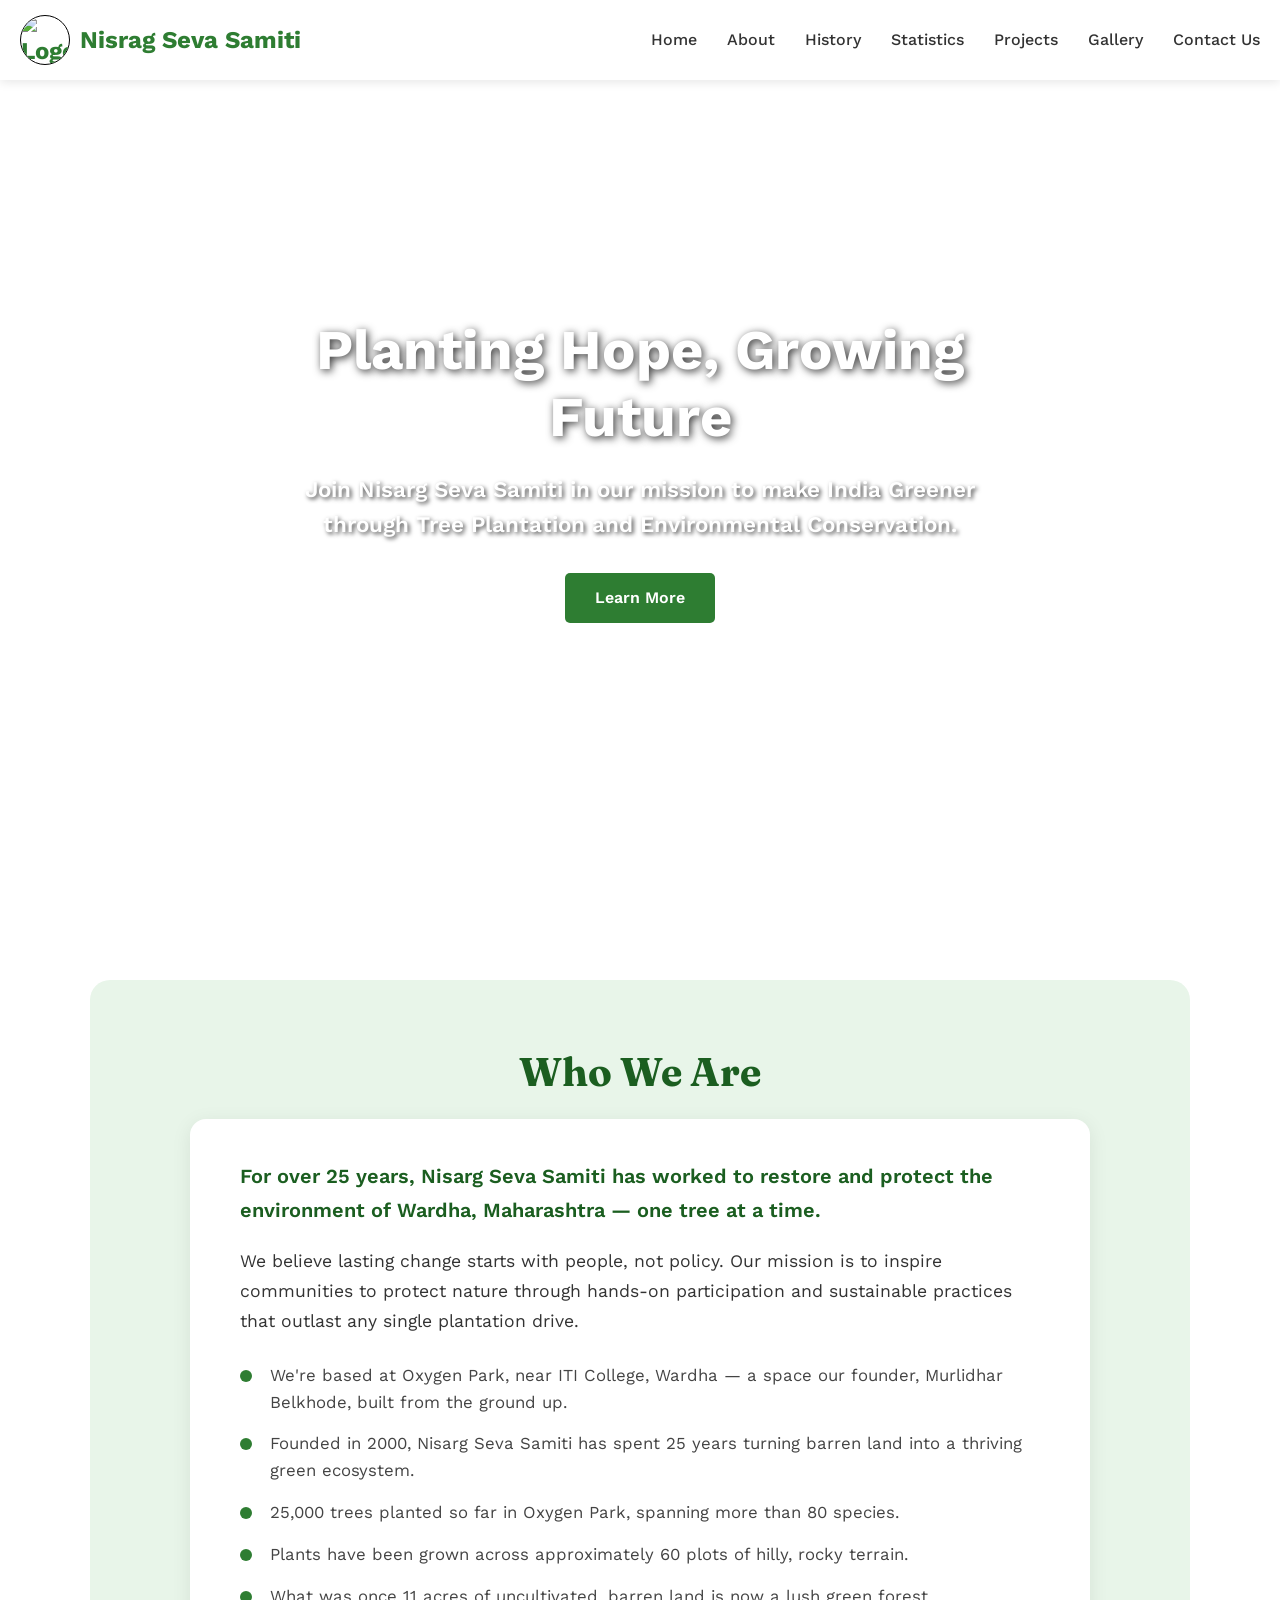
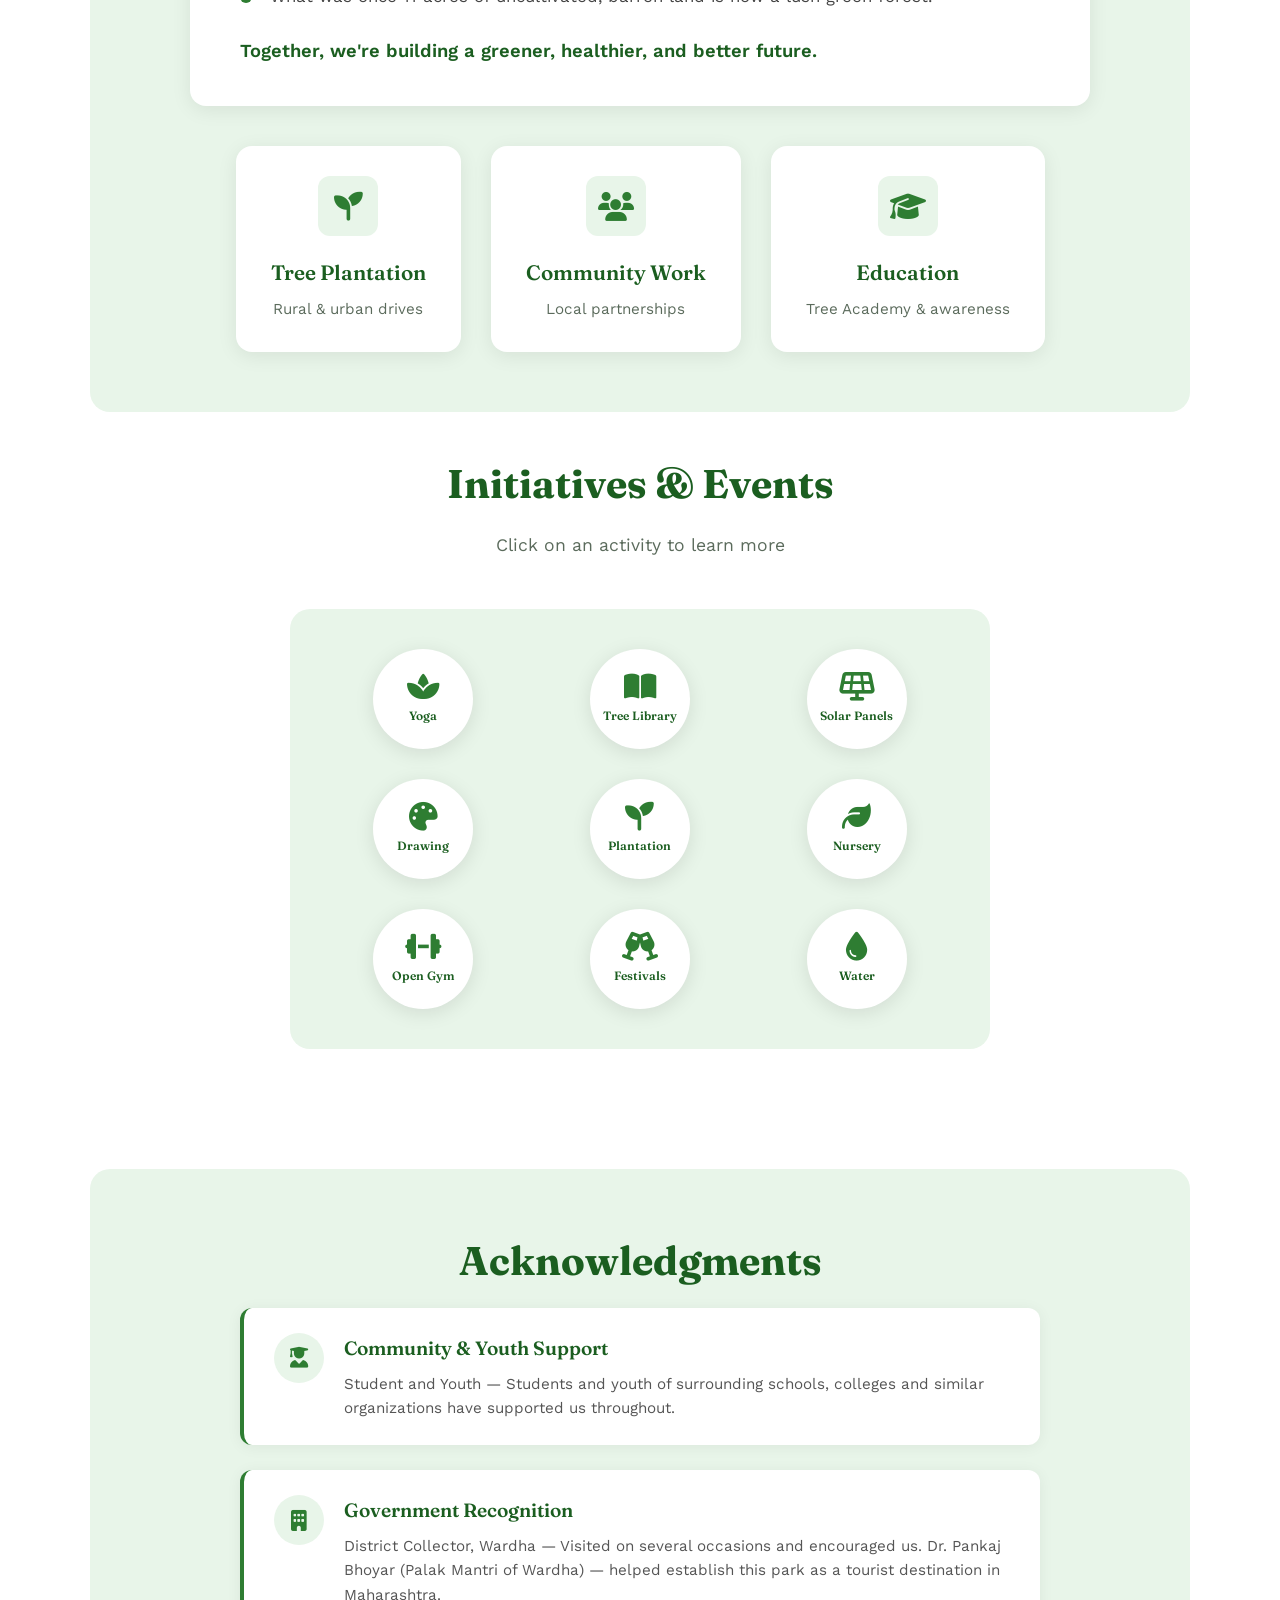
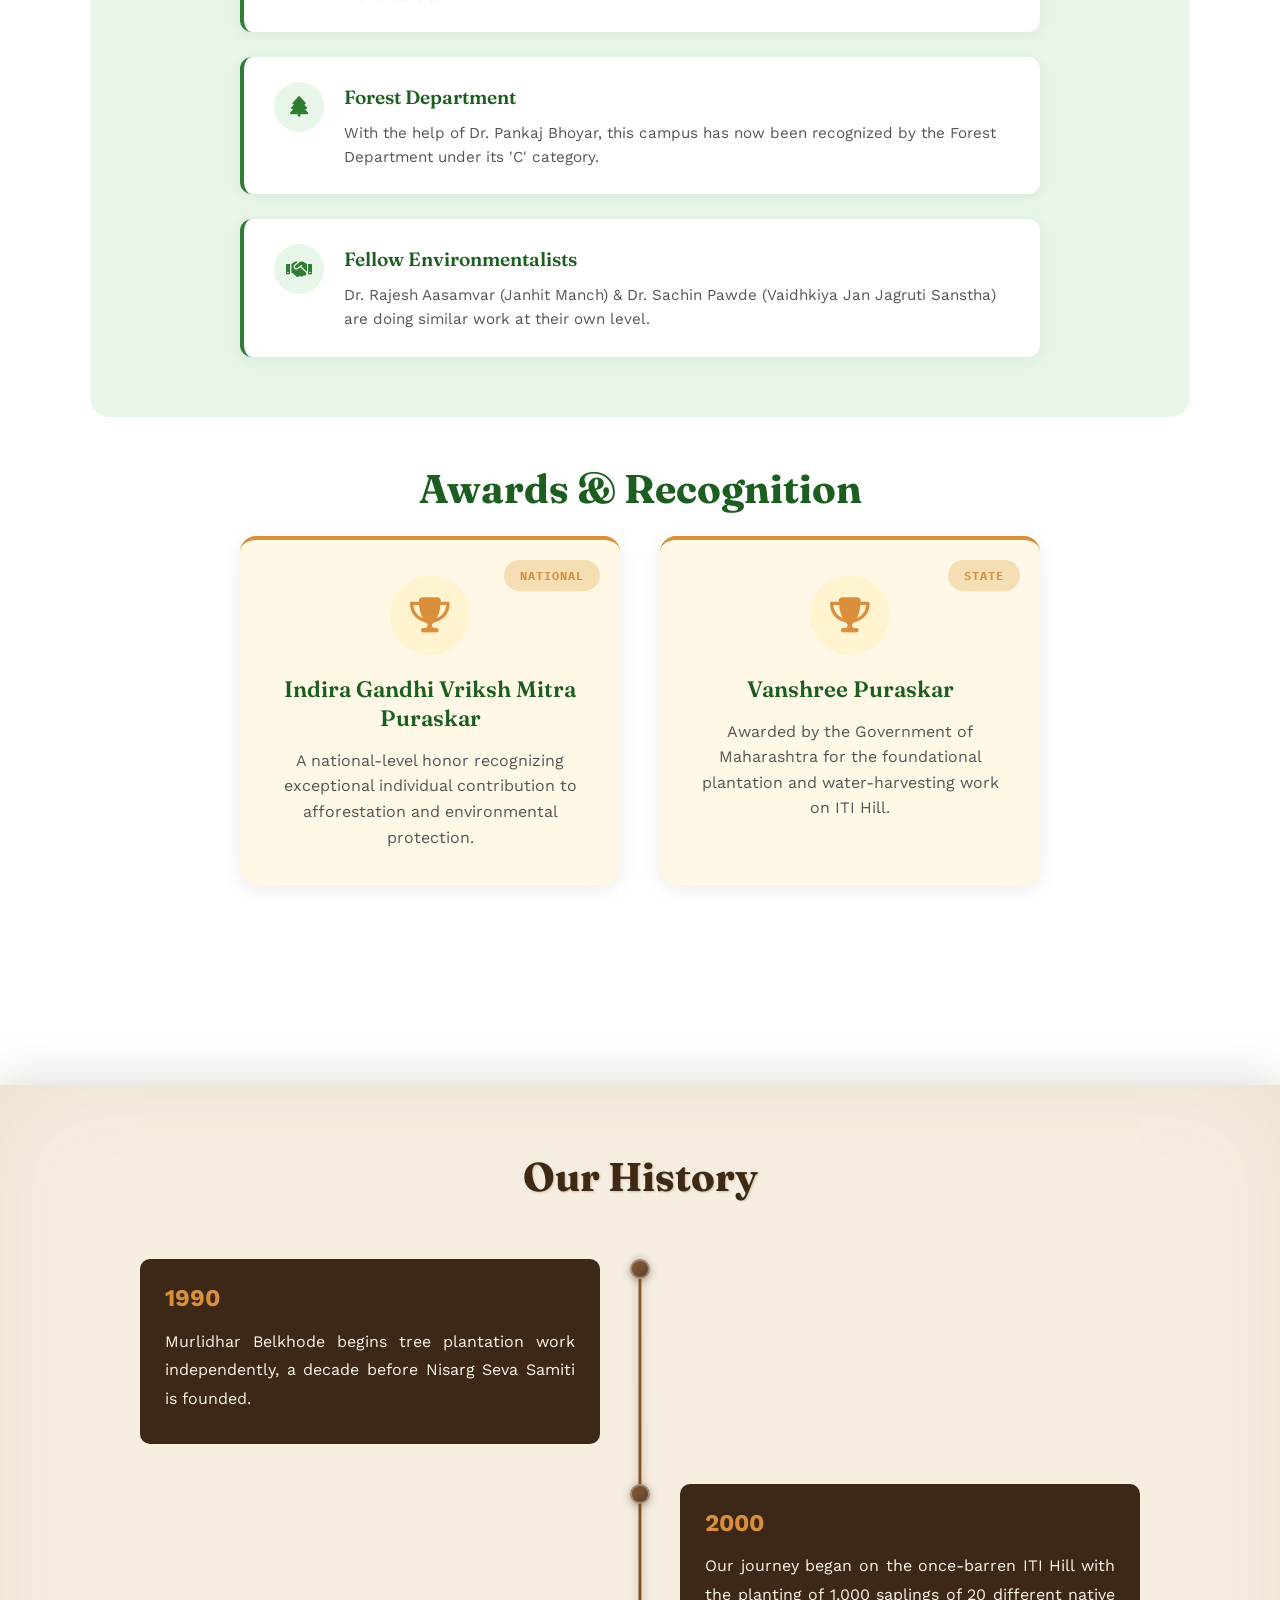
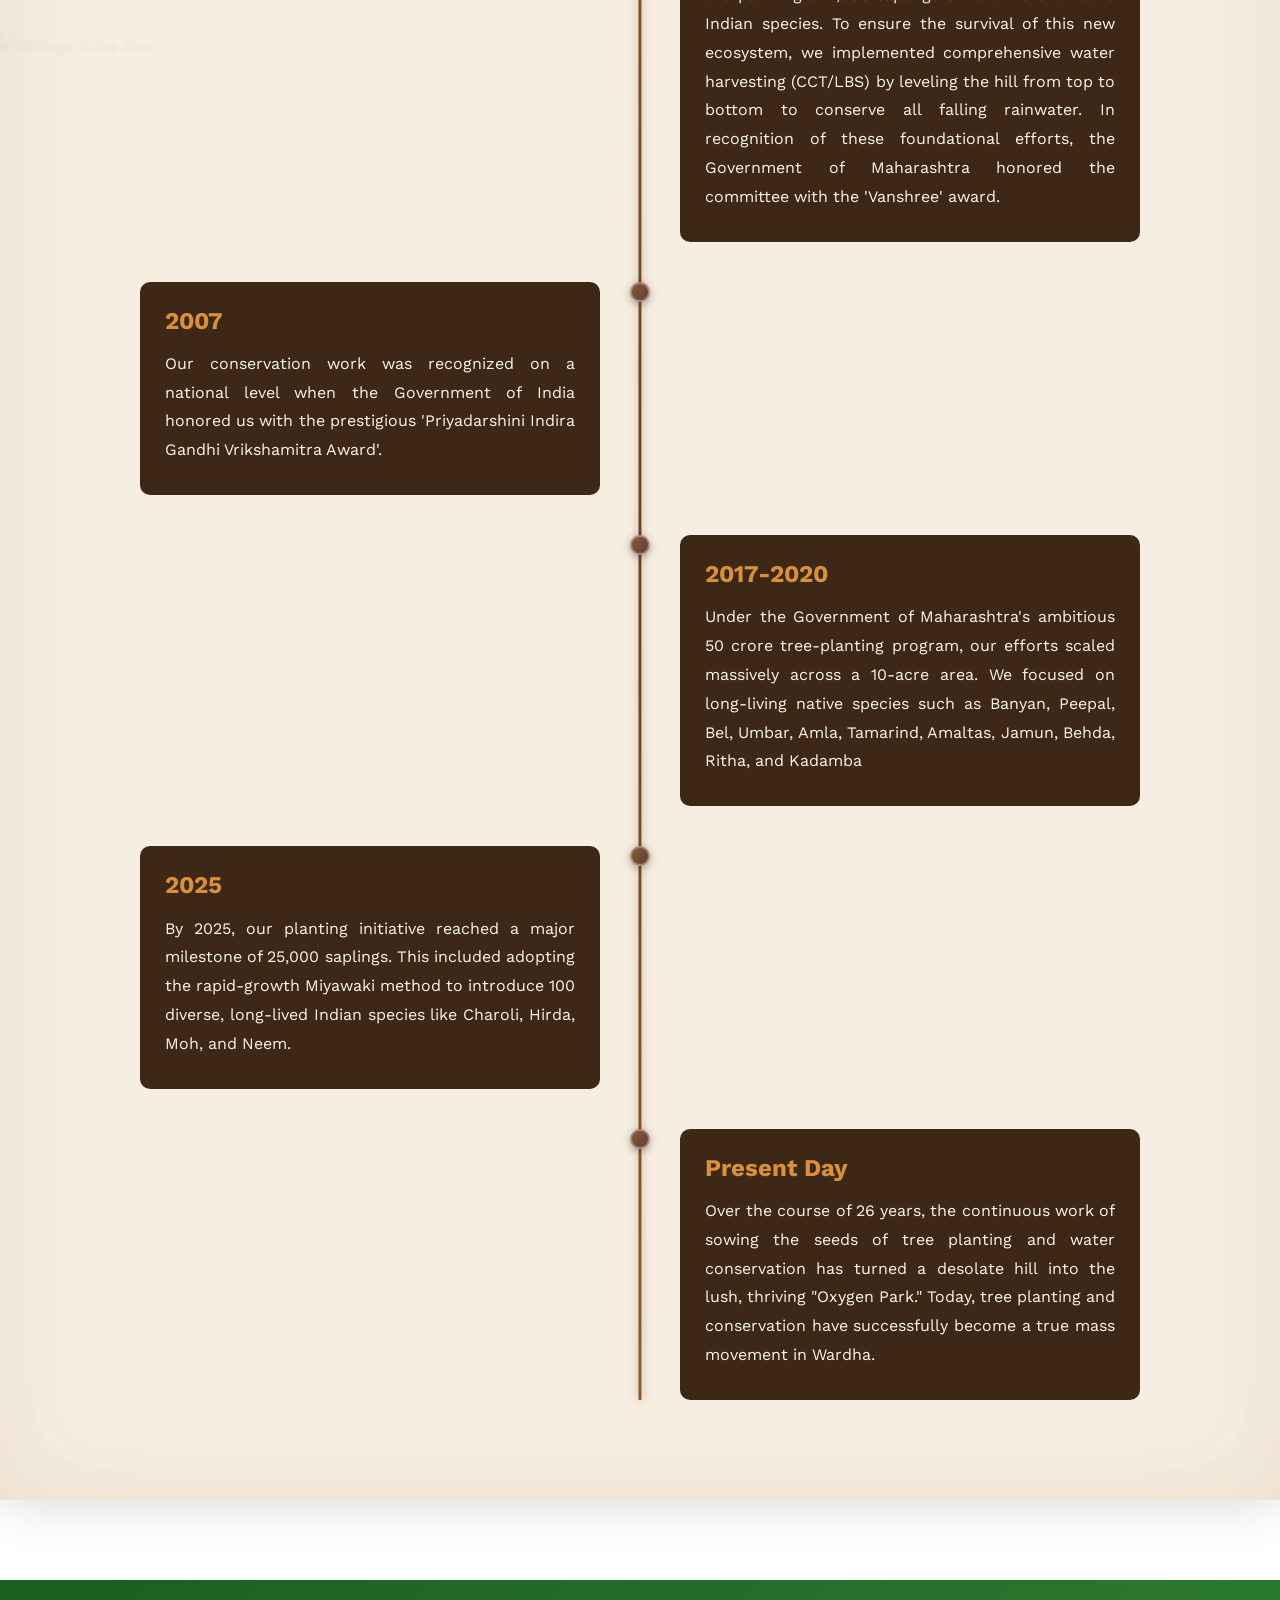
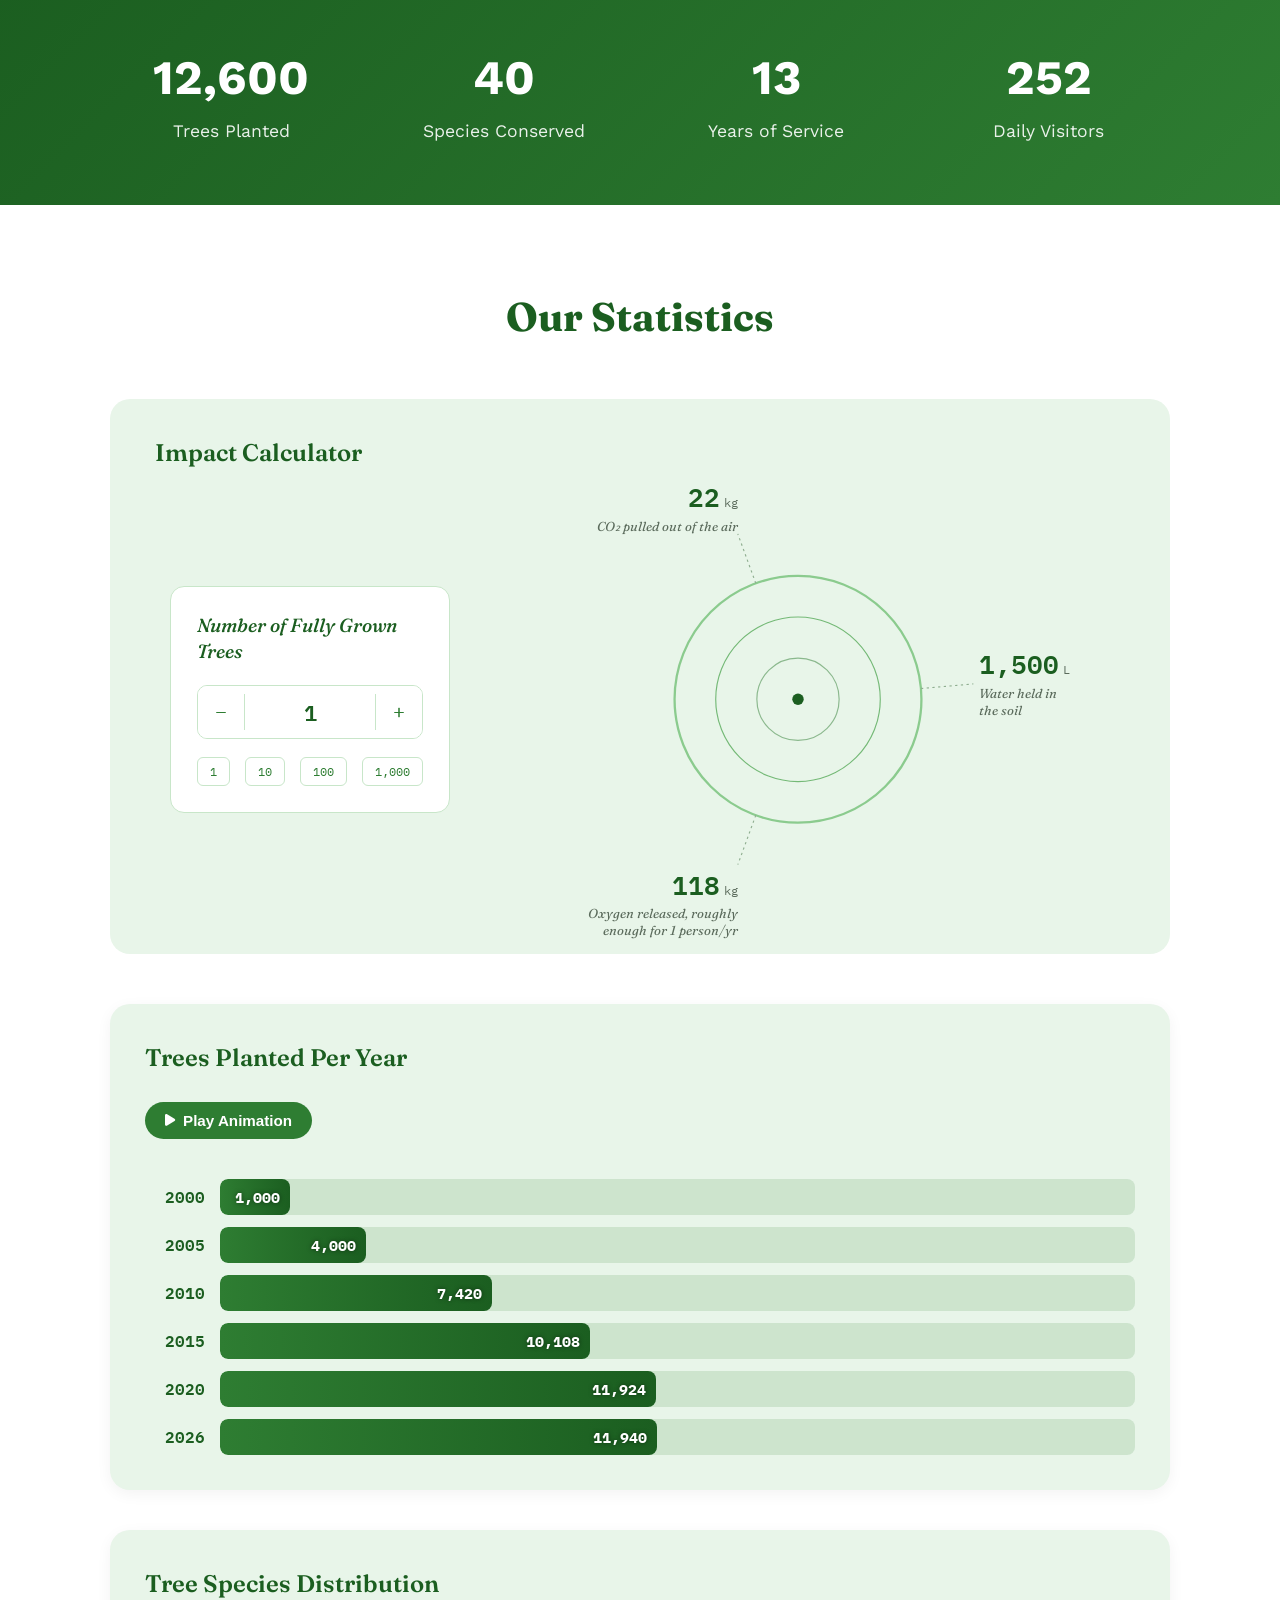
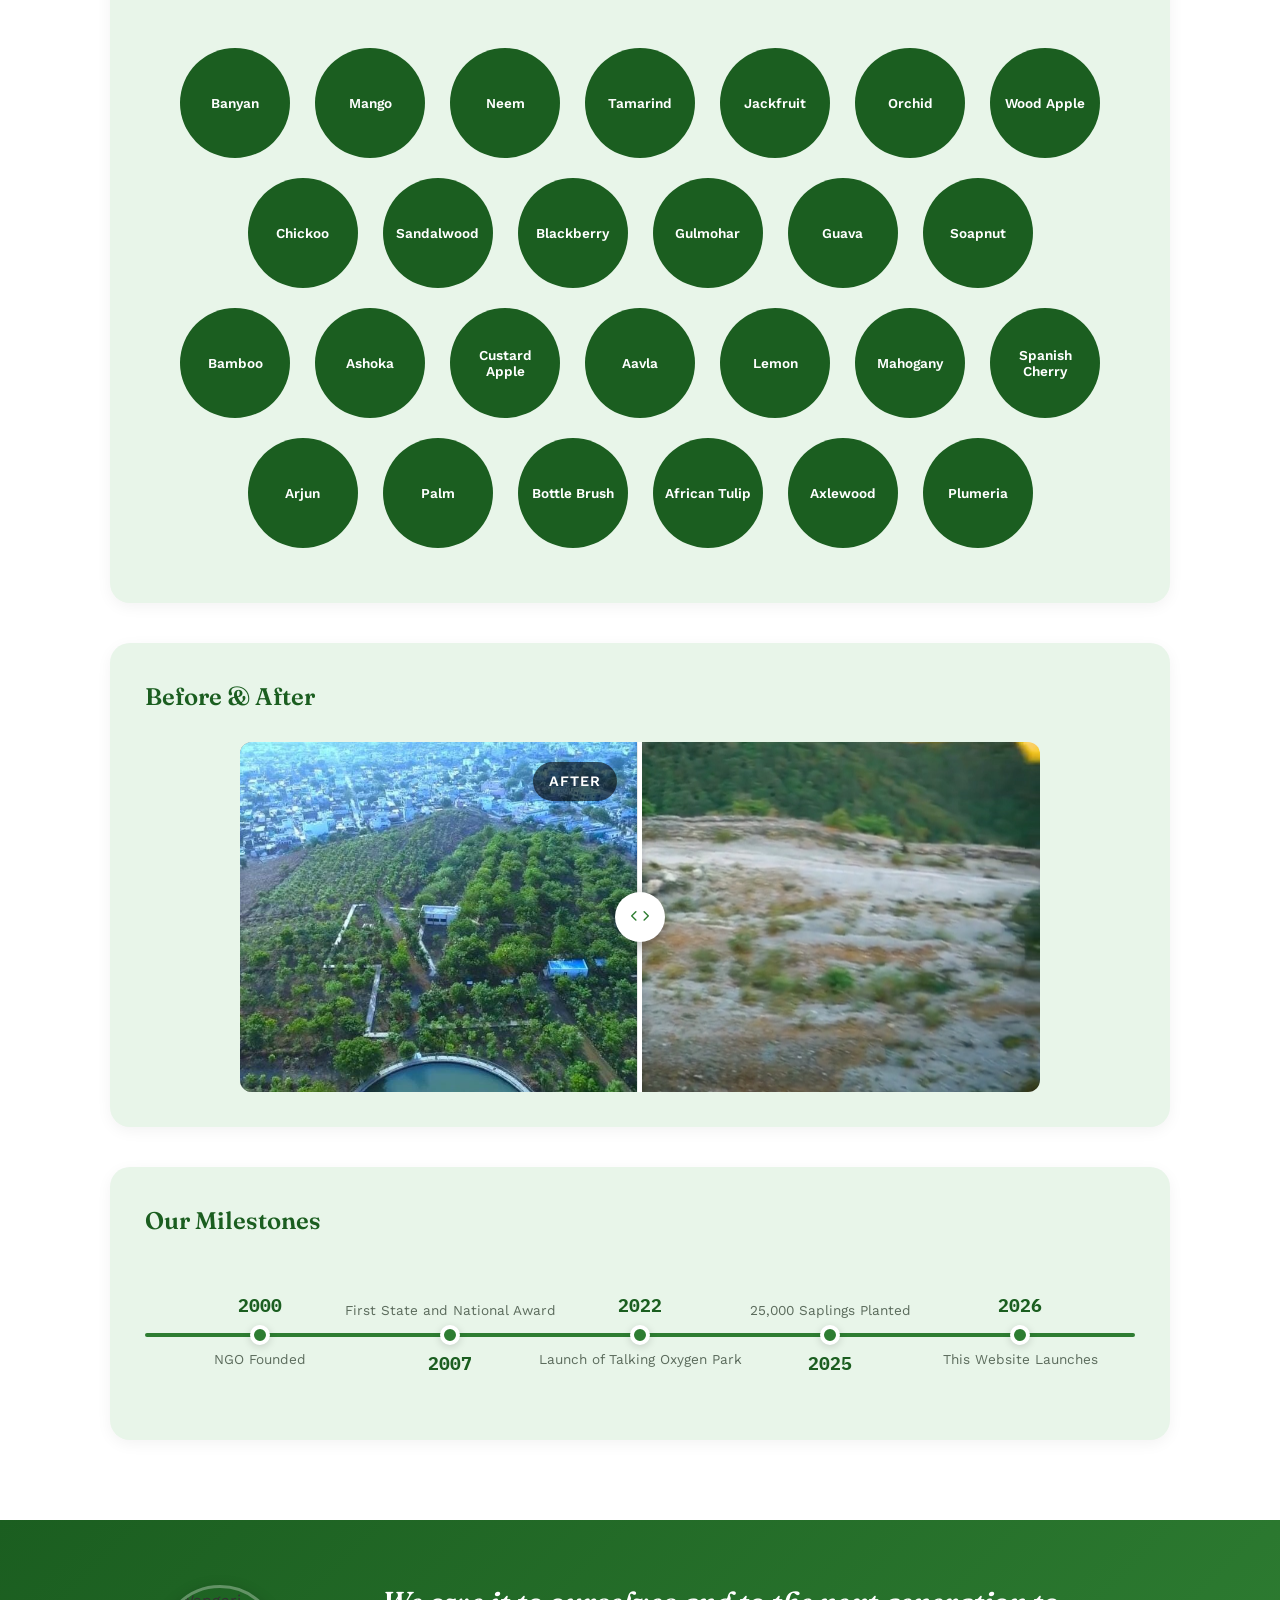
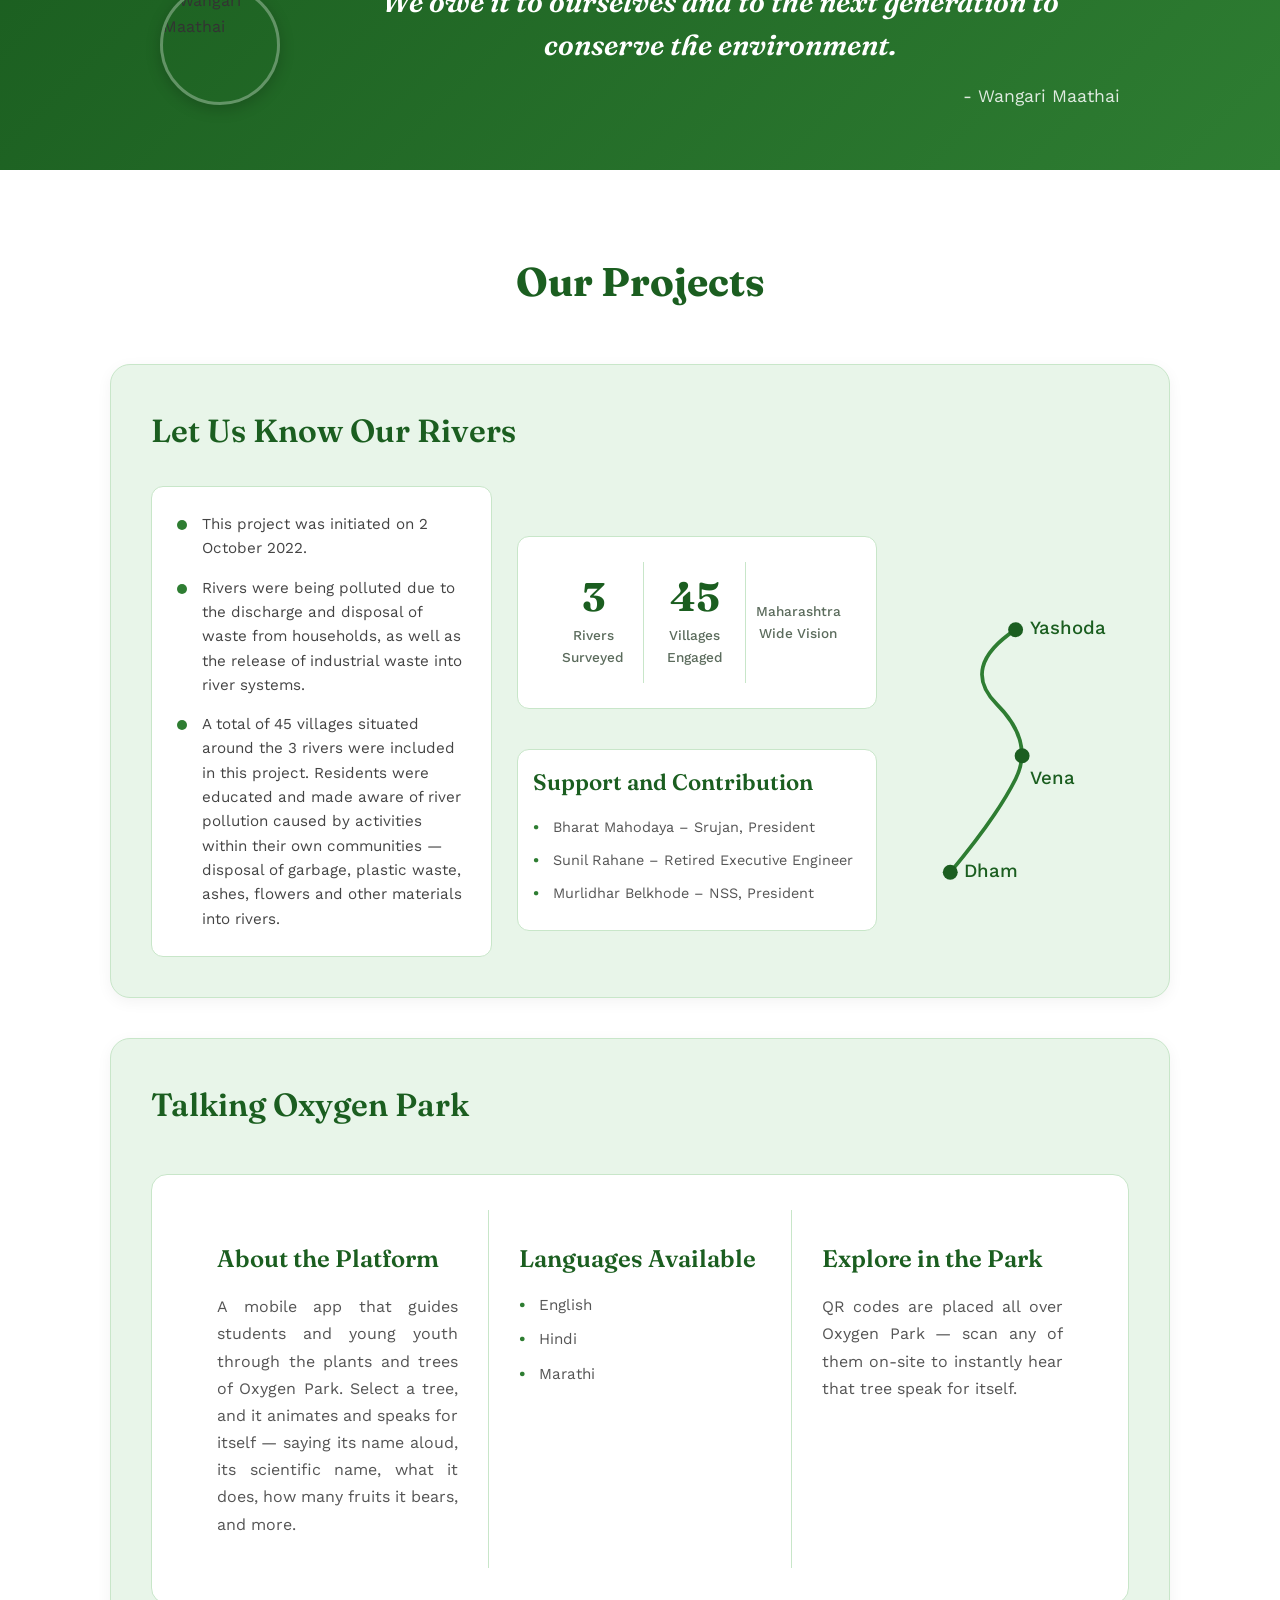
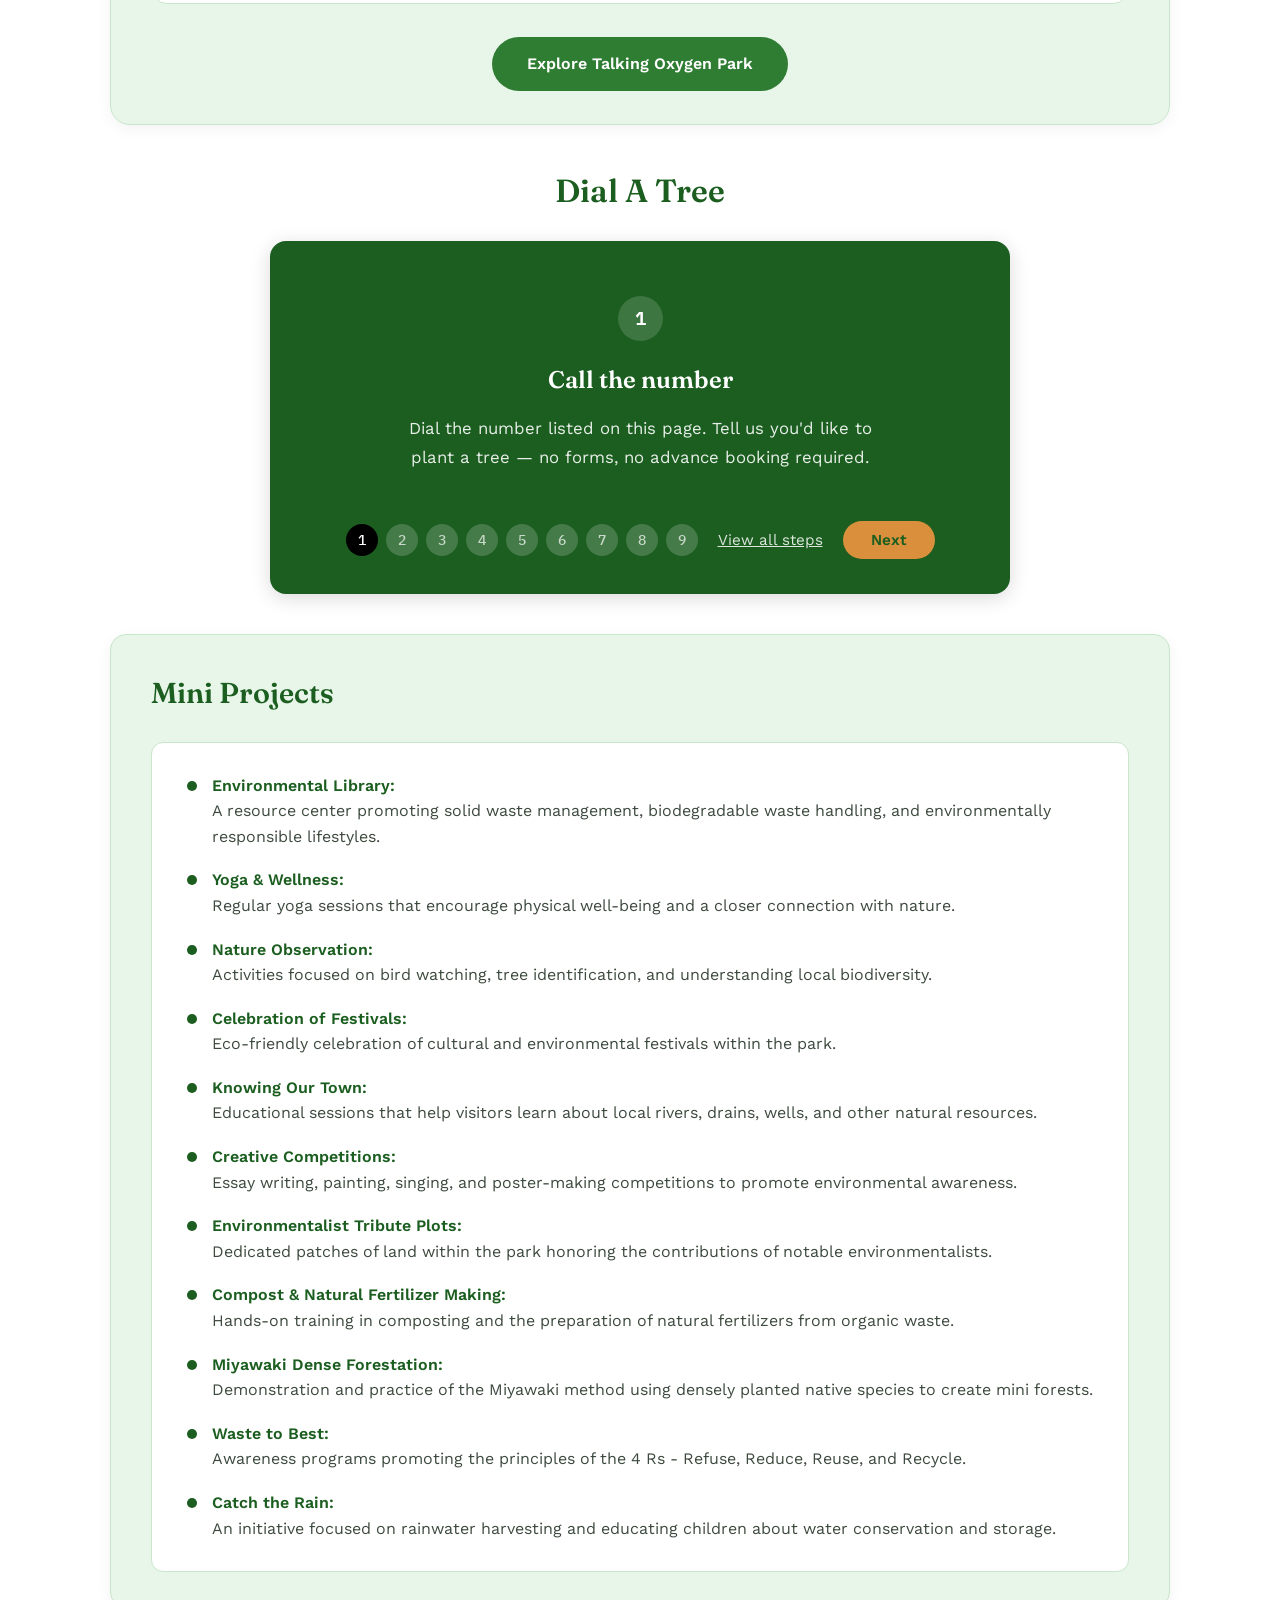
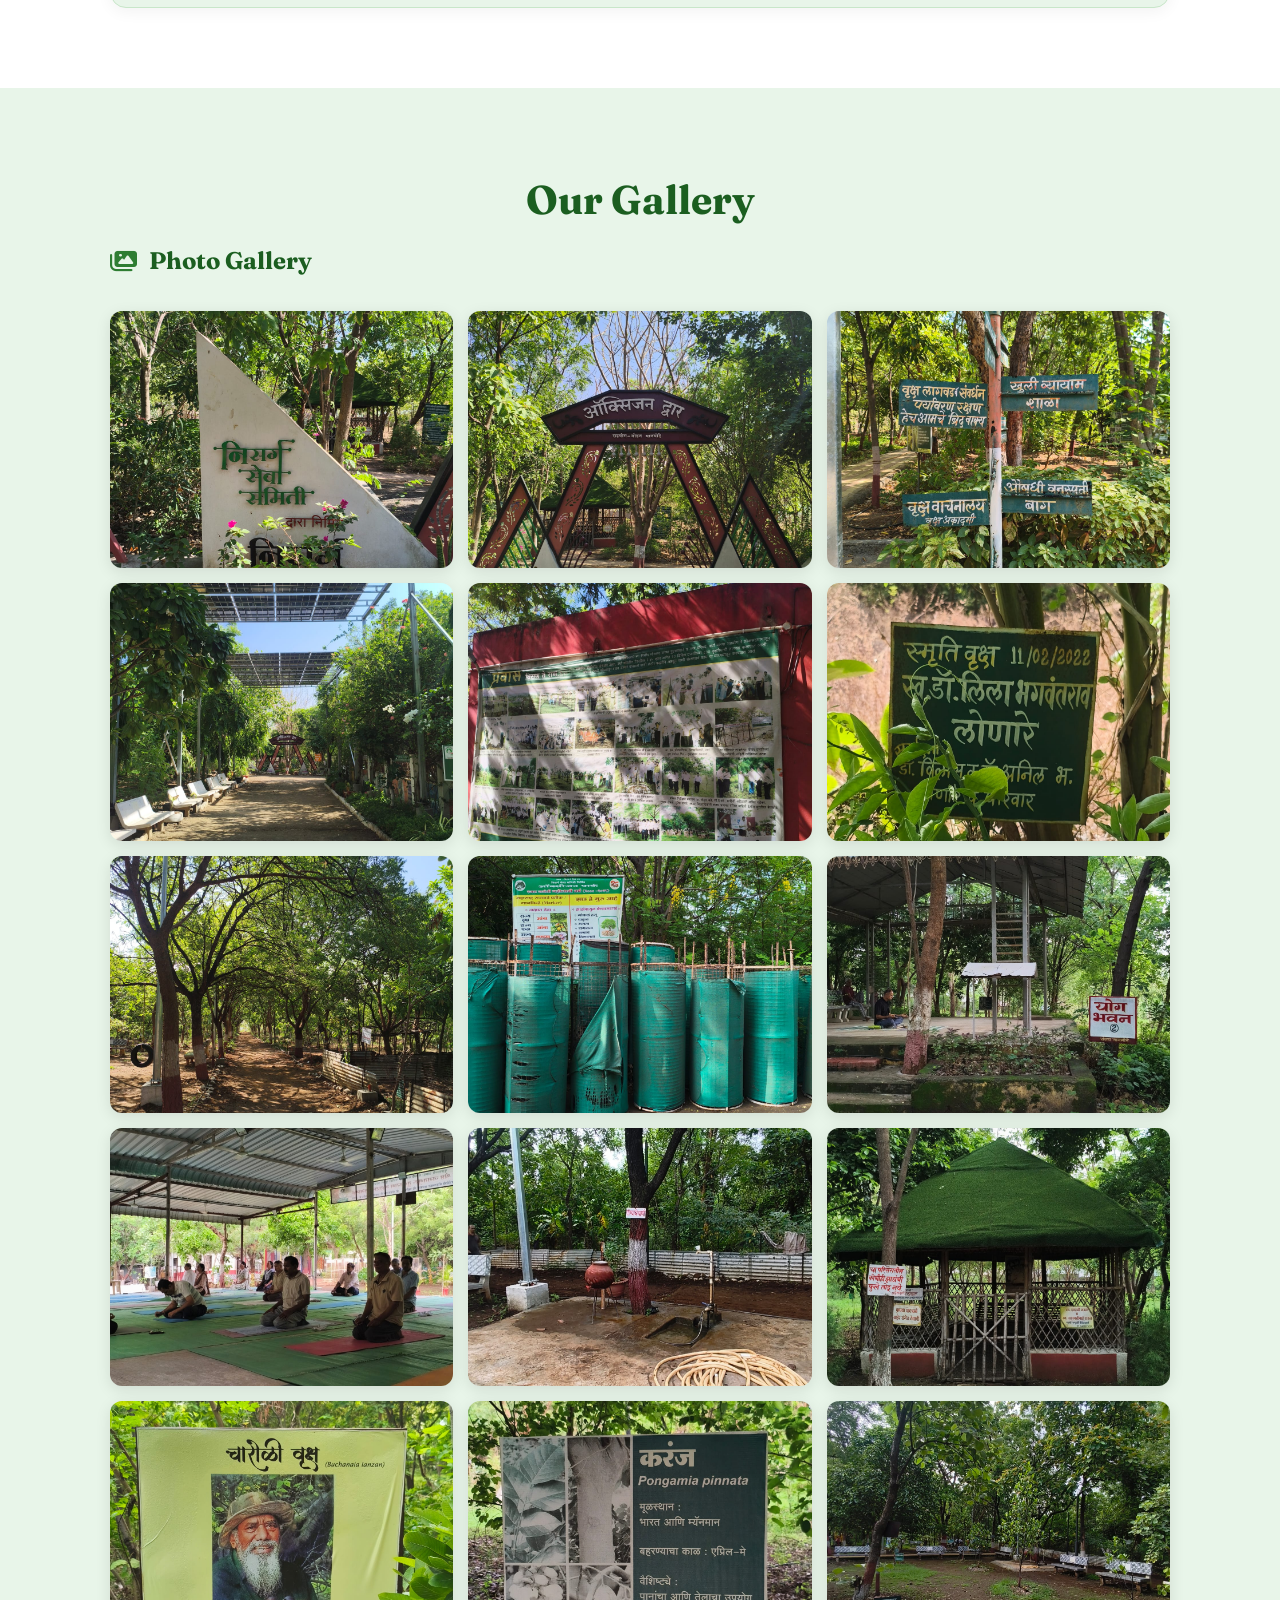
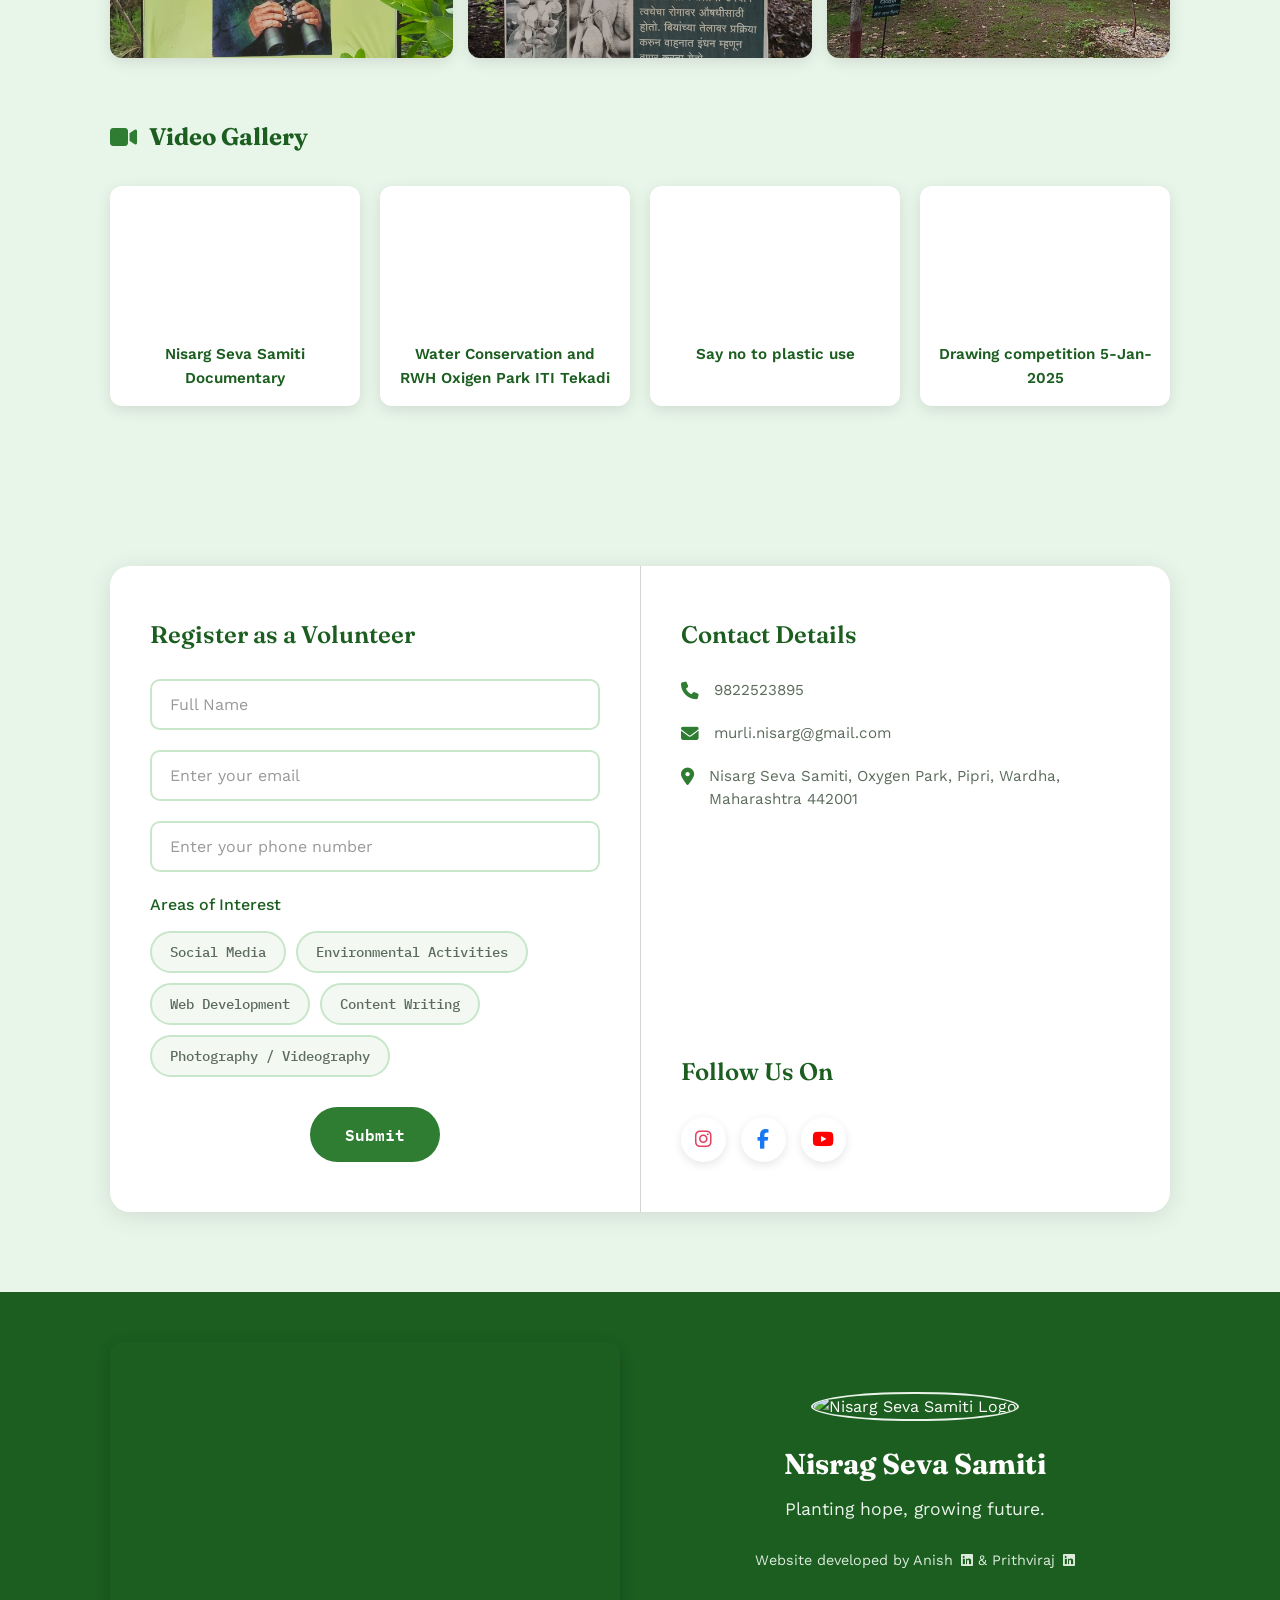
==== index.html @ ac68fc33 "wangari" ====
<!DOCTYPE html>
<html lang="en">
<head>
    <meta charset="UTF-8">
    <meta name="viewport" content="width=device-width, initial-scale=1.0">
    <title>Nisrag Seva Samiti | Tree Plantation NGO</title>
    <link rel="preconnect" href="https://fonts.googleapis.com">
    <link rel="preconnect" href="https://fonts.gstatic.com" crossorigin>
    <link href="https://fonts.googleapis.com/css2?family=Fraunces:opsz,wght@9..144,400;9..144,600;9..144,700&family=IBM+Plex+Mono:wght@400;500;600;700&family=Work+Sans:wght@400;500;600;700&display=swap" rel="stylesheet">
    <link rel="stylesheet" href="style.css">
    <link rel="stylesheet" href="https://cdnjs.cloudflare.com/ajax/libs/font-awesome/6.4.0/css/all.min.css">
    <script src="https://cdn.jsdelivr.net/npm/chart.js"></script>
</head>
<body>
    <!-- Navigation -->
    <nav class="navbar">
        <div class="container">
            <a href="#home" class="logo" onclick="scrollToHome(event)">
                <img src="https://play-lh.googleusercontent.com/dLgeHUwLumzNRw9s5qjZ059MM7NB1aIx_A8djWWKJ9QZTlTO9SCP5ZydxWMEaDB1Es0G-zukRnkypug-IYp-yw" alt="Logo" class="logo">
                <span>Nisrag Seva Samiti</span>
            </a>
            <ul class="nav-links">
                <li><a href="#home">Home</a></li>
                <li><a href="#about">About</a></li>
                <li><a href="#history">History</a></li>
                <li><a href="#statistics">Statistics</a></li>
                <li><a href="#projects">Projects</a></li>
                <li><a href="#gallery">Gallery</a></li>
                <li><a href="#contact">Contact Us</a></li>
            </ul>
            <div class="menu-toggle">
                <i class="fas fa-bars"></i>
            </div>
        </div>
    </nav>

    <!-- Hero Section -->
    <section id="home" class="hero">
        <div class="hero-content">
            <h1>Planting Hope, Growing Future</h1>
            <p>Join Nisarg Seva Samiti in our mission to make India Greener through Tree Plantation and Environmental Conservation.</p>
            <div class="hero-buttons">
                <a href="#about" class="btn btn-primary">Learn More</a>
            </div>
        </div>
    </section>

    <!-- ========================================
         ABOUT SECTION - SUBSECTIONS
         ======================================== -->
    <section id="about" class="about-page">
        <div class="container">

            <!-- SUBSECTION 1: WHO WE ARE -->
            <section class="about-subsection who-we-are">
                <h2 class="section-title">Who We Are</h2>

                <!-- Main Text Card -->
                <div class="who-we-are-card">
                    <p>For over 25 years, Nisarg Seva Samiti has worked to restore and protect the environment of Wardha, Maharashtra — one tree at a time.</p>
                    <p>We believe lasting change starts with people, not policy. Our mission is to inspire communities to protect nature through hands-on participation and sustainable practices that outlast any single plantation drive.</p>
                    <ul class="who-we-are-list">
                        <li>We're based at Oxygen Park, near ITI College, Wardha — a space our founder, Murlidhar Belkhode, built from the ground up.</li>
                        <li>Founded in 2000, Nisarg Seva Samiti has spent 25 years turning barren land into a thriving green ecosystem.</li>
                        <li>25,000 trees planted so far in Oxygen Park, spanning more than 80 species.</li>
                        <li>Plants have been grown across approximately 60 plots of hilly, rocky terrain.</li>
                        <li>What was once 11 acres of uncultivated, barren land is now a lush green forest.</li>
                    </ul>
                    <p class="who-we-are-closing">Together, we're building a greener, healthier, and better future.</p>
                </div>

                <!-- Three Icon Sub-Cards -->
                <div class="who-we-are-cards">
                    <div class="icon-card">
                        <div class="icon-badge">
                            <i class="fas fa-seedling"></i>
                        </div>
                        <h3 class="icon-card-title">Tree Plantation</h3>
                        <p class="icon-card-subtitle">Rural & urban drives</p>
                    </div>
                    <div class="icon-card">
                        <div class="icon-badge">
                            <i class="fas fa-users"></i>
                        </div>
                        <h3 class="icon-card-title">Community Work</h3>
                        <p class="icon-card-subtitle">Local partnerships</p>
                    </div>
                    <div class="icon-card">
                        <div class="icon-badge">
                            <i class="fas fa-graduation-cap"></i>
                        </div>
                        <h3 class="icon-card-title">Education</h3>
                        <p class="icon-card-subtitle">Tree Academy & awareness</p>
                    </div>
                </div>
            </section>

            <!-- SUBSECTION 2: INITIATIVES & EVENTS -->
            <section class="about-subsection initiatives-events">
                <h2 class="section-title">Initiatives & Events</h2>
                <p class="section-subtitle">Click on an activity to learn more</p>

                <!-- Scattered Circles Container -->
                <div class="initiatives-container">
                    <!-- 9 Activity Circles - scattered positions -->
                    <div class="activity-circle" data-activity="yoga">
                        <i class="fas fa-spa"></i>
                        <span class="activity-name">Yoga</span>
                    </div>
                    <div class="activity-circle" data-activity="tree-library">
                        <i class="fas fa-book-open"></i>
                        <span class="activity-name">Tree Library</span>
                    </div>
                    <div class="activity-circle" data-activity="solar">
                        <i class="fas fa-solar-panel"></i>
                        <span class="activity-name">Solar Panels</span>
                    </div>
                    <div class="activity-circle" data-activity="drawing">
                        <i class="fas fa-palette"></i>
                        <span class="activity-name">Drawing</span>
                    </div>
                    <div class="activity-circle" data-activity="plantation">
                        <i class="fas fa-seedling"></i>
                        <span class="activity-name">Plantation</span>
                    </div>
                    <div class="activity-circle" data-activity="nursery">
                        <i class="fas fa-leaf"></i>
                        <span class="activity-name">Nursery</span>
                    </div>
                    <div class="activity-circle" data-activity="gym">
                        <i class="fas fa-dumbbell"></i>
                        <span class="activity-name">Open Gym</span>
                    </div>
                    <div class="activity-circle" data-activity="festival">
                        <i class="fa-solid fa-champagne-glasses "></i>
                        <span class="activity-name">Festivals</span>
                    </div>
                    <div class="activity-circle" data-activity="water">
                        <i class="fas fa-droplet"></i>
                        <span class="activity-name">Water</span>
                    </div>
                </div>

                <!-- Modal for Activity Details -->
                <div class="activity-modal" id="activity-modal">
                    <div class="modal-overlay"></div>
                    <div class="modal-content">
                        <button class="modal-close">&times;</button>
                        <div class="modal-icon">
                            <i class="fas fa-star"></i>
                        </div>
                        <h3 class="modal-title">Activity Title</h3>
                        <p class="modal-description">Activity description goes here.</p>
                    </div>
                </div>
            </section>

            <!-- SUBSECTION 4: ACKNOWLEDGMENTS -->
            <section class="about-subsection acknowledgments">
                <h2 class="section-title">Acknowledgments</h2>

                <div class="acknowledgment-cards">
                    <!-- Card 1 -->
                    <div class="acknowledgment-card">
                        <div class="acknowledgment-icon">
                            <i class="fas fa-user-graduate"></i>
                        </div>
                        <div class="acknowledgment-content">
                            <h3 class="acknowledgment-title">Community & Youth Support</h3>
                            <p class="acknowledgment-text">Student and Youth — Students and youth of surrounding schools, colleges and similar organizations have supported us throughout.</p>
                        </div>
                    </div>

                    <!-- Card 2 -->
                    <div class="acknowledgment-card">
                        <div class="acknowledgment-icon">
                            <i class="fas fa-building"></i>
                        </div>
                        <div class="acknowledgment-content">
                            <h3 class="acknowledgment-title">Government Recognition</h3>
                            <p class="acknowledgment-text">District Collector, Wardha — Visited on several occasions and encouraged us. Dr. Pankaj Bhoyar (Palak Mantri of Wardha) — helped establish this park as a tourist destination in Maharashtra.</p>
                        </div>
                    </div>

                    <!-- Card 3 -->
                    <div class="acknowledgment-card">
                        <div class="acknowledgment-icon">
                            <i class="fas fa-tree"></i>
                        </div>
                        <div class="acknowledgment-content">
                            <h3 class="acknowledgment-title">Forest Department</h3>
                            <p class="acknowledgment-text">With the help of Dr. Pankaj Bhoyar, this campus has now been recognized by the Forest Department under its 'C' category.</p>
                        </div>
                    </div>

                    <!-- Card 4 -->
                    <div class="acknowledgment-card">
                        <div class="acknowledgment-icon">
                            <i class="fas fa-handshake"></i>
                        </div>
                        <div class="acknowledgment-content">
                            <h3 class="acknowledgment-title">Fellow Environmentalists</h3>
                            <p class="acknowledgment-text">Dr. Rajesh Aasamvar (Janhit Manch) & Dr. Sachin Pawde (Vaidhkiya Jan Jagruti Sanstha) are doing similar work at their own level.</p>
                        </div>
                    </div>
                </div>
            </section>

            <!-- SUBSECTION 5: AWARDS -->
            <section class="about-subsection awards">
                <h2 class="section-title">Awards & Recognition</h2>

                <div class="awards-cards">
                    <!-- Award Card 1 -->
                    <div class="award-card">
                        <div class="award-badge">National</div>
                        <div class="award-icon">
                            <i class="fas fa-trophy"></i>
                        </div>
                        <h3 class="award-title">Indira Gandhi Vriksh Mitra Puraskar</h3>
                        <p class="award-description">A national-level honor recognizing exceptional individual contribution to afforestation and environmental protection.</p>
                    </div>

                    <!-- Award Card 2 -->
                    <div class="award-card">
                        <div class="award-badge">State</div>
                        <div class="award-icon">
                            <i class="fas fa-trophy"></i>
                        </div>
                        <h3 class="award-title">Vanshree Puraskar</h3>
                        <p class="award-description">Awarded by the Government of Maharashtra for the foundational plantation and water-harvesting work on ITI Hill.</p>
                    </div>
                </div>
            </section>

        </div>
    </section>

     <!-- History Section  -->
    <section id="history" class="history">
        <!-- Vintage Map Background with Parallax -->
        <div class="history-map-bg">
            <img src="YOUR\_VINTAGE\_MAP\_IMAGE\_URL\_HERE" alt="Vintage India Map" class="parallax-map">
        </div>
    

        <!-- Vintage Paper Texture Overlay  -->
        <!-- <div class="history-paper-overlay"></div> -->

         <!-- Vignette Effect Overlay  -->
        <!-- <div class="history-vignette-overlay"></div> -->

         <!-- Content Container with readable background -->
        <div class="history-content-wrapper">
            <div class="container">
                <h2>Our History</h2>
                <div class="timeline">
                    <div class="timeline-item">
                        <div class="timeline-dot"></div>
                        <div class="timeline-content">
                            <h3>1990</h3>
                            <p>Murlidhar Belkhode begins tree plantation work independently, a decade before Nisarg Seva Samiti is founded.</p>
                        </div>
                    </div>
                    <div class="timeline-item">
                        <div class="timeline-dot"></div>
                        <div class="timeline-content">
                            <h3>2000</h3>
                        <p>Our journey began on the once-barren ITI Hill with the planting of 1,000 saplings of 20 different native Indian species. To ensure the survival of this new ecosystem, we implemented comprehensive water harvesting (CCT/LBS) by leveling the hill from top to bottom to conserve all falling rainwater. In recognition of these foundational efforts, the Government of Maharashtra honored the committee with the 'Vanshree' award.</p>
                        </div>
                    </div>
                    <div class="timeline-item">
                        <div class="timeline-dot"></div>
                        <div class="timeline-content">
                            <h3>2007</h3>
                            <p>Our conservation work was recognized on a national level when the Government of India honored us with the prestigious 'Priyadarshini Indira Gandhi Vrikshamitra Award'.</p>
                        </div>
                    </div>
                    <div class="timeline-item">
                        <div class="timeline-dot"></div>
                        <div class="timeline-content">
                            <h3>2017-2020</h3>
                            <p>Under the Government of Maharashtra's ambitious 50 crore tree-planting program, our efforts scaled massively across a 10-acre area. We focused on long-living native species such as Banyan, Peepal, Bel, Umbar, Amla, Tamarind, Amaltas, Jamun, Behda, Ritha, and Kadamba</p>

                        </div>
                    </div>
                    <div class="timeline-item">
                        <div class="timeline-dot"></div>
                        <div class="timeline-content">
                            <h3>2025</h3>
                            <p>By 2025, our planting initiative reached a major milestone of 25,000 saplings. This included adopting the rapid-growth Miyawaki method to introduce 100 diverse, long-lived Indian species like Charoli, Hirda, Moh, and Neem.</p>
                        </div>
                    </div>
                    <div class="timeline-item">
                        <div class="timeline-dot"></div>
                        <div class="timeline-content">
                            <h3>Present Day</h3>
                            <p>Over the course of 26 years, the continuous work of sowing the seeds of tree planting and water conservation has turned a desolate hill into the lush, thriving "Oxygen Park." Today, tree planting and conservation have successfully become a true mass movement in Wardha.</p>
                        </div>
                    </div>
                    <!-- <div class="timeline-item">
                        <div class="timeline-dot"></div>
                        <div class="timeline-content">
                            <h3>2025</h3>
                            <p>Launched youth internship program. Now with 500+ active volunteers.</p>
                        </div>
                    </div> -->
                </div>
            </div>
        </div>
    </section>

    <!-- Stats Section -->
    <section class="stats">
        <div class="container">
            <div class="stats-grid">
                <div class="stat-item">
                    <span class="stat-number" data-count="25000">0</span>
                    <span class="stat-label">Trees Planted</span>
                </div>
                <div class="stat-item">
                    <span class="stat-number" data-count="80">0</span>
                    <span class="stat-label">Species Conserved</span>
                </div>
                <div class="stat-item">
                    <span class="stat-number" data-count="26">0</span>
                    <span class="stat-label">Years of Service</span>
                </div>
                <div class="stat-item">
                    <span class="stat-number" data-count="500">0</span>
                    <span class="stat-label">Daily Visitors</span>
                </div>
            </div>
        </div>
    </section>

       <!-- Statistics Section -->
    <section id="statistics" class="statistics">
        <div class="container">
            <h2 class="section-title">Our Statistics</h2>
            <p class="section-subtitle"></p>

            <!-- impact calculator -->
                <div class="panel">
                <h3 class="card-header">Impact Calculator</h3>
             <div class="calc">
               

              <div class="input-card">
               <p class="q">Number of Fully Grown Trees</p>
              <div class="stepper">
              <button id="dec" aria-label="Decrease">&minus;</button>
                <input id="treeInput" type="number" min="1" value="1" inputmode="numeric">
                <button id="inc" aria-label="Increase">&plus;</button>
              </div>
            <div class="stepper-caption"></div>
              <div class="presets">
             <button data-val="1">1</button>
             <button data-val="10">10</button>
            <button data-val="100">100</button>
           <button data-val="1000">1,000</button>
      </div>
    </div>

                <div class="diagram">
                <svg viewBox="0 0 420 340" aria-hidden="true">
                 <g id="rings" transform="translate(210,170)"></g>
                 <!-- leader lines: computed once, anchored exactly on the fixed outer ring radius -->
                 <line class="leader-line" id="line-co2"   stroke="#8FAE90" stroke-width="1" stroke-dasharray="2 3"/>
                 <line class="leader-line" id="line-water" stroke="#8FAE90" stroke-width="1" stroke-dasharray="2 3"/>
             <line class="leader-line" id="line-oxy"   stroke="#8FAE90" stroke-width="1" stroke-dasharray="2 3"/>
               </svg>

                 <div class="readout r-co2" id="lbl-co2">
                  <div><span class="num" id="outCo2">22</span><span class="unit">kg</span></div>
                <div class="cap">CO&#8322; pulled out of the air</div>
                  </div>

                 <div class="readout r-water" id="lbl-water">
                <div><span class="num" id="outWater">1,500</span><span class="unit">L</span></div>
              <div class="cap">Water held in the soil</div>
             </div>

                 <div class="readout r-oxy" id="lbl-oxy">
                  <div><span class="num" id="outOxy">118</span><span class="unit">kg</span></div>
                   <div class="cap">Oxygen released, roughly enough for <span id="outPeople">1</span> <span id="outPersonWord">person</span>/yr</div>
                  </div>
                     </div>

                   </div>
                </div>

            <!-- Section 3: Bar Race Chart -->
            <div class="stats-card" id="bar-race-section">
                <h3 class="card-title">Trees Planted Per Year</h3>
                <p class="card-description"></p>
                <button class="play-btn" id="bar-race-play">
                    <i class="fas fa-play"></i> Play Animation
                </button>
                <div class="bar-race-container" id="bar-race-container">
                    <!-- Bar race bars will be generated by JavaScript -->
                </div>
            </div>
            

            <!-- Section 4: Tree Species Grid -->
            <div class="stats-card" id="species-grid-section">
                <h3 class="card-title">Tree Species Distribution</h3>
                <p class="card-description"></p>
                <div class="species-grid-container">
                    <!-- Row 1: 5 circles -->
                    <div class="species-row">
                        <div class="species-circle" data-species="banyan">Banyan</div>
                        <div class="species-circle" data-species="mango">Mango</div>
                        <div class="species-circle" data-species="neem">Neem</div>
                        <div class="species-circle" data-species="tamarind">Tamarind</div>
                        <div class="species-circle" data-species="jackfruit">Jackfruit</div>
                        <div class="species-circle" data-species="orchid">Orchid</div>
                        <div class="species-circle" data-species="wood-apple">Wood Apple</div>
                    </div>
                    <!-- Row 2: 4 circles (offset) -->
                    <div class="species-row offset-row">
                        <div class="species-circle" data-species="chickoo">Chickoo</div>
                        <div class="species-circle" data-species="sandalwood">Sandalwood</div>
                        <div class="species-circle" data-species="blackberry">Blackberry</div>
                        <div class="species-circle" data-species="gulmohar">Gulmohar</div>
                        <div class="species-circle" data-species="guava">Guava</div>
                        <div class="species-circle" data-species="soapnut">Soapnut</div>
                    </div>
                    <!-- Row 3: 5 circles -->
                    <div class="species-row">
                        <div class="species-circle" data-species="bamboo">Bamboo</div>
                        <div class="species-circle" data-species="ashoka">Ashoka</div>
                        <div class="species-circle" data-species="custard-apple">Custard Apple</div>
                        <div class="species-circle" data-species="aavla">Aavla</div>
                        <div class="species-circle" data-species="lemon">Lemon</div>
                        <div class="species-circle" data-species="mahogany">Mahogany</div>
                        <div class="species-circle" data-species="spanish-cherry">Spanish Cherry</div>
                    </div>
                    <!-- Row 4: 4 circles (offset) -->
                    <div class="species-row offset-row">
                        <div class="species-circle" data-species="arjun">Arjun</div>
                        <div class="species-circle" data-species="palm">Palm</div>
                        <div class="species-circle" data-species="bottle-brush">Bottle Brush</div>
                        <div class="species-circle" data-species="african-tulip">African Tulip</div>
                        <div class="species-circle" data-species="axlewood">Axlewood</div>
                        <div class="species-circle" data-species="plumeria">Plumeria</div>
                    </div>
                </div>
            </div>

            <!-- Section 4: Before/After Slider -->
            <div class="stats-card" id="comparison-section">
                <h3 class="card-title">Before & After</h3>
                <p class="card-description"></p>
                <div class="comparison-container" id="comparison-slider">
                    <div class="comparison-before" id="comparison-before">
                        <span class="comparison-label">Before</span>
                    </div>
                    <div class="comparison-after" id="comparison-after">
                        <span class="comparison-label">After</span>
                    </div>
                    <div class="comparison-divider" id="comparison-divider">
                        <div class="comparison-handle">
                            <i class="fas fa-chevron-left"></i>
                            <i class="fas fa-chevron-right"></i>
                        </div>
                    </div>
                </div>
            </div>

            <!-- Section 5: Milestone Timeline -->
            <div class="stats-card" id="timeline-section">
                <h3 class="card-title">Our Milestones</h3>
                <p class="card-description"></p>
                <div class="milestone-timeline" id="milestone-timeline">
                    <!-- Timeline generated by JavaScript -->
                </div>
            </div>
        </div>
    </section>

    <!-- Quote Strip -->
    <section class="quote-strip">
        <div class="container">
            <div class="quote-content">
                <div class="quote-portrait">
                    <img src="Tree Photos\Wangari Pic.png" alt="Wangari Maathai" class="portrait-image">
                </div>
                <div class="quote-text-container">
                    <blockquote class="quote-text">
                        We owe it to ourselves and to the next generation to conserve the environment.
                    </blockquote>
                    <cite class="quote-attribution">- Wangari Maathai</cite>
                </div>
            </div>
        </div>
    </section>

    <!-- Projects Section -->
    <section id="projects" class="projects-page">
        <div class="container">
            <h2 class="section-title">Our Projects</h2>
            <p class="section-subtitle"></p>

            <!-- Project No. 1: Let Us Know Our Rivers -->
            <div class="project-card">
                <h4 class="project-title">Let Us Know Our Rivers</h4>

                <div class="project-columns">
                    <!-- Column 1: Project Info -->
                    <div class="project-column">
                        <div class="project-info-card">
                            <ul class="project-bullets">
                                <li>This project was initiated on 2 October 2022.</li>
                                <li>Rivers were being polluted due to the discharge and disposal of waste from households, as well as the release of industrial waste into river systems.</li>
                                <li>A total of 45 villages situated around the 3 rivers were included in this project. Residents were educated and made aware of river pollution caused by activities within their own communities — disposal of garbage, plastic waste, ashes, flowers and other materials into rivers.</li>
                            </ul>
                        </div>
                    </div>

                    <!-- Column 2: Stats and Support -->
                    <div class="project-column">
                        <div class="project-stats-card">
                            <div class="stats-partitions">
                                <div class="stats-partition">
                                    <span class="stats-number">3</span>
                                    <span class="stats-label">Rivers Surveyed</span>
                                </div>
                                <div class="stats-partition">
                                    <span class="stats-number">45</span>
                                    <span class="stats-label">Villages Engaged</span>
                                </div>
                                <div class="stats-partition">
                                    <span class="stats-label-center">Maharashtra Wide Vision</span>
                                </div>
                            </div>
                        </div>
                        <div class="project-support-card">
                            <h5 class="support-title">Support and Contribution</h5>
                            <ul class="support-list">
                                <li>Bharat Mahodaya – Srujan, President</li>
                                <li>Sunil Rahane – Retired Executive Engineer</li>
                                <li>Murlidhar Belkhode – NSS, President</li>
                            </ul>
                        </div>
                    </div>

                    <!-- Column 3: River Map -->
                    <div class="project-column">
                        <div class="river-map-card">
                            <svg class="river-curve" viewBox="0 0 200 300" preserveAspectRatio="xMidYMid meet">
                                <!-- Winding river curve -->
                                <path d="M 30 280 Q 80 220, 100 180 Q 120 140, 80 100 Q 40 60, 100 20"
                                      stroke="#2E7D32"
                                      stroke-width="4"
                                      fill="none"
                                      stroke-linecap="round"/>
                                <!-- Point 1: Dham -->
                                <circle cx="30" cy="280" r="8" fill="#1B5E20"/>
                                <text x="45" y="285" class="river-label">Dham</text>
                                <!-- Point 2: Vena -->
                                <circle cx="107" cy="155" r="8" fill="#1B5E20"/>
                                <text x="115" y="185" class="river-label">Vena</text>
                                <!-- Point 3: Yashoda -->
                                <circle cx="100" cy="20" r="8" fill="#1B5E20"/>
                                <text x="115" y="25" class="river-label">Yashoda</text>
                            </svg>
                        </div>
                    </div>
                </div>
            </div>

            <!-- Project No. 2: Talking Oxygen Park -->
            <div class="project-card talking-oxygen-park">
                <h4 class="project-title">Talking Oxygen Park</h4>
                 <div class="oxygen-button-container">
                        <a href="https://sites.google.com/view/nssmain/flora-of-oxygen-park?authuser=0&fbclid=IwAR3WYe3rghBGh18NX9lLubIS_ZCw28j6J6IoINELjSdS8roEBNDNLFqAAWk"
                           target="_blank"
                           rel="noopener noreferrer"
                           class="oxygen-explore-btn">
                            Explore Talking Oxygen Park
                        </a>
                    </div>

                <div class="project-content-panel">
                    <div class="oxygen-partitions">
                        <div class="oxygen-partition">
                            <h5 class="partition-title">About the Platform</h5>
                            <p class="partition-text">A mobile app that guides students and young youth through the plants and trees of Oxygen Park. Select a tree, and it animates and speaks for itself — saying its name aloud, its scientific name, what it does, how many fruits it bears, and more.</p>
                        </div>
                        <div class="oxygen-partition">
                            <h5 class="partition-title">Languages Available</h5>
                            <ul class="language-list">
                                <li>English</li>
                                <li>Hindi</li>
                                <li>Marathi</li>
                            </ul>
                        </div>
                        <div class="oxygen-partition">
                            <h5 class="partition-title">Explore in the Park</h5>
                            <p class="partition-text">QR codes are placed all over Oxygen Park — scan any of them on-site to instantly hear that tree speak for itself.</p>
                        </div>
                    </div>
                </div>
            </div>

            <!-- Project No. 3: Dial A Tree -->
            <h3 class="dial-tree-heading">Dial A Tree</h3>
            <div class="dial-tree-card">
                <div class="dial-tree-content" id="dial-tree-content">
                    <!-- Single step view -->
                    <div class="dial-tree-step" id="dial-tree-single">
                        <div class="step-display">
                            <span class="step-number" id="step-number">1</span>
                            <h4 class="step-title" id="step-title">Call the number</h4>
                            <p class="step-body" id="step-body">Dial the number listed on this page. Tell us you'd like to plant a tree — no forms, no advance booking required.</p>
                        </div>
                    </div>
                    <!-- All steps view (hidden by default) -->
                    <div class="dial-tree-all-steps" id="dial-tree-all" style="display: none;">
                        <!-- Steps will be rendered by JS -->
                    </div>
                </div>
                <div class="dial-tree-controls" id="dial-tree-controls">
                    <div class="step-pills" id="step-pills">
                        <button class="step-pill active" data-step="1">1</button>
                        <button class="step-pill" data-step="2">2</button>
                        <button class="step-pill" data-step="3">3</button>
                        <button class="step-pill" data-step="4">4</button>
                        <button class="step-pill" data-step="5">5</button>
                        <button class="step-pill" data-step="6">6</button>
                        <button class="step-pill" data-step="7">7</button>
                        <button class="step-pill" data-step="8">8</button>
                        <button class="step-pill" data-step="9">9</button>
                    </div>
                    <button class="view-all-btn" id="view-all-btn">View all steps</button>
                    <div class="nav-buttons">
                        <button class="back-btn" id="back-btn" style="display: none;">Back</button>
                        <button class="next-btn" id="next-btn">Next</button>
                    </div>
                </div>
            </div>

            <!-- Mini Projects -->
            <div class="project-card mini-projects-card">
                
                <h4 class="project-title">Mini Projects</h4>
                <div class="mini-projects-content">
                    <ul class="mini-projects-list">
                        <li><strong>Environmental Library:</strong><br>A resource center promoting solid waste management, biodegradable waste handling, and environmentally responsible lifestyles.</li>
                        <li><strong>Yoga & Wellness:</strong><br> Regular yoga sessions that encourage physical well-being and a closer connection with nature.</li>
                        <li><strong>Nature Observation:</strong><br> Activities focused on bird watching, tree identification, and understanding local biodiversity.</li>
                        <li><strong>Celebration of Festivals:</strong><br> Eco-friendly celebration of cultural and environmental festivals within the park.</li>
                        <li><strong>Knowing Our Town:</strong><br> Educational sessions that help visitors learn about local rivers, drains, wells, and other natural resources.</li>
                        <li><strong>Creative Competitions:</strong><br> Essay writing, painting, singing, and poster-making competitions to promote environmental awareness.</li>
                        <li><strong>Environmentalist Tribute Plots:</strong><br> Dedicated patches of land within the park honoring the contributions of notable environmentalists.</li>
                        <li><strong>Compost & Natural Fertilizer Making:</strong><br> Hands-on training in composting and the preparation of natural fertilizers from organic waste.</li>
                        <li><strong>Miyawaki Dense Forestation:</strong><br> Demonstration and practice of the Miyawaki method using densely planted native species to create mini forests.</li>
                        <li><strong>Waste to Best:</strong><br> Awareness programs promoting the principles of the 4 Rs - Refuse, Reduce, Reuse, and Recycle.</li>
                        <li><strong>Catch the Rain:</strong><br> An initiative focused on rainwater harvesting and educating children about water conservation and storage.</li>
                    </ul>
                </div>
            </div>

        </div>
    </section>

    <!-- Gallery Section -->
    <section id="gallery" class="gallery">
        <div class="container">
            <h2 class="section-title">Our Gallery</h2>
            

            <!-- Photo Gallery -->
            <div class="gallery-section">
                <h3 class="gallery-heading"><i class="fas fa-images"></i> Photo Gallery</h3>
                <div class="photo-grid">
                    <div class="photo-item">
                        <img src="Gallery/image1.jpeg" alt="Tree Plantation Activity">
                    </div>
                    <div class="photo-item">
                        <img src="Gallery/image2.jpeg" alt="Tree Plantation Activity">
                    </div>
                    <div class="photo-item">
                        <img src="Gallery/image3.jpeg" alt="Tree Plantation Activity">
                    </div>
                    <div class="photo-item">
                        <img src="Gallery/image4.jpeg" alt="Tree Plantation Activity">
                    </div>
                    <div class="photo-item">
                        <img src="Gallery/image5.jpeg" alt="Tree Plantation Activity">
                    </div>
                    <div class="photo-item">
                        <img src="Gallery/image6.jpeg" alt="Tree Plantation Activity">
                    </div>
                    <div class="photo-item">
                        <img src="Gallery/image7.jpeg" alt="Tree Plantation Activity">
                    </div>
                    <div class="photo-item">
                        <img src="Gallery/image8 (2).jpeg" alt="Tree Plantation Activity">
                    </div>
                    <div class="photo-item">
                        <img src="Gallery/image9 (2).jpeg" alt="Tree Plantation Activity">
                    </div>
                    <div class="photo-item">
                        <img src="Gallery/image10 (2).jpeg" alt="Tree Plantation Activity">
                    </div>
                    <div class="photo-item">
                        <img src="Gallery/image11 (2).jpeg" alt="Tree Plantation Activity">
                    </div>
                    <div class="photo-item">
                        <img src="Gallery/image12 (2).jpeg" alt="Tree Plantation Activity">
                    </div>
                    <div class="photo-item">
                        <img src="Gallery/image13 (2).jpeg" alt="Tree Plantation Activity">
                    </div>
                    <div class="photo-item">
                        <img src="Gallery/image14 (2).jpeg" alt="Tree Plantation Activity">
                    </div>
                    <div class="photo-item">
                        <img src="Gallery/image15.jpeg" alt="Tree Plantation Activity">
                    </div>
                    
                </div>
            </div>

            <!-- Video Gallery -->
            <div class="gallery-section">
                <h3 class="gallery-heading"><i class="fas fa-video"></i> Video Gallery</h3>
                <div class="video-grid">
                    
                    <div class="video-item">
                        <iframe src="https://www.youtube.com/embed/URUVF4UmLdE" frameborder="0" allow="accelerometer; autoplay; clipboard-write; encrypted-media; gyroscope; picture-in-picture" allowfullscreen></iframe>
                        <p class="video-title">Nisarg Seva Samiti Documentary</p>
                    </div>

                    <div class="video-item">
                        <iframe src="https://www.youtube.com/embed/z6fsfDBWBAc" frameborder="0" allow="accelerometer; autoplay; clipboard-write; encrypted-media; gyroscope; picture-in-picture" allowfullscreen></iframe>
                        <p class="video-title">Water Conservation and RWH Oxigen Park ITI Tekadi</p>
                    </div>
                  
                    <div class="video-item">
                        <iframe src="https://www.youtube.com/embed/Hr4PAKZtSTo" frameborder="0" allow="accelerometer; autoplay; clipboard-write; encrypted-media; gyroscope; picture-in-picture" allowfullscreen></iframe>
                        <p class="video-title">Say no to plastic use</p>
                    </div>

                    <div class="video-item">
                        <iframe src="https://www.youtube.com/embed/ISwRAF1YMF8" frameborder="0" allow="accelerometer; autoplay; clipboard-write; encrypted-media; gyroscope; picture-in-picture" allowfullscreen></iframe>
                        <p class="video-title">Drawing competition 5-Jan-2025</p>
                    </div>
                </div>
            </div>
        </div>
    </section>

    <!-- ========================================
         CONTACT PAGE SECTION
         ======================================== -->
    <section id="contact" class="contact-page">
        <div class="container">
            <!-- Main Card Container -->
            <div class="contact-card">
                <!-- Left Column: Volunteer Registration Form -->
                <div class="contact-form-column">
                    <h2 class="contact-heading">Register as a Volunteer</h2>
                    <form class="volunteer-form" id="volunteer-form">
                        <!-- Name Field -->
                        <div class="form-group">
                            <input type="text" class="form-input" placeholder="Full Name" required>
                        </div>
                        <!-- Email Field -->
                        <div class="form-group">
                            <input type="email" class="form-input" placeholder="Enter your email" required>
                        </div>
                        <!-- Phone Field -->
                        <div class="form-group">
                            <input type="tel" class="form-input" placeholder="Enter your phone number" required>
                        </div>
                        <!-- Areas of Interest -->
                        <div class="form-group">
                            <label class="chip-label">Areas of Interest</label>
                            <div class="chips-container">
                                <!-- Chips ordered by character count (shortest first) -->
                                <button type="button" class="chip" data-selected="false">Social Media</button>
                                <button type="button" class="chip" data-selected="false">Environmental Activities</button>
                                <button type="button" class="chip" data-selected="false">Web Development</button>
                                <button type="button" class="chip" data-selected="false">Content Writing</button>
                                <button type="button" class="chip" data-selected="false">Photography / Videography</button>
                            </div>
                        </div>
                        <!-- Submit Button -->
                        <button type="submit" class="submit-btn">Submit</button>
                    </form>
                </div>

                <!-- Right Column: Contact Info -->
                <div class="contact-info-column">
                    <div class="contact-info-inner">
                        <!-- Upper Section: Contact Details -->
                        <div class="contact-details">
                            <h2 class="contact-heading">Contact Details</h2>
                            <ul class="contact-list">
                                <li class="contact-item">
                                    <i class="fas fa-phone"></i>
                                    <a href="tel:9822523895">9822523895</a>
                                </li>
                                <li class="contact-item">
                                    <i class="fas fa-envelope"></i>
                                    <a href="mailto:murli.nisarg@gmail.com">murli.nisarg@gmail.com</a>
                                </li>
                                <li class="contact-item">
                                    <i class="fas fa-map-marker-alt"></i>
                                    <span>Nisarg Seva Samiti, Oxygen Park, Pipri, Wardha, Maharashtra 442001</span>
                                </li>
                            </ul>
                        </div>

                        <!-- Lower Section: Follow Us -->
                        <div class="follow-us">
                            <h2 class="contact-heading">Follow Us On</h2>
                            <div class="social-icons">
                                <a href="https://www.instagram.com/nisargsevasamiti?igsh=MTlhbXBpdTZoZnQyZA==" target="_blank" rel="noopener noreferrer" class="social-icon" aria-label="Instagram">
                                    <i class="fab fa-instagram"></i>
                                </a>
                                <a href="https://www.facebook.com/share/1DFe6uwDVM/" target="_blank" rel="noopener noreferrer" class="social-icon" aria-label="Facebook">
                                    <i class="fab fa-facebook-f"></i>
                                </a>
                                <a href="http://www.youtube.com/@murlidharbelkhode9123" target="_blank" rel="noopener noreferrer" class="social-icon" aria-label="YouTube">
                                    <i class="fab fa-youtube"></i>
                                </a>
                            </div>
                        </div>
                    </div>
                </div>
            </div>
        </div>
    </section>

    <!-- Lightbox for Photo Gallery -->
    <div class="lightbox" id="lightbox">
        <span class="close-btn" id="lightbox-close">&times;</span>
        <span class="nav-btn prev-btn" id="lightbox-prev">&#10094;</span>
        <img src="" alt="Full Screen Photo" id="lightbox-img">
        <span class="nav-btn next-btn" id="lightbox-next">&#10095;</span>
    </div>

    <!-- ========================================
         SITE-WIDE FOOTER
         ======================================== -->
    <footer class="site-footer">
        <div class="container">
            <!-- Top Row: Map + Organization Info -->
            <div class="footer-top">
                <!-- Left: Google Map -->
                <div class="footer-map">
                    <iframe
                        src="https://www.google.com/maps/embed?pb=!1m18!1m12!1m3!1d3720.4898232564877!2d78.6227!3d20.7453!2m3!1f0!2f0!3f0!3m2!1i1024!2i768!4f13.1!3m3!1m2!1s0x3bd4a8a0c1c1c1c1%3A0x0!2sNisarg%20Seva%20Samiti%2C%20Oxygen%20park%2C%20Pipri%2C%20Wardha%2C%20Maharashtra%20442001!5e0!3m2!1sen!2sin!4v1600000000000!5m2!1sen!2sin"
                        width="100%"
                        height="100%"
                        style="border:0;"
                        allowfullscreen=""
                        loading="lazy"
                        referrerpolicy="no-referrer-when-downgrade">
                    </iframe>
                </div>
                <!-- Right: Organization Info -->
                <div class="footer-info">
                    <div class="footer-logo">
                        <img src="https://play-lh.googleusercontent.com/dLgeHUwLumzNRw9s5qjZ059MM7NB1aIx_A8djWWKJ9QZTlTO9SCP5ZydxWMEaDB1Es0G-zukRnkypug-IYp-yw" alt="Nisarg Seva Samiti Logo">
                    </div>
                    <h3 class="footer-org-name">Nisrag Seva Samiti</h3>
                    <p class="footer-tagline">Planting hope, growing future.</p>
                    <p class="footer-credits">
                        Website developed by
                        <a href="https://www.linkedin.com/in/anish-mahodaya-71b56838a" target="_blank" rel="noopener noreferrer">Anish <i class="fab fa-linkedin"></i></a> &
                        <a href="https://www.linkedin.com/in/prithviraj-jadhav-b11116377/" target="_blank" rel="noopener noreferrer">Prithviraj <i class="fab fa-linkedin"></i></a>
                    </p>
                </div>
            </div>
            <!-- Divider -->
            <div class="footer-divider"></div>
            <!-- Bottom: Copyright -->
            <div class="footer-bottom">
                <p>&copy; 2026 Nisrag Seva Samiti. All rights reserved.</p>
            </div>
        </div>
    </footer>

    <script src="app.js"></script>
</body>
</html>
---- style.css ----
/* General Styles */
* {
  
    margin: 0;
    padding: 0;
    box-sizing: border-box;
}

:root {
    --primary-color: #2E7D32;
    --secondary-color: #4CAF50;
    --accent-color: #8BC34A;
    --dark-color: #1B5E20;
    --light-color: #E8F5E9;
    --text-color: #333;
    --white: #fff;
    --gold: #D98F3B;
    /* Font variables */
    --font-heading: 'Fraunces', serif;
    --font-body: 'Work Sans', 'Segoe UI', Tahoma, Geneva, Verdana, sans-serif;
    --font-mono: 'IBM Plex Mono', monospace;
    --gray-caption: #5B6B5C;
    --border-color: #C8E6C9;
}

body {
    font-family: var(--font-body);
    line-height: 1.6;
    color: var(--text-color);
}

.container {
    max-width: 1100px;
    margin: 0 auto;
    padding: 0 20px;
}

a {
    text-decoration: none;
}

/* Buttons */
.btn {
    display: inline-block;
    padding: 12px 30px;
    border-radius: 5px;
    font-weight: 600;
    cursor: pointer;
    transition: all 0.3s ease;
    border: none;
}

.btn-primary {
    background: var(--primary-color);
    color: var(--white);
}

.btn-primary:hover {
    background: var(--dark-color);
    transform: translateY(-2px);
}

.btn-secondary {
    background: transparent;
    color: var(--white);
    border: 2px solid var(--white);
}

.btn-secondary:hover {
    background: var(--white);
    color: var(--primary-color);
}

/* Navigation */
.navbar {
    background: var(--white);
    box-shadow: 0 2px 10px rgba(0,0,0,0.1);
    position: fixed;
    width: 100%;
    top: 0px;
    z-index: 1000;

    
}

.navbar .container {
    display: flex;
    justify-content: space-between;
    align-items: center;
    padding: 15px 20px;
    max-width: 100%;
    margin: 0px;
}

.logo {
    display: flex;
    align-items: center;
    gap: 10px;
    font-size: 1.5rem;
    font-weight: 700;
    color: var(--primary-color);
}

.nav-links {
    display: flex;
    list-style: none;
    gap: 30px;
    margin-left: auto;
}

/* .logo i {
    font-size: 1.8rem;
} */

.logo img {
    width: 50px;
    height: 50px;
    object-fit: contain;
    border-radius: 50%;
    border: 1px solid black;
}

.nav-links a {
    color: var(--text-color);
    font-weight: 500;
    transition: color 0.3s ease;
}

.nav-links a:hover {
    color: var(--primary-color);
}

.menu-toggle {
    display: none;
    font-size: 1.5rem;
    cursor: pointer;
}

/* Hero Section */
.hero {
    min-height: 100vh;
    background: url('https://images.unsplash.com/photo-1542601906990-b4d3fb778b09?q=80&w=1613&auto=format&fit=crop&ixlib=rb-4.1.0&ixid=M3wxMjA3fDB8MHxwaG90by1wYWdlfHx8fGVufDB8fHx8fA%3D%3D');
    background-size: cover;
    background-position: center;
    background-attachment: fixed;
    display: flex;
    align-items: center;
    justify-content: center;
    text-align: center;
    padding: 100px 20px 60px;
    position: relative;

}

/* Hero Content */
.hero-content {
    max-width: 700px;
    z-index: 10;
    position: relative;
}

.hero h1 {
    font-size: 3.5rem;
    color: var(--white);
    margin-bottom: 20px;
    line-height: 1.2;
    text-shadow: 2px 2px 8px rgba(0,0,0,0.8);
}

.hero p {
    font-size: 1.4rem;
    color: #fff;
    font-weight: 600;
    margin-bottom: 30px;
    text-shadow: 2px 2px 4px rgba(0,0,0,0.7);
}

.hero-buttons {
    display: flex;
    gap: 15px;
    justify-content: center;
}

/* History Section */
.history {
    padding: 80px 0;
    background: var(--white);
}

.history h2 {
    text-align: center;
    font-size: 2.5rem;
    color: var(--dark-color);
    margin-bottom: 50px;
}

.timeline {
    position: relative;
    max-width: 1000px;
    margin: 0 auto;
}

.timeline::before {
    content: '';
    position: absolute;
    left: 50%;
    transform: translateX(-50%);
    width: 3px;
    height: 100%;
    background: var(--primary-color);
}

.timeline-item {
    position: relative;
    margin-bottom: 40px;
    width: 50%;
}

.timeline-item:nth-child(odd) {
    left: 0;
    text-align: left;
    padding-right: 40px;
}

.timeline-item:nth-child(even) {
    left: 50%;
    text-align: left;
    padding-left: 40px;
}

.timeline-dot {
    position: absolute;
    width: 20px;
    height: 20px;
    background: var(--primary-color);
    border-radius: 50%;
    top: 0;
}

.timeline-item:nth-child(odd) .timeline-dot {
    right: -10px;
}

.timeline-item:nth-child(even) .timeline-dot {
    left: -10px;
}

.timeline-content {
    background: #3D2817;
    padding: 20px 25px;
    border-radius: 10px;
    /* Fix text alignment - equal lines */
    text-align: justify;
    text-justify: inter-word;
    hyphens: auto;
    word-wrap: break-word;
}

.timeline-content h3 {
    color: #D98F3B;
    font-size: 1.5rem;
    margin-bottom: 10px;
    text-align: left; /* Keep heading left-aligned */
}

.timeline-content p {
    color: #FBF6EC;
    text-align: justify;
    line-height: 1.8;
    margin-bottom: 10px;
}

/* Fix the 2017-2019 bullet points */
.timeline-content ul {
    list-style: none;
    padding-left: 0;
    margin: 10px 0 0 0;
}

.timeline-content ul li {
    padding: 5px 0;
    padding-left: 20px;
    position: relative;
    text-align: left;
}

.timeline-content ul li::before {
    content: "🌱";
    position: absolute;
    left: 0;
}

/* ============================================
   History Section - Vintage Map Background
   ============================================ */

/* Main History Section Container */
.history {
    position: relative;
    padding: 80px 0;
    overflow: hidden;
}

/* Vintage Map Background Layer */
.history-map-bg {
    position: absolute;
    top: 0;
    left: 0;
    width: 100%;
    height: 120%;
    z-index: 0;
    overflow: hidden;
}

  /* Parallax Map Image  */
 .parallax-map {
    position: absolute;
    top: 0;
    left: 0;
    width: 100%;
    height: 100%;
    object-fit: cover;
    object-position: center;
    opacity: 0.4;
    transform: translateY(0);
    will-change: transform;
    transition: transform 0.1s ease-out;
} 

/* Paper Texture Overlay */
.history-paper-overlay {
    position: absolute;
    top: 0;
    left: 0;
    /* width: 100%;
    height: 100%; */
    z-index: 0;
    pointer-events: none;
    /* Vintage paper texture effect using CSS */
    background:
        /* Subtle paper grain texture */
        url("data:image/svg+xml,%3Csvg viewBox='0 0 200 200' xmlns='http://www.w3.org/2000/svg'%3E%3Cfilter id='noiseFilter'%3E%3CfeTurbulence type='fractalNoise' baseFrequency='0.9' numOctaves='4' stitchTiles='stitch'/%3E%3C/filter%3E%3Crect width='100%25' height='100%25' filter='url(%23noiseFilter)'/%3E%3C/svg%3E"),
        /* Sepia/warm overlay */
        linear-gradient(
            to bottom,
            rgba(139, 90, 43, 0.08) 0%,
            rgba(139, 90, 43, 0.05) 50%,
            rgba(101, 67, 33, 0.1) 100%
        );
    background-blend-mode: overlay, normal;
    opacity: 0.6;
}

/* Vignette Effect Overlay */
.history-vignette-overlay {
    position: absolute;
    top: 0;
    left: 0;
    width: 100%;
    height: 100%;
    z-index: 2;
    pointer-events: none;
    /* Soft vignette effect - darker at edges */
    background: radial-gradient(
        ellipse at center,
        rgba(60, 40, 20, 0) 0%,
        rgba(60, 40, 20, 0.1) 40%,
        rgba(60, 40, 20, 0.25) 70%,
        rgba(60, 40, 20, 0.4) 100%
    );
}

/* Content Wrapper with Readable Background */
.history-content-wrapper {
    position: relative;
    z-index: 3;
    background: rgba(245, 235, 220, 0.85);
    padding: 60px 0;
    margin: 0;
    box-shadow:
        inset 0 0 100px rgba(139, 90, 43, 0.1),
        0 0 50px rgba(60, 40, 20, 0.2);
    backdrop-filter: blur(2px);
    -webkit-backdrop-filter: blur(2px);
}

/* Vintage styling for the heading */
.history h2 {
    text-align: center;
    font-size: 2.5rem;
    color: #3d2914;
    margin-bottom: 50px;
    text-shadow: 1px 1px 2px rgba(139, 90, 43, 0.3);
    font-family: var(--font-heading);
}

/* Timeline styling for vintage look */
.timeline::before {
    background: linear-gradient(
        to bottom,
        #8B5A2B 0%,
        #6B4423 50%,
        #8B5A2B 100%
    );
    box-shadow: 0 0 8px rgba(139, 90, 43, 0.5);
}

.timeline-dot {
    background: linear-gradient(135deg, #8B5A2B 0%, #5D4037 100%);
    border: 2px solid #A1887F;
    box-shadow: 0 2px 8px rgba(60, 40, 20, 0.4);
}

/* Responsive Design for History Section */
@media (max-width: 768px) {
    .history-map-bg {
        height: 150%;
    }

    .parallax-map {
        opacity: 0.25;
    }

    .history-paper-overlay {
        opacity: 0.4;
    }

    .history-vignette-overlay {
        background: radial-gradient(
            ellipse at center,
            rgba(60, 40, 20, 0) 0%,
            rgba(60, 40, 20, 0.15) 40%,
            rgba(60, 40, 20, 0.3) 70%,
            rgba(60, 40, 20, 0.45) 100%
        );
    }

    .history-content-wrapper {
        padding: 40px 0;
    }

    .history h2 {
        font-size: 2rem;
    }

    .timeline::before {
        left: 20px;
    }

    .timeline-item {
        width: 100%;
        padding-left: 50px !important;
        padding-right: 0 !important;
        text-align: left !important;
    }

    .timeline-item:nth-child(odd) .timeline-dot,
    .timeline-item:nth-child(even) .timeline-dot {
        left: 10px;
        right: auto;
    }
}

@media (max-width: 480px) {
    .history {
        padding: 60px 0;
    }

    .history h2 {
        font-size: 1.75rem;
    }

    .parallax-map {
        opacity: 0.2;
    }

    .history-content-wrapper {
        padding: 30px 0;
    }

    .timeline-content {
        padding: 15px 18px;
    }

    .timeline-content h3 {
        font-size: 1.3rem;
    }
}

/* Stats Section */
.stats {
    padding: 60px 0;
    background: linear-gradient(135deg, var(--dark-color) 0%, var(--primary-color) 100%);
}

.stats-grid {
    display: grid;
    grid-template-columns: repeat(4, 1fr);
    gap: 30px;
    text-align: center;
}

.stat-item {
    color: var(--white);
}

.stat-number {
    display: block;
    font-size: 3rem;
    font-weight: 700;
}

.stat-label {
    font-size: 1.1rem;
    opacity: 0.9;
}

/* ========================================
   QUOTE STRIP SECTION
   (Reuses .stats class styling)
   ======================================== */
.quote-strip {
    padding: 60px 0;
    background: linear-gradient(135deg, var(--dark-color) 0%, var(--primary-color) 100%);
}

.quote-content {
    display: flex;
    align-items: center;
    justify-content: center;
    gap: 40px;
}

.quote-portrait {
    flex-shrink: 0;
    width: 120px;
    height: 120px;
    border-radius: 50%;
    overflow: hidden;
    border: 3px solid rgba(255, 255, 255, 0.3);
    box-shadow: 0 4px 15px rgba(0, 0, 0, 0.2);
}

.portrait-image {
    width: 100%;
    height: 100%;
    object-fit: cover;
}

.quote-text-container {
    flex: 1;
    max-width: 800px;
    text-align: center;
}

.quote-text {
    font-family: var(--font-heading);
    font-size: 1.8rem;
    font-style: italic;
    color: var(--white);
    line-height: 1.5;
    margin: 0 0 15px 0;
    font-weight: 600;
}

.quote-attribution {
    font-family: var(--font-body);
    font-size: 1.1rem;
    color: rgba(255, 255, 255, 0.85);
    display: block;
    text-align: right;
    font-style: normal;
}

/* Responsive: stack on smaller screens */
@media (max-width: 768px) {
    .quote-content {
        flex-direction: column;
        gap: 25px;
    }

    .quote-portrait {
        width: 100px;
        height: 100px;
    }

    .quote-text {
        font-size: 1.4rem;
    }

    .quote-attribution {
        text-align: center;
    }
}

@media (max-width: 480px) {
    .quote-strip {
        padding: 40px 0;
    }

    .quote-portrait {
        width: 80px;
        height: 80px;
    }

    .quote-text {
        font-size: 1.2rem;
    }

    .quote-attribution {
        font-size: 1rem;
    }
}

/* Contact Section */
.contact {
    padding: 80px 0;
    background: var(--light-color);
}

.contact h2 {
    text-align: center;
    font-size: 2.5rem;
    color: var(--dark-color);
    margin-bottom: 15px;
}

.section-subtitle {
    text-align: center;
    color: #666;
    margin-bottom: 40px;
}

.contact-form {
    max-width: 600px;
    margin: 0 auto;
    display: flex;
    flex-direction: column;
    gap: 20px;
}

.contact-form input,
.contact-form textarea {
    padding: 15px 20px;
    border: 2px solid #ddd;
    border-radius: 5px;
    font-size: 1rem;
    font-family: inherit;
}

.contact-form input:focus,
.contact-form textarea:focus {
    outline: none;
    border-color: var(--primary-color);
}

/* ========================================
   GALLERY SECTION
   ======================================== */
.gallery {
    padding: 80px 0;
    background: var(--light-color);
}

.gallery .section-title {
    text-align: center;
    font-size: 2.5rem;
    color: var(--dark-color);
    margin-bottom: 10px;
    font-family: 'Fraunces', serif;
}

.gallery .section-subtitle {
    text-align: center;
    color: #5B6B5C;
    margin-bottom: 50px;
    font-size: 1.1rem;
}

.gallery-section {
    margin-bottom: 60px;
}

.gallery-section:last-child {
    margin-bottom: 0;
}

.gallery-heading {
    font-size: 1.5rem;
    color: var(--dark-color);
    margin-bottom: 30px;
    display: flex;
    align-items: center;
    gap: 12px;
    font-family: 'Fraunces', serif;
}

.gallery-heading i {
    color: var(--primary-color);
}

/* Photo Grid - 3 photos per row, full width */
.photo-grid {
    display: grid;
    grid-template-columns: repeat(3, 1fr);
    gap: 15px;
    padding: 0;
    margin: 0;
    width: 100%;
}

.photo-item {
    position: relative;
    overflow: hidden;
    border-radius: 12px;
    aspect-ratio: 4/3;
    box-shadow: 0 4px 15px rgba(0,0,0,0.1);
    cursor: pointer;
    transition: transform 0.3s ease, box-shadow 0.3s ease;
}

.photo-item:hover {
    transform: translateY(-5px);
    box-shadow: 0 8px 25px rgba(0,0,0,0.15);
}

.photo-item img {
    width: 100%;
    height: 100%;
    object-fit: cover;
    transition: transform 0.3s ease;
}

.photo-item:hover img {
    transform: scale(1.1);
}

/* Video Grid - 4 videos per row */
.video-grid {
    display: grid;
    grid-template-columns: repeat(4, 1fr);
    gap: 20px;
}

.video-item {
    background: var(--white);
    border-radius: 12px;
    overflow: hidden;
    box-shadow: 0 4px 15px rgba(0,0,0,0.1);
    transition: transform 0.3s ease, box-shadow 0.3s ease;
}

.video-item:hover {
    transform: translateY(-5px);
    box-shadow: 0 8px 25px rgba(0,0,0,0.15);
}

.video-item iframe {
    width: 100%;
    aspect-ratio: 16/9;
    display: block;
}

.video-title {
    padding: 15px;
    text-align: center;
    color: var(--dark-color);
    font-weight: 600;
    font-size: 0.95rem;
}

/* Responsive Gallery */
@media (max-width: 1024px) {
    .photo-grid,
    .video-grid {
        grid-template-columns: repeat(3, 1fr);
    }
}

@media (max-width: 768px) {
    .photo-grid {
        grid-template-columns: repeat(2, 1fr);
    }
}

@media (max-width: 768px) {
    .photo-grid,
    .video-grid {
        grid-template-columns: repeat(2, 1fr);
    }

    .gallery {
        padding: 60px 0;
    }

    .gallery .section-title {
        font-size: 2rem;
    }

    .gallery-heading {
        font-size: 1.3rem;
    }

    .video-placeholder i {
        font-size: 2.5rem;
    }
}

@media (max-width: 480px) {
    .photo-grid,
    .video-grid {
        grid-template-columns: 1fr;
    }
}

/* ========================================
   LIGHTBOX - Full Screen Photo View
   ======================================== */
.lightbox {
    display: none;
    position: fixed;
    top: 0;
    left: 0;
    width: 100%;
    height: 100%;
    background: rgba(0, 0, 0, 0.95);
    z-index: 9999;
    justify-content: center;
    align-items: center;
    cursor: pointer;
}

.lightbox.active {
    display: flex;
}

.lightbox img {
    max-width: 90%;
    max-height: 90%;
    border-radius: 8px;
    box-shadow: 0 0 30px rgba(0,0,0,0.5);
}

.lightbox .close-btn {
    position: absolute;
    top: 20px;
    right: 30px;
    font-size: 40px;
    color: white;
    cursor: pointer;
    transition: color 0.3s ease;
}

.lightbox .close-btn:hover {
    color: var(--primary-color);
}

.lightbox .nav-btn {
    position: absolute;
    top: 50%;
    transform: translateY(-50%);
    font-size: 40px;
    color: white;
    cursor: pointer;
    padding: 20px;
    transition: color 0.3s ease;
}

.lightbox .nav-btn:hover {
    color: var(--primary-color);
}

.lightbox .prev-btn {
    left: 20px;
}

.lightbox .next-btn {
    right: 20px;
}

/* Species Lightbox Content */
.species-lightbox-content {
    display: none;
    flex-direction: column;
    align-items: center;
    justify-content: center;
    max-width: 80%;
    max-height: 80%;
    text-align: center;
}

.species-lightbox-image-container {
    width: 100%;
    max-width: 500px;
    aspect-ratio: 4/3;
    display: flex;
    align-items: center;
    justify-content: center;
    background: #f5f5f5;
    border-radius: 8px;
    overflow: hidden;
    margin-bottom: 20px;
}

.species-placeholder {
    display: flex;
    flex-direction: column;
    align-items: center;
    justify-content: center;
    color: #1B5E20;
    gap: 15px;
    padding: 20px;
}

.species-placeholder i {
    font-size: 80px;
    opacity: 0.5;
}

.species-placeholder span {
    font-family: var(--font-heading);
    font-size: 1.5rem;
    font-weight: 600;
}

.species-lightbox-info {
    color: white;
    text-align: center;
}

.species-lightbox-info h3 {
    font-family: var(--font-heading);
    font-size: 2rem;
    margin-bottom: 10px;
    color: white;
}

.species-lightbox-info .scientific-name {
    font-family: var(--font-body);
    font-style: italic;
    font-size: 1rem;
    opacity: 0.8;
}

/* Species Modal */
.species-modal {
    display: none;
    position: fixed;
    top: 0;
    left: 0;
    width: 100%;
    height: 100%;
    z-index: 10000;
    justify-content: center;
    align-items: center;
}

.species-modal.active {
    display: flex;
}

.species-modal-overlay {
    position: absolute;
    top: 0;
    left: 0;
    width: 100%;
    height: 100%;
    background: rgba(0, 0, 0, 0.9);
    cursor: pointer;
}

.species-modal-content {
    position: relative;
    background: white;
    border-radius: 15px;
    padding: 20px;
    max-width: 500px;
    width: 90%;
    text-align: center;
    z-index: 1;
}

.species-modal-close {
    position: absolute;
    top: 10px;
    right: 15px;
    font-size: 30px;
    color: #333;
    cursor: pointer;
    background: none;
    border: none;
    line-height: 1;
}

.species-modal-close:hover {
    color: var(--primary-color);
}

.species-modal-image {
    width: 100%;
    aspect-ratio: 4/3;
    border-radius: 10px;
    overflow: hidden;
    margin-bottom: 15px;
    background: #f5f5f5;
}

.species-modal-image img {
    width: 100%;
    height: 100%;
    object-fit: cover;
}

.species-modal-info h3 {
    font-family: var(--font-heading);
    font-size: 1.8rem;
    color: var(--dark-color);
    margin-bottom: 5px;
}

.species-modal-info p {
    font-family: var(--font-body);
    font-style: italic;
    color: #666;
    font-size: 1rem;
}

/* Species Photo */
.species-photo {
    width: 100%;
    height: 100%;
    object-fit: cover;
}

/* Responsive */
@media (max-width: 768px) {
    .nav-links {
        display: none;
    }

    .menu-toggle {
        display: block;
    }

    .hero h1 {
        font-size: 2.2rem;
    }

    .hero p {
        font-size: 1rem;
    }

    .timeline::before {
        left: 20px;
    }

    .timeline-item {
        width: 100%;
        left: 0 !important;
        padding-left: 50px !important;
        text-align: left !important;
    }

    .timeline-dot {
        left: 10px !important;
        right: auto !important;
    }

    .stats-grid {
        grid-template-columns: repeat(2, 1fr);
    }

    .stat-number {
        font-size: 2.5rem;
    }
}

/* ========================================
   ABOUT PAGE - MAIN SECTION
   ======================================== */
.about-page {
    padding: 80px 0;
    background: var(--white);
}

.about-page .section-title {
    text-align: center;
    font-size: 2.5rem;
    color: var(--dark-color);
    margin-bottom: 15px;
    font-family: var(--font-heading);
}

.about-page .section-subtitle {
    text-align: center;
    color: var(--gray-caption);
    margin-bottom: 50px;
    font-size: 1.1rem;
}

.about-subsection {
    margin-bottom: 80px;
}

.about-subsection:last-child {
    margin-bottom: 0;
}

/* ========================================
   SUBSECTION 1: WHO WE ARE
   ======================================== */
.who-we-are {
    background: var(--light-color);
    padding: 60px 40px;
    border-radius: 20px;
    margin: 0 -20px;
}

/* Main Text Card */
.who-we-are-card {
    background: var(--white);
    border-radius: 16px;
    padding: 40px 50px;
    box-shadow: 0 4px 20px rgba(0, 0, 0, 0.08);
    margin-bottom: 40px;
    max-width: 900px;
    margin-left: auto;
    margin-right: auto;
}

.who-we-are-card p {
    font-size: 1.1rem;
    color: #333;
    line-height: 1.7;
    margin-bottom: 20px;
}

.who-we-are-card p:first-of-type {
    font-size: 1.25rem;
    color: var(--dark-color);
    font-weight: 600;
}

.who-we-are-list {
    list-style: none;
    padding: 0;
    margin: 25px 0;
}

.who-we-are-list li {
    position: relative;
    padding-left: 30px;
    margin-bottom: 15px;
    font-size: 1.05rem;
    color: #444;
    line-height: 1.6;
}

.who-we-are-list li::before {
    content: '';
    position: absolute;
    left: 0;
    top: 8px;
    width: 12px;
    height: 12px;
    background: var(--primary-color);
    border-radius: 50%;
}

.who-we-are-closing {
    font-size: 1.15rem !important;
    color: var(--dark-color) !important;
    font-weight: 600 !important;
    margin-top: 25px !important;
    margin-bottom: 0 !important;
}

/* Three Icon Sub-Cards */
.who-we-are-cards {
    display: flex;
    justify-content: center;
    gap: 30px;
    flex-wrap: wrap;
}

.icon-card {
    background: var(--white);
    border-radius: 16px;
    padding: 30px 35px;
    box-shadow: 0 4px 20px rgba(0, 0, 0, 0.08);
    text-align: center;
    min-width: 220px;
    transition: transform 0.3s ease, box-shadow 0.3s ease;
}

.icon-card:hover {
    transform: translateY(-5px);
    box-shadow: 0 8px 30px rgba(0, 0, 0, 0.12);
}

.icon-badge {
    width: 60px;
    height: 60px;
    background: var(--light-color);
    border-radius: 12px;
    display: flex;
    align-items: center;
    justify-content: center;
    margin: 0 auto 20px;
}

.icon-badge i {
    font-size: 1.8rem;
    color: var(--primary-color);
}

.icon-card-title {
    font-family: var(--font-heading);
    font-size: 1.3rem;
    color: var(--dark-color);
    margin-bottom: 8px;
    font-weight: 600;
}

.icon-card-subtitle {
    font-size: 0.95rem;
    color: var(--gray-caption);
    margin: 0;
}

/* ========================================
   SUBSECTION 2: INITIATIVES & EVENTS
   ======================================== */
.initiatives-events {
    padding: 40px 0;
}

.initiatives-container {
    display: grid;
    grid-template-columns: repeat(3, 1fr);
    gap: 30px;
    max-width: 700px;
    margin: 0 auto;
    background: var(--light-color);
    border-radius: 20px;
    padding: 40px;
}

/* Grid Activity Circles */
.activity-circle {
    width: 100px;
    height: 100px;
    background: var(--white);
    border-radius: 50%;
    display: flex;
    flex-direction: column;
    align-items: center;
    justify-content: center;
    box-shadow: 0 4px 20px rgba(0, 0, 0, 0.1);
    cursor: pointer;
    transition: transform 0.3s ease, box-shadow 0.3s ease;
    margin: 0 auto;
}

.activity-circle:hover {
    transform: scale(1.1);
    box-shadow: 0 8px 30px rgba(0, 0, 0, 0.15);
}

.activity-circle i {
    font-size: 1.8rem;
    color: var(--primary-color);
    margin-bottom: 5px;
}

.activity-name {
    font-family: var(--font-heading);
    font-size: 0.75rem;
    color: var(--dark-color);
    font-weight: 600;
    text-align: center;
}

/* Activity Modal */
.activity-modal {
    display: none;
    position: fixed;
    top: 0;
    left: 0;
    width: 100%;
    height: 100%;
    z-index: 9999;
}

.activity-modal.active {
    display: block;
}

.modal-overlay {
    position: absolute;
    top: 0;
    left: 0;
    width: 100%;
    height: 100%;
    background: rgba(0, 0, 0, 0.6);
    backdrop-filter: blur(4px);
}

.modal-content {
    position: absolute;
    top: 50%;
    left: 50%;
    transform: translate(-50%, -50%);
    background: var(--white);
    border-radius: 20px;
    padding: 40px 50px;
    max-width: 450px;
    width: 90%;
    text-align: center;
    box-shadow: 0 20px 60px rgba(0, 0, 0, 0.3);
    position: relative;
}

.modal-close {
    position: absolute;
    top: 15px;
    right: 20px;
    background: none;
    border: none;
    font-size: 2rem;
    color: var(--gray-caption);
    cursor: pointer;
    transition: color 0.3s ease;
    line-height: 1;
}

.modal-close:hover {
    color: var(--dark-color);
}

.modal-icon {
    width: 70px;
    height: 70px;
    background: var(--light-color);
    border-radius: 50%;
    display: flex;
    align-items: center;
    justify-content: center;
    margin: 0 auto 20px;
}

.modal-icon i {
    font-size: 2rem;
    color: var(--primary-color);
}

.modal-title {
    font-family: var(--font-heading);
    font-size: 1.5rem;
    color: var(--dark-color);
    margin-bottom: 15px;
}

.modal-description {
    font-size: 1rem;
    color: #555;
    line-height: 1.6;
}

/* ========================================
   SUBSECTION 4: ACKNOWLEDGMENTS
   ======================================== */
.acknowledgments {
    background: var(--light-color);
    padding: 60px 40px;
    border-radius: 20px;
    margin: 0 -20px;
}

.acknowledgment-cards {
    display: flex;
    flex-direction: column;
    gap: 25px;
    max-width: 800px;
    margin: 0 auto;
}

.acknowledgment-card {
    background: var(--white);
    border-radius: 12px;
    padding: 25px 30px;
    display: flex;
    align-items: flex-start;
    gap: 20px;
    box-shadow: 0 2px 15px rgba(0, 0, 0, 0.06);
    border-left: 4px solid var(--primary-color);
}

.acknowledgment-icon {
    width: 50px;
    height: 50px;
    background: var(--light-color);
    border-radius: 50%;
    display: flex;
    align-items: center;
    justify-content: center;
    flex-shrink: 0;
}

.acknowledgment-icon i {
    font-size: 1.3rem;
    color: var(--primary-color);
}

.acknowledgment-content {
    flex: 1;
}

.acknowledgment-title {
    font-family: var(--font-heading);
    font-size: 1.2rem;
    color: var(--dark-color);
    margin-bottom: 8px;
    font-weight: 600;
}

.acknowledgment-text {
    font-size: 0.95rem;
    color: #555;
    line-height: 1.6;
    margin: 0;
}

/* ========================================
   SUBSECTION 5: AWARDS
   ======================================== */
.awards {
    padding: 40px 0;
}

.awards-cards {
    display: flex;
    justify-content: center;
    gap: 40px;
    flex-wrap: wrap;
}

.award-card {
    background: #FFF8E7;
    border-radius: 16px;
    padding: 35px 40px;
    text-align: center;
    max-width: 380px;
    box-shadow: 0 4px 20px rgba(0, 0, 0, 0.08);
    border-top: 4px solid var(--gold);
    position: relative;
    flex: 1;
    min-width: 300px;
}

.award-badge {
    position: absolute;
    top: 20px;
    right: 20px;
    background: #F5DEB3;
    color: var(--gold);
    padding: 6px 16px;
    border-radius: 20px;
    font-size: 0.75rem;
    font-weight: 700;
    text-transform: uppercase;
    letter-spacing: 1px;
    font-family: var(--font-mono);
}

.award-icon {
    width: 80px;
    height: 80px;
    background: #FFF3D0;
    border-radius: 50%;
    display: flex;
    align-items: center;
    justify-content: center;
    margin: 0 auto 20px;
}

.award-icon i {
    font-size: 2.2rem;
    color: var(--gold);
}

.award-title {
    font-family: var(--font-heading);
    font-size: 1.4rem;
    color: var(--dark-color);
    margin-bottom: 15px;
    font-weight: 600;
    line-height: 1.3;
}

.award-description {
    font-size: 1rem;
    color: #555;
    line-height: 1.6;
    margin: 0;
}

/* ========================================
   STATISTICS SECTION
   ======================================== */
.statistics {
    padding: 80px 0;
    background: var(--white);
}

.statistics .section-title {
    text-align: center;
    font-size: 2.5rem;
    color: var(--dark-color);
    margin-bottom: 10px;
    font-family: 'Fraunces', serif;
}

.statistics .section-subtitle {
    text-align: center;
    color: #5B6B5C;
    margin-bottom: 50px;
    font-size: 1.1rem;
}

/* Statistics Card - Common Styles */
.stats-card {
    background: var(--light-color);
    border-radius: 20px;
    padding: 35px;
    margin-bottom: 40px;
    box-shadow: 0 4px 15px rgba(0,0,0,0.05);
}

.stats-card:last-child {
    margin-bottom: 0;
}

.card-title {
    font-size: 1.5rem;
    color: var(--dark-color);
    margin-bottom: 8px;
    font-family: 'Fraunces', serif;
    font-weight: 600;
}

.card-header{
    position: relative;
    top: -25px;
    left:-15px;
    font-size: 1.5rem;
    color: var(--dark-color);
    margin-bottom: 8px;
    font-family: 'Fraunces', serif;
    font-weight: 600;
}


.card-description {
    color: #5B6B5C;
    margin-bottom: 25px;
    font-size: 0.95rem;
}

/* ========================================
   SECTION 3: BAR RACE CHART
   ======================================== */
.bar-race-container {
    display: flex;
    flex-direction: column;
    gap: 12px;
    margin-top: 20px;
}

.bar-race-row {
    display: flex;
    align-items: center;
    gap: 15px;
}

.bar-year {
    width: 60px;
    font-family: 'IBM Plex Mono', monospace;
    font-weight: 600;
    font-size: 1rem;
    color: var(--dark-color);
    text-align: right;
}

.bar-track {
    flex: 1;
    height: 36px;
    background: rgba(46, 125, 50, 0.15);
    border-radius: 8px;
    overflow: hidden;
    position: relative;
}

.bar-fill {
    height: 100%;
    background: linear-gradient(90deg, var(--primary-color) 0%, var(--dark-color) 100%);
    border-radius: 8px;
    width: 0;
    transition: width 0.1s ease-out;
    position: relative;
    display: flex;
    align-items: center;
    justify-content: flex-end;
    padding-right: 10px;
}

/* First bar (smallest value) - ensure minimum width for label */
.bar-fill[data-index="0"] {
    min-width: 70px;
}

.bar-value {
    font-family: 'IBM Plex Mono', monospace;
    font-weight: 700;
    font-size: 0.95rem;
    color: #FFFFFF;
    white-space: nowrap;
    text-shadow: 0 0 4px rgba(0, 0, 0, 0.5);
}

.play-btn {
    display: inline-flex;
    align-items: center;
    gap: 8px;
    padding: 10px 20px;
    background: var(--primary-color);
    color: var(--white);
    border: none;
    border-radius: 25px;
    font-size: 0.95rem;
    font-weight: 600;
    cursor: pointer;
    transition: all 0.3s ease;
    margin-bottom: 20px;
}

.play-btn:hover {
    background: var(--dark-color);
    transform: translateY(-2px);
}

.play-btn i {
    font-size: 0.85rem;
}

/* impact-calculator */
 @import url('https://fonts.googleapis.com/css2?family=Fraunces:ital,opsz,wght@0,9..144,500;0,9..144,600;1,9..144,500&family=Work+Sans:wght@400;500;600&family=IBM+Plex+Mono:wght@500;600&display=swap');

  :root{
    --bg-panel:#E8F5E9;     /* light mint outer panel, from your site */
    --white:#FFFFFF;
    --green-dark:#1B5E20;   /* headline / big numbers */
    --green-mid:#2E7D32;    /* buttons, mid rings */
    --green-soft:#66BB6A;   /* lighter ring tone */
    --green-pale:#A5D6A7;   /* outer ring / borders */
    --text-gray:#5B6B5C;    /* captions */
    --border:#C8E6C9;
  }

  *{box-sizing:border-box;}
  

  .panel{
    max-width:100%;
    margin:50px auto;
    background:var(--bg-panel);
    border-radius:20px;
    padding:60px;
  }




  .calc{
    display:grid;
    grid-template-columns:280px 1fr;
    gap:36px;
    align-items:center;
  }
  @media (max-width:700px){
    .calc{grid-template-columns:1fr;}
  }

  /* ---- input card ---- */
  .input-card{
    background:var(--white);
    border:1px solid var(--border);
    border-radius:14px;
    padding:26px;
  }
  .input-card .q{
    font-family:'Fraunces', serif;
    font-style:italic;
    font-weight:500;
    font-size:19px;
    color:var(--green-dark);
    margin:0 0 20px;
    line-height:1.35;
  }

  .stepper{
    display:flex;
    align-items:center;
    border:1px solid var(--border);
    border-radius:10px;
    overflow:hidden;
    background:var(--white);
  }
  .stepper button{
    width:46px;height:52px;
    background:var(--white);
    border:none;
    font-family:'IBM Plex Mono', monospace;
    font-size:20px;
    color:var(--green-mid);
    cursor:pointer;
    transition:background 0.15s ease, color 0.15s ease;
  }
  .stepper button:hover{background:var(--green-mid); color:#fff;}
  .stepper button:focus-visible{outline:2px solid var(--green-dark); outline-offset:-2px;}
  .stepper input{
    flex:1;
    text-align:center;
    border:none;
    background:transparent;
    font-family:'IBM Plex Mono', monospace;
    font-size:22px;
    font-weight:600;
    color:var(--green-dark);
    width:100%;
    padding:0;
    border-left:1px solid var(--border);
    border-right:1px solid var(--border);
  }
  .stepper input:focus-visible{outline:2px solid var(--green-dark); outline-offset:-2px;}
  .stepper input::-webkit-outer-spin-button,
  .stepper input::-webkit-inner-spin-button{-webkit-appearance:none; margin:0;}

  .stepper-caption{
    font-family:'IBM Plex Mono', monospace;
    font-size:11px;
    color:var(--text-gray);
    margin-top:10px;
    text-transform:uppercase;
    letter-spacing:0.06em;
  }

  .presets{
    display:flex;
    gap:15px;
    margin-top:18px;
    flex-wrap:wrap;
  }
  .presets button{
    font-family:'IBM Plex Mono', monospace;
    font-size:12px;
    background:var(--white);
    border:1px solid var(--border);
    border-radius:6px;
    color:var(--green-mid);
    padding:6px 12px;
    cursor:pointer;
    transition:all 0.15s ease;
  }
  .presets button:hover{background:var(--green-mid); color:#fff; border-color:var(--green-mid);}

  /* ---- diagram ---- */
  .diagram{
    position:relative;
    width:100%;
    max-width:480px;
    aspect-ratio:420/340;
    margin:0 auto;
  }
  .diagram svg{
    position:absolute;
    inset:0;
    width:100%;
    height:100%;
  }

  .readout{
    position:absolute;
    max-width:180px;
  }
  .readout .num{
    font-family:'IBM Plex Mono', monospace;
    font-weight:600;
    font-size:26px;
    color:var(--green-dark);
    line-height:1;
  }
  .readout .unit{
    font-family:'IBM Plex Mono', monospace;
    font-size:12px;
    color:var(--text-gray);
    margin-left:4px;
  }
  .readout .cap{
    font-family:'Fraunces', serif;
    font-style:italic;
    font-size:13px;
    color:var(--text-gray);
    margin-top:3px;
    line-height:1.3;
  }

  /* anchor each label to the exact point its leader line ends at (set via JS as % left/top),
     then push the text block away from the circle using transform */
  .r-co2   { transform: translate(-100%, -100%); text-align:right; }
  .r-water { transform: translate(6px, -50%); text-align:left; }
  .r-oxy   { transform: translate(-100%, 6px); text-align:right; }

  @media (max-width:700px){
    .diagram{max-width:320px;}
    .readout{ transform:none !important; position:static; text-align:left !important; margin-bottom:18px; }
    .diagram svg .leader-line{ display:none; }
  }

  @media (prefers-reduced-motion: reduce){
    * { transition: none !important; }
  }

/* ========================================
   SECTION 2: TREE SPECIES GRID
   ======================================== */
.species-grid-container {
    display: flex;
    flex-direction: column;
    gap: 20px;
    padding: 20px;
    max-width: 100%;
}

.species-row {
    display: flex;
    justify-content: center;
    gap: 25px;
}

/* Offset rows (4-circle rows) for brick-style layout */
.species-row.offset-row {
    margin-left: 62 px;
    transform: none;

}

.species-circle {
    width: 110px;
    height: 110px;
    background-color: #1B5E20;
    border-radius: 50%;
    display: flex;
    align-items: center;
    justify-content: center;
    text-align: center;
    color: white;
    font-family: var(--font-body);
    font-size: 0.85rem;
    font-weight: 600;
    cursor: pointer;
    transition: transform 0.3s ease, box-shadow 0.3s ease;
    padding: 8px;
    line-height: 1.2;
    word-wrap: break-word;
}

.species-circle-inner{
    width: 90px;
    height: 90px;
    background-color: #1B5E20;
    border-radius: 50%;
    display: flex;
    align-items: center;
    justify-content: center;
    text-align: center;
    color: white;
    font-family: var(--font-body);
    font-size: 0.85rem;
    font-weight: 600;
    cursor: pointer;
    transition: transform 0.3s ease, box-shadow 0.3s ease;
    padding: 8px;
    line-height: 1.2;
    word-wrap: break-word;
}

.species-circle:hover {
    transform: scale(1.1);
    box-shadow: 0 4px 15px rgba(27, 94, 32, 0.4);
}

/* Responsive adjustments */
@media (max-width: 600px) {
    .species-grid-container {
        padding: 15px 10px;
        gap: 15px;
    }

    .species-row {
        gap: 12px;
    }

    .species-row.offset-row {
        margin-left: calc(50% + 6px);
    }

    .species-circle,
    .species-circle-inner {
        width: 85px;
        height: 85px;
        font-size: 0.65rem;
    }
}

@media (max-width: 400px) {
    .species-circle,
    .species-circle-inner {
        width: 70px;
        height: 70px;
        font-size: 0.6rem;
    }

    .species-row {
        gap: 10px;
    }

    .species-row.offset-row {
        margin-left: calc(50% + 5px);
    }
}

/* ========================================
   SECTION 3: BEFORE/AFTER SLIDER
   ======================================== */
.comparison-container {
    position: relative;
    width: 100%;
    max-width: 800px;
    height: 350px;
    margin: 0 auto;
    border-radius: 12px;
    overflow: hidden;
    cursor: ew-resize;
}

.comparison-before,
.comparison-after {
    position: absolute;
    top: 0;
    left: 0;
    width: 100%;
    height: 100%;
    background-color: #f0f0f0;
    background-repeat: no-repeat;
}

.comparison-before {
    background-image: url('Gallery/beforeimage.jpeg');
    background-size: cover;
    background-position: center;
}

.comparison-after {
    background-image: url('Gallery/afterimage.jpeg');
    background-size: cover;
    background-position: center;
    width: 50%;
    border-right: 3px solid var(--white);
}

.comparison-label {
    position: absolute;
    top: 20px;
    padding: 8px 16px;
    background: rgba(0,0,0,0.6);
    color: var(--white);
    font-size: 0.9rem;
    font-weight: 600;
    border-radius: 20px;
    text-transform: uppercase;
    letter-spacing: 1px;
}

.comparison-before .comparison-label {
    left: 20px;
}

.comparison-after .comparison-label {
    right: 20px;
}

.comparison-divider {
    position: absolute;
    top: 0;
    left: 50%;
    width: 4px;
    height: 100%;
    background: var(--white);
    transform: translateX(-50%);
    z-index: 10;
    box-shadow: 0 0 10px rgba(0,0,0,0.3);
}

.comparison-handle {
    position: absolute;
    top: 50%;
    left: 50%;
    transform: translate(-50%, -50%);
    width: 50px;
    height: 50px;
    background: var(--white);
    border-radius: 50%;
    display: flex;
    align-items: center;
    justify-content: center;
    gap: 4px;
    box-shadow: 0 4px 15px rgba(0,0,0,0.3);
    color: var(--primary-color);
    font-size: 0.8rem;
}

.comparison-handle i {
    font-size: 0.7rem;
}

/* ========================================
   SECTION 4: MILESTONE TIMELINE
   ======================================== */
.milestone-timeline {
    position: relative;
    padding: 30px 20px;
    overflow-x: auto;
}

.milestone-timeline::before {
    content: '';
    position: absolute;
    top: 50%;
    left: 0;
    right: 0;
    height: 4px;
    background: var(--primary-color);
    transform: translateY(-50%);
    border-radius: 2px;
}

.milestone-items {
    display: flex;
    justify-content: space-between;
    min-width: 600px;
    position: relative;
}

.milestone-item {
    display: flex;
    flex-direction: column;
    align-items: center;
    position: relative;
    flex: 1;
    padding: 40px 0;
}

/* BUG 1 FIX: Dots must sit centered on the horizontal line */
.milestone-dot {
    width: 20px;
    height: 20px;
    background: var(--primary-color);
    border: 4px solid var(--white);
    border-radius: 50%;
    position: absolute;
    top: 50%;
    left: 50%;
    transform: translate(-50%, -50%);
    z-index: 2;
    box-shadow: 0 2px 8px rgba(0,0,0,0.15);
}

/* BUG 2 FIX: Alternating year/description positioning */
/* Odd milestones (1,3,5): year above, description below */
.milestone-item.milestone-odd .milestone-content {
    position: absolute;
    top: 50%;
    left: 50%;
    transform: translate(-50%, -50%);
    width: 140px;
}

.milestone-item.milestone-odd .milestone-year {
    position: absolute;
    bottom: calc(50% + 15px);
    left: 50%;
    transform: translateX(-50%);
    margin-bottom: 0;
}

.milestone-item.milestone-odd .milestone-description {
    position: absolute;
    top: calc(50% + 15px);
    left: 50%;
    transform: translateX(-50%);
    margin-top: 0;
}

/* Even milestones (2,4): description above, year below */
.milestone-item.milestone-even .milestone-content {
    position: absolute;
    top: 50%;
    left: 50%;
    transform: translate(-50%, -50%);
    width: 140px;
}

.milestone-item.milestone-even .milestone-year {
    position: absolute;
    top: calc(50% + 15px);
    left: 50%;
    transform: translateX(-50%);
    margin-bottom: 0;
}

.milestone-item.milestone-even .milestone-description {
    position: absolute;
    bottom: calc(50% + 15px);
    left: 50%;
    transform: translateX(-50%);
    margin-top: 0;
}

.milestone-content {
    display: flex;
    flex-direction: column;
    align-items: center;
    text-align: center;
}

.milestone-year {
    font-family: 'IBM Plex Mono', monospace;
    font-weight: 700;
    font-size: 1.1rem;
    color: var(--dark-color);
    white-space: nowrap;
}

.milestone-description {
    font-size: 0.85rem;
    color: #5B6B5C;
    line-height: 1.4;
    white-space: nowrap;
}

/* Mobile Timeline */
@media (max-width: 768px) {
    .statistics {
        padding: 60px 0;
    }

    .statistics .section-title {
        font-size: 2rem;
    }

    .stats-card {
        padding: 25px 20px;
        margin-bottom: 30px;
    }

    .card-title {
        font-size: 1.3rem;
    }

    .bar-race-row {
        gap: 10px;
    }

    .bar-year {
        width: 50px;
        font-size: 0.9rem;
    }

    .bar-track {
        height: 30px;
    }

    .bar-value {
        font-size: 0.85rem;
        padding-right: 8px;
    }

    .donut-container {
        max-width: 250px;
    }

    .comparison-container {
        height: 280px;
    }

    .comparison-handle {
        width: 40px;
        height: 40px;
    }

    .milestone-timeline {
        padding: 20px 10px;
    }

    .milestone-items {
        min-width: 500px;
    }

    .milestone-content {
        width: 110px;
    }

    .milestone-year {
        font-size: 1rem;
    }

    .milestone-description {
        font-size: 0.8rem;
    }
}

/* ========================================
   RESPONSIVE STYLES - ABOUT PAGE
   ======================================== */
@media (max-width: 768px) {
    /* About Page General */
    .about-page {
        padding: 60px 0;
    }

    .about-page .section-title {
        font-size: 2rem;
    }

    .about-subsection {
        margin-bottom: 60px;
    }

    /* WHO WE ARE - Responsive */
    .who-we-are {
        padding: 40px 20px;
    }

    .who-we-are-card {
        padding: 25px 20px;
    }

    .who-we-are-card p {
        font-size: 1rem;
    }

    .who-we-are-card p:first-of-type {
        font-size: 1.1rem;
    }

    .who-we-are-list li {
        font-size: 0.95rem;
        padding-left: 25px;
    }

    .who-we-are-cards {
        flex-direction: column;
        align-items: center;
    }

    .icon-card {
        width: 100%;
        max-width: 300px;
    }

    /* INITIATIVES - Responsive (grid fallback) */
    .initiatives-container {
        padding: 30px 20px;
        gap: 20px;
    }

    .activity-circle {
        width: 80px !important;
        height: 80px !important;
    }

    .activity-circle i {
        font-size: 1.4rem;
    }

    .activity-name {
        font-size: 0.65rem;
    }

    .modal-content {
        padding: 30px 25px;
    }

    .modal-title {
        font-size: 1.3rem;
    }

    .modal-description {
        font-size: 0.95rem;
    }

    /* ACKNOWLEDGMENTS - Responsive */
    .acknowledgments {
        padding: 40px 20px;
    }

    .acknowledgment-card {
        flex-direction: column;
        text-align: center;
        padding: 20px;
    }

    .acknowledgment-icon {
        margin: 0 auto;
    }

    .acknowledgment-title {
        font-size: 1.1rem;
    }

    .acknowledgment-text {
        font-size: 0.9rem;
    }

    /* AWARDS - Responsive */
    .awards-cards {
        flex-direction: column;
        align-items: center;
    }

    .award-card {
        width: 100%;
        max-width: 350px;
        padding: 30px 25px;
    }

    .award-title {
        font-size: 1.25rem;
    }
}

@media (max-width: 480px) {
    .about-page .section-title {
        font-size: 1.75rem;
    }

    .about-page .section-subtitle {
        font-size: 1rem;
        margin-bottom: 30px;
    }

    /* Initiatives - even smaller grid */
    .initiatives-container {
        grid-template-columns: repeat(2, 1fr);
        gap: 15px;
        padding: 20px 15px;
    }

    .activity-circle {
        width: 70px !important;
        height: 70px !important;
    }

    .activity-circle i {
        font-size: 1.2rem;
    }

    .who-we-are {
        padding: 30px 15px;
        margin: 0 -10px;
        border-radius: 15px;
    }

    .acknowledgments {
        padding: 30px 15px;
        margin: 0 -10px;
        border-radius: 15px;
    }
}

/* ========================================
   CONTACT PAGE SECTION
   ======================================== */
.contact-page {
    padding: 80px 0;
    /* background: var(--white); */
     background: var(--light-color);
}

.contact-page .container {
    max-width: 1100px;
}

/* Main Card Container */
.contact-card {
    display: flex;
    background: var(--white);
    border-radius: 20px;
    box-shadow: 0 4px 25px rgba(0, 0, 0, 0.1);
    overflow: hidden;
}

/* Left Column - Form */
.contact-form-column {
    flex: 1;
    padding: 50px 40px;
    border-right: 1.5px solid  lightgrey;
}

/* Right Column - Contact Info */
.contact-info-column {
    flex: 1;
    /* background: var(--light-color); */
    padding: 50px 40px;
    display: flex;
    flex-direction: column;
}

/* Contact Heading */
.contact-heading {
    font-family: var(--font-heading);
    font-size: 1.5rem;
    color: var(--dark-color);
    margin-bottom: 25px;
    font-weight: 600;
}

/* Volunteer Form Styles */
.volunteer-form {
    display: flex;
    flex-direction: column;
    gap: 20px;
}

.form-group {
    display: flex;
    flex-direction: column;
    gap: 8px;
}

.form-input {
    padding: 14px 18px;
    border: 2px solid var(--border-color, #C8E6C9);
    border-radius: 10px;
    font-size: 1rem;
    font-family: var(--font-body);
    transition: border-color 0.3s ease;
    background: var(--white);
}

.form-input:focus {
    outline: none;
    border-color: var(--primary-color);
}

.form-input::placeholder {
    color: #999;
}

/* Chip Styles */
.chip-label {
    font-family: var(--font-body);
    font-size: 1rem;
    color: var(--dark-color);
    font-weight: 500;
}

.chips-container {
    display: flex;
    flex-wrap: wrap;
    gap: 10px;
    margin-top: 5px;
}

.chip {
    padding: 10px 18px;
    border-radius: 25px;
    border: 2px solid var(--border-color, #C8E6C9);
    background: #F3F8F3;
    color: var(--gray-caption);
    font-family: var(--font-mono);
    font-size: 0.85rem;
    font-weight: 500;
    cursor: pointer;
    transition: all 0.3s ease;
}

.chip:hover {
    border-color: var(--primary-color);
}

.chip.selected {
    background: var(--primary-color);
    border-color: var(--primary-color);
    color: var(--white);
}

/* Submit Button */
.submit-btn {
    padding: 14px 35px;
    background: var(--primary-color);
    color: var(--white);
    border: none;
    border-radius: 30px;
    font-family: var(--font-mono);
    font-size: 1rem;
    font-weight: 600;
    cursor: pointer;
    transition: all 0.3s ease;
    align-self: center;
    margin-top: 10px;
}

.submit-btn:hover {
    background: var(--dark-color);
    transform: translateY(-2px);
}

/* Contact Info Inner - for flex layout */
.contact-info-inner {
    display: flex;
    flex-direction: column;
    height: 100%;
}

/* Contact Details */
.contact-details {
    flex: 1;
}

.contact-list {
    list-style: none;
    padding: 0;
    margin: 0;
}

.contact-item {
    display: flex;
    align-items: flex-start;
    gap: 15px;
    margin-bottom: 20px;
    color: var(--gray-caption);
    font-size: 0.95rem;
    line-height: 1.5;
}

.contact-item i {
    color: var(--primary-color);
    font-size: 1.1rem;
    flex-shrink: 0;
    margin-top: 3px;
}

.contact-item a {
    color: var(--gray-caption);
    text-decoration: none;
    transition: color 0.3s ease;
}

.contact-item a:hover {
    color: var(--primary-color);
}

/* Follow Us Section */
.follow-us {
    margin-top: auto;
    padding-top: 30px;
}

.social-icons {
    display: flex;
    gap: 15px;
}

.social-icon {
    width: 45px;
    height: 45px;
    background: var(--white);
    border-radius: 50%;
    display: flex;
    align-items: center;
    justify-content: center;
    box-shadow: 0 3px 10px rgba(0, 0, 0, 0.1);
    transition: all 0.3s ease;
}

.social-icon i {
    font-size: 1.2rem;
}

.social-icon[aria-label="Instagram"] i {
    color: #E4405F;
}

.social-icon[aria-label="Facebook"] i {
    color: #1877F2;
}

.social-icon[aria-label="YouTube"] i {
    color: #FF0000;
}

.social-icon:hover {
    transform: translateY(-3px);
    box-shadow: 0 5px 15px rgba(0, 0, 0, 0.15);
}

/* ========================================
   SITE-WIDE FOOTER
   ======================================== */
.site-footer {
    background: var(--dark-color);
    padding: 50px 0 30px;
    color: #FDFDFB;
}

.site-footer .container {
    max-width: 1100px;
}

/* Top Row */
.footer-top {
    display: flex;
    gap: 40px;
    align-items: stretch;
}

/* Map Section */
.footer-map {
    flex: 1;
    min-height: 280px;
    border-radius: 12px;
    overflow: hidden;
    box-shadow: 0 4px 15px rgba(0, 0, 0, 0.2);
}

.footer-map iframe {
    display: block;
}

/* Info Section */
.footer-info {
    flex: 1;
    display: flex;
    flex-direction: column;
    justify-content: center;
    align-items: center;
    text-align: center;
    padding: 20px 0;
}

.footer-logo img {
    width: 80px;
    height: 80px;
    border-radius: 50%;
    border: 2px solid #EAF3EA;
    margin-bottom: 20px;
}

.footer-org-name {
    font-family: var(--font-heading);
    font-size: 1.8rem;
    font-weight: 700;
    color: #FDFDFB;
    margin-bottom: 8px;
}

.footer-tagline {
    font-size: 1.1rem;
    color: #EAF3EA;
    margin-bottom: 25px;
}

.footer-credits {
    font-size: 0.9rem;
    color: #DCEBDC;
}

.footer-credits a {
    color: #DCEBDC;
    text-decoration: none;
    transition: color 0.3s ease;
}

.footer-credits a:hover {
    color: var(--white);
}

.footer-credits i {
    margin-left: 3px;
    font-size: 0.85rem;
}

/* Divider */
.footer-divider {
    height: 1px;
    background: rgba(234, 243, 234, 0.3);
    margin: 35px 0 25px;
}

/* Bottom - Copyright */
.footer-bottom {
    text-align: center;
}

.footer-bottom p {
    font-size: 0.9rem;
    color: #DCEBDC;
}

/* ========================================
   RESPONSIVE: CONTACT PAGE & FOOTER
   ======================================== */
@media (max-width: 900px) {
    .contact-card {
        flex-direction: column;
    }

    .contact-form-column,
    .contact-info-column {
        padding: 40px 30px;
    }

    .footer-top {
        flex-direction: column;
    }

    .footer-map {
        min-height: 250px;
    }
}

@media (max-width: 768px) {
    .contact-page {
        padding: 60px 0;
    }

    .contact-heading {
        font-size: 1.3rem;
    }

    .form-input {
        padding: 12px 15px;
    }

    .chip {
        padding: 8px 14px;
        font-size: 0.8rem;
    }

    .submit-btn {
        padding: 12px 28px;
    }

    .contact-item {
        font-size: 0.9rem;
    }

    .social-icon {
        width: 40px;
        height: 40px;
    }

    .social-icon i {
        font-size: 1rem;
    }

    .site-footer {
        padding: 40px 0 25px;
    }

    .footer-org-name {
        font-size: 1.5rem;
    }

    .footer-tagline {
        font-size: 1rem;
    }

    .footer-credits {
        font-size: 0.85rem;
    }
}

@media (max-width: 480px) {
    .contact-form-column,
    .contact-info-column {
        padding: 30px 20px;
    }
}

/* ========================================
   PROJECTS PAGE SECTION
   ======================================== */
.projects-page {
    padding: 80px 0;
    background: var(--white);
}

.projects-page .section-title {
    text-align: center;
    font-size: 2.5rem;
    color: var(--dark-color);
    margin-bottom: 15px;
    font-family: var(--font-heading);
}

.projects-page .section-subtitle {
    text-align: center;
    color: var(--gray-caption);
    margin-bottom: 50px;
    font-size: 1.1rem;
}

/* Project Card Container */
.project-card {
    background: var(--light-color);
    border-radius: 20px;
    padding: 40px;
    margin-bottom: 40px;
    border: 1px solid var(--border-color);
    box-shadow: 0 4px 15px rgba(0, 0, 0, 0.05);
}

.project-card:last-child {
    margin-bottom: 0;
}

.project-number {
    font-family: var(--font-mono);
    font-size: 0.9rem;
    color: var(--primary-color);
    font-weight: 600;
    margin-bottom: 8px;
    text-transform: uppercase;
    letter-spacing: 1px;
}

.project-title {
    font-family: var(--font-heading);
    font-size: 2rem;
    color: var(--dark-color);
    margin-bottom: 30px;
    font-weight: 600;
}

/* Project Columns Layout */
.project-columns {
    display: grid;
    grid-template-columns: 1.5fr 1fr 1fr;
    gap: 25px;
}

.project-column {
    display: flex;
    flex-direction: column;
    gap: 70px;
  
}

/* Project Info Card */
.project-info-card {
    background: var(--white);
    border-radius: 12px;
    padding: 25px;
    border: 1px solid var(--border-color);
    height: 100%;
    
}

.project-bullets {
    list-style: none;
    padding: 0;
    margin: 0;
}

.project-bullets li {
    position: relative;
    padding-left: 25px;
    margin-bottom: 15px;
    font-size: 0.95rem;
    color: #444;
    line-height: 1.6;
}

.project-bullets li:last-child {
    margin-bottom: 0;
}

.project-bullets li::before {
    content: '';
    position: absolute;
    left: 0;
    top: 8px;
    width: 10px;
    height: 10px;
    background: var(--primary-color);
    border-radius: 50%;
}

/* Stats Card */
.project-stats-card {
    background: var(--white);
    border-radius: 12px;
    padding: 25px;
    border: 1px solid var(--border-color);
    position: relative;
    top: 50px;
    
}

.stats-partitions {
    display: flex;
    height: 100%;
}

.stats-partition {
    flex: 1;
    display: flex;
    flex-direction: column;
    align-items: center;
    justify-content: center;
    text-align: center;
    padding: 15px 10px;
    border-right: 1px solid var(--border-color);
}

.stats-partition:last-child {
    border-right: none;
}

.stats-number {
    font-family: var(--font-heading);
    font-size: 2.5rem;
    font-weight: 700;
    color: var(--dark-color);
    line-height: 1;
    margin-bottom: 8px;
}

.stats-label {
    font-size: 0.85rem;
    color: var(--gray-caption);
    font-weight: 500;
}

.stats-label-center {
    font-size: 0.85rem;
    color: var(--gray-caption);
    font-weight: 500;
}

/* Support Card */
.project-support-card {
    background: var(--white);
    border-radius: 12px;
    padding: 15px;
    border: 1px solid var(--border-color);
    width: 360px;
    position: relative;
    top: 20px;
}

.support-title {
    font-family: var(--font-heading);
    font-size: 1.4rem;
    color: var(--dark-color);
    margin-bottom: 15px;
    font-weight: 600;
}

.support-list {
    list-style: none;
    padding: 0;
    margin: 0;
}

.support-list li {
    font-size: 0.9rem;
    color: #555;
    margin-bottom: 10px;
    padding-left: 20px;
    position: relative;
}

.support-list li::before {
    content: '•';
    position: absolute;
    left: 0;
    color: var(--primary-color);
    font-weight: bold;
}

/* River Map Card */
.river-map-card {
    position: relative;
    top: 125px;
}

.river-curve {
    width: 100%;
    height: auto;
    max-height: 280px;
}

.river-label {
    font-family: var(--font-body);
    font-size: 20px;
    fill: var(--dark-color);
    font-weight: 500;
}

/* ========================================
   PROJECT 2: TALKING OXYGEN PARK
   ======================================== */
.talking-oxygen-park {
    background: var(--light-color);
}

.talking-oxygen-park .project-title {
    text-align: left;
    margin-bottom: 0;
}

.project-content-panel {
    background: var(--white);
    border-radius: 16px;
    padding: 35px;
    margin-top: 30px;
    border: 1px solid var(--border-color);
    position: relative;
    top: -80px;
}

.oxygen-partitions {
    display: flex;
    /* border-bottom: 1px solid var(--border-color); */
}

.oxygen-partition {
    flex: 1;
    padding: 30px 30px;
    border-right: 1px solid var(--border-color);
}

.oxygen-partition:last-child {
    border-right: none;
}

.partition-title {
    font-family: var(--font-heading);
    font-size: 1.5rem;
    color: var(--dark-color);
    margin-bottom: 15px;
    font-weight: 600;
}

.partition-text {
    font-size: 0.2rem;
    color: #555;
    line-height: 1.6;
    margin: 0;
    font-size: 16px;
    line-height: 1.7;
    text-align: justify;
    hyphens: auto;
     
}


.language-list {
    list-style: none;
    padding: 0;
    margin: 0;
}

.language-list li {
    font-size: 0.95rem;
    color: #555;
    margin-bottom: 10px;
    padding-left: 20px;
    position: relative;
}

.language-list li::before {
    content: '•';
    position: absolute;
    left: 0;
    color: var(--primary-color);
    font-weight: bold;
}

.oxygen-button-container {
    text-align: center;
    padding: 30px 0 10px;
    position: relative;
    top: 477px;
}

.oxygen-explore-btn {
    display: inline-block;
    padding: 14px 35px;
    background: var(--primary-color);
    color: var(--white);
    border-radius: 30px;
    font-weight: 600;
    font-size: 1rem;
    text-decoration: none;
    transition: all 0.3s ease;
}

.oxygen-explore-btn:hover {
    background: var(--dark-color);
    transform: translateY(-2px);
}

/* ========================================
   PROJECT 3: DIAL A TREE
   ======================================== */
.dial-tree-heading {
    text-align: center;
    font-family: var(--font-heading);
    font-size: 2rem;
    color: var(--dark-color);
    margin-bottom: 25px;
    font-weight: 600;
}

.dial-tree-card {
    background: var(--dark-color);
    border-radius: 16px;
    padding: 35px 40px;
    max-width: 740px;
    margin: 0 auto 40px;
    color: var(--white);
    box-shadow: 0 4px 20px rgba(0, 0, 0, 0.15);
}

.dial-tree-content {
    min-height: 200px;
    display: flex;
    flex-direction: column;
    justify-content: center;
}

.dial-tree-step {
    text-align: center;
    padding: 20px 0;
}

.step-display {
    max-width: 500px;
    margin: 0 auto;
}

.step-number {
    display: inline-block;
    width: 45px;
    height: 45px;
    background: rgba(255, 255, 255, 0.15);
    border-radius: 50%;
    font-family: var(--font-mono);
    font-size: 1.2rem;
    font-weight: 600;
    line-height: 45px;
    margin-bottom: 20px;
}

.step-title {
    font-family: var(--font-heading);
    font-size: 1.5rem;
    color: var(--white);
    margin-bottom: 15px;
    font-weight: 600;
}

.step-body {
    font-size: 1.05rem;
    line-height: 1.7;
    color: rgba(255, 255, 255, 0.9);
    margin: 0;
}

/* All steps view */
.dial-tree-all-steps {
    display: flex;
    flex-direction: column;
    gap: 0;
}

.all-step-item {
    padding: 20px 0;
    border-bottom: 1px solid rgba(255, 255, 255, 0.15);
}

.all-step-item:last-child {
    border-bottom: none;
}

.all-step-item .step-number {
    width: 32px;
    height: 32px;
    font-size: 0.9rem;
    line-height: 32px;
    margin-bottom: 10px;
}

.all-step-item .step-title {
    font-size: 1.1rem;
    margin-bottom: 8px;
}

.all-step-item .step-body {
    font-size: 0.95rem;
}

/* Controls */
.dial-tree-controls {
    display: flex;
    align-items: center;
    justify-content: center;
    gap: 20px;
    margin-top: 30px;
    flex-wrap: wrap;
}

.step-pills {
    display: flex;
    gap: 8px;
}

.step-pill {
    width: 32px;
    height: 32px;
    border-radius: 50%;
    border: none;
    background: rgba(255, 255, 255, 0.18);
    color: rgba(255, 255, 255, 0.7);
    font-family: var(--font-mono);
    font-size: 0.85rem;
    font-weight: 500;
    cursor: pointer;
    transition: all 0.2s ease;
}

.step-pill:hover {
    background: rgba(255, 255, 255, 0.3);
    color: var(--white);
}

.step-pill.active {
    background: #000000;
    color: var(--white);
}

.view-all-btn {
    background: none;
    border: none;
    color: var(--white);
    font-family: var(--font-body);
    font-size: 0.95rem;
    cursor: pointer;
    text-decoration: underline;
    opacity: 0.85;
    transition: opacity 0.2s ease;
}

.view-all-btn:hover {
    opacity: 1;
}

.nav-buttons {
    display: flex;
    gap: 12px;
}

.back-btn,
.next-btn {
    padding: 10px 28px;
    border-radius: 25px;
    font-family: var(--font-body);
    font-size: 0.95rem;
    font-weight: 600;
    cursor: pointer;
    transition: all 0.2s ease;
}

.back-btn {
    background: transparent;
    border: 2px solid var(--white);
    color: var(--white);
}

.back-btn:hover {
    background: rgba(255, 255, 255, 0.1);
}

.next-btn,
.start-over-btn {
    background: var(--gold);
    border: none;
    color: var(--dark-color);
}

.next-btn:hover,
.start-over-btn:hover {
    background: #c47f35;
    transform: translateY(-1px);
}

.phone-link {
    color: var(--white);
    font-family: var(--font-mono);
    font-weight: 700;
    text-decoration: none;
}

.phone-link:hover {
    text-decoration: underline;
}

/* ========================================
   MINI PROJECTS
   ======================================== */
.mini-projects-card {
    background: var(--light-color);
    border: 1px solid var(--border-color);
    border-radius: 16px;
    padding: 35px 40px;
    max-width: 1080px;
    margin: 0 auto 40px;
}

.mini-projects-card .project-number {
    font-family: var(--font-mono);
    font-size: 0.85rem;
    color: var(--primary-color);
    font-weight: 600;
    text-transform: uppercase;
    letter-spacing: 1px;
    margin-bottom: 8px;
}

.mini-projects-card .project-title {
    font-family: var(--font-heading);
    font-size: 1.8rem;
    color: var(--dark-color);
    margin-bottom: 25px;
    font-weight: 600;
}

.mini-projects-content {
    background: var(--white);
    border-radius: 12px;
    padding: 30px 35px;
    border: 1px solid var(--border-color);
}

.mini-projects-list {
    list-style: none;
    padding: 0;
    margin: 0;
}

.mini-projects-list li {
    position: relative;
    padding-left: 25px;
    margin-bottom: 18px;
    font-size: 1rem;
    color: #3d4a3e;
    line-height: 1.6;
}

.mini-projects-list li:last-child {
    margin-bottom: 0;
}

.mini-projects-list li::before {
    content: '';
    position: absolute;
    left: 0;
    top: 8px;
    width: 10px;
    height: 10px;
    background: var(--dark-color);
    border-radius: 50%;
}

.mini-projects-list li strong {
    color: var(--dark-color);
    font-weight: 600;
}

/* ========================================
   RESPONSIVE: PROJECTS PAGE
   ======================================== */
@media (max-width: 900px) {
    .project-columns {
        grid-template-columns: 1fr;
    }

    .oxygen-partitions {
        flex-direction: column;
    }

    .oxygen-partition {
        border-right: none;
        border-bottom: 1px solid var(--border-color);
    }

    .oxygen-partition:last-child {
        border-bottom: none;
    }

    .stats-partitions {
        flex-direction: column;
    }

    .stats-partition {
        border-right: none;
        border-bottom: 1px solid var(--border-color);
        padding: 20px;
    }

    .stats-partition:last-child {
        border-bottom: none;
    }
}

@media (max-width: 768px) {
    .projects-page {
        padding: 60px 0;
    }

    .projects-page .section-title {
        font-size: 2rem;
    }

    .project-card {
        padding: 25px 20px;
    }

    .project-title {
        font-size: 1.5rem;
        margin-bottom: 25px;
    }

    .project-info-card,
    .project-stats-card,
    .project-support-card,
    .river-map-card {
        padding: 20px;
    }

    .stats-number {
        font-size: 2rem;
    }

    .oxygen-button-container {
        padding: 20px 0 5px;
    }

    .oxygen-explore-btn {
        padding: 12px 28px;
        font-size: 0.95rem;
    }

    .project-content-panel {
        padding: 25px 20px;
    }

    /* Dial A Tree */
    .dial-tree-heading {
        font-size: 1.6rem;
    }

    .dial-tree-card {
        padding: 25px 20px;
    }

    .dial-tree-controls {
        gap: 15px;
    }

    .step-pills {
        gap: 6px;
    }

    .step-pill {
        width: 28px;
        height: 28px;
        font-size: 0.75rem;
    }

    .view-all-btn {
        font-size: 0.9rem;
    }

    .back-btn,
    .next-btn {
        padding: 8px 20px;
        font-size: 0.9rem;
    }

    /* Mini Projects */
    .mini-projects-card {
        padding: 25px 20px;
    }

    .mini-projects-card .project-title {
        font-size: 1.5rem;
    }

    .mini-projects-content {
        padding: 20px;
    }
}

@media (max-width: 480px) {
    .projects-page .section-title {
        font-size: 1.75rem;
    }

    .projects-page .section-subtitle {
        font-size: 1rem;
        margin-bottom: 35px;
    }

    .project-number {
        font-size: 0.8rem;
    }

    .project-title {
        font-size: 1.3rem;
    }

    /* Dial A Tree */
    .dial-tree-heading {
        font-size: 1.4rem;
    }

    .dial-tree-card {
        padding: 20px 15px;
        border-radius: 12px;
    }

    .step-title {
        font-size: 1.3rem;
    }

    .step-body {
        font-size: 0.95rem;
    }

    .dial-tree-controls {
        flex-wrap: wrap;
        justify-content: center;
    }

    .step-pills {
        order: 1;
        width: 100%;
        justify-content: center;
    }

    .view-all-btn {
        order: 2;
        width: 100%;
        text-align: center;
    }

    .nav-buttons {
        order: 3;
        width: 100%;
        justify-content: center;
    }

    .back-btn,
    .next-btn {
        padding: 8px 24px;
        font-size: 0.85rem;
    }

    /* Mini Projects */
    .mini-projects-card {
        padding: 20px 15px;
    }

    .mini-projects-card .project-title {
        font-size: 1.3rem;
    }

    .mini-projects-content {
        padding: 15px;
    }

    .mini-projects-list li {
        font-size: 0.9rem;
        padding-left: 20px;
    }
}
@media (max-width: 480px){
    .contact-heading {
        font-size: 1.2rem;
        margin-bottom: 20px;
    }

    .chips-container {
        gap: 8px;
    }

    .chip {
        padding: 7px 12px;
        font-size: 0.75rem;
    }

    .submit-btn {
        width: 100%;
        padding: 14px;
    }

    .footer-map {
        min-height: 200px;
    }

    .footer-logo img {
        width: 65px;
        height: 65px;
    }

    .footer-org-name {
        font-size: 1.3rem;
    }

    .footer-bottom p {
        font-size: 0.8rem;
    }
}
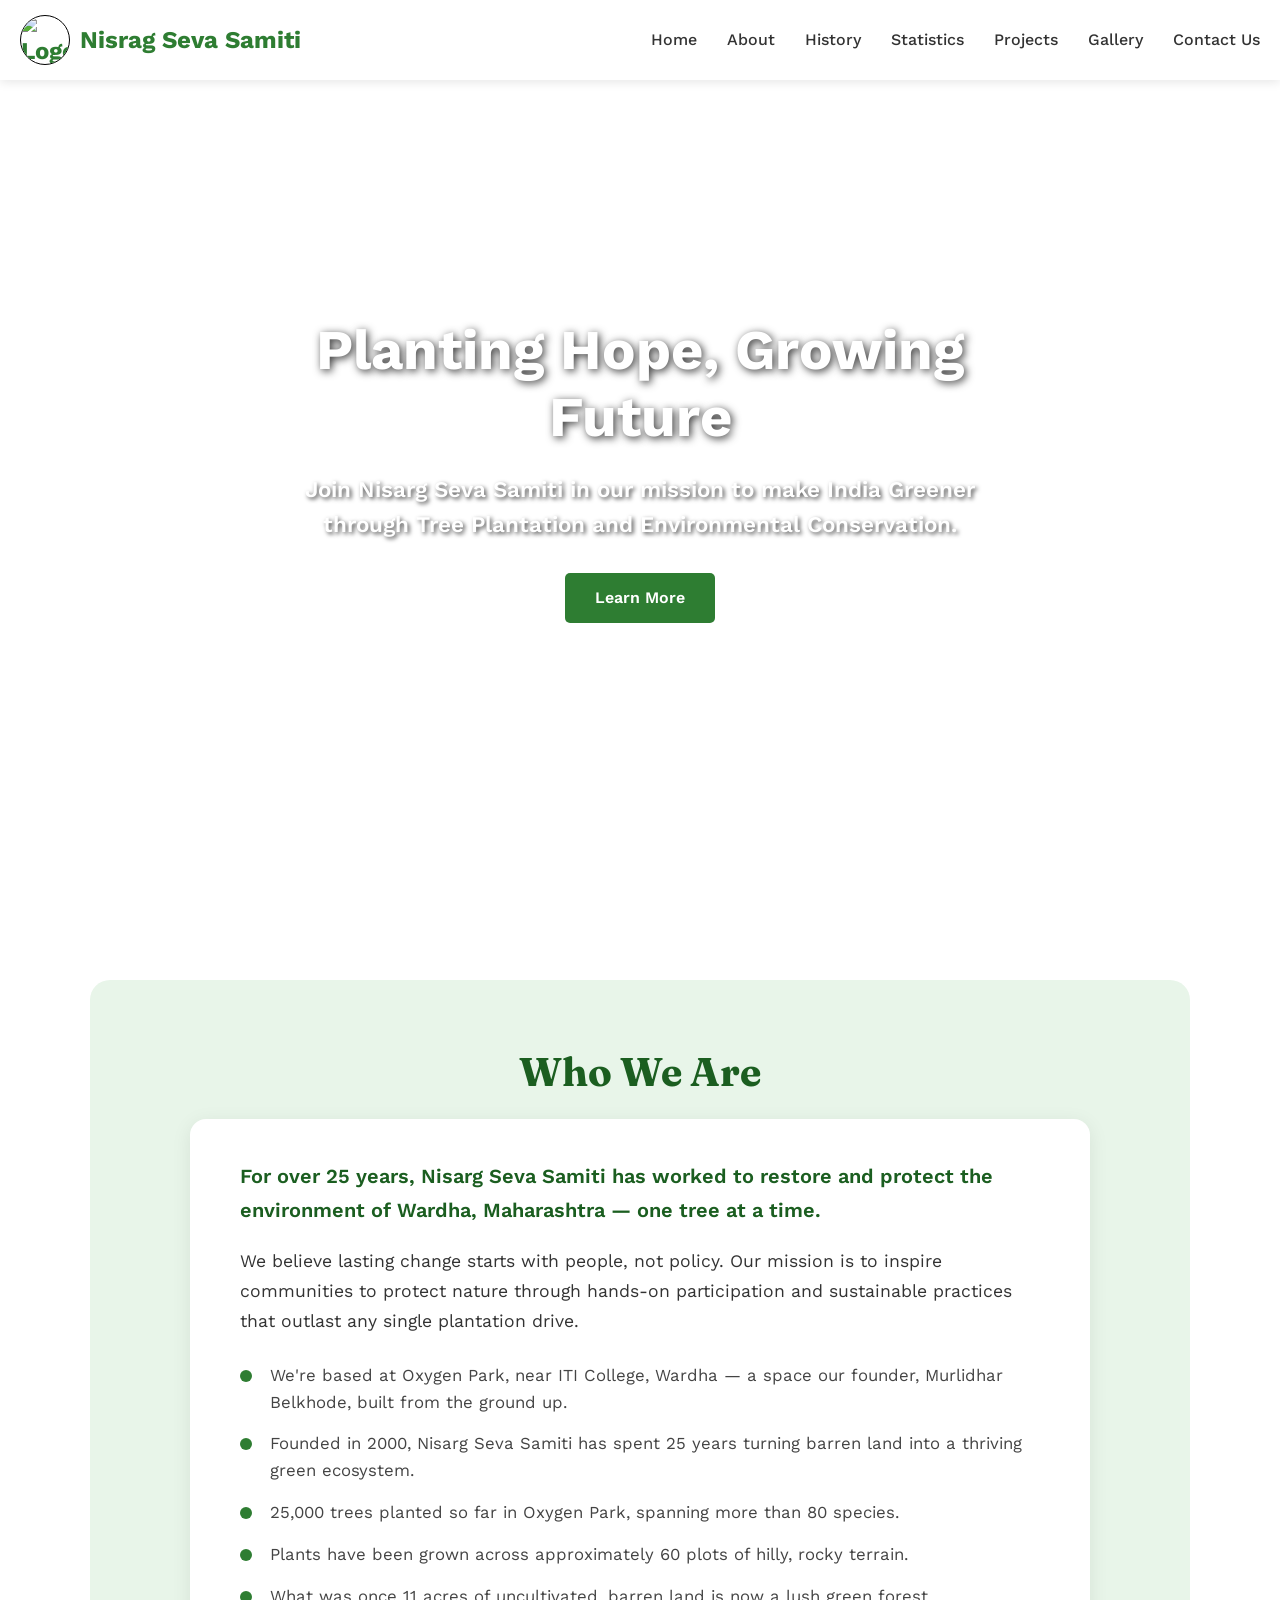
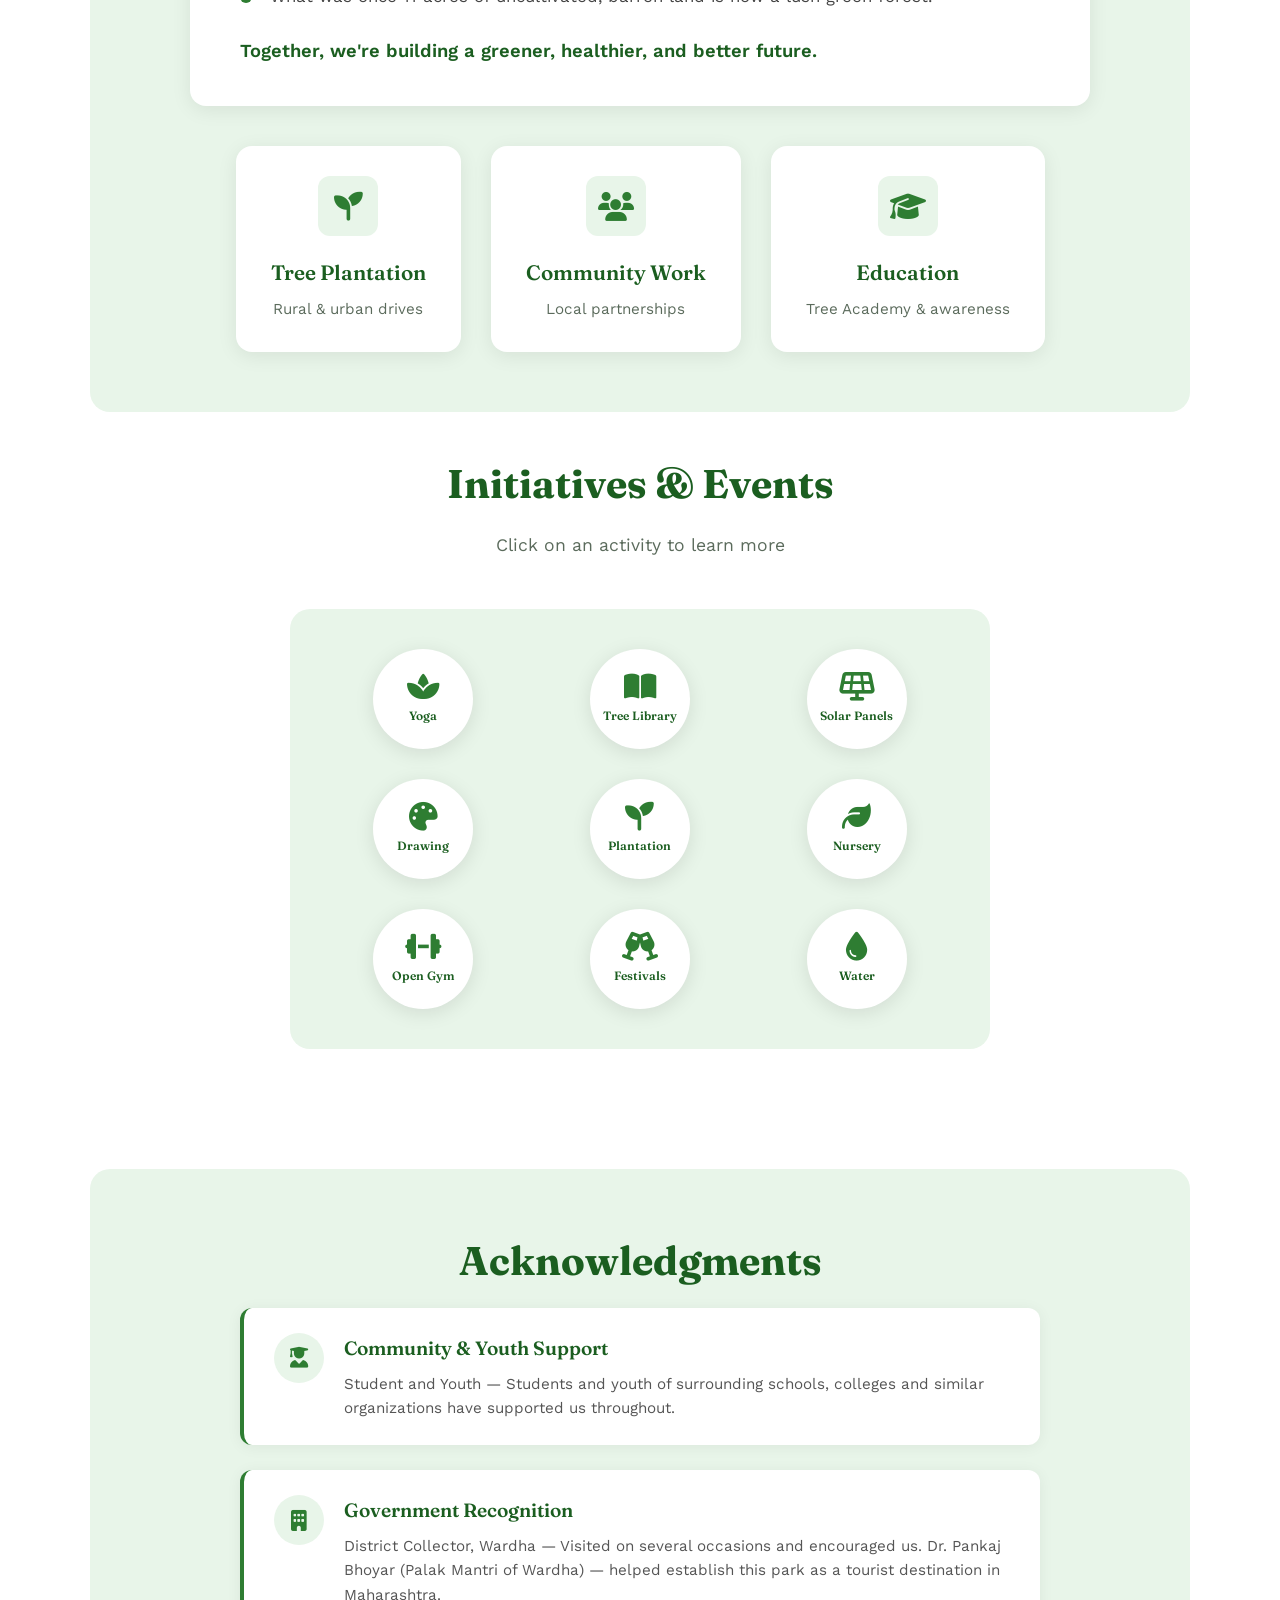
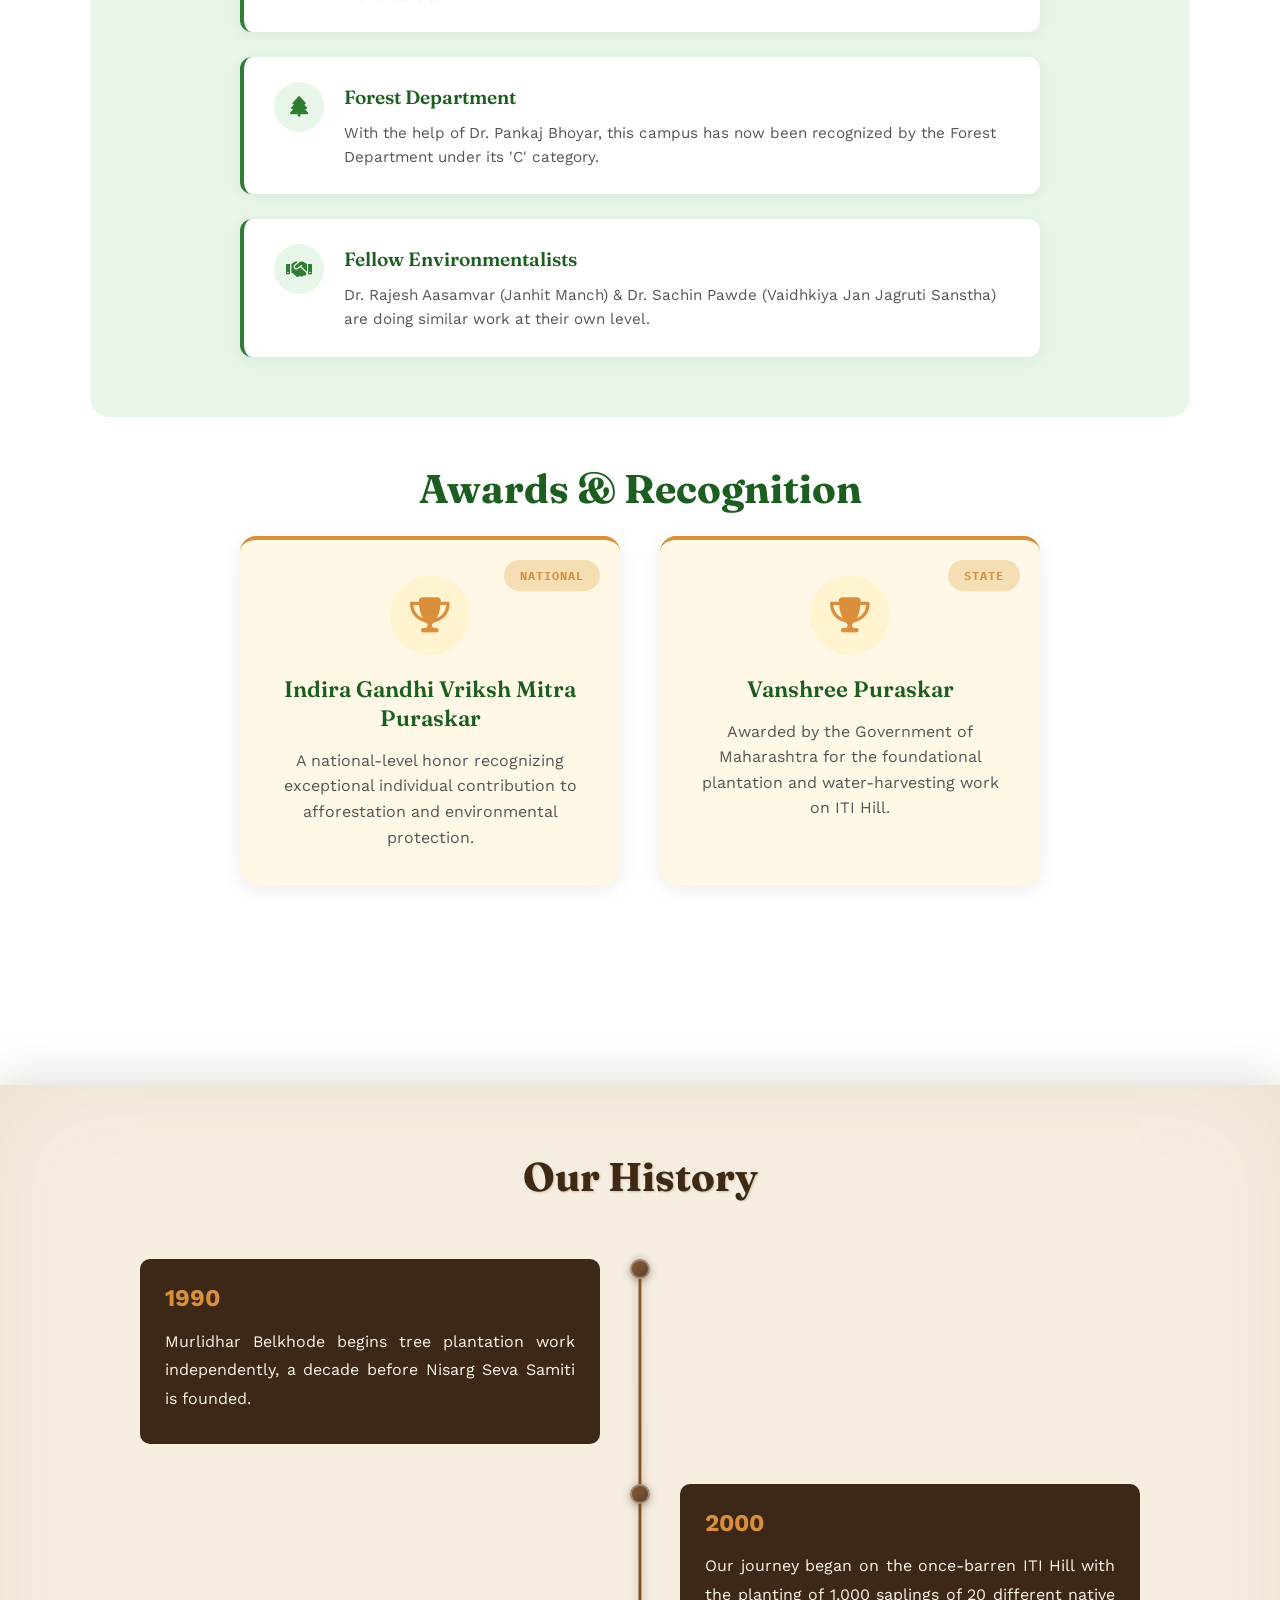
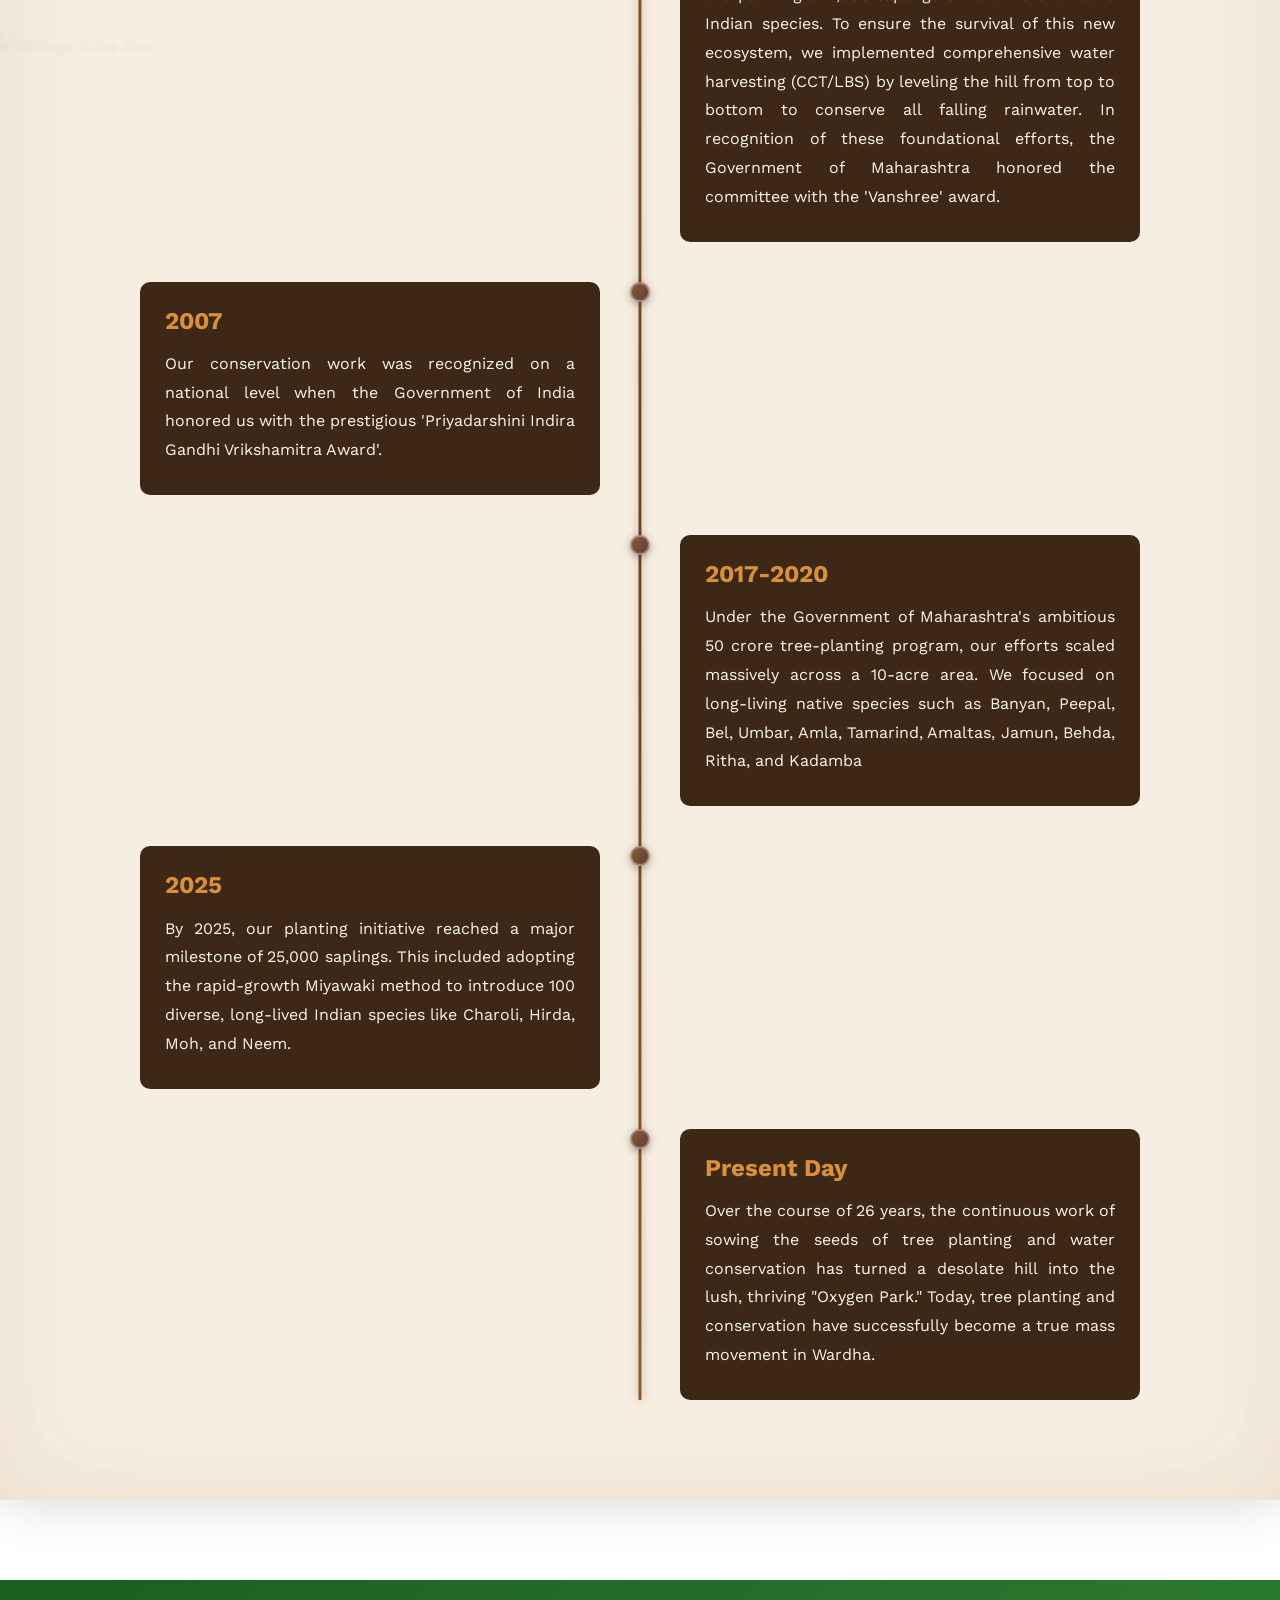
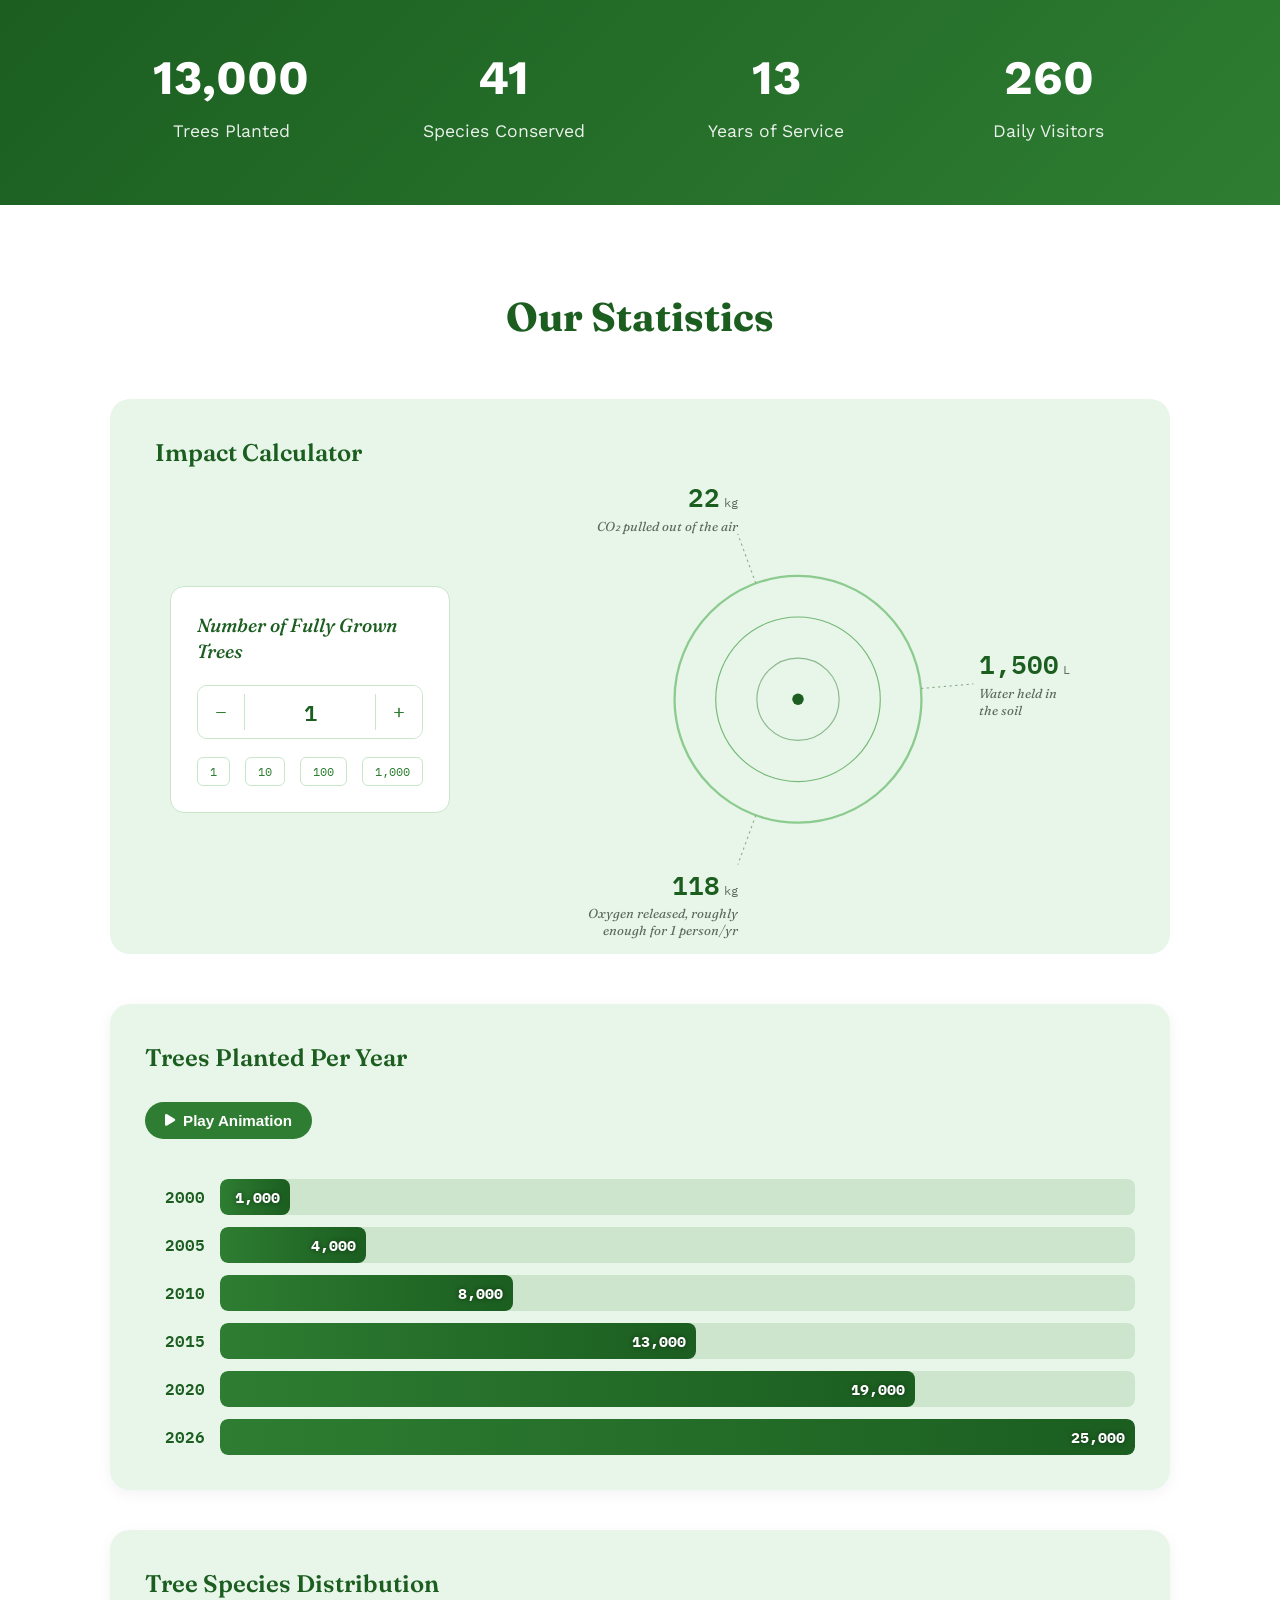
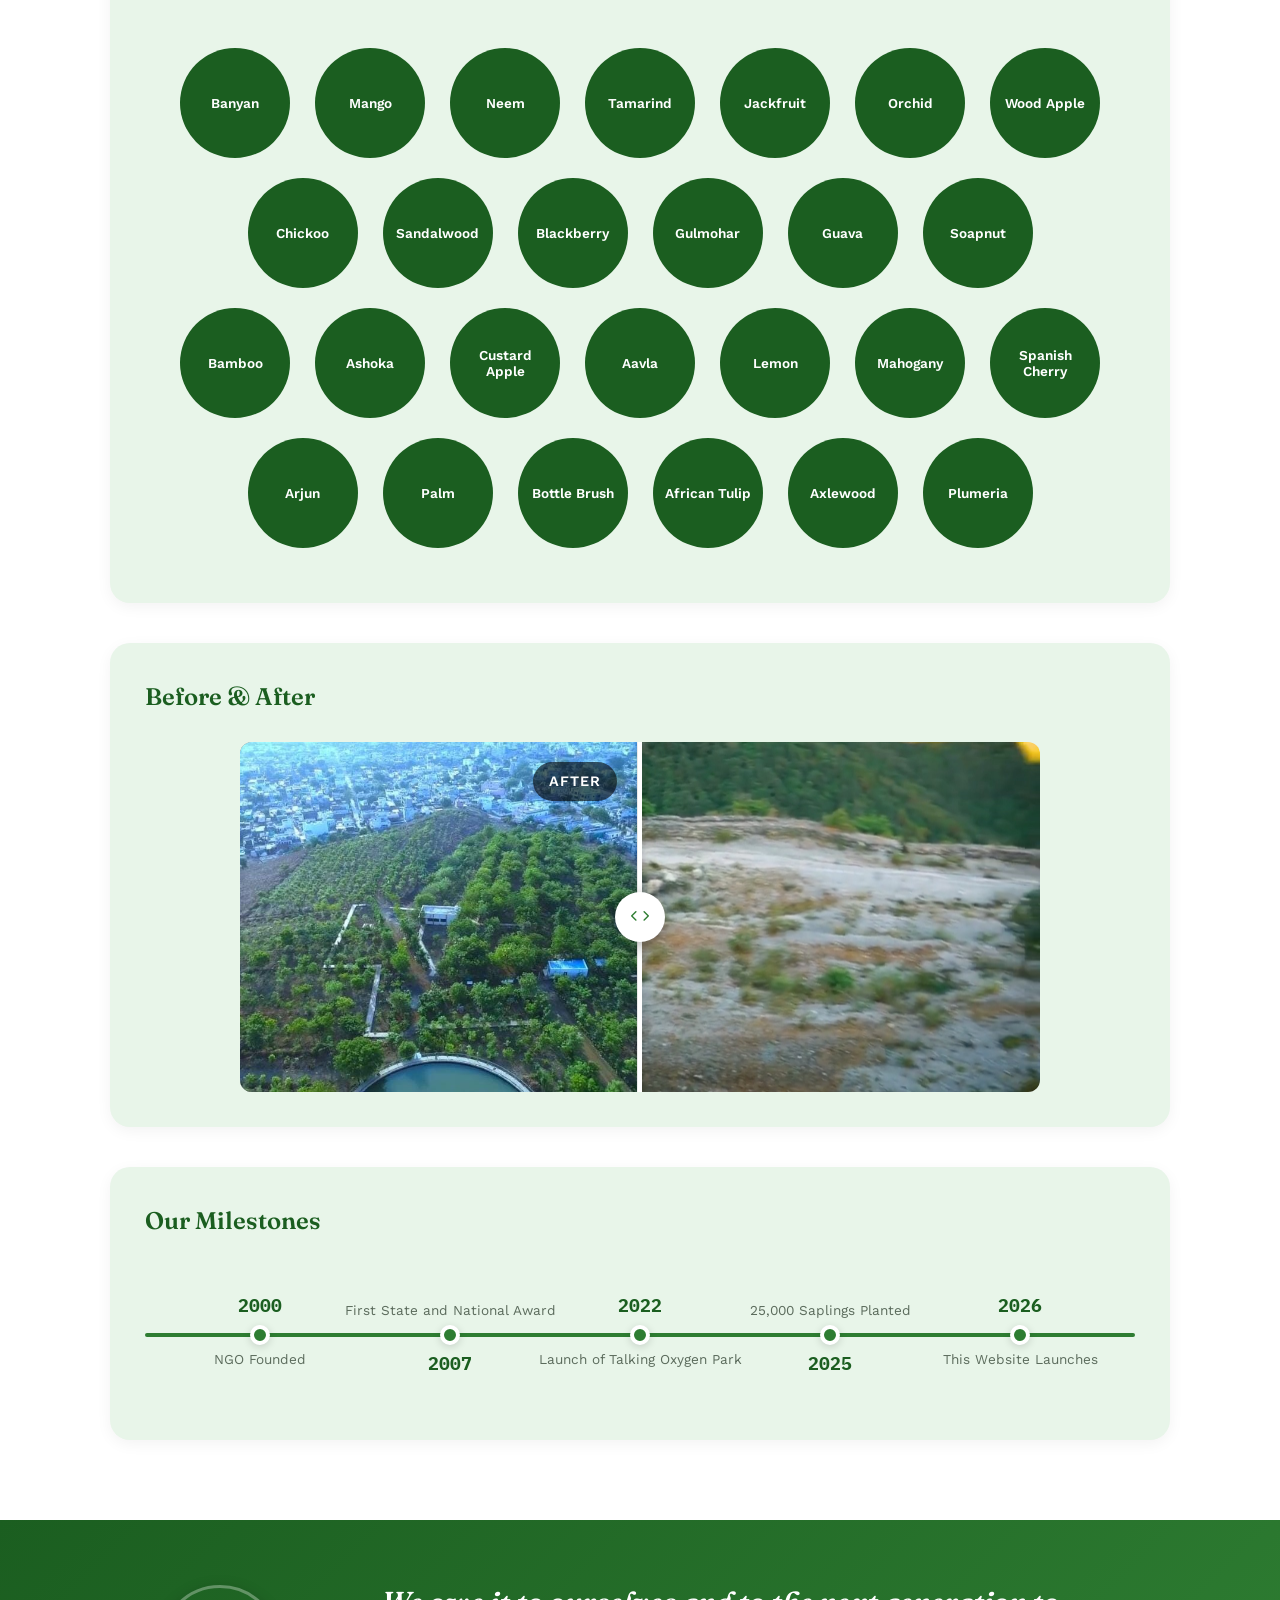
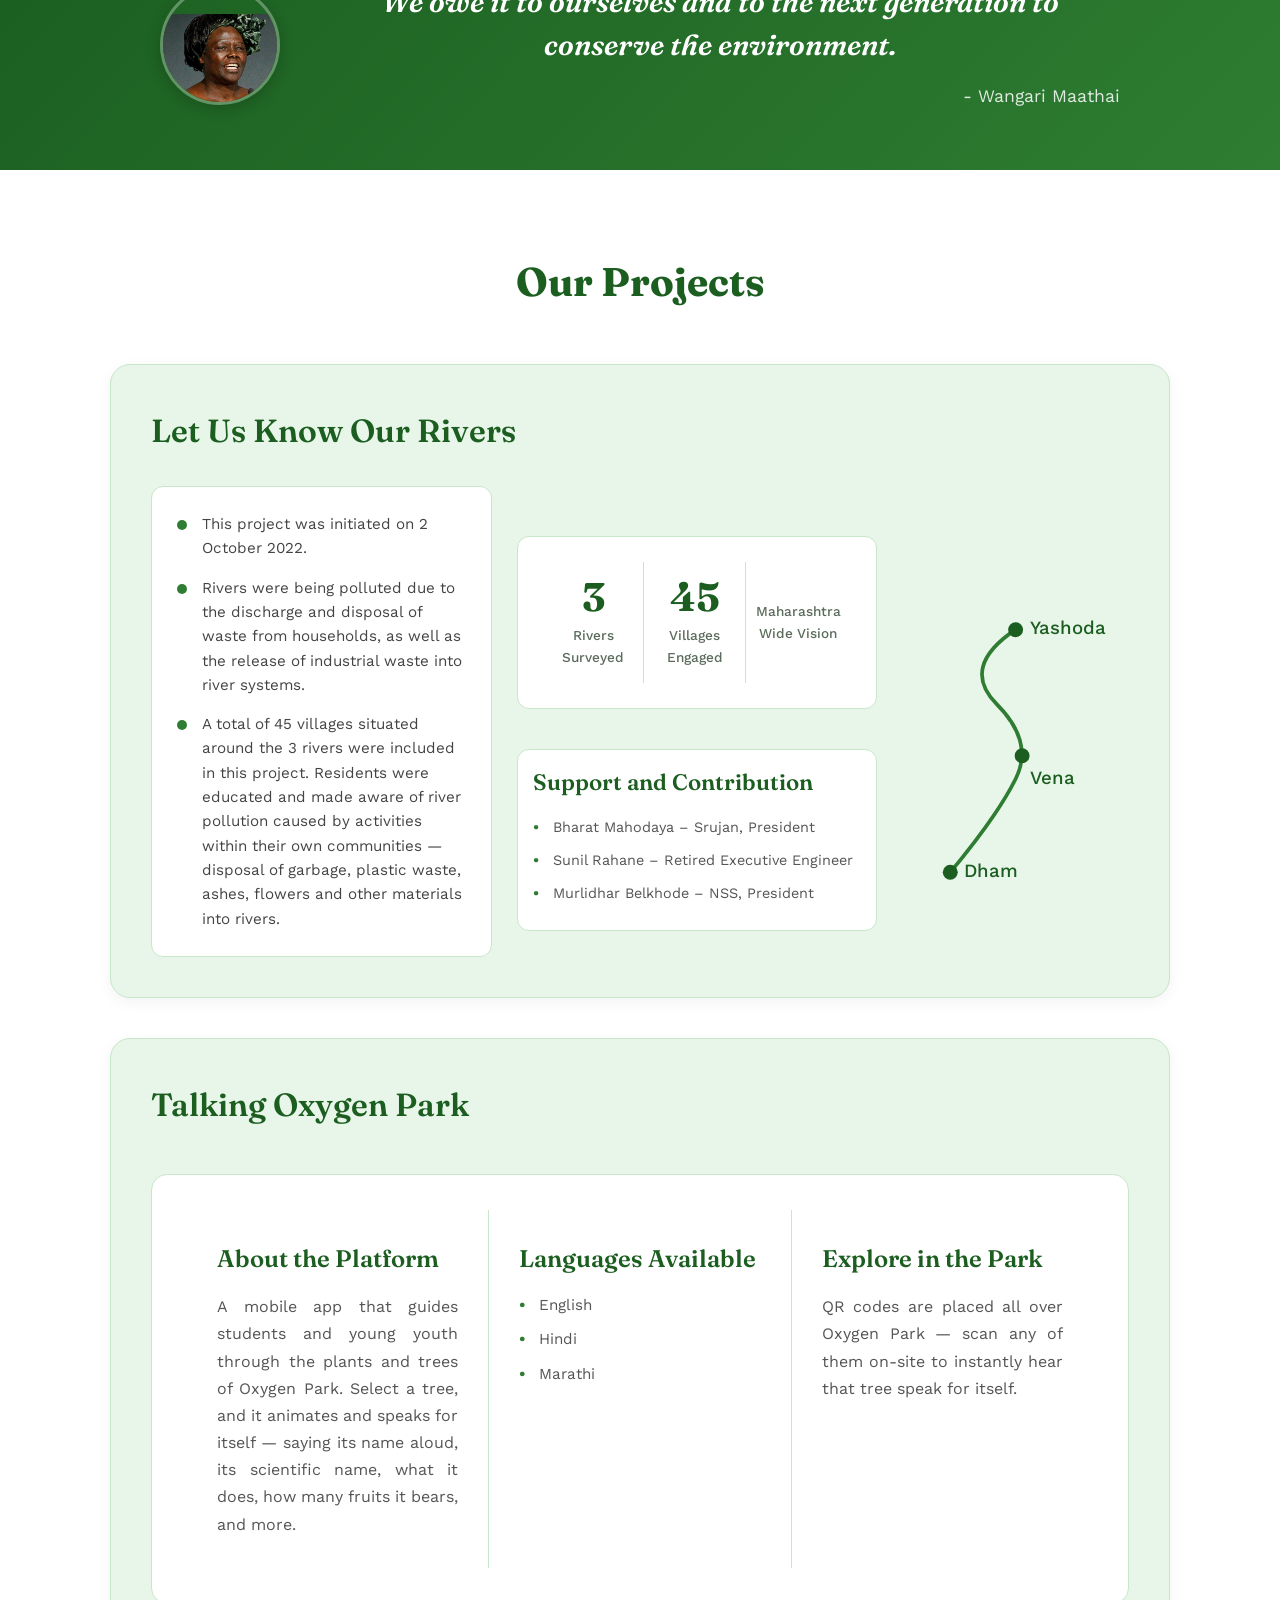
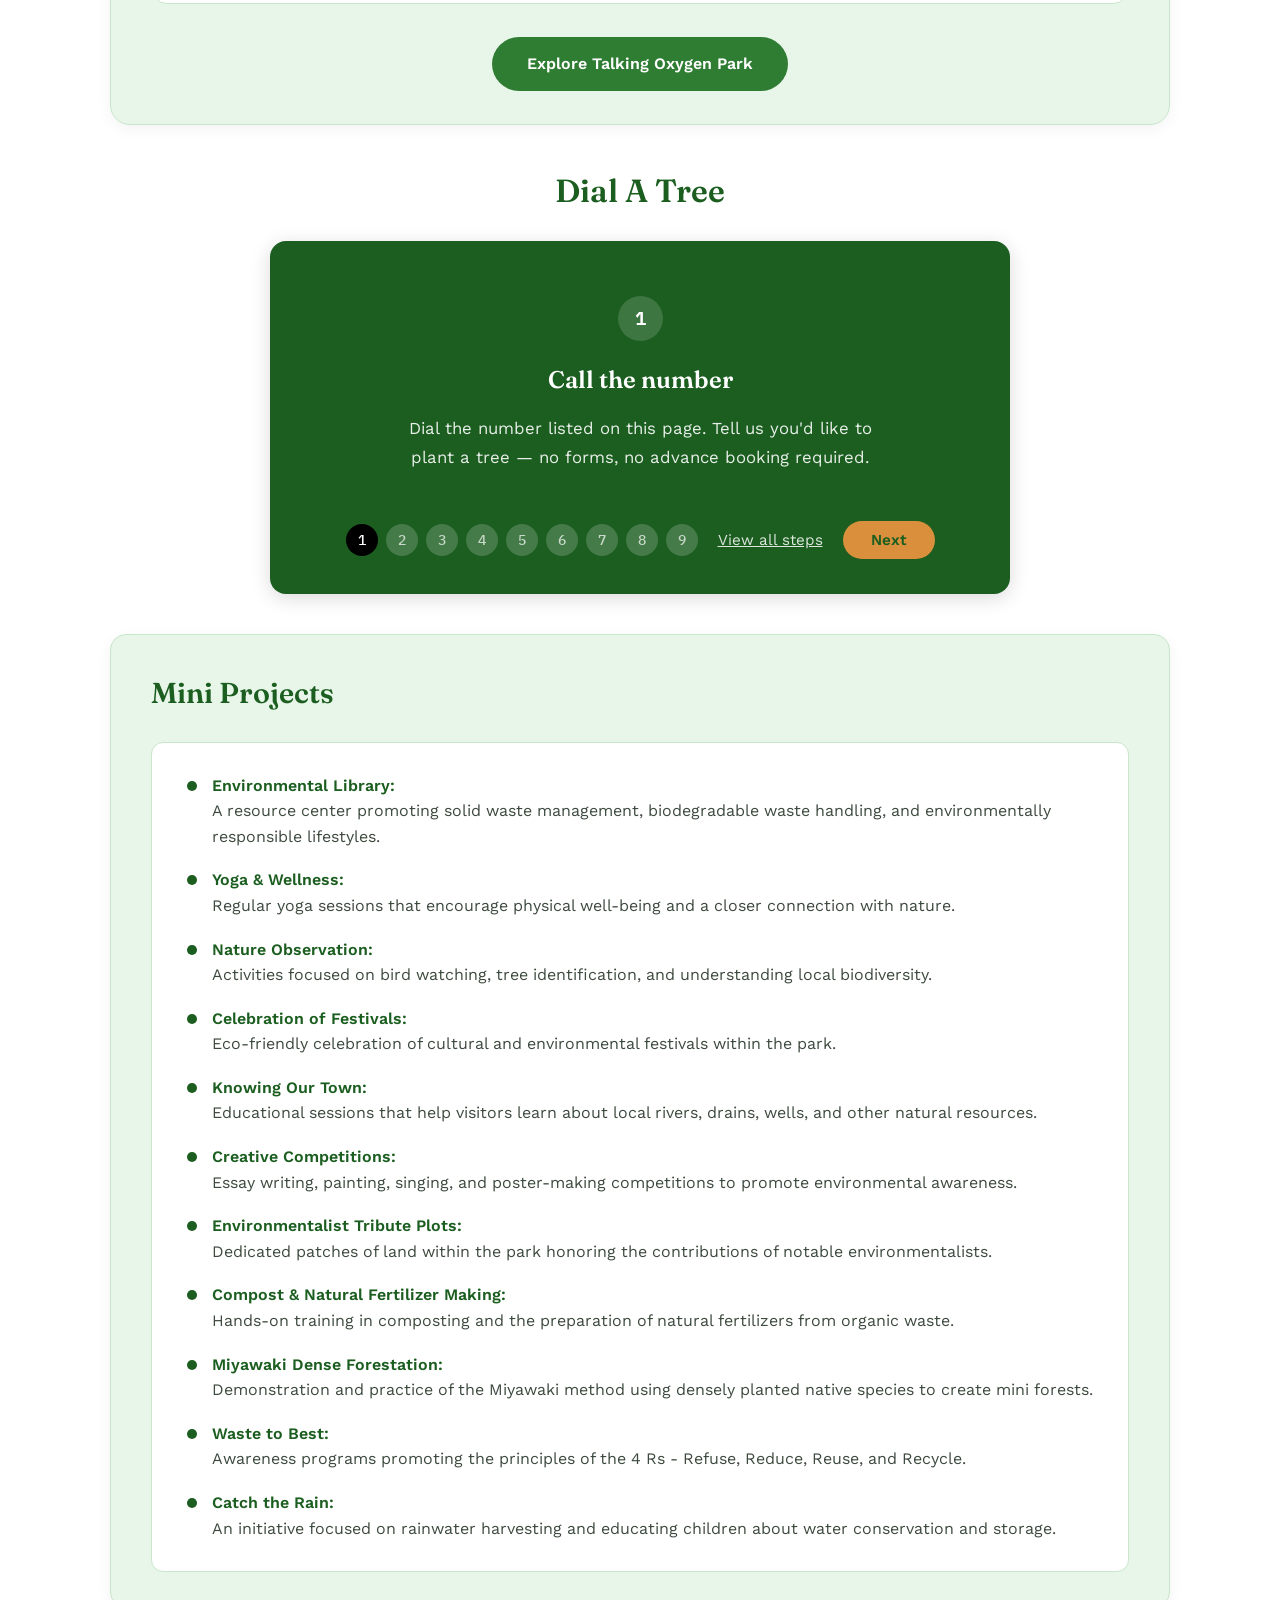
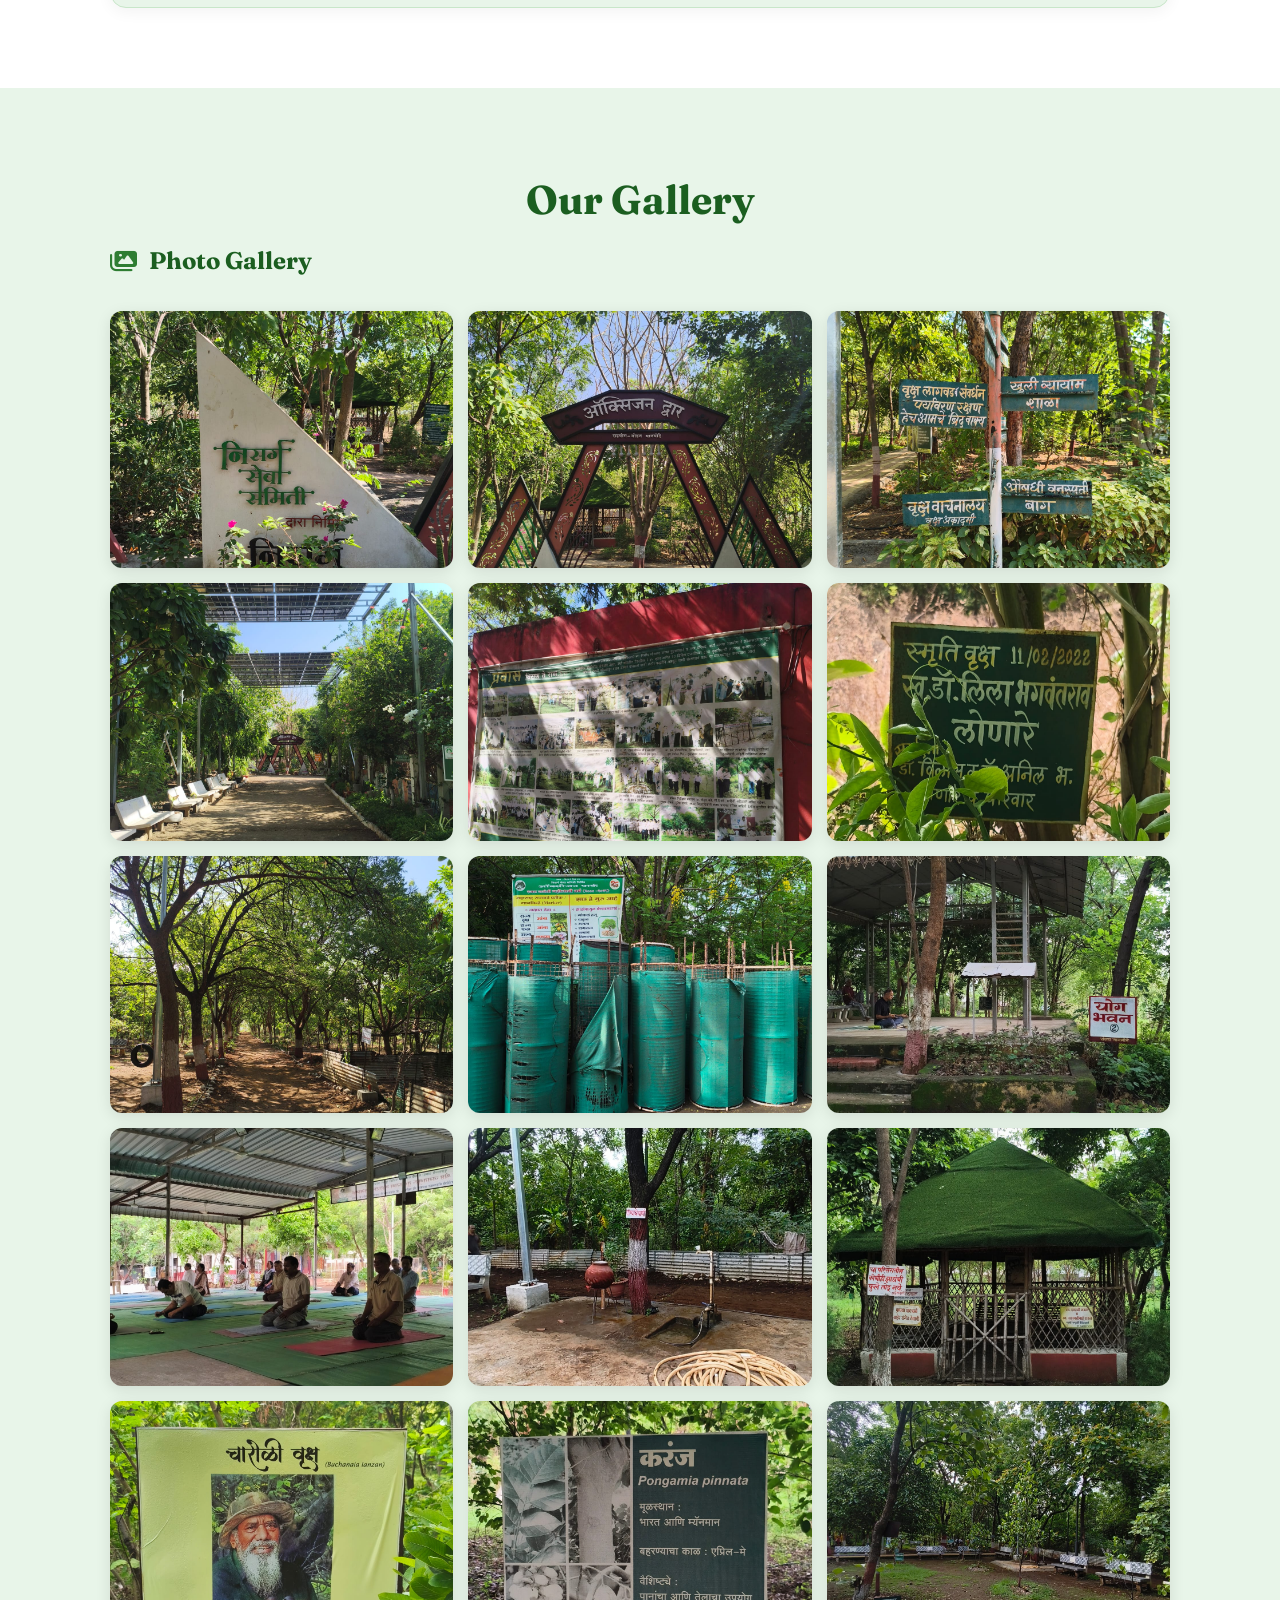
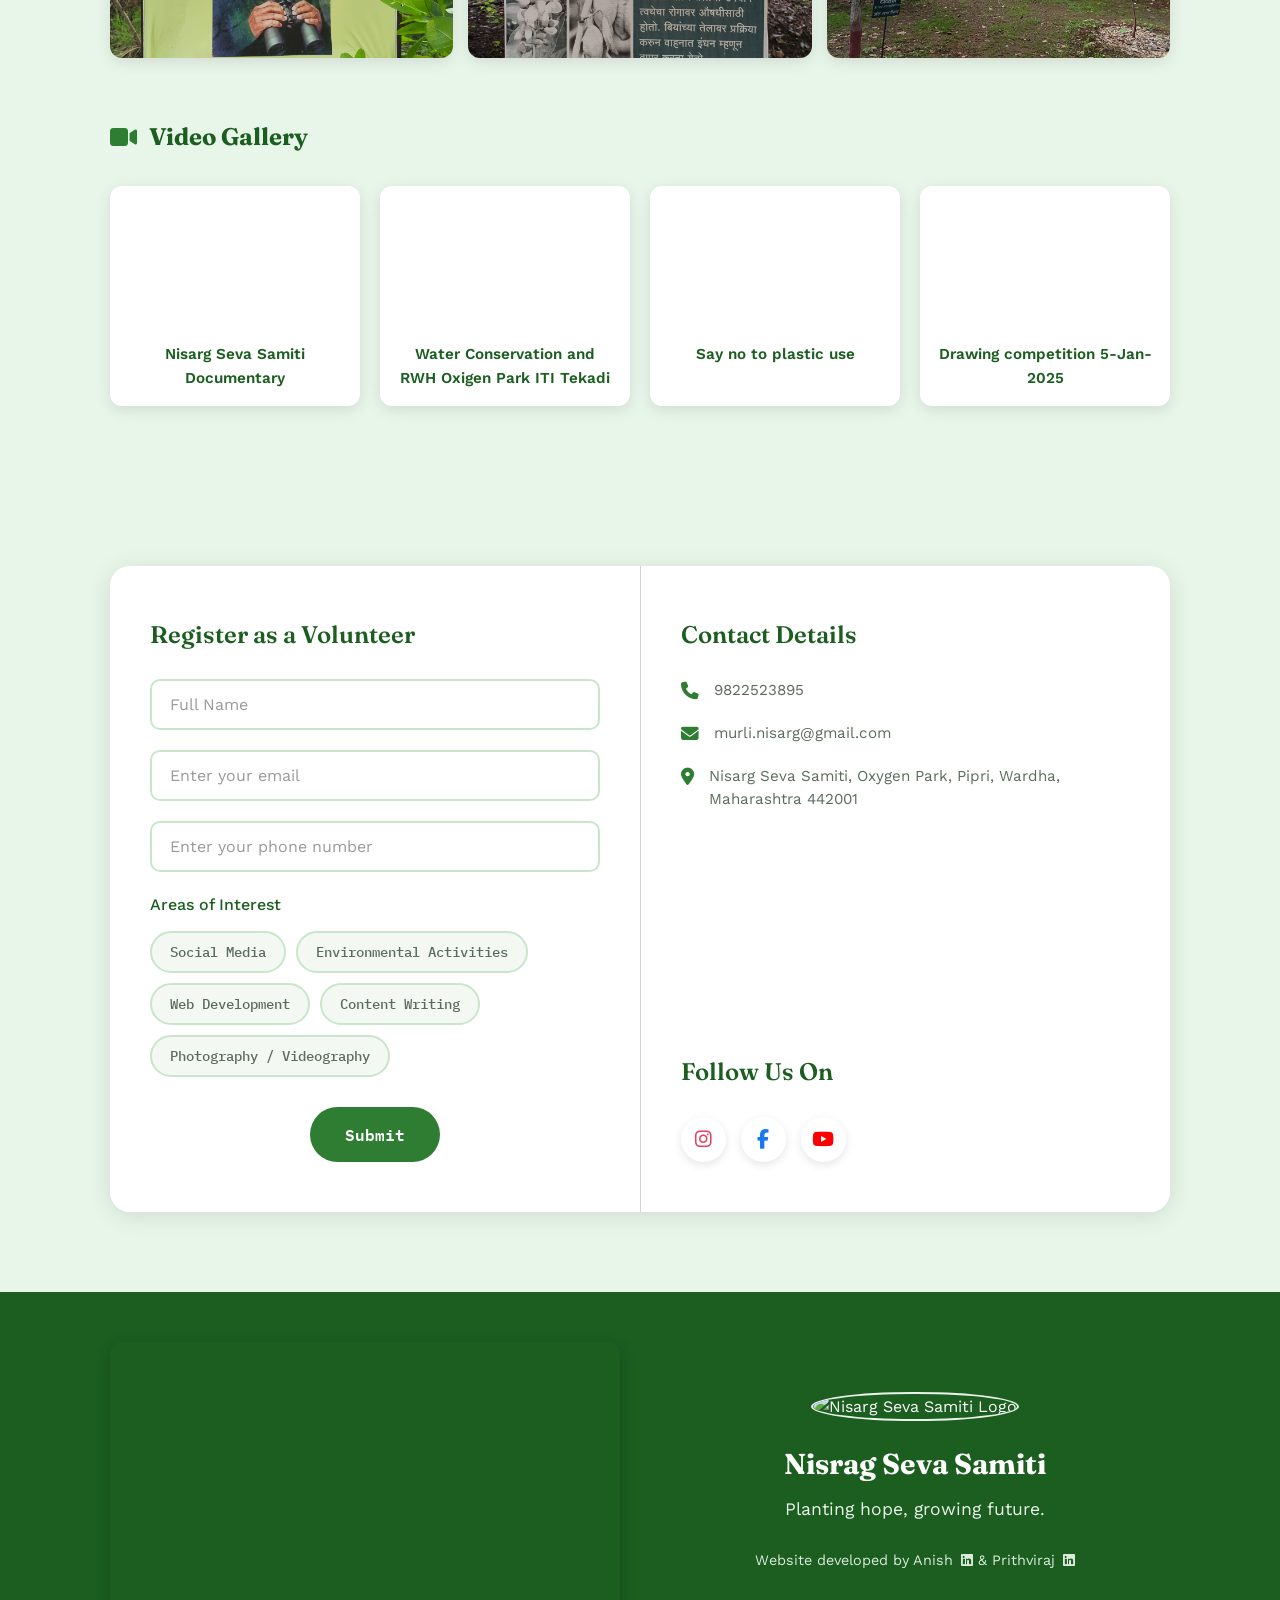
==== commit 2861c22e: "Asli wangari" ====
--- a/index.html
+++ b/index.html
@@ -484,8 +484,8 @@
     <section class="quote-strip">
         <div class="container">
             <div class="quote-content">
-                <div class="quote-portrait">
-                    <img src="Tree Photos\Wangari Pic.png" alt="Wangari Maathai" class="portrait-image">
+                <div class="quote-portrait">x
+                    <img src="Tree Photos\Asli Wangari.png" alt="Wangari Maathai" class="portrait-image">
                 </div>
                 <div class="quote-text-container">
                     <blockquote class="quote-text">
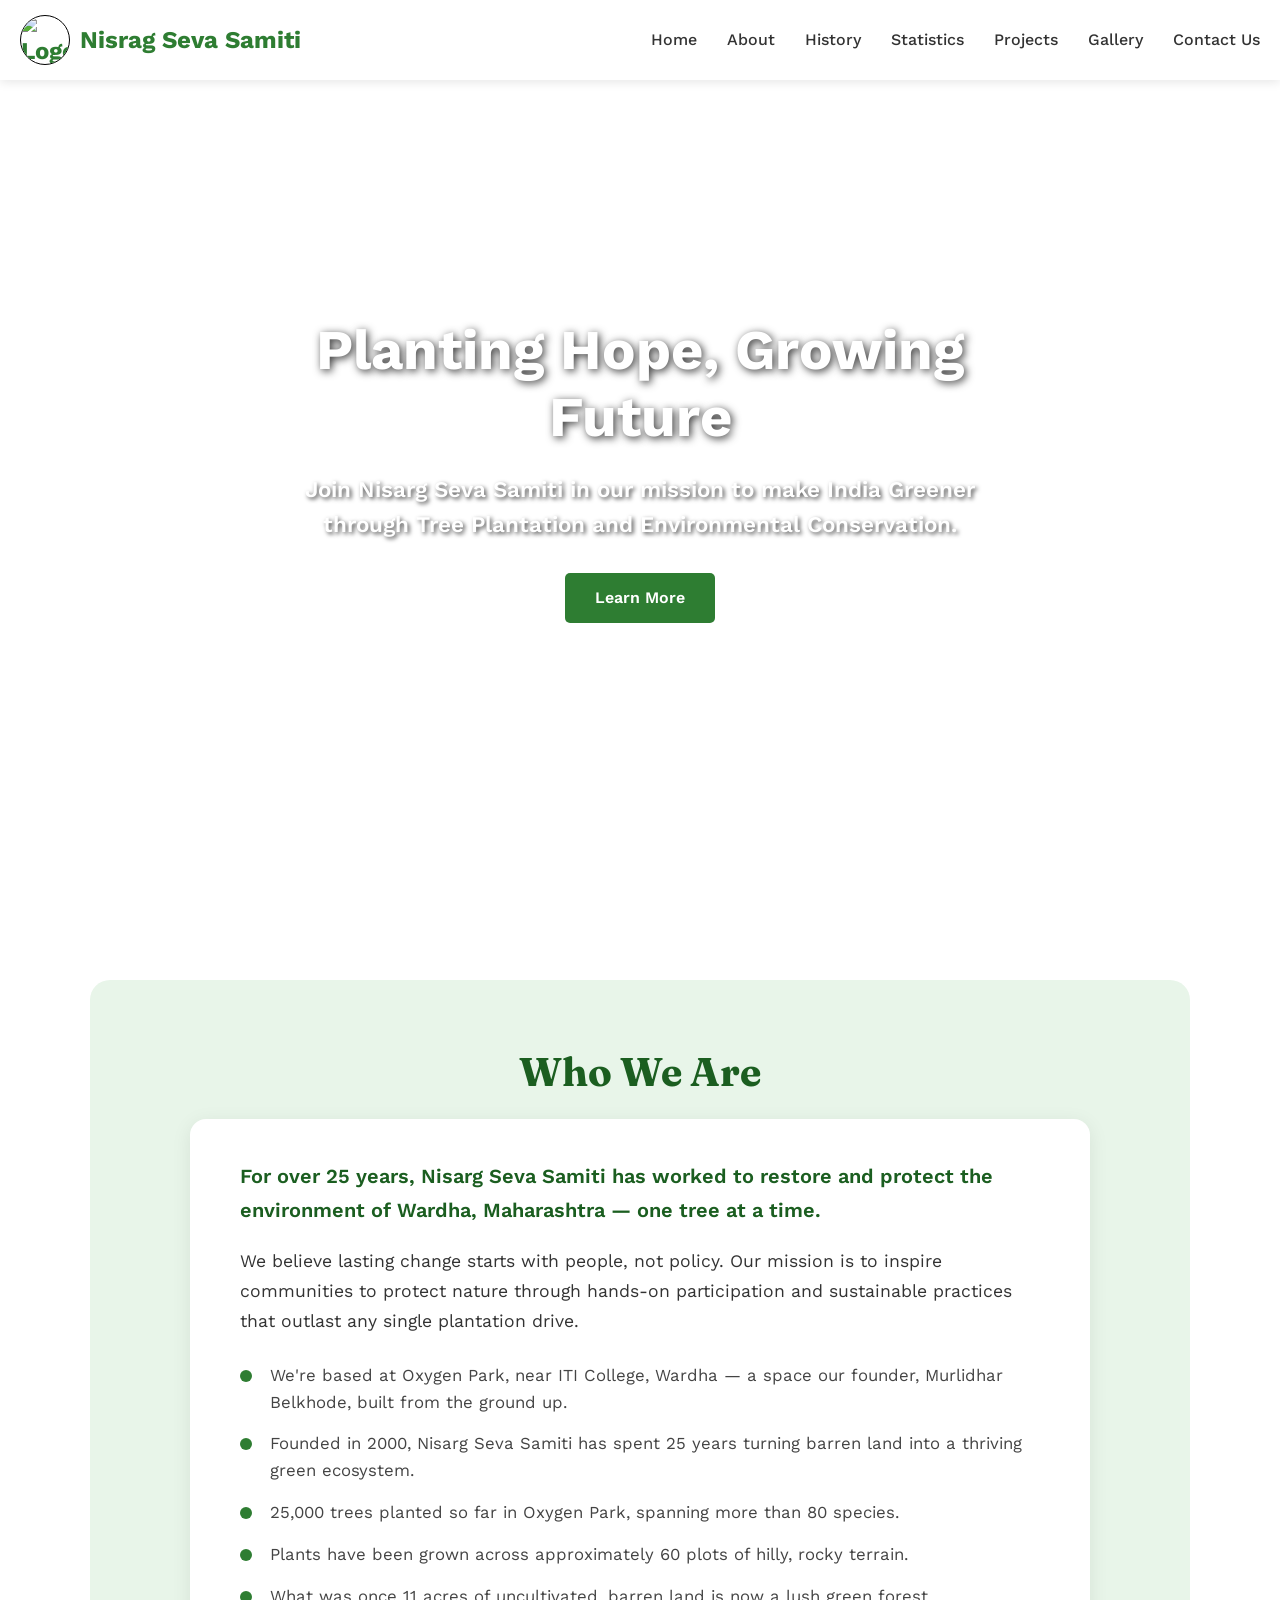
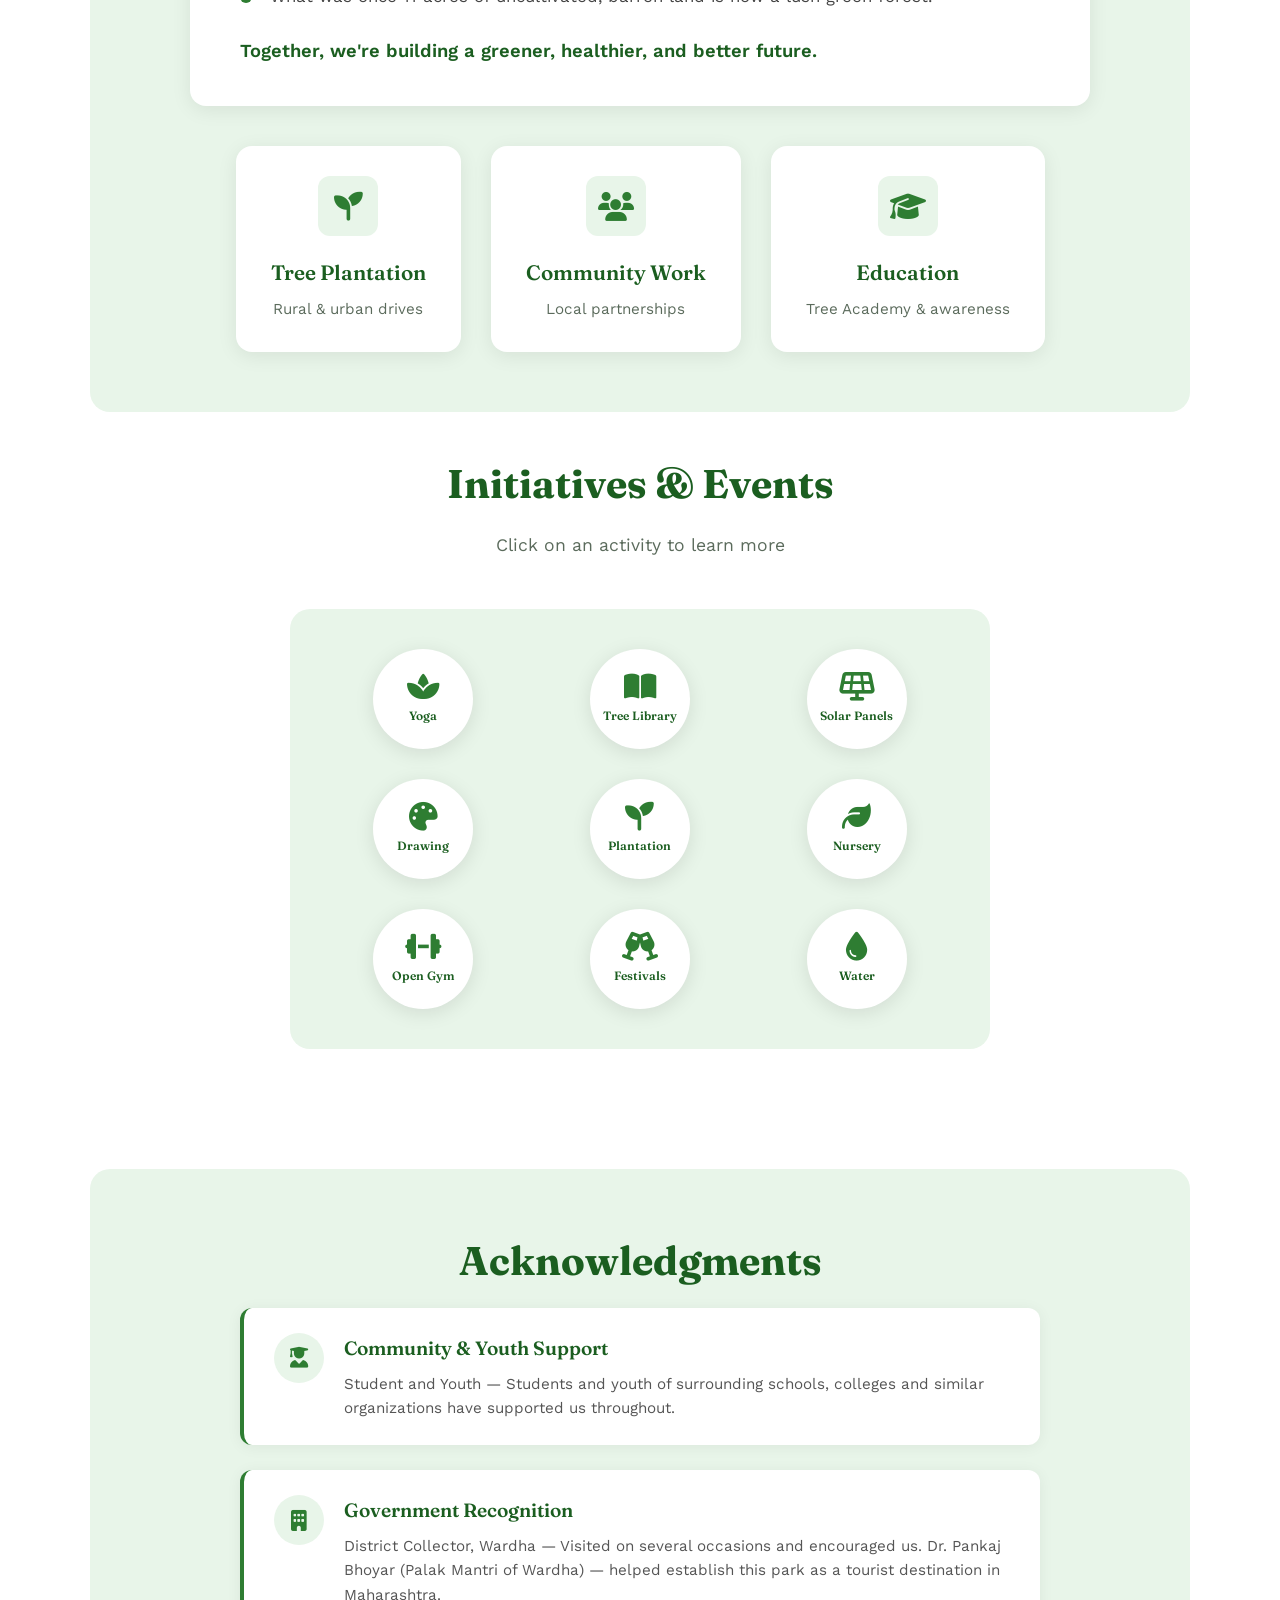
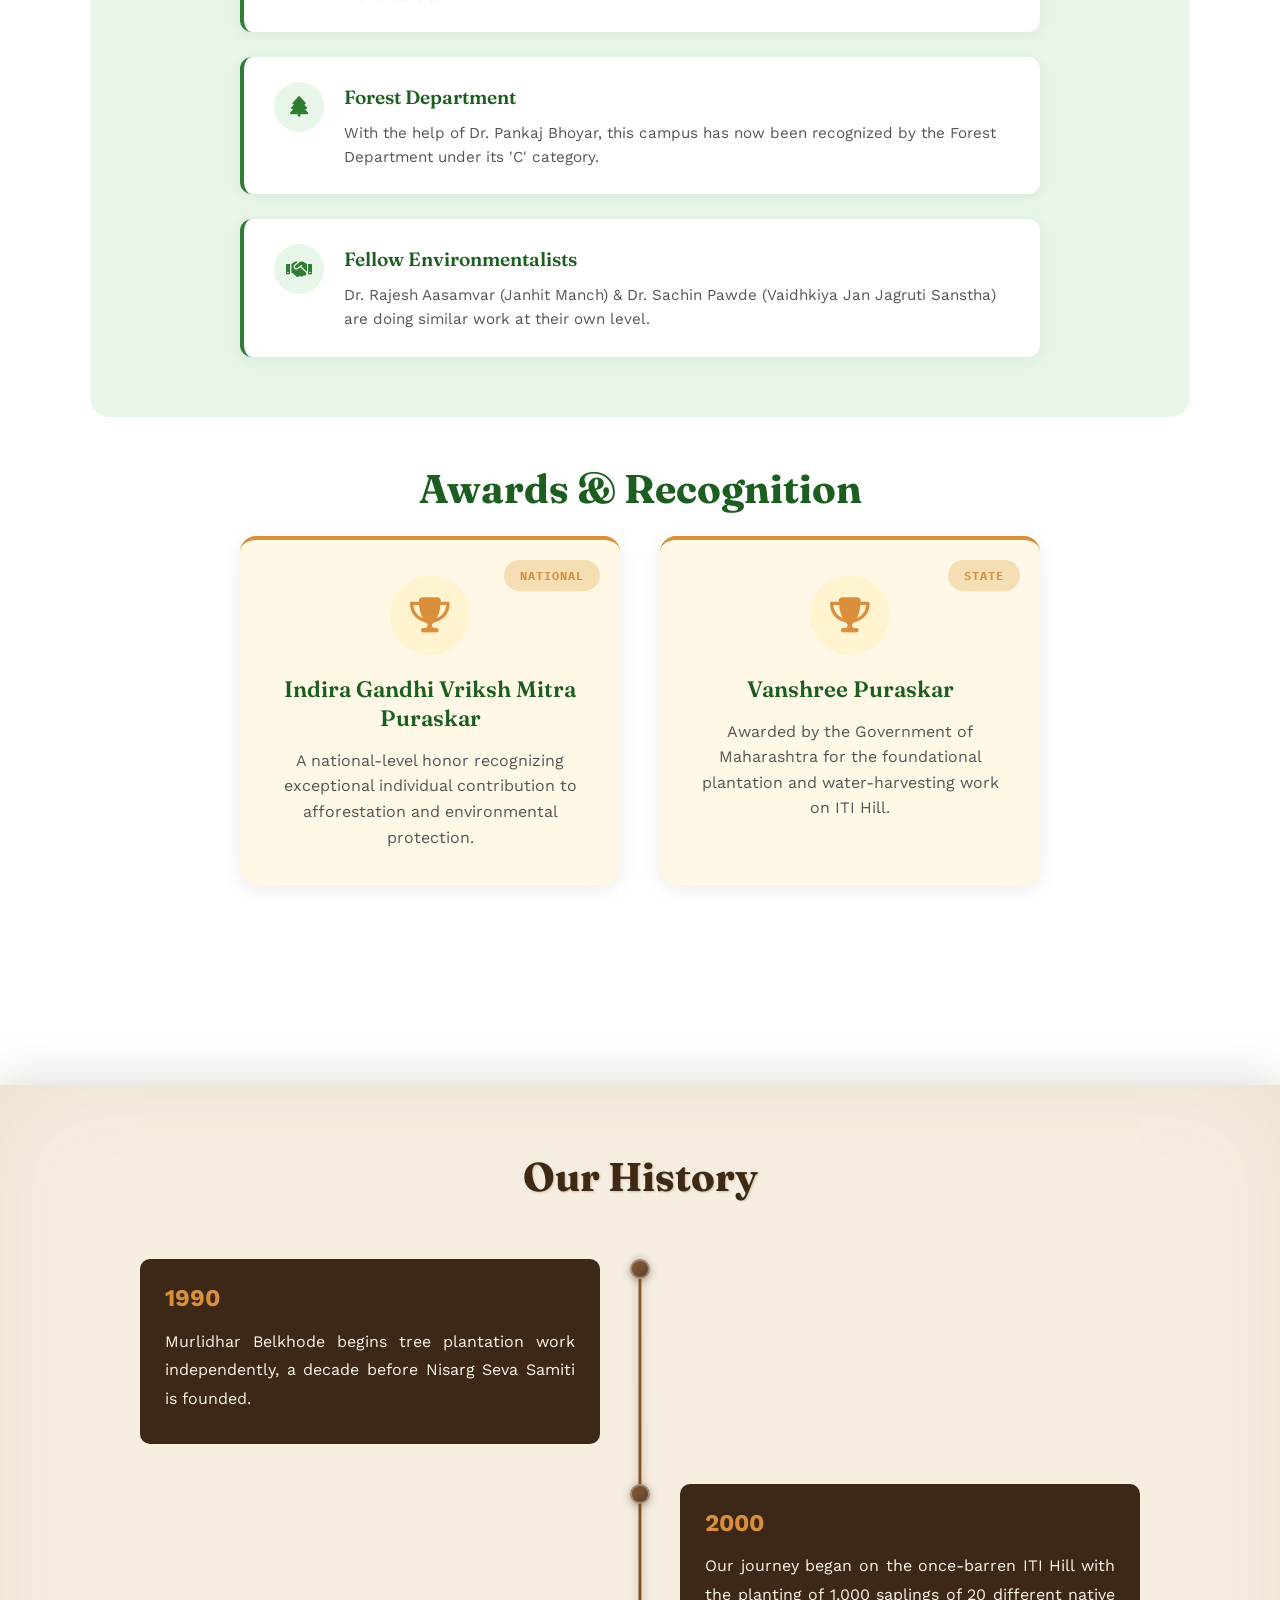
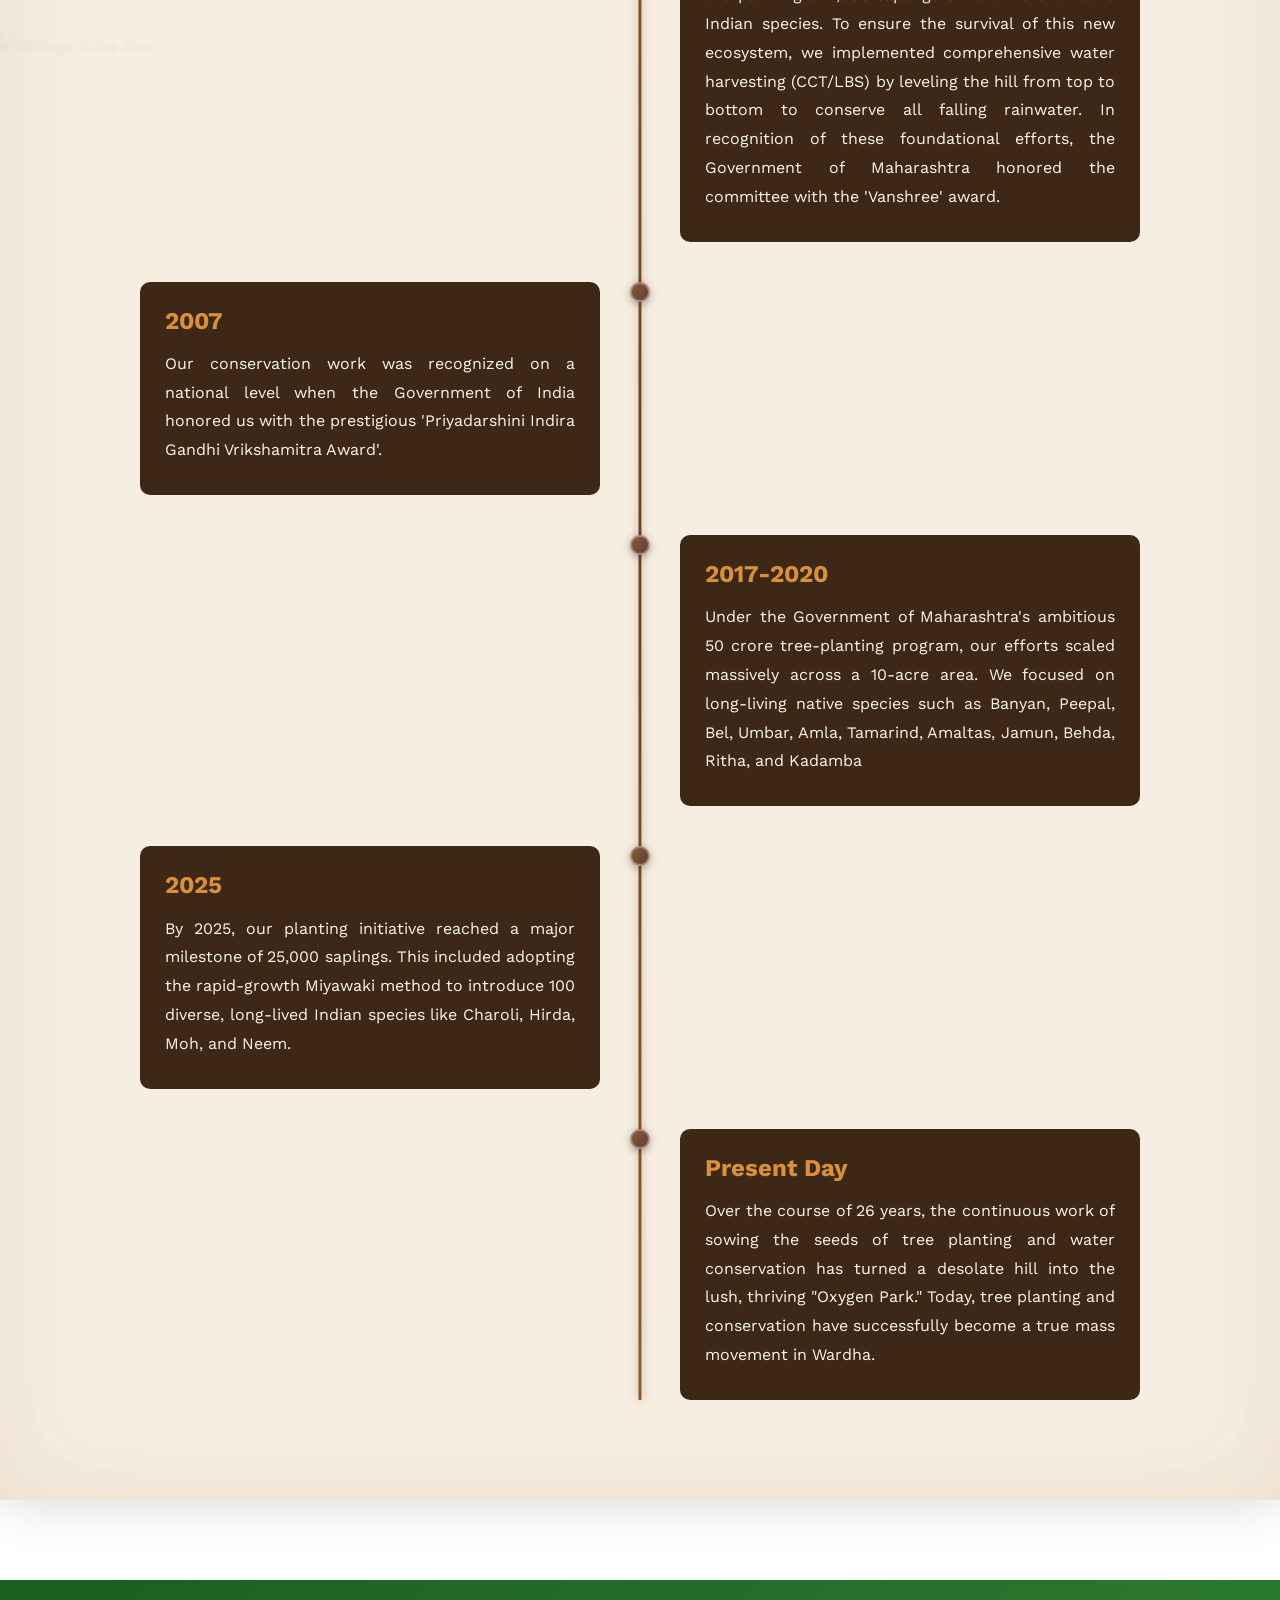
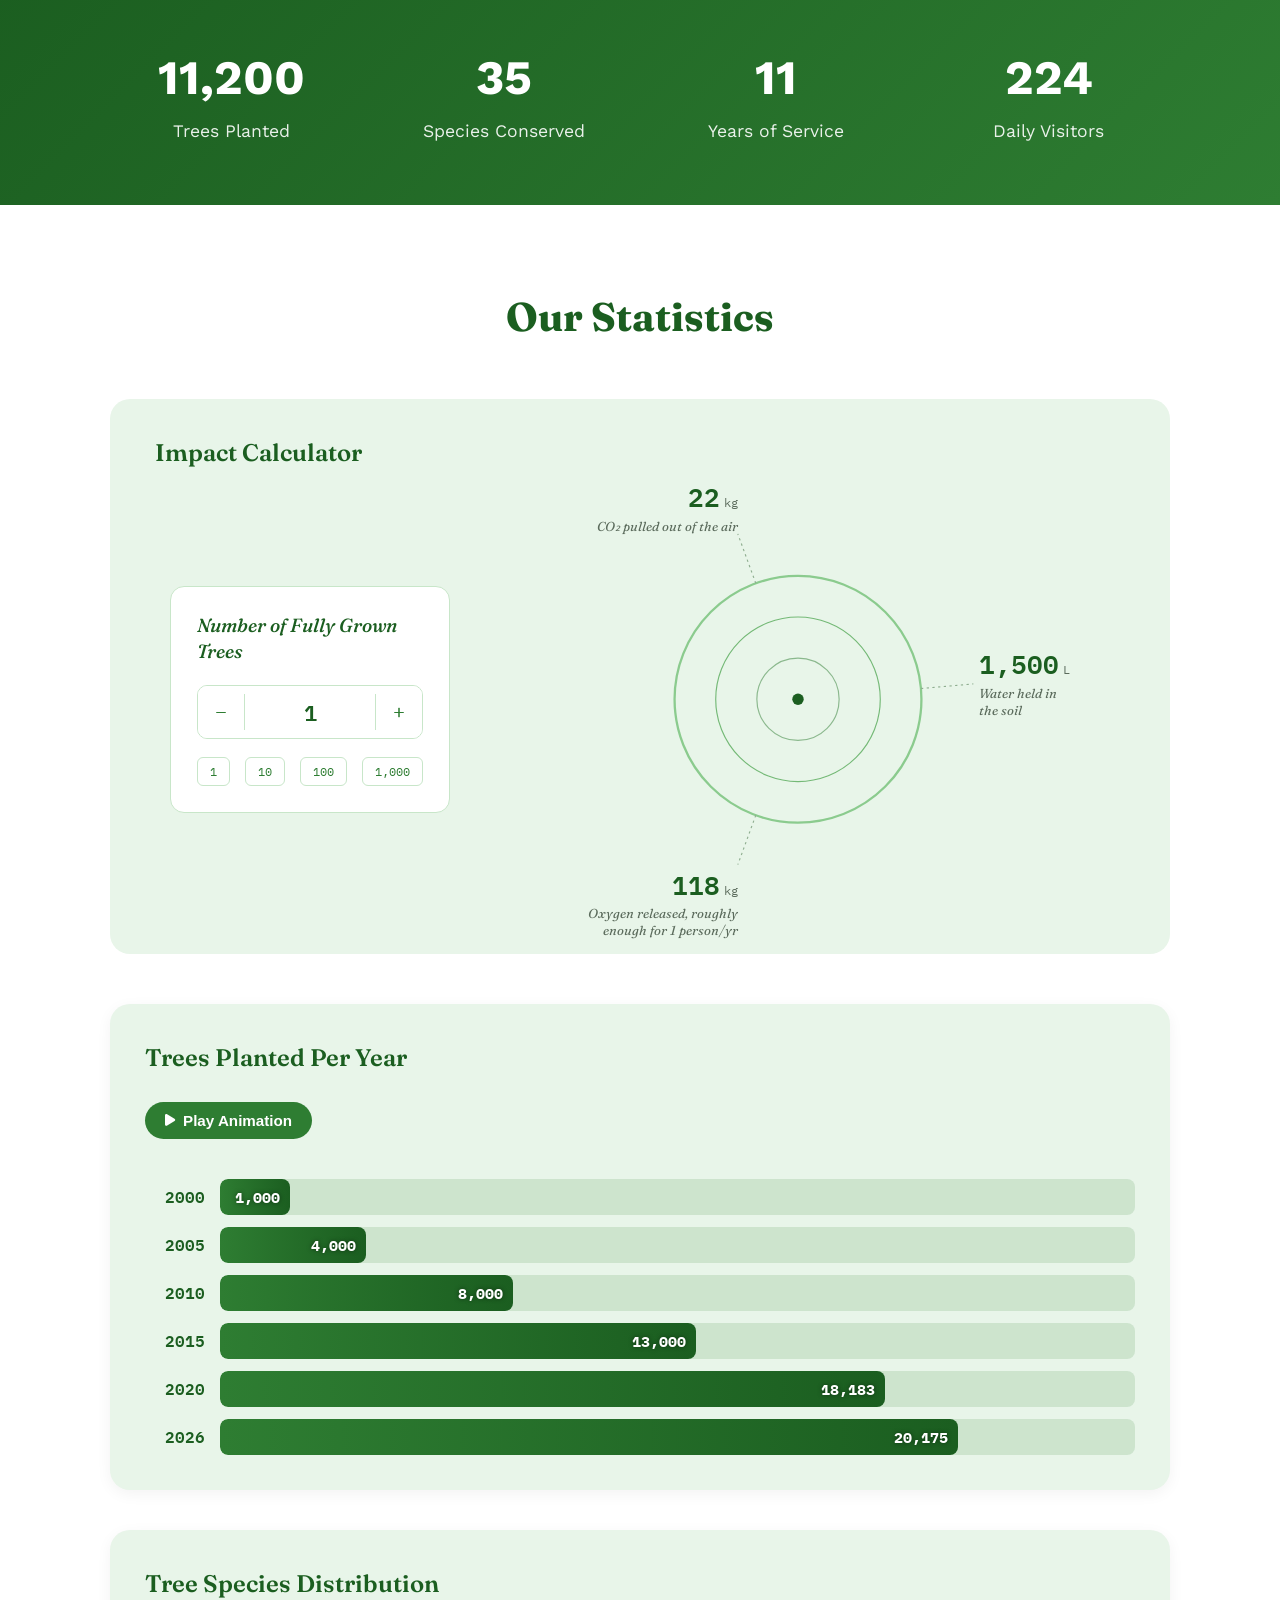
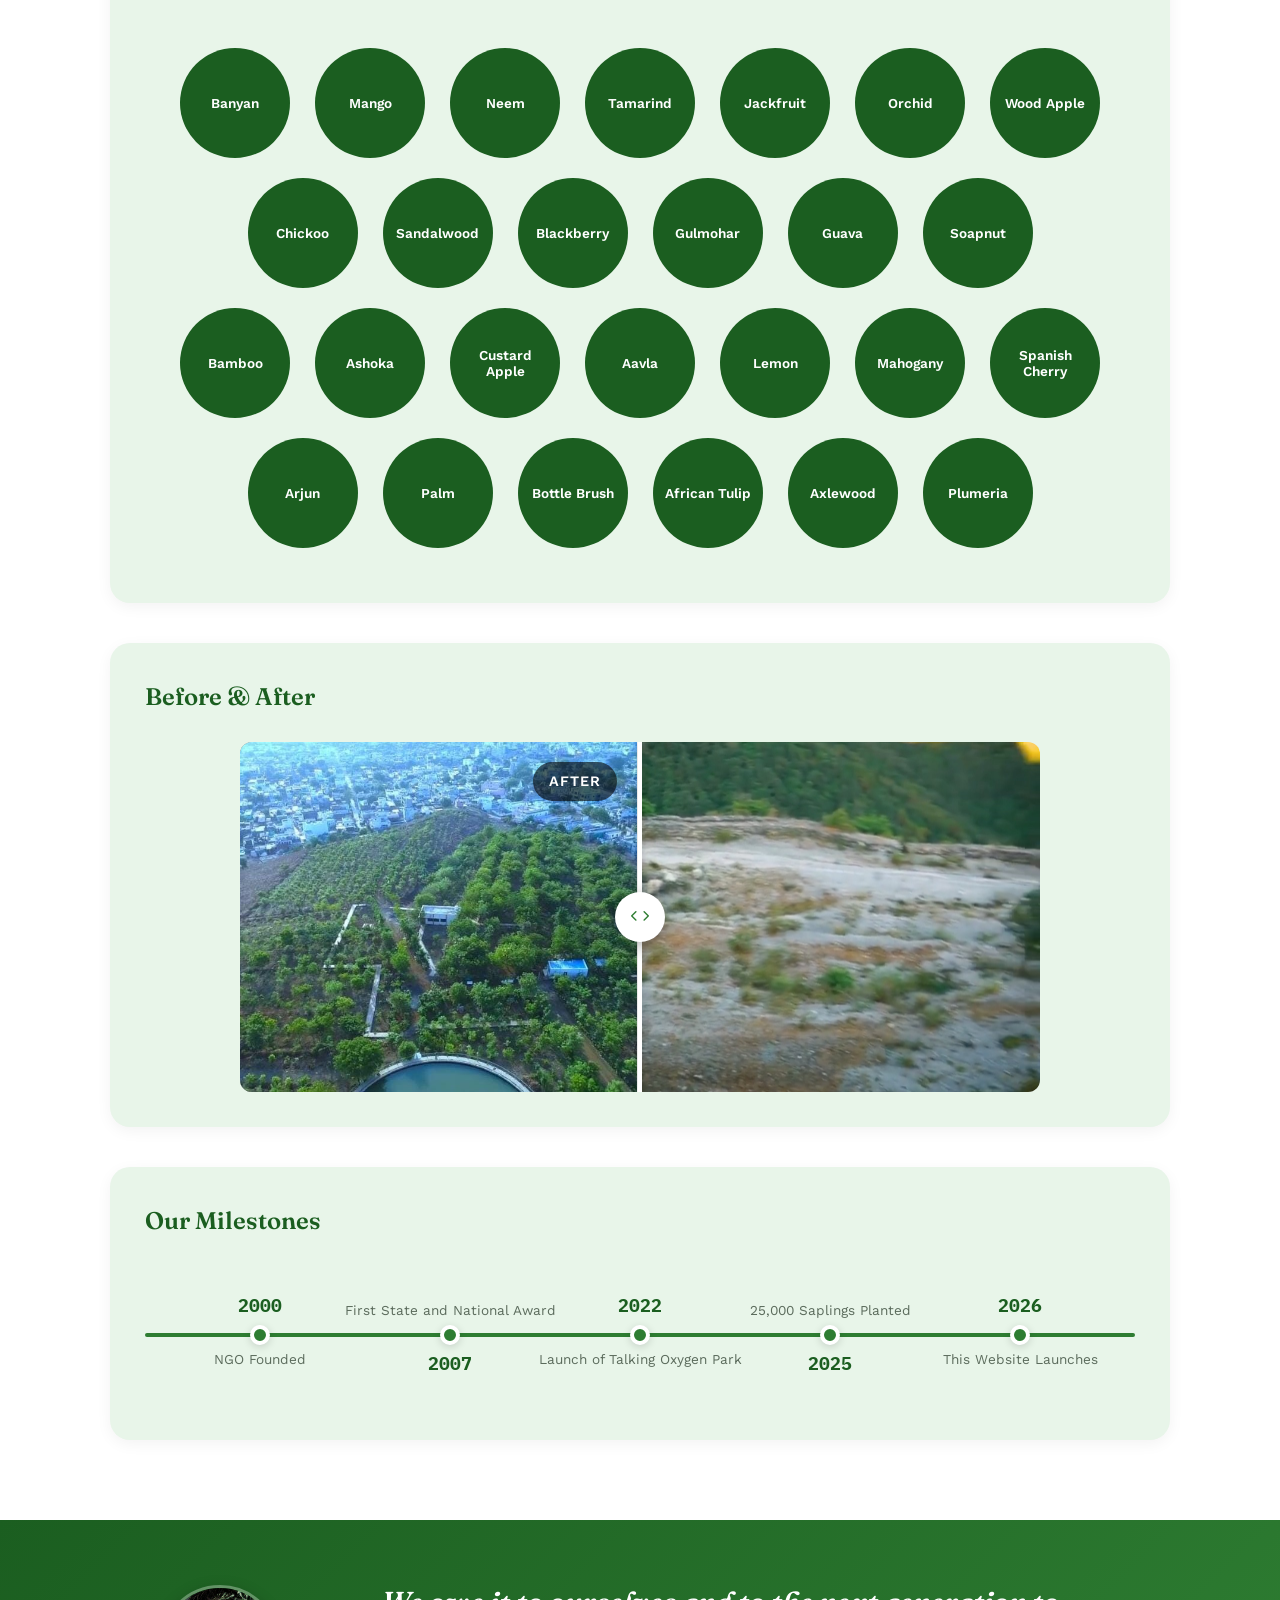
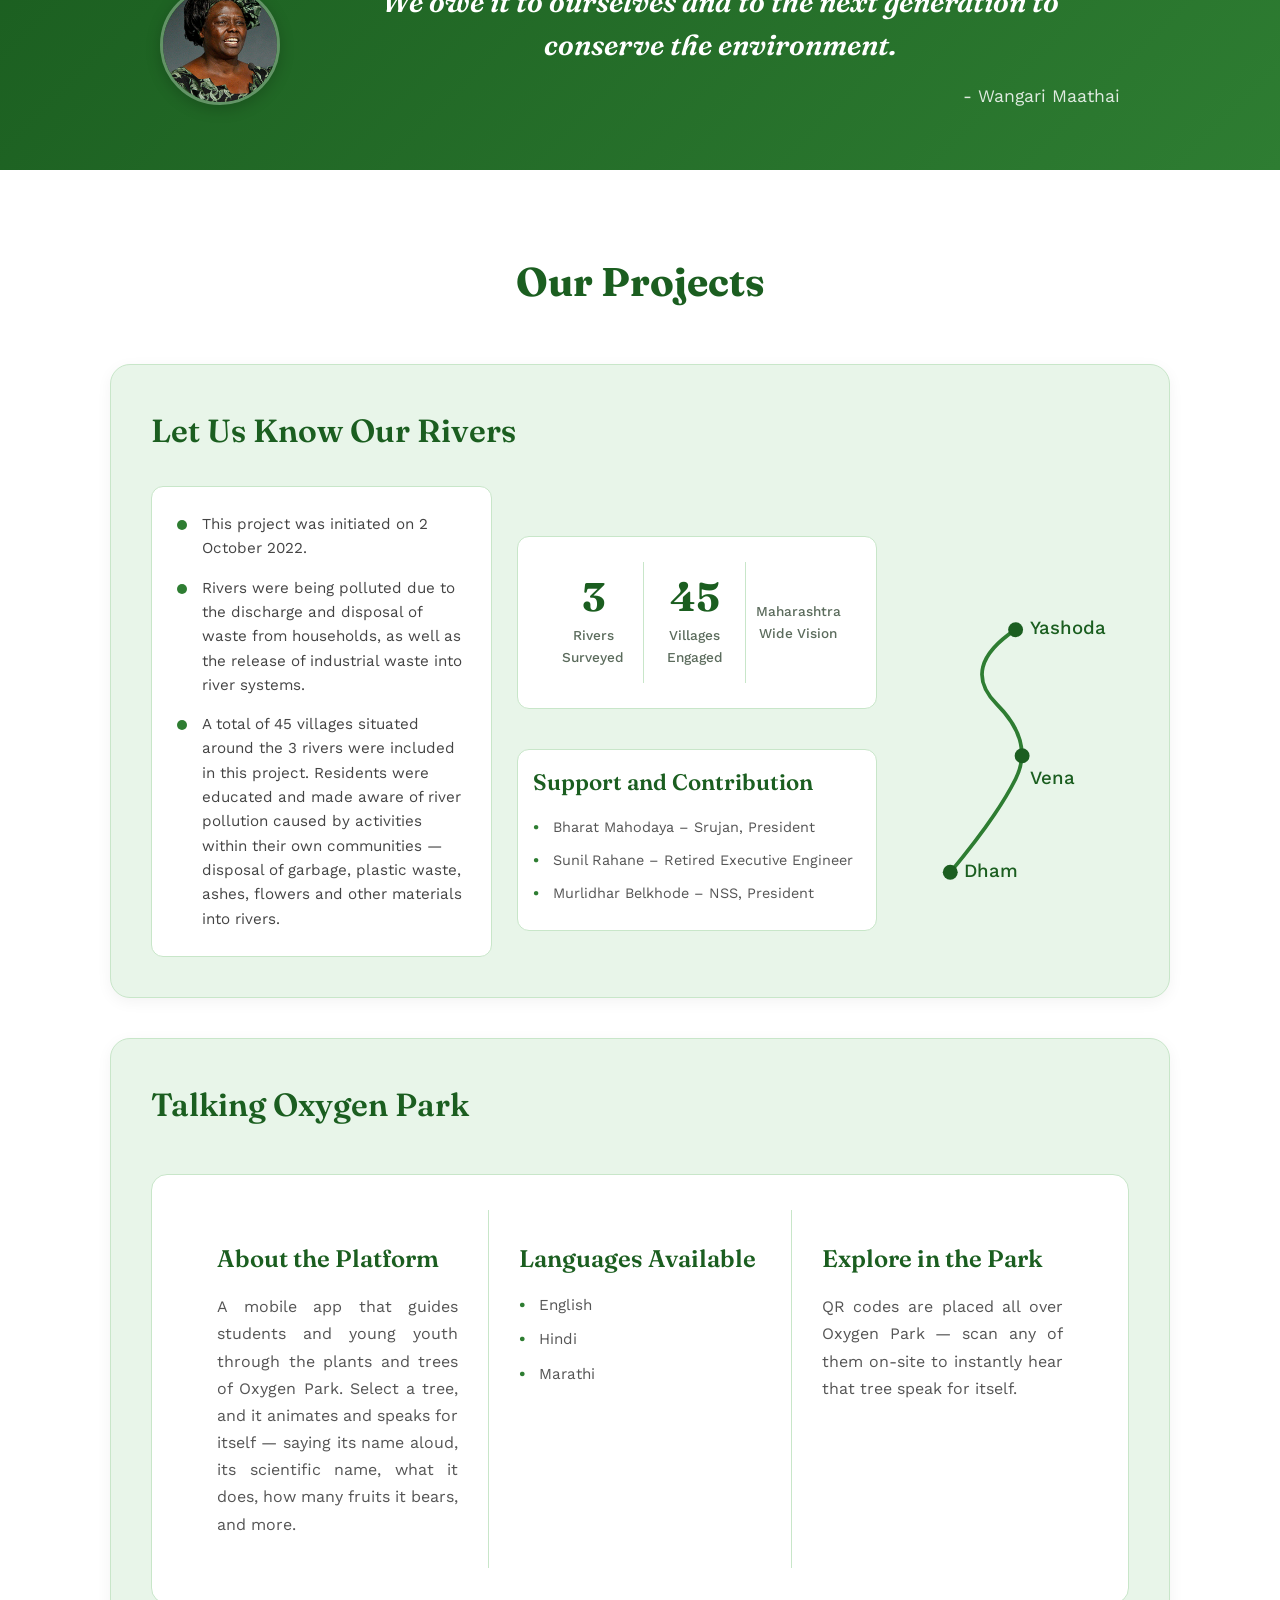
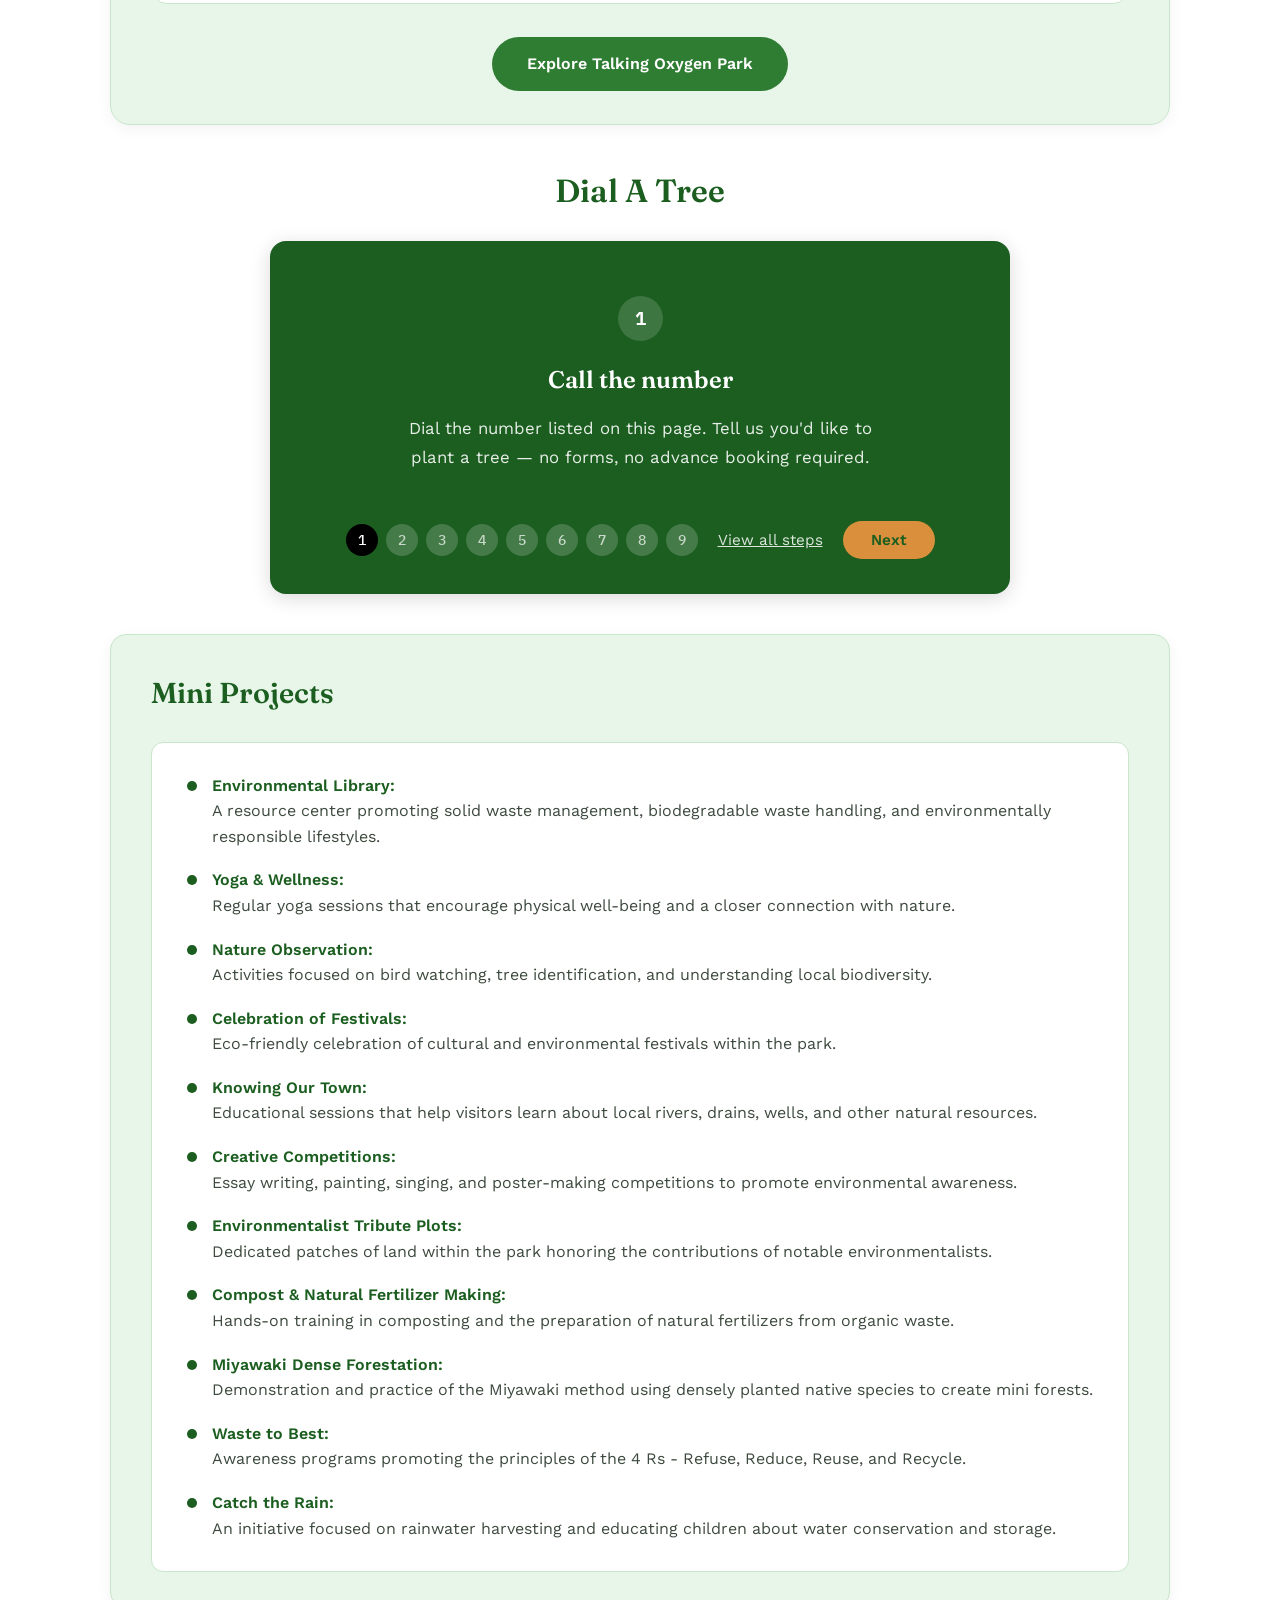
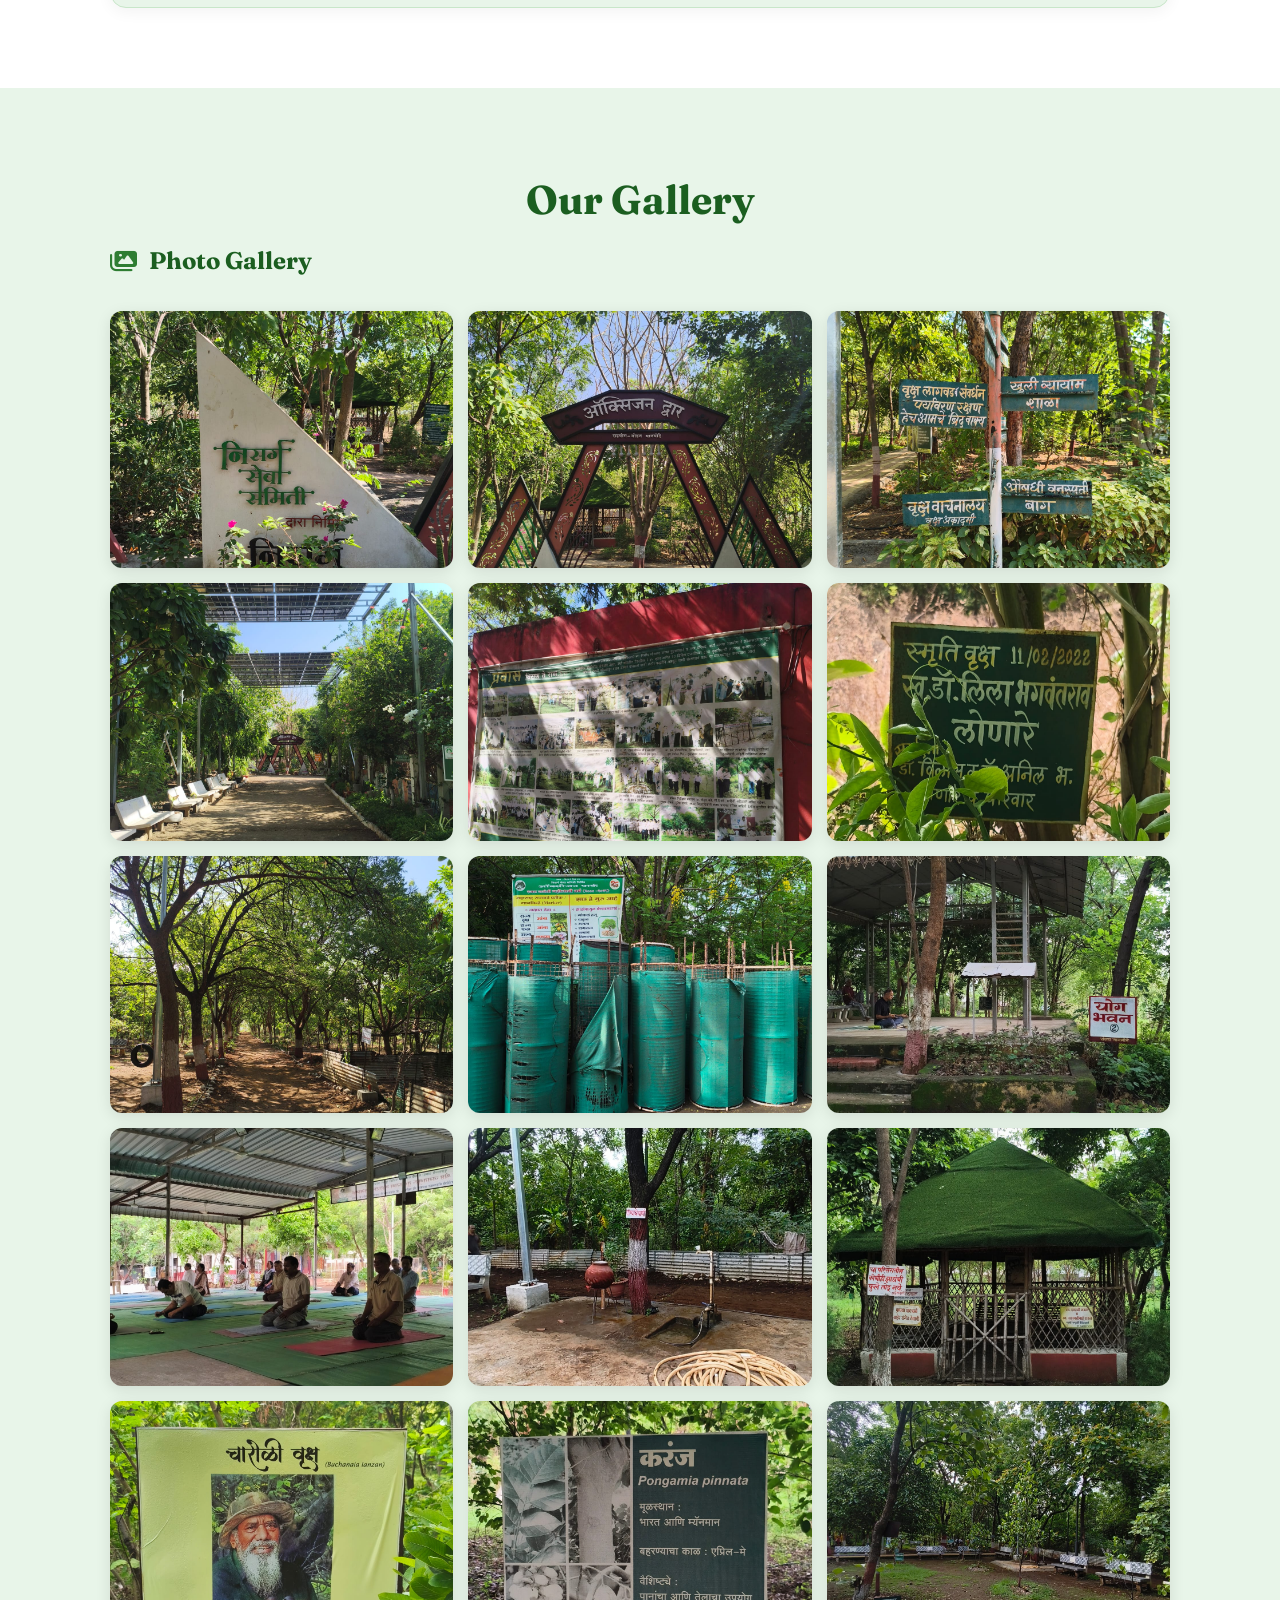
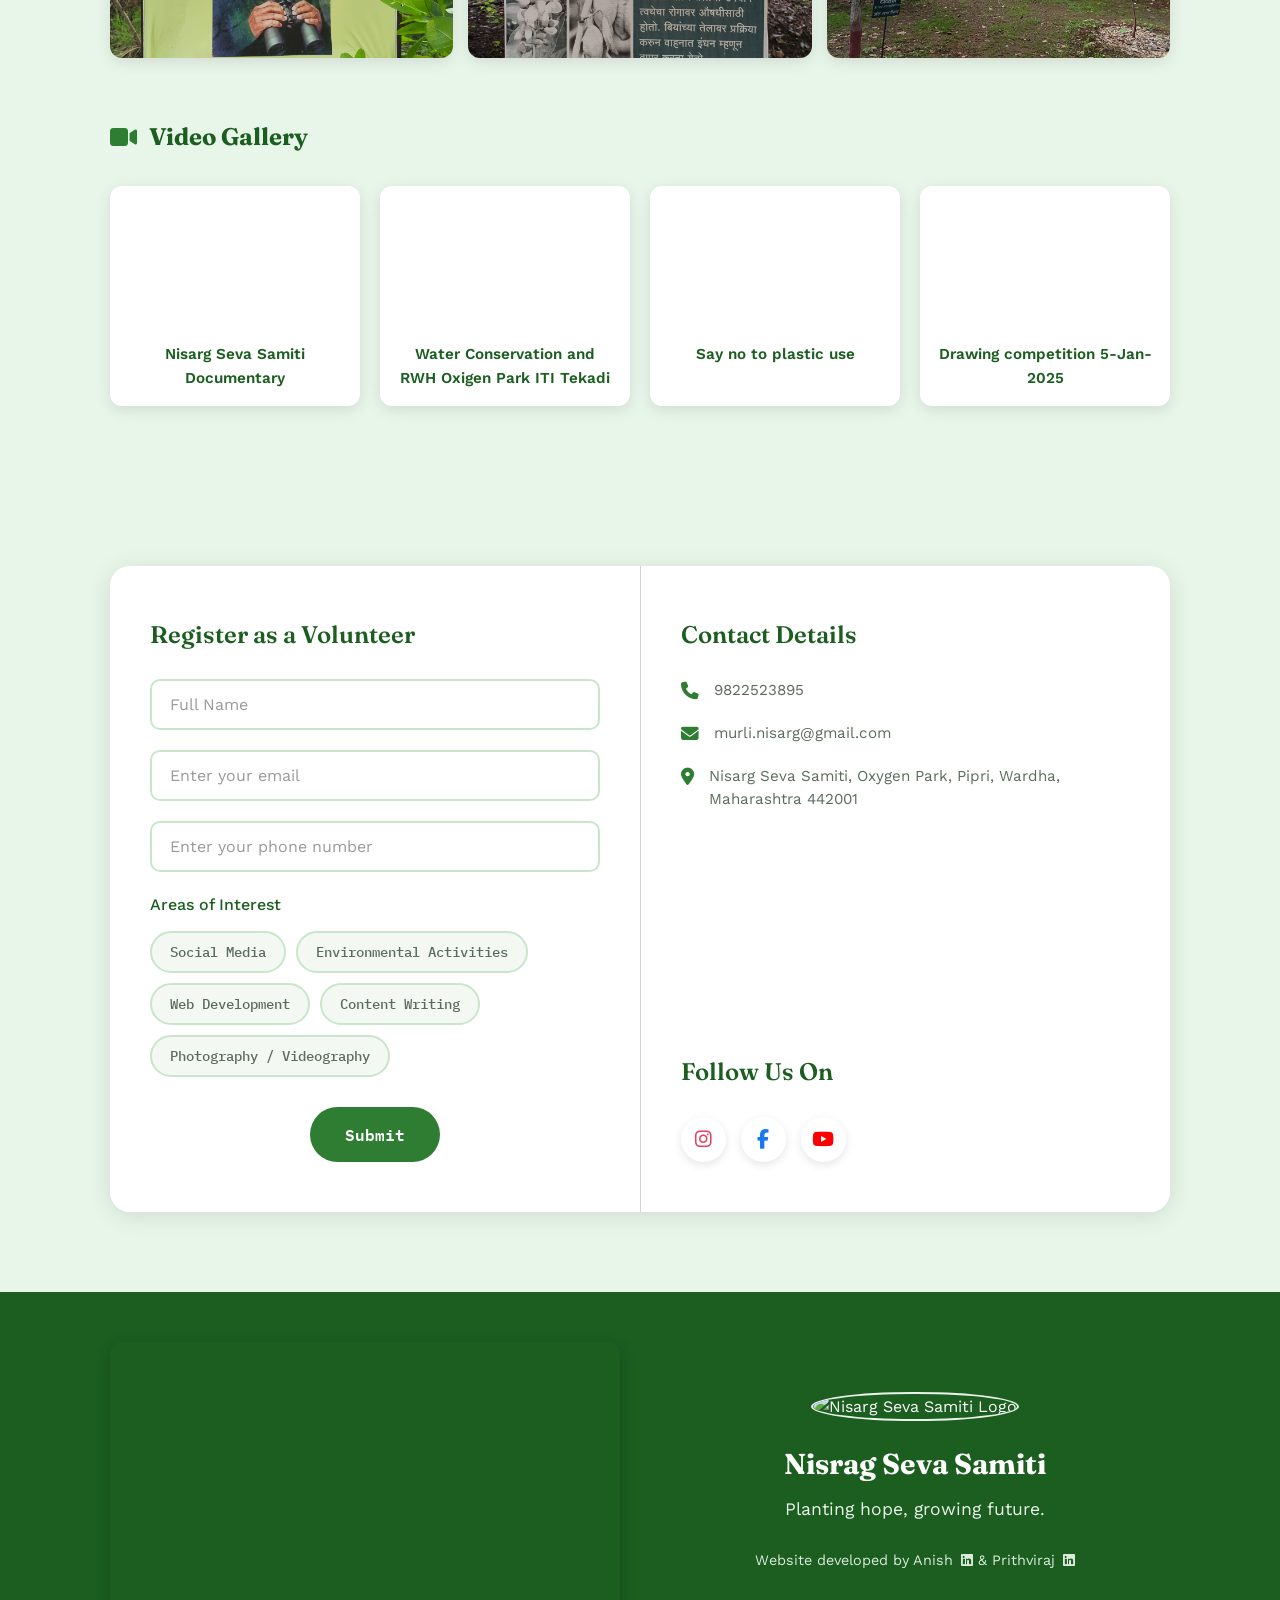
==== commit ec75eaac: "Wangari bro" ====
--- a/index.html
+++ b/index.html
@@ -484,8 +484,8 @@
     <section class="quote-strip">
         <div class="container">
             <div class="quote-content">
-                <div class="quote-portrait">x
-                    <img src="Tree Photos\Asli Wangari.png" alt="Wangari Maathai" class="portrait-image">
+                <div class="quote-portrait">
+                    <img src="Tree Photos/Asli Wangari.png" alt="Wangari Maathai" class="portrait-image">
                 </div>
                 <div class="quote-text-container">
                     <blockquote class="quote-text">
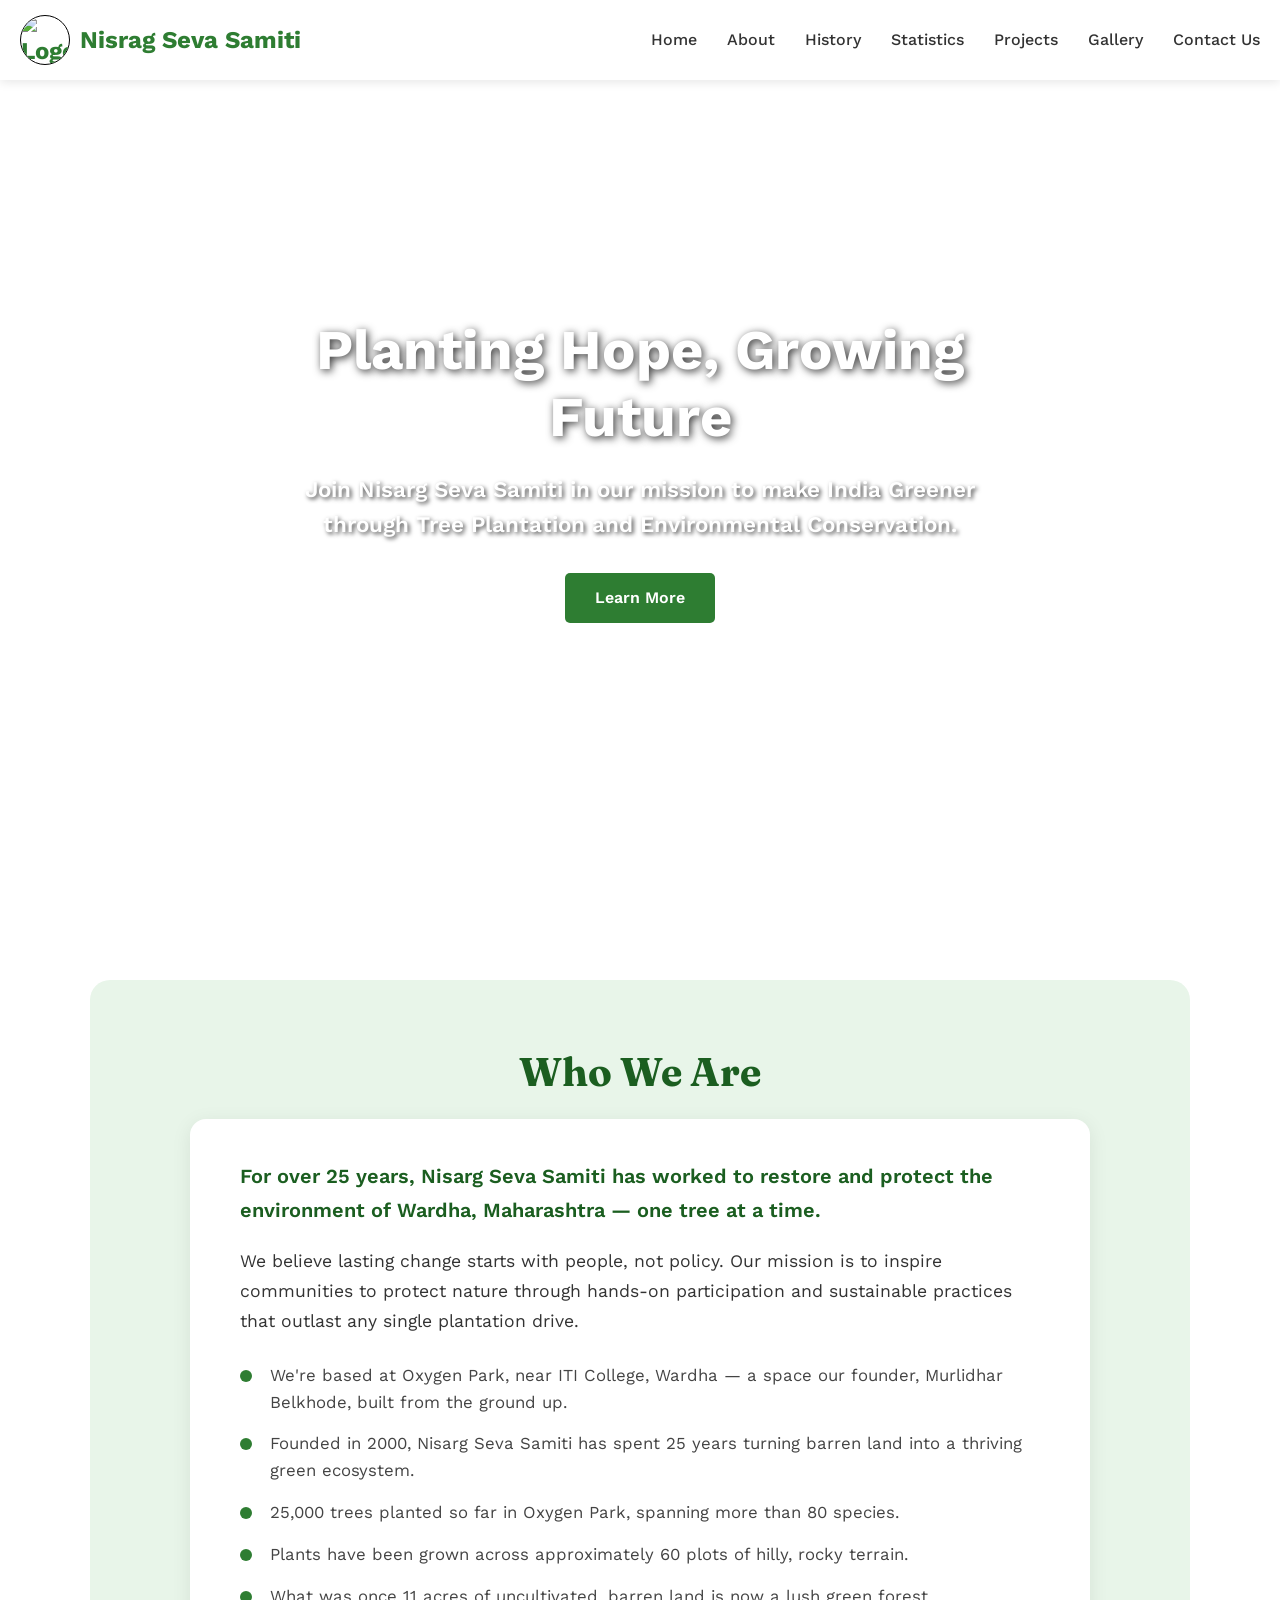
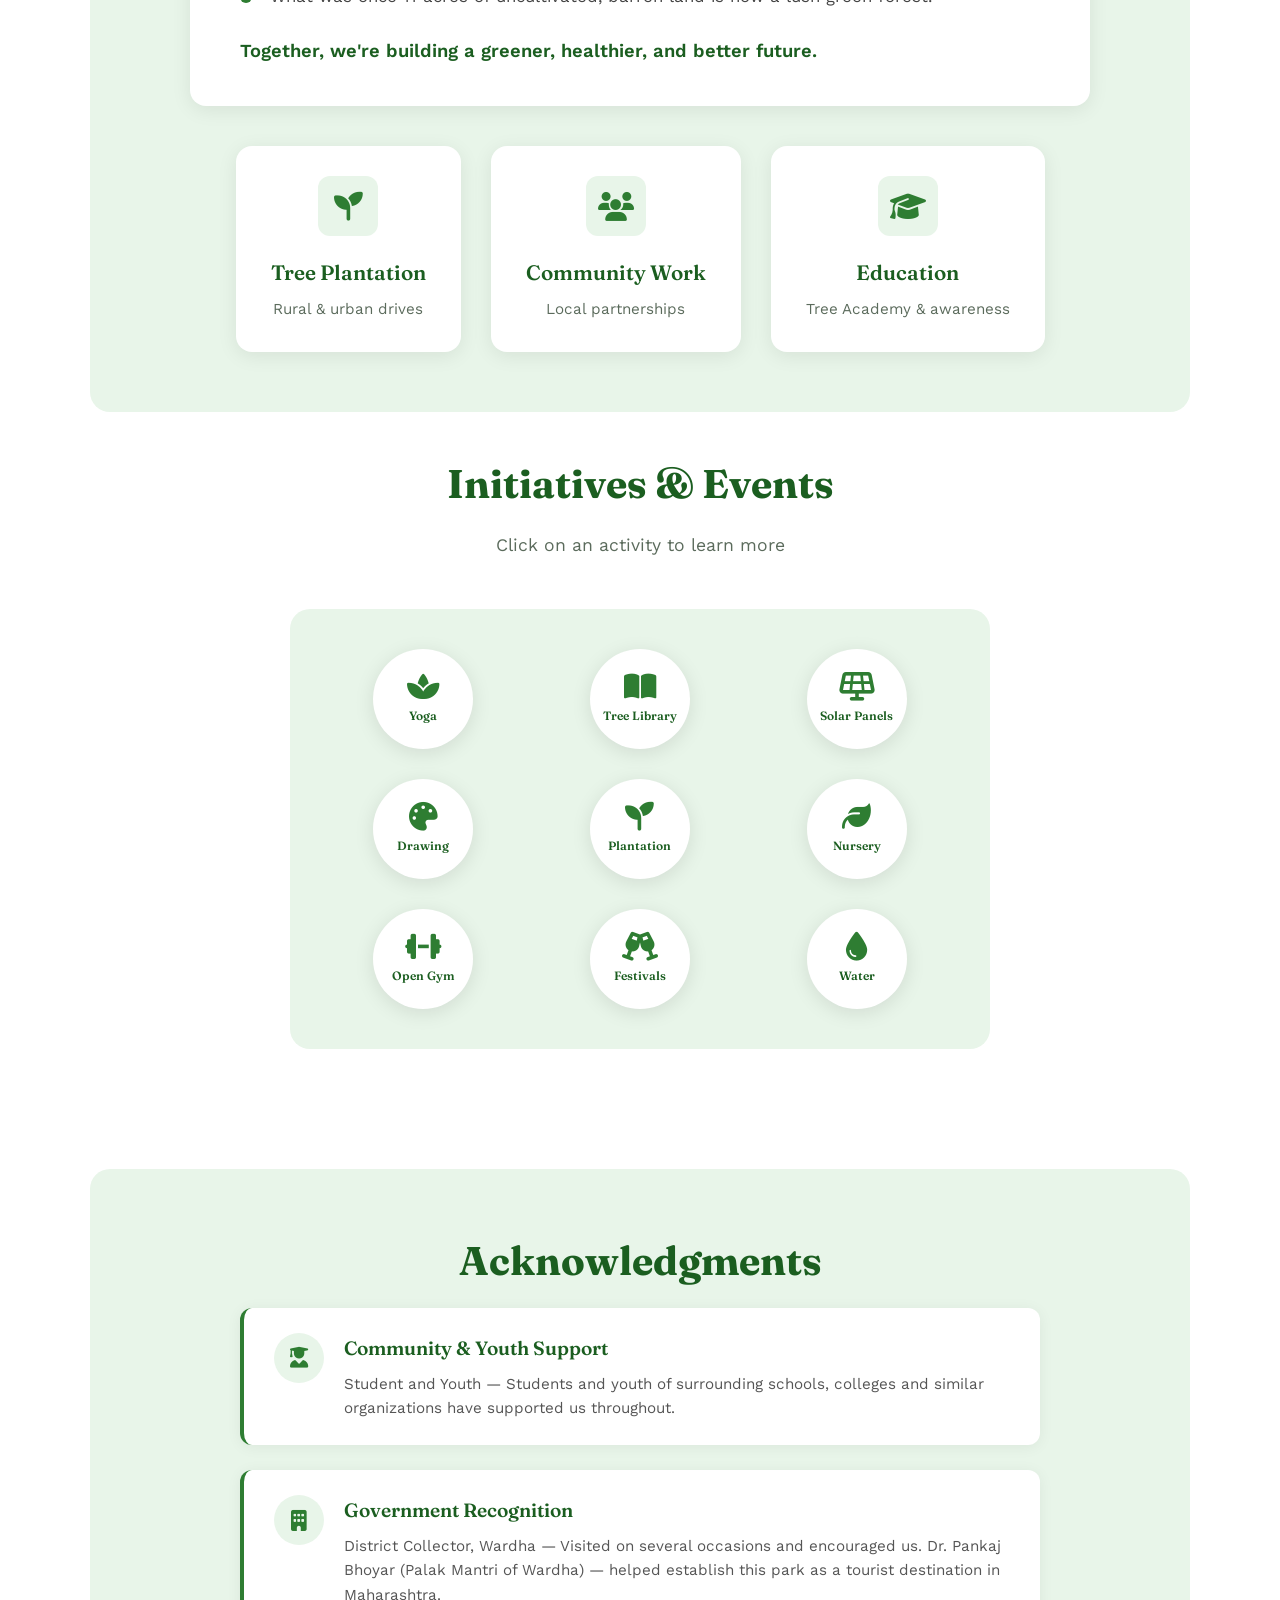
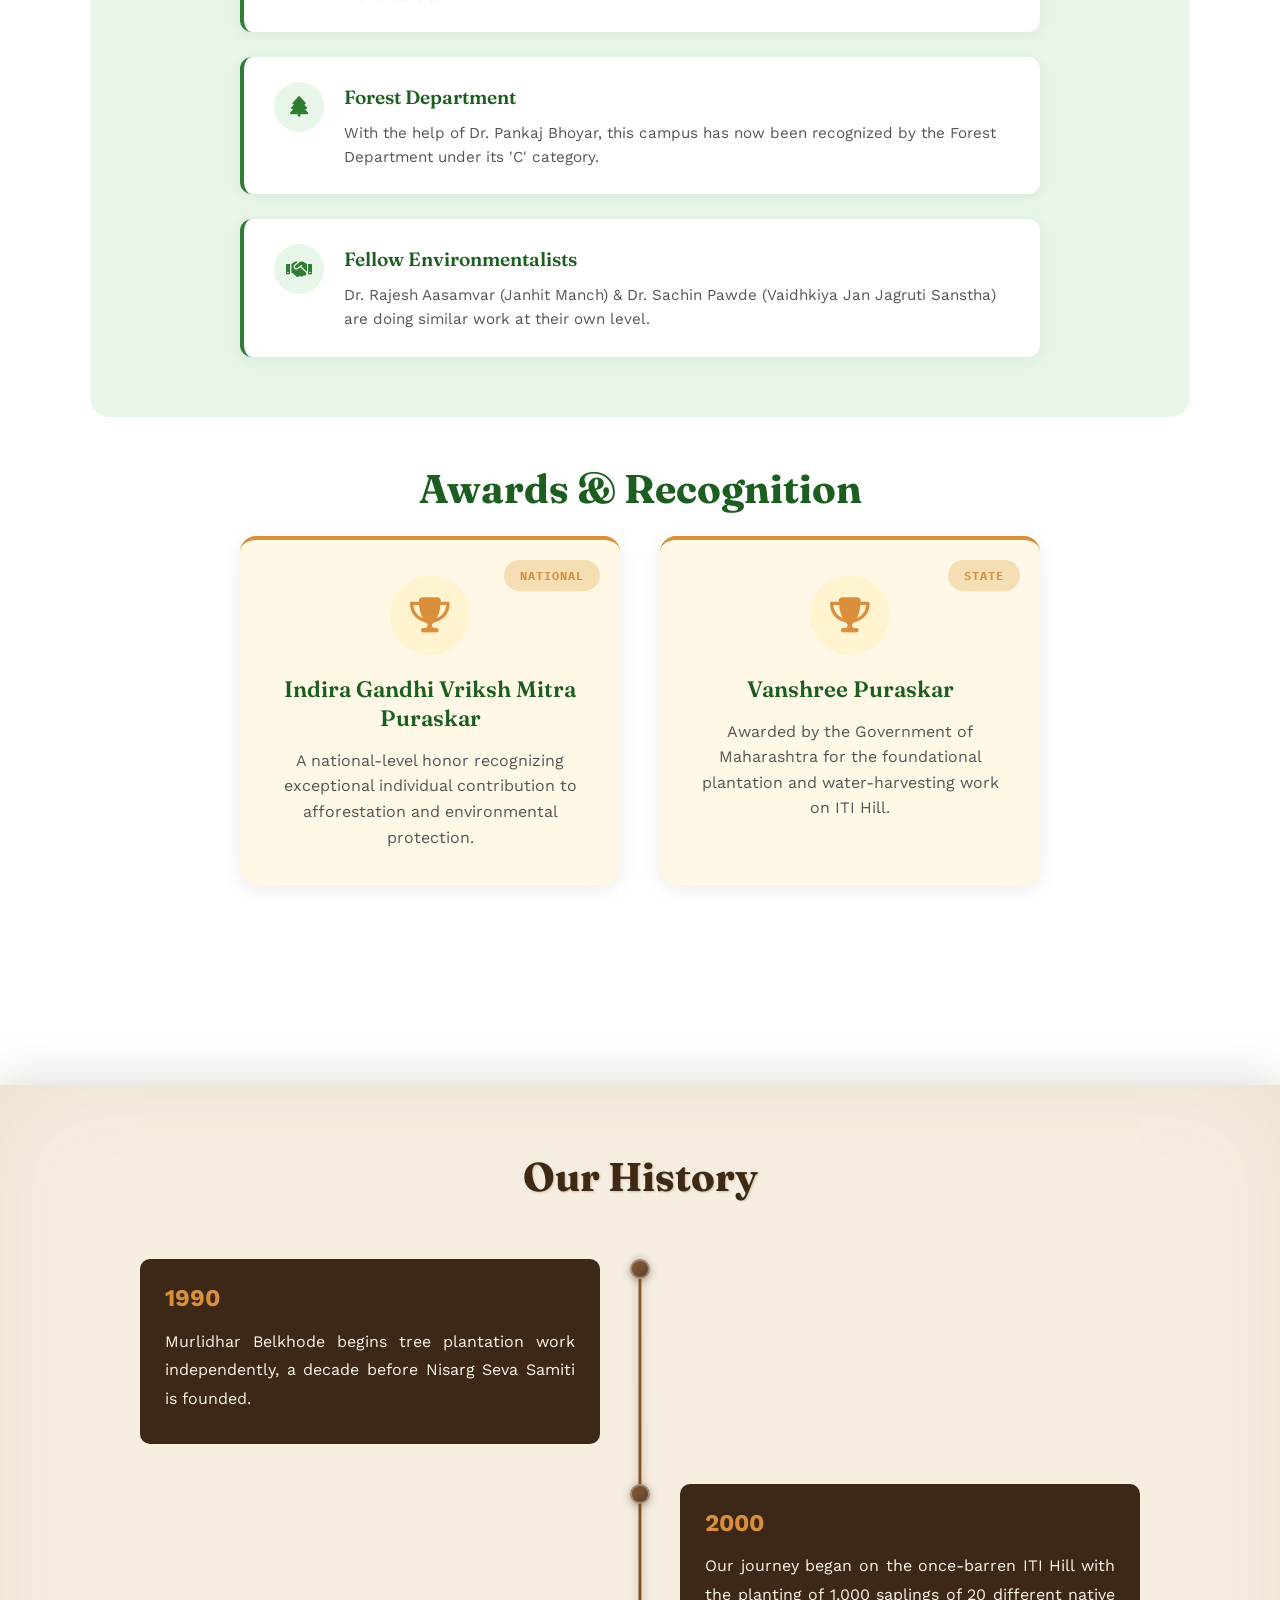
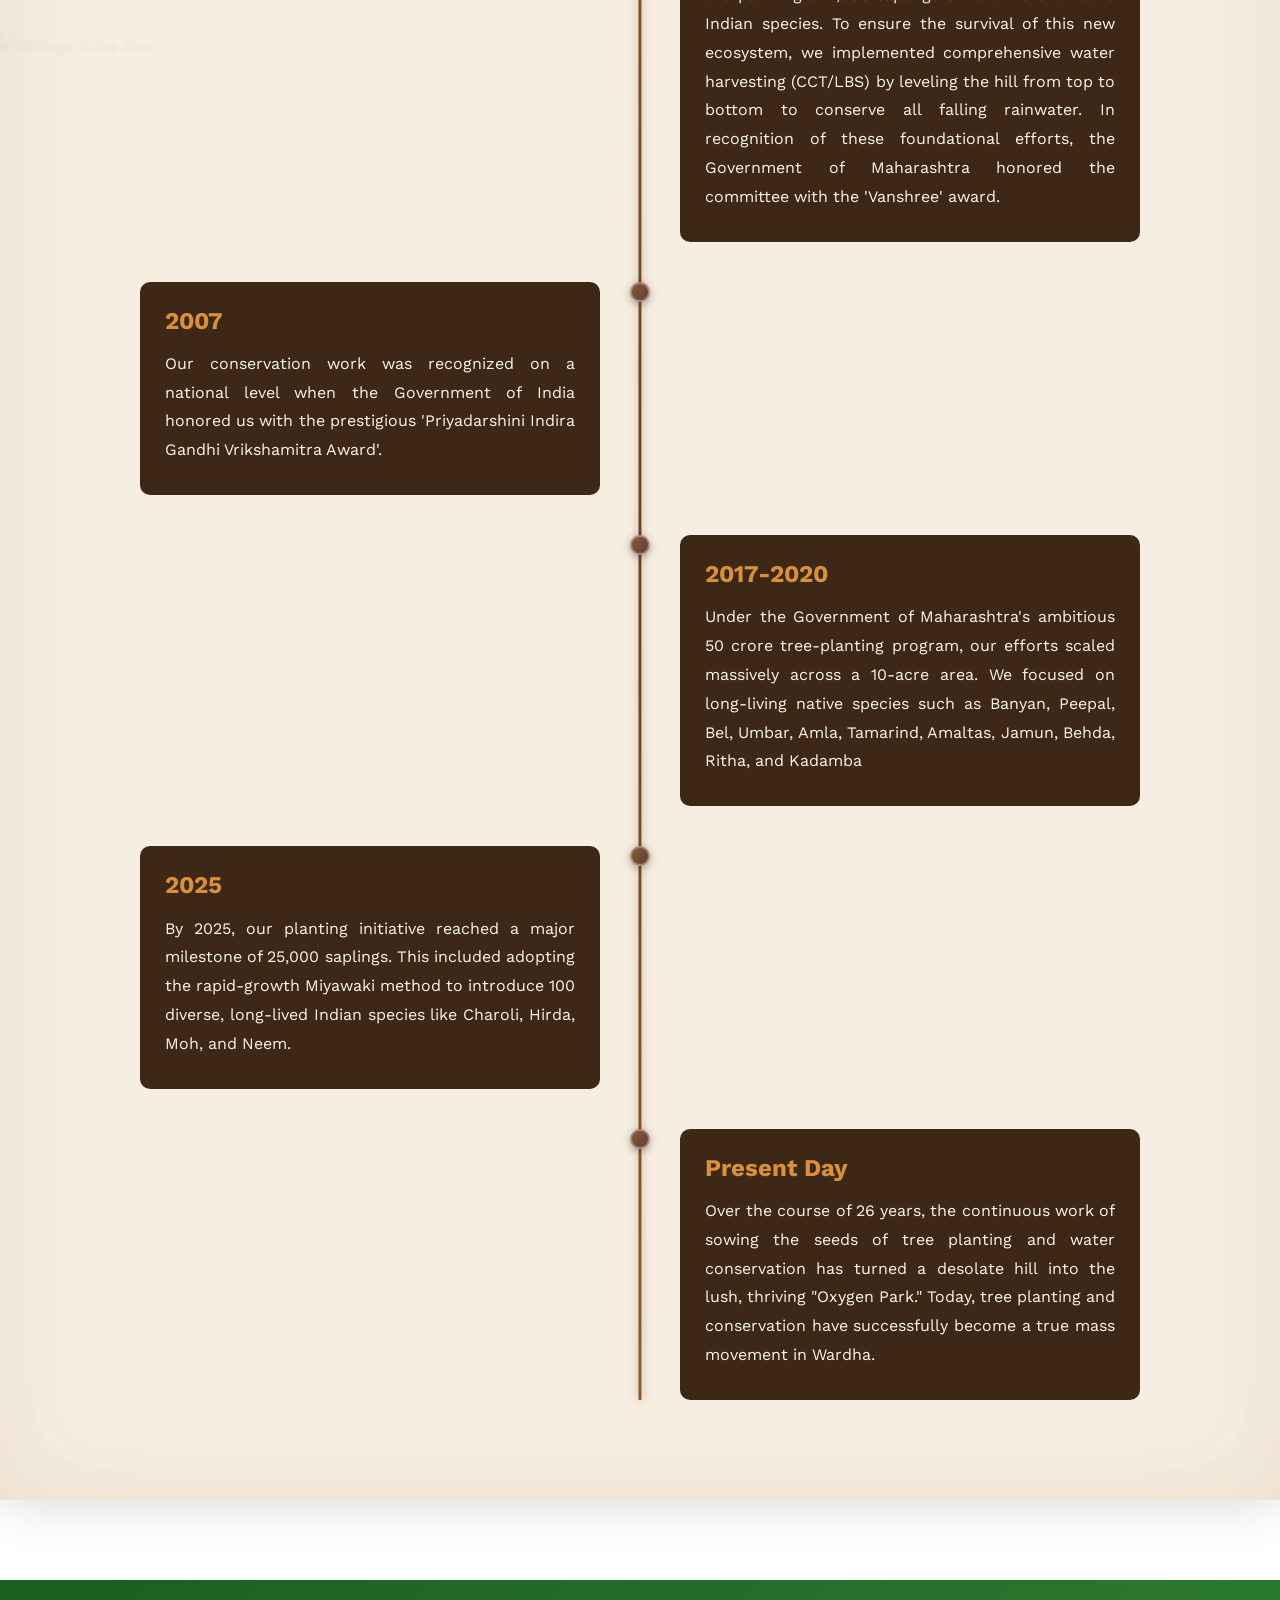
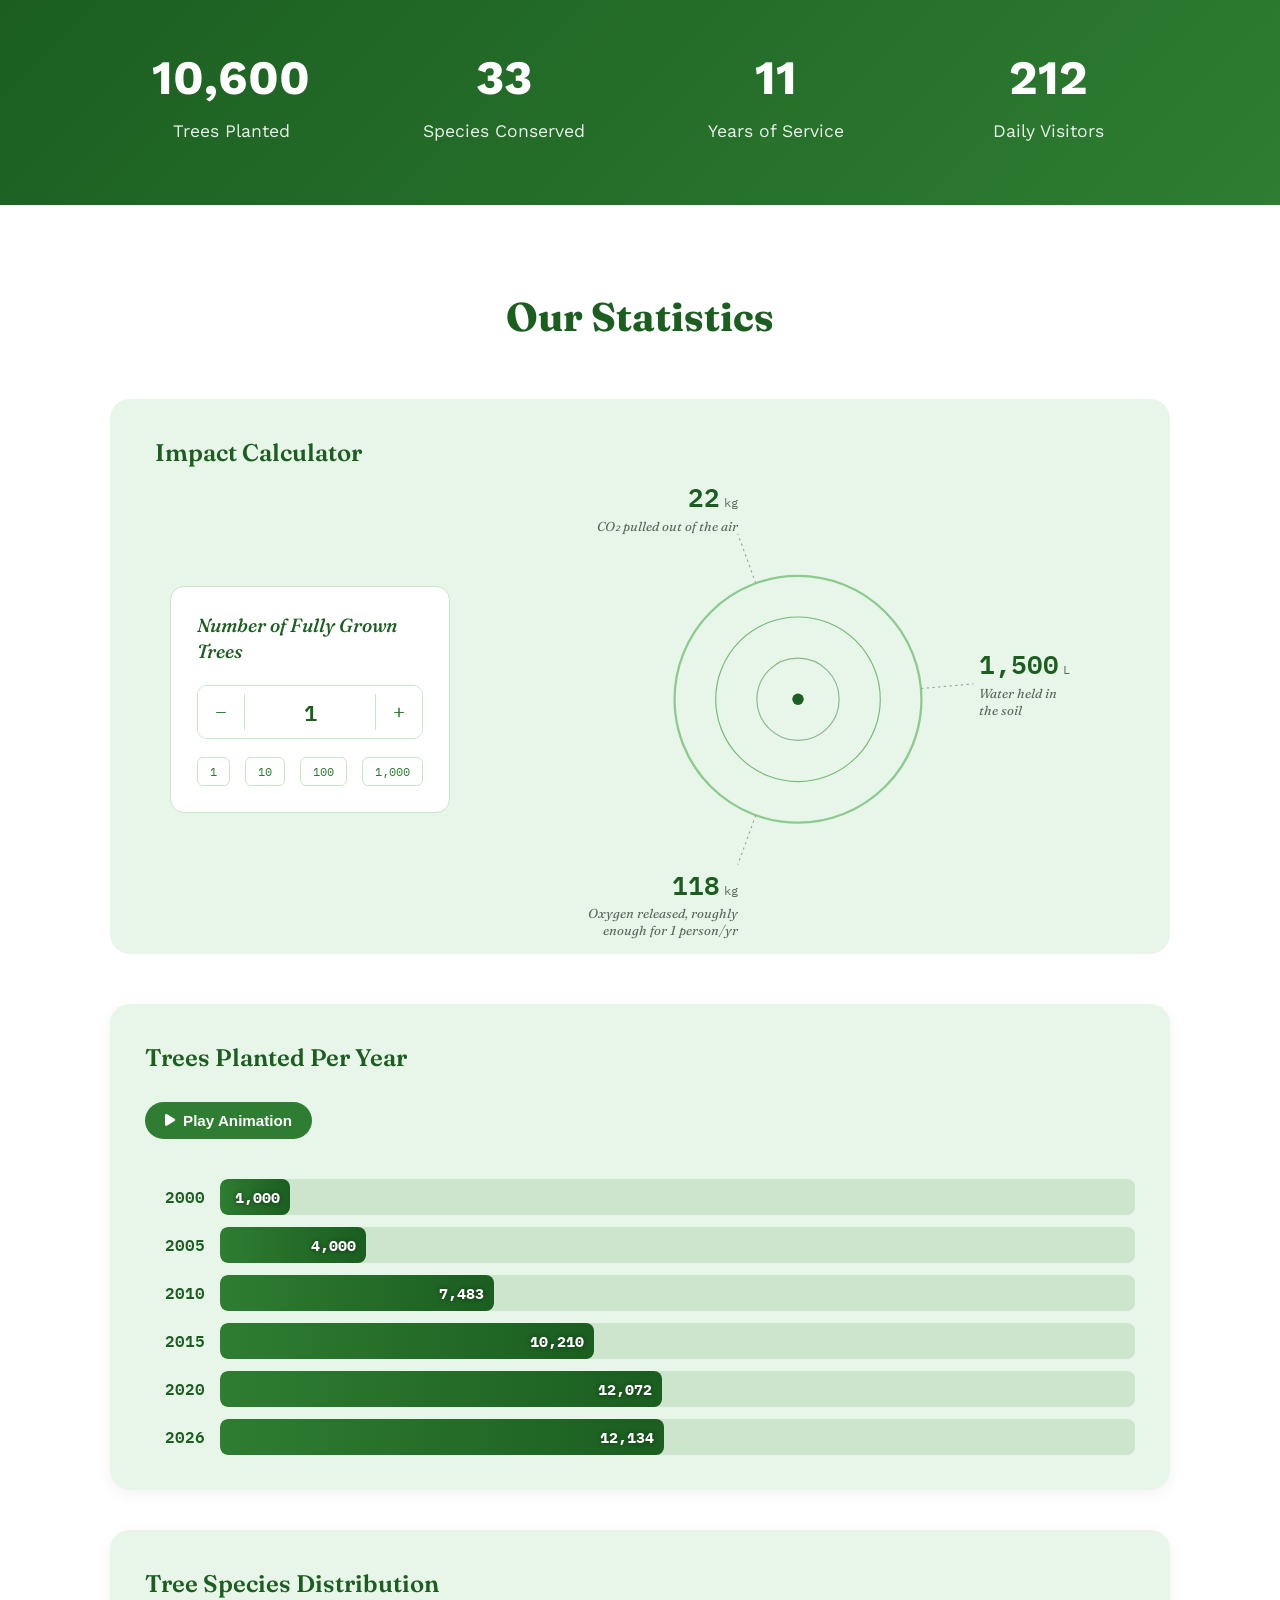
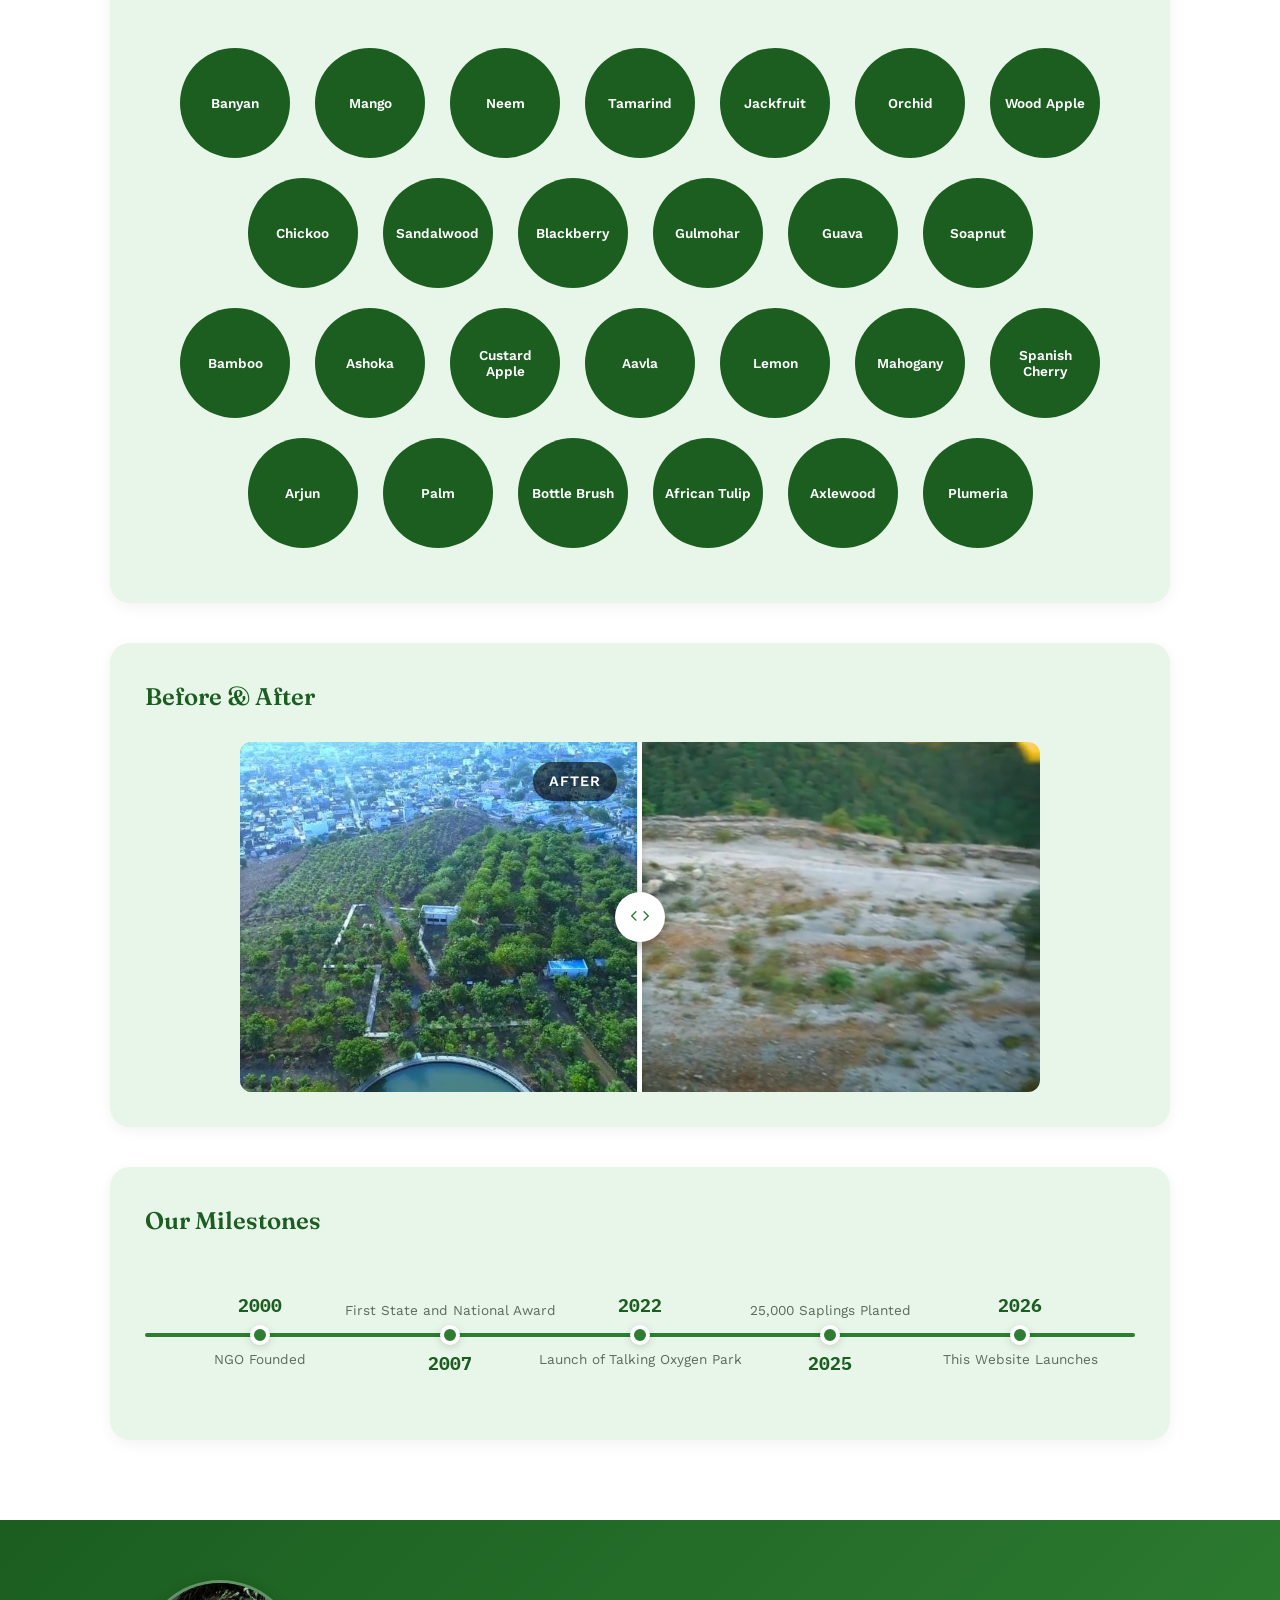
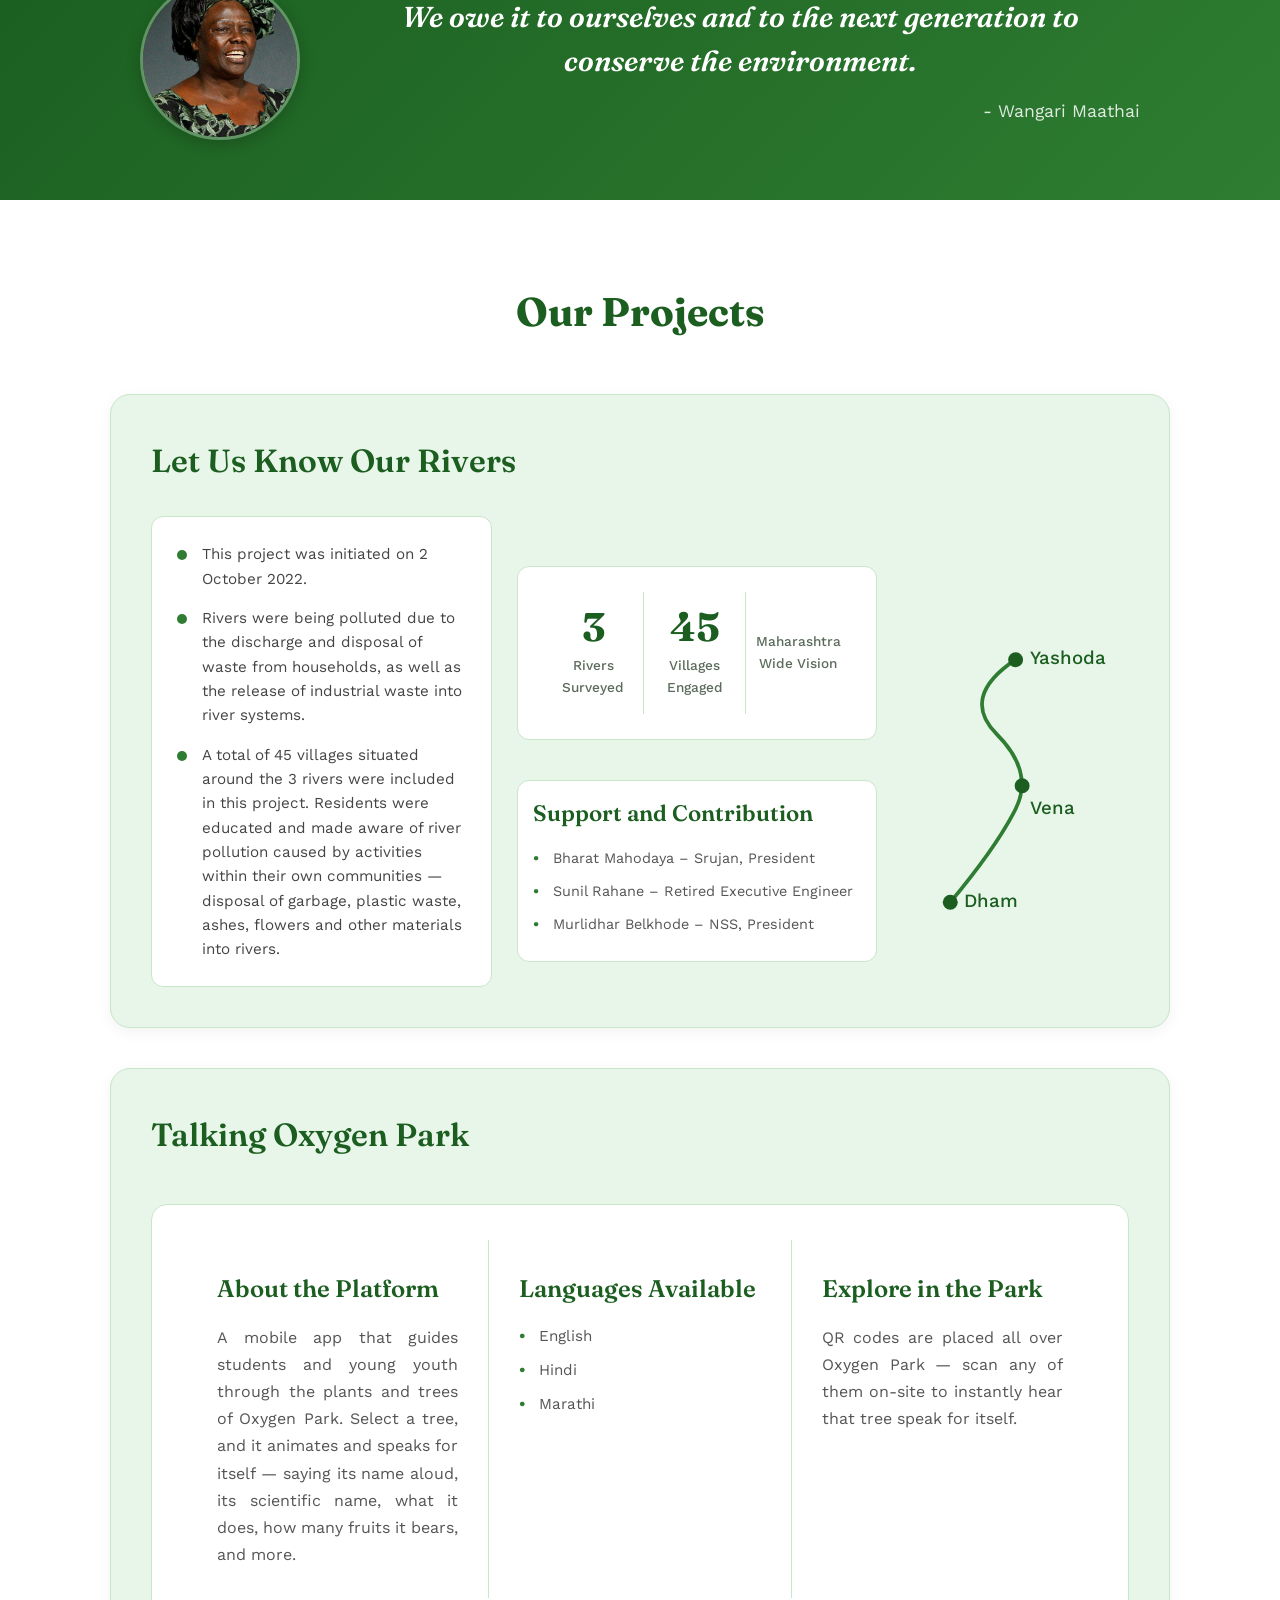
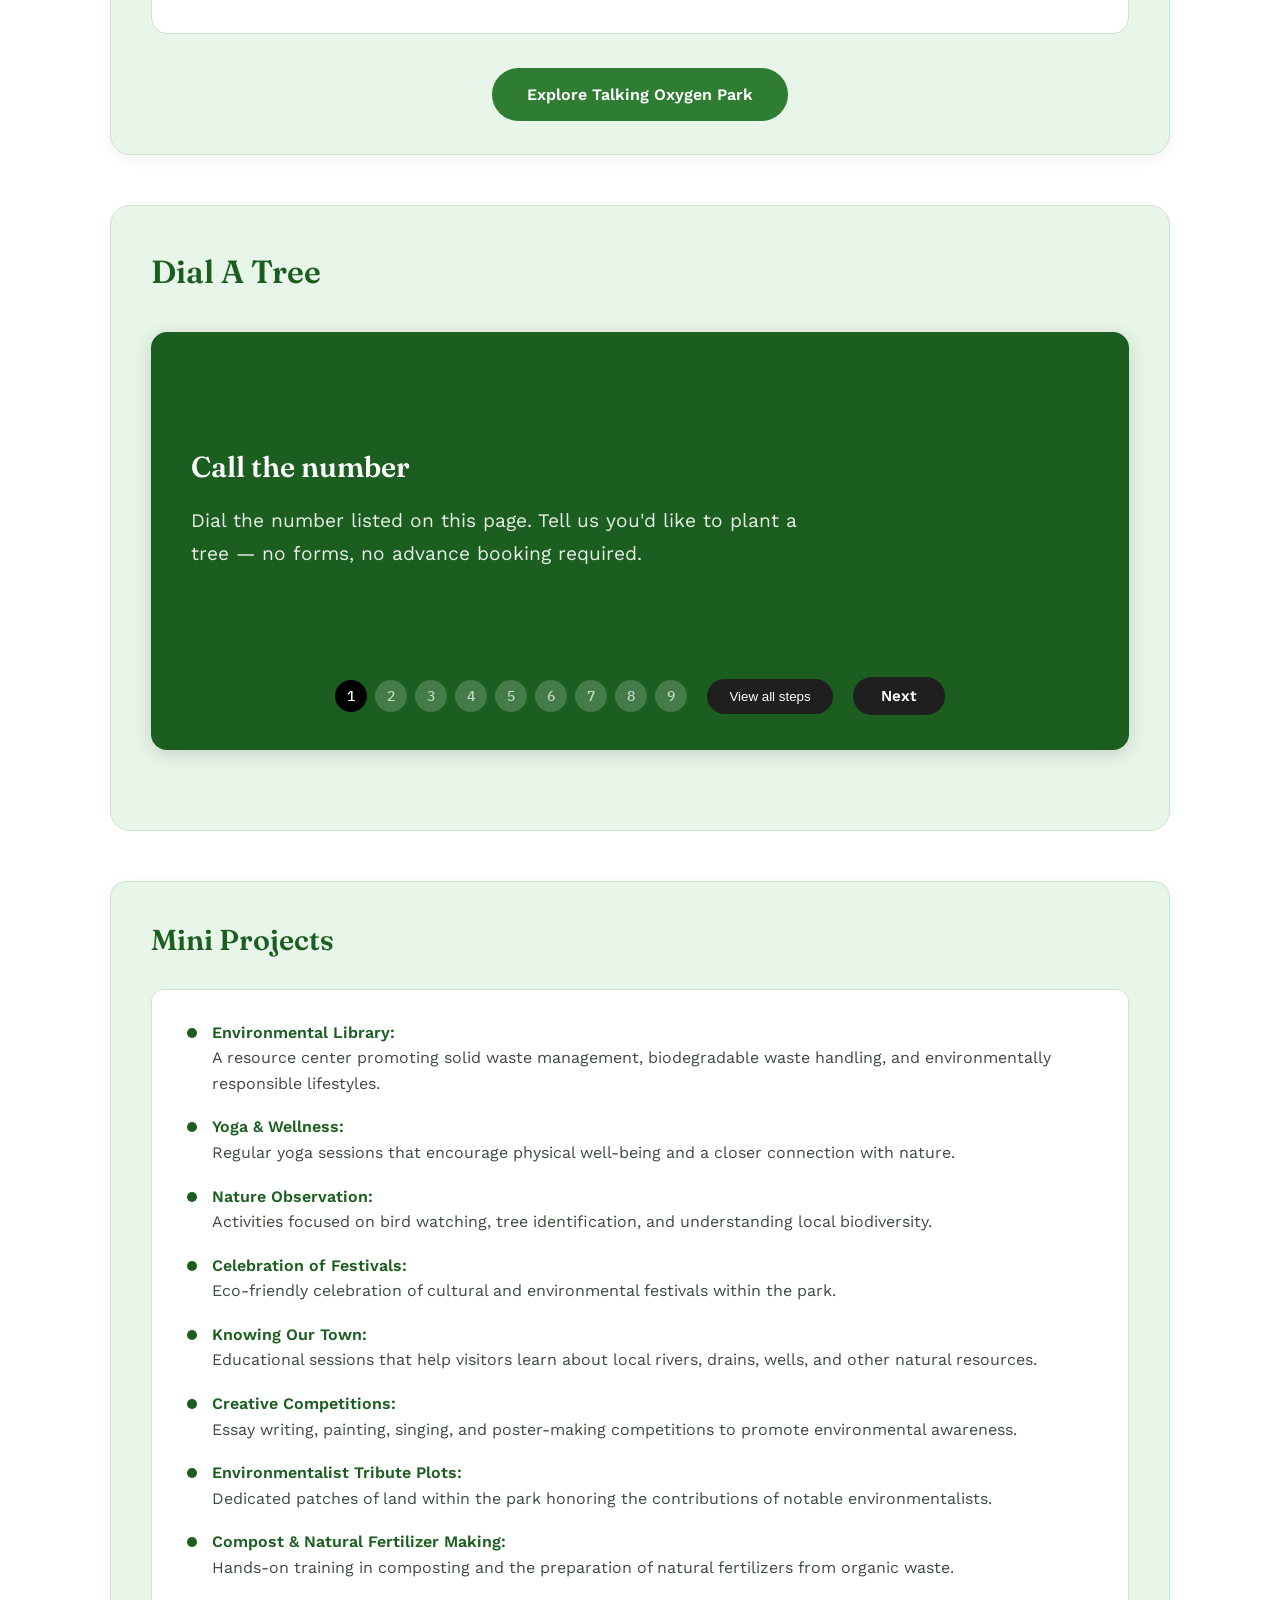
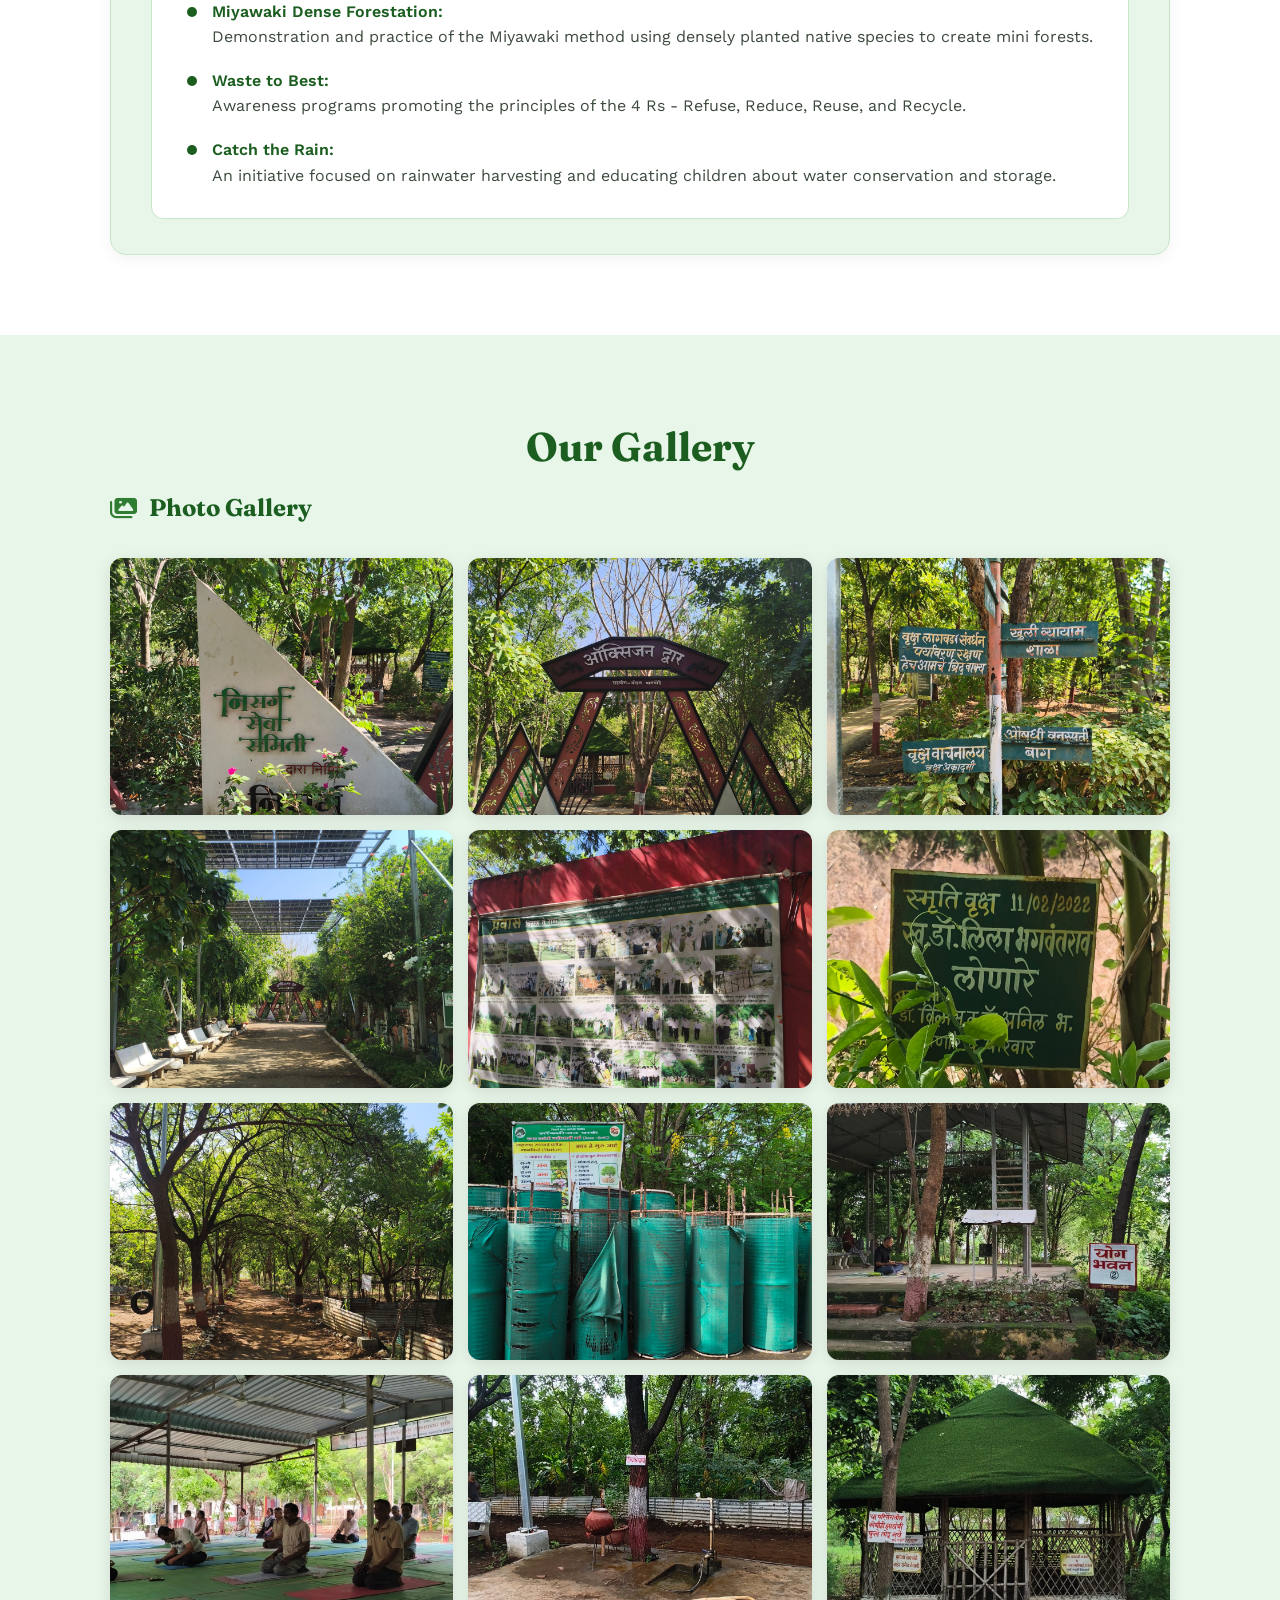
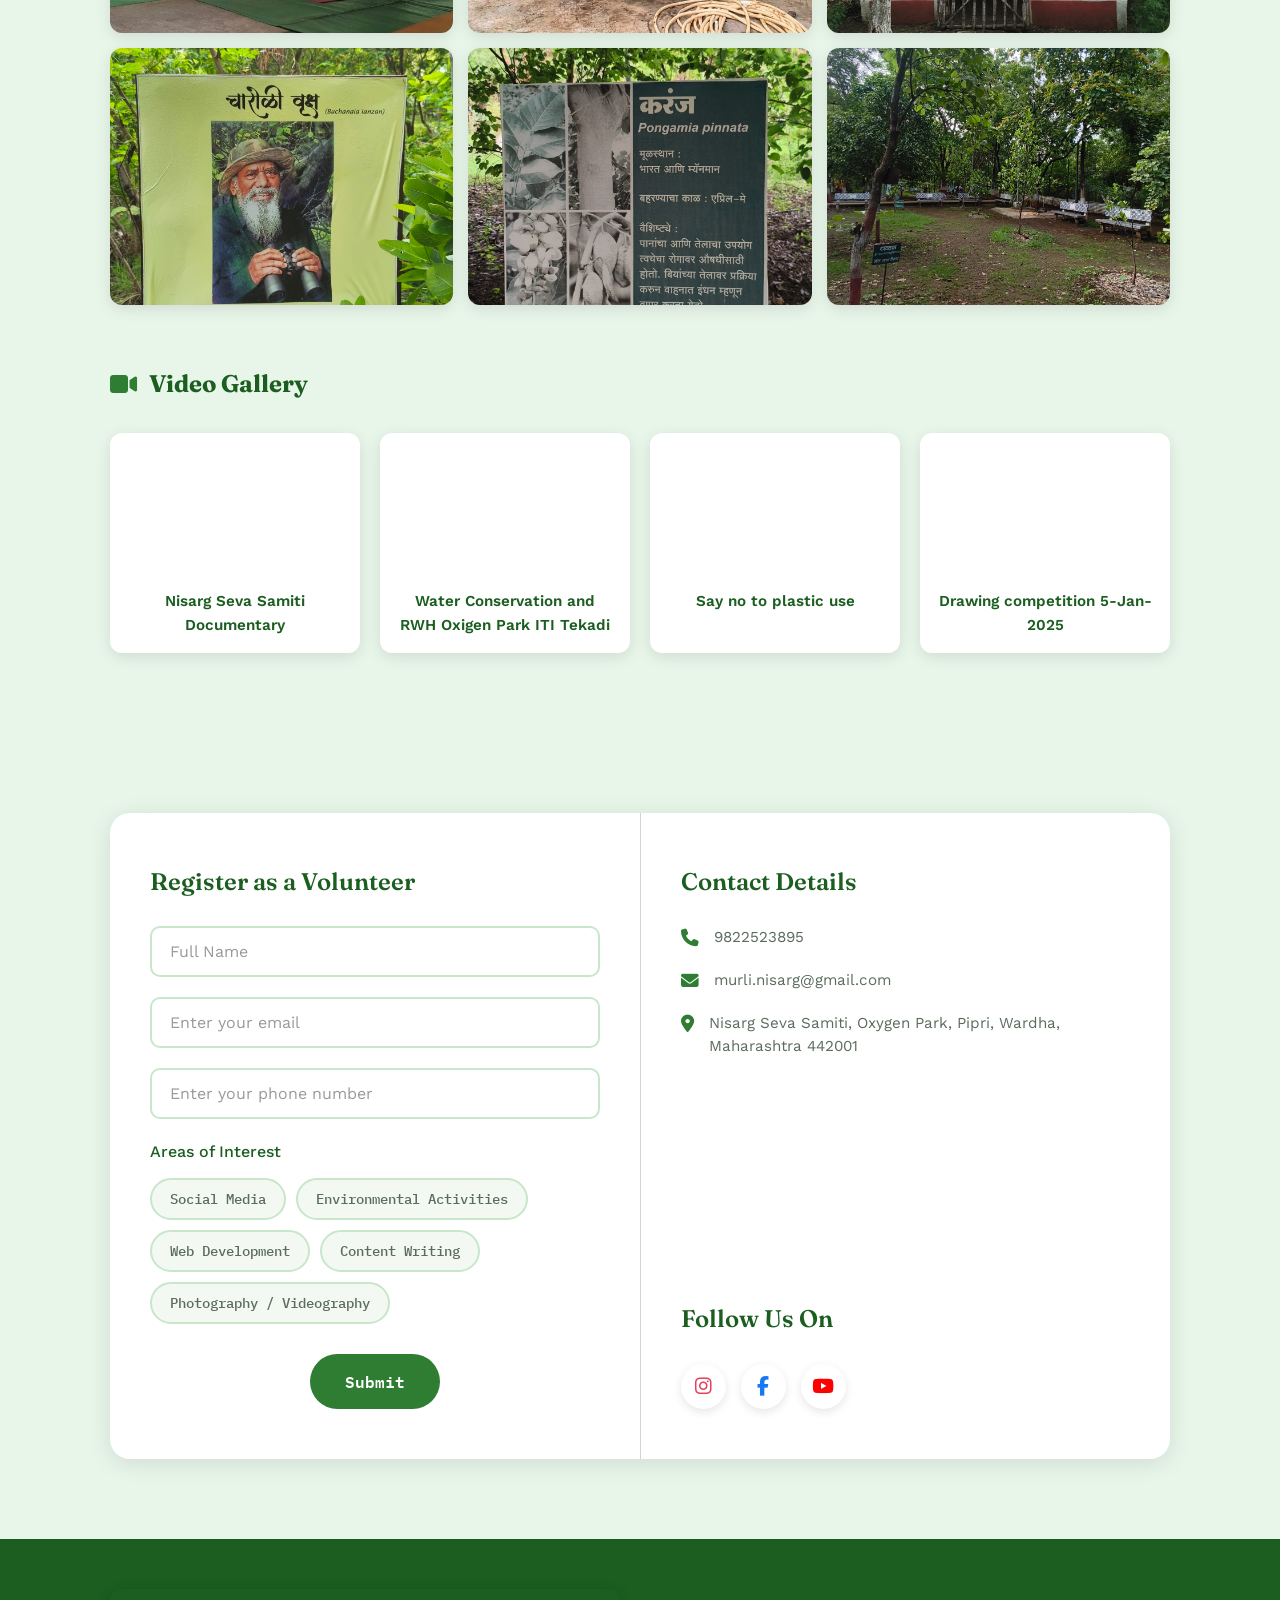
==== commit 9a662ee7: "dial a tree" ====
--- a/index.html
+++ b/index.html
@@ -606,6 +606,7 @@
             </div>
 
             <!-- Project No. 3: Dial A Tree -->
+        <div class = "dial-tree-section">
             <h3 class="dial-tree-heading">Dial A Tree</h3>
             <div class="dial-tree-card">
                 <div class="dial-tree-content" id="dial-tree-content">
@@ -641,6 +642,7 @@
                     </div>
                 </div>
             </div>
+        </div>
 
             <!-- Mini Projects -->
             <div class="project-card mini-projects-card">
--- a/style.css
+++ b/style.css
@@ -536,8 +536,8 @@
 
 .quote-portrait {
     flex-shrink: 0;
-    width: 120px;
-    height: 120px;
+    width: 160px;
+    height: 160px;
     border-radius: 50%;
     overflow: hidden;
     border: 3px solid rgba(255, 255, 255, 0.3);
@@ -3131,12 +3131,20 @@
 /* ========================================
    PROJECT 3: DIAL A TREE
    ======================================== */
+.dial-tree-section {
+    background: var(--light-color);
+    border: 1px solid var(--border-color);
+    border-radius: 20px;
+    padding: 40px;
+    margin: 50px 0;
+}
+
 .dial-tree-heading {
-    text-align: center;
+    text-align: left;
     font-family: var(--font-heading);
     font-size: 2rem;
     color: var(--dark-color);
-    margin-bottom: 25px;
+    margin-bottom: 35px;
     font-weight: 600;
 }
 
@@ -3144,31 +3152,31 @@
     background: var(--dark-color);
     border-radius: 16px;
     padding: 35px 40px;
-    max-width: 740px;
+    max-width: 1057px;
     margin: 0 auto 40px;
     color: var(--white);
     box-shadow: 0 4px 20px rgba(0, 0, 0, 0.15);
 }
 
 .dial-tree-content {
-    min-height: 200px;
+    min-height: 280px;
     display: flex;
     flex-direction: column;
     justify-content: center;
 }
 
 .dial-tree-step {
-    text-align: center;
+    text-align: left;
     padding: 20px 0;
 }
 
 .step-display {
-    max-width: 500px;
-    margin: 0 auto;
+    max-width: 650px;
+    margin: 0;
 }
 
 .step-number {
-    display: inline-block;
+    display: none;
     width: 45px;
     height: 45px;
     background: rgba(255, 255, 255, 0.15);
@@ -3182,14 +3190,14 @@
 
 .step-title {
     font-family: var(--font-heading);
-    font-size: 1.5rem;
+    font-size: 1.8rem;
     color: var(--white);
     margin-bottom: 15px;
     font-weight: 600;
 }
 
 .step-body {
-    font-size: 1.05rem;
+    font-size: 1.2rem;
     line-height: 1.7;
     color: rgba(255, 255, 255, 0.9);
     margin: 0;
@@ -3220,12 +3228,12 @@
 }
 
 .all-step-item .step-title {
-    font-size: 1.1rem;
+    font-size: 1.3rem;
     margin-bottom: 8px;
 }
 
 .all-step-item .step-body {
-    font-size: 0.95rem;
+    font-size: 1.05rem;
 }
 
 /* Controls */
@@ -3268,19 +3276,18 @@
 }
 
 .view-all-btn {
-    background: none;
+    background: #1f1f1f;
+    color: white;
     border: none;
-    color: var(--white);
-    font-family: var(--font-body);
-    font-size: 0.95rem;
+    border-radius: 25px;
+    padding: 10px 22px;
     cursor: pointer;
-    text-decoration: underline;
-    opacity: 0.85;
-    transition: opacity 0.2s ease;
+    font-size: 0.95 rem;
+    text-decoration: none;
 }
 
 .view-all-btn:hover {
-    opacity: 1;
+    background: #333;
 }
 
 .nav-buttons {
@@ -3311,15 +3318,14 @@
 
 .next-btn,
 .start-over-btn {
-    background: var(--gold);
+    background: #1f1f1f;
+    color:white;
     border: none;
-    color: var(--dark-color);
 }
 
 .next-btn:hover,
 .start-over-btn:hover {
-    background: #c47f35;
-    transform: translateY(-1px);
+    background: #333;
 }
 
 .phone-link {
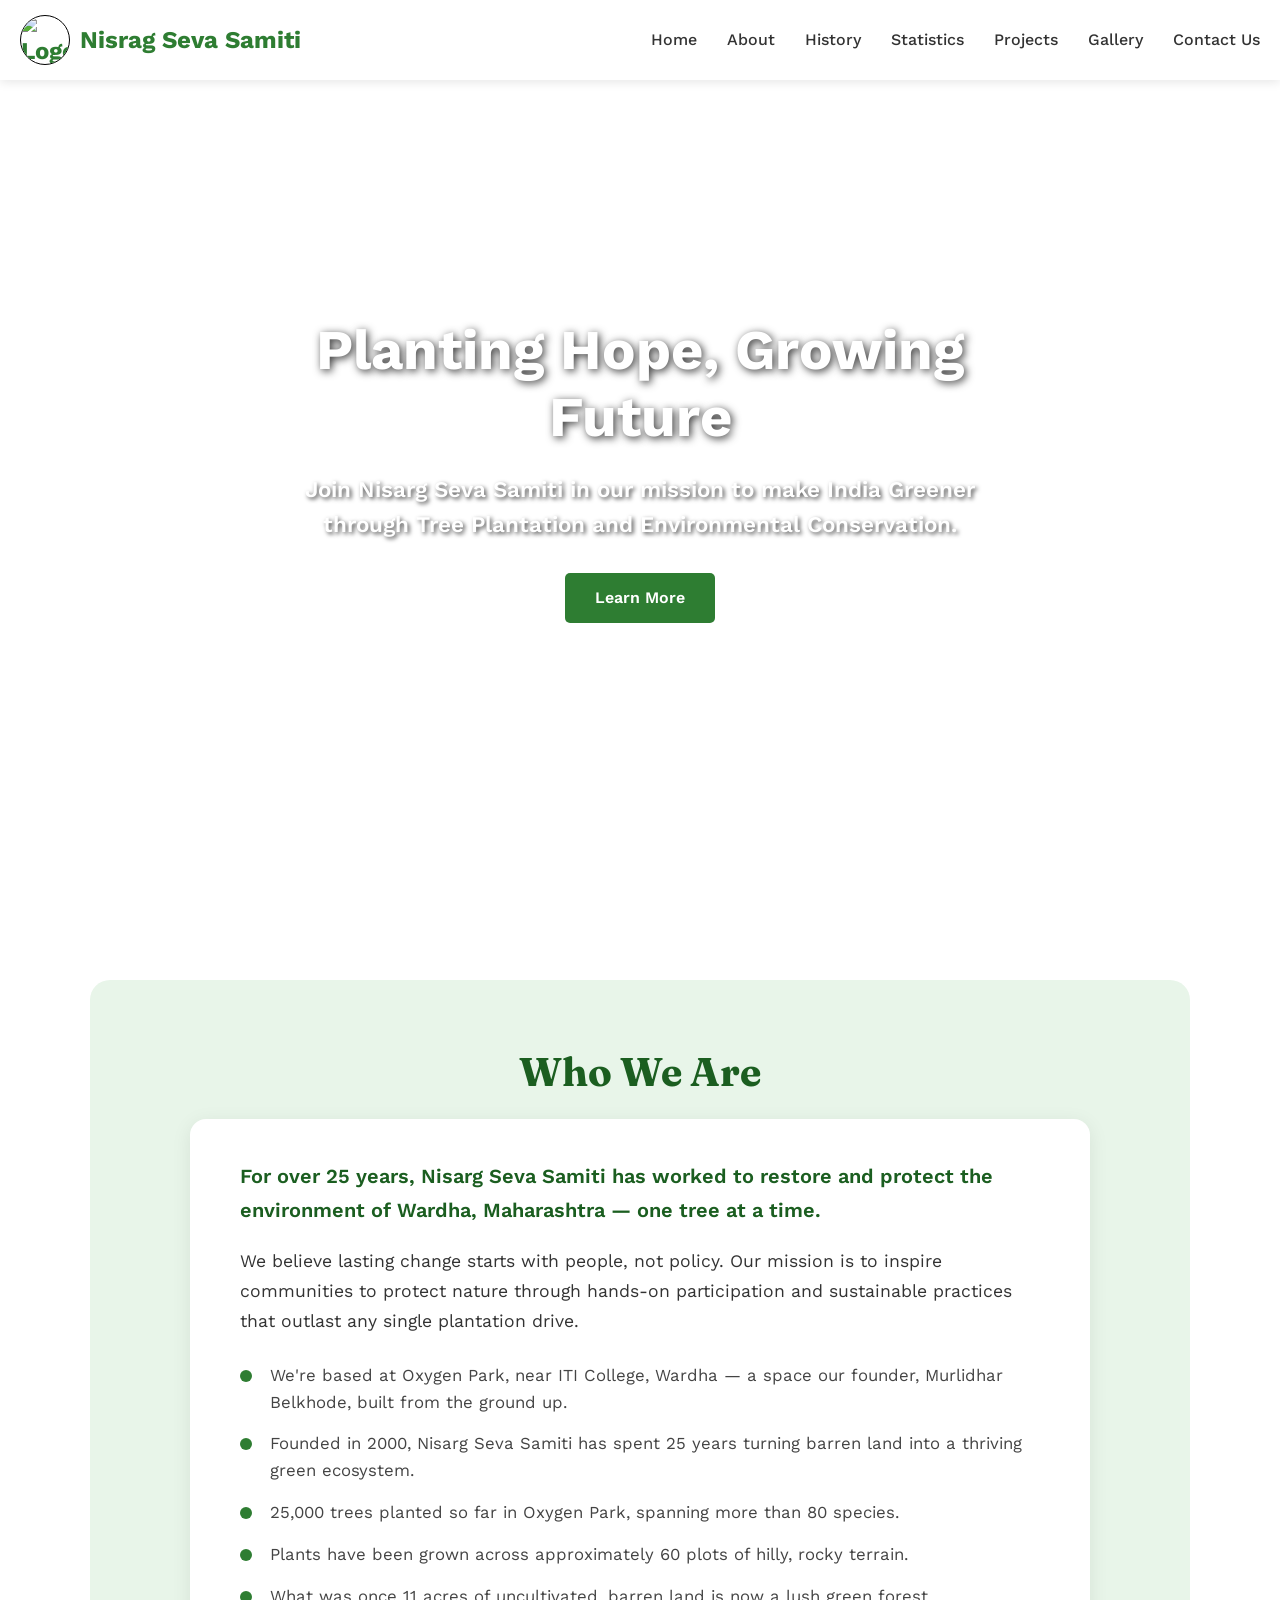
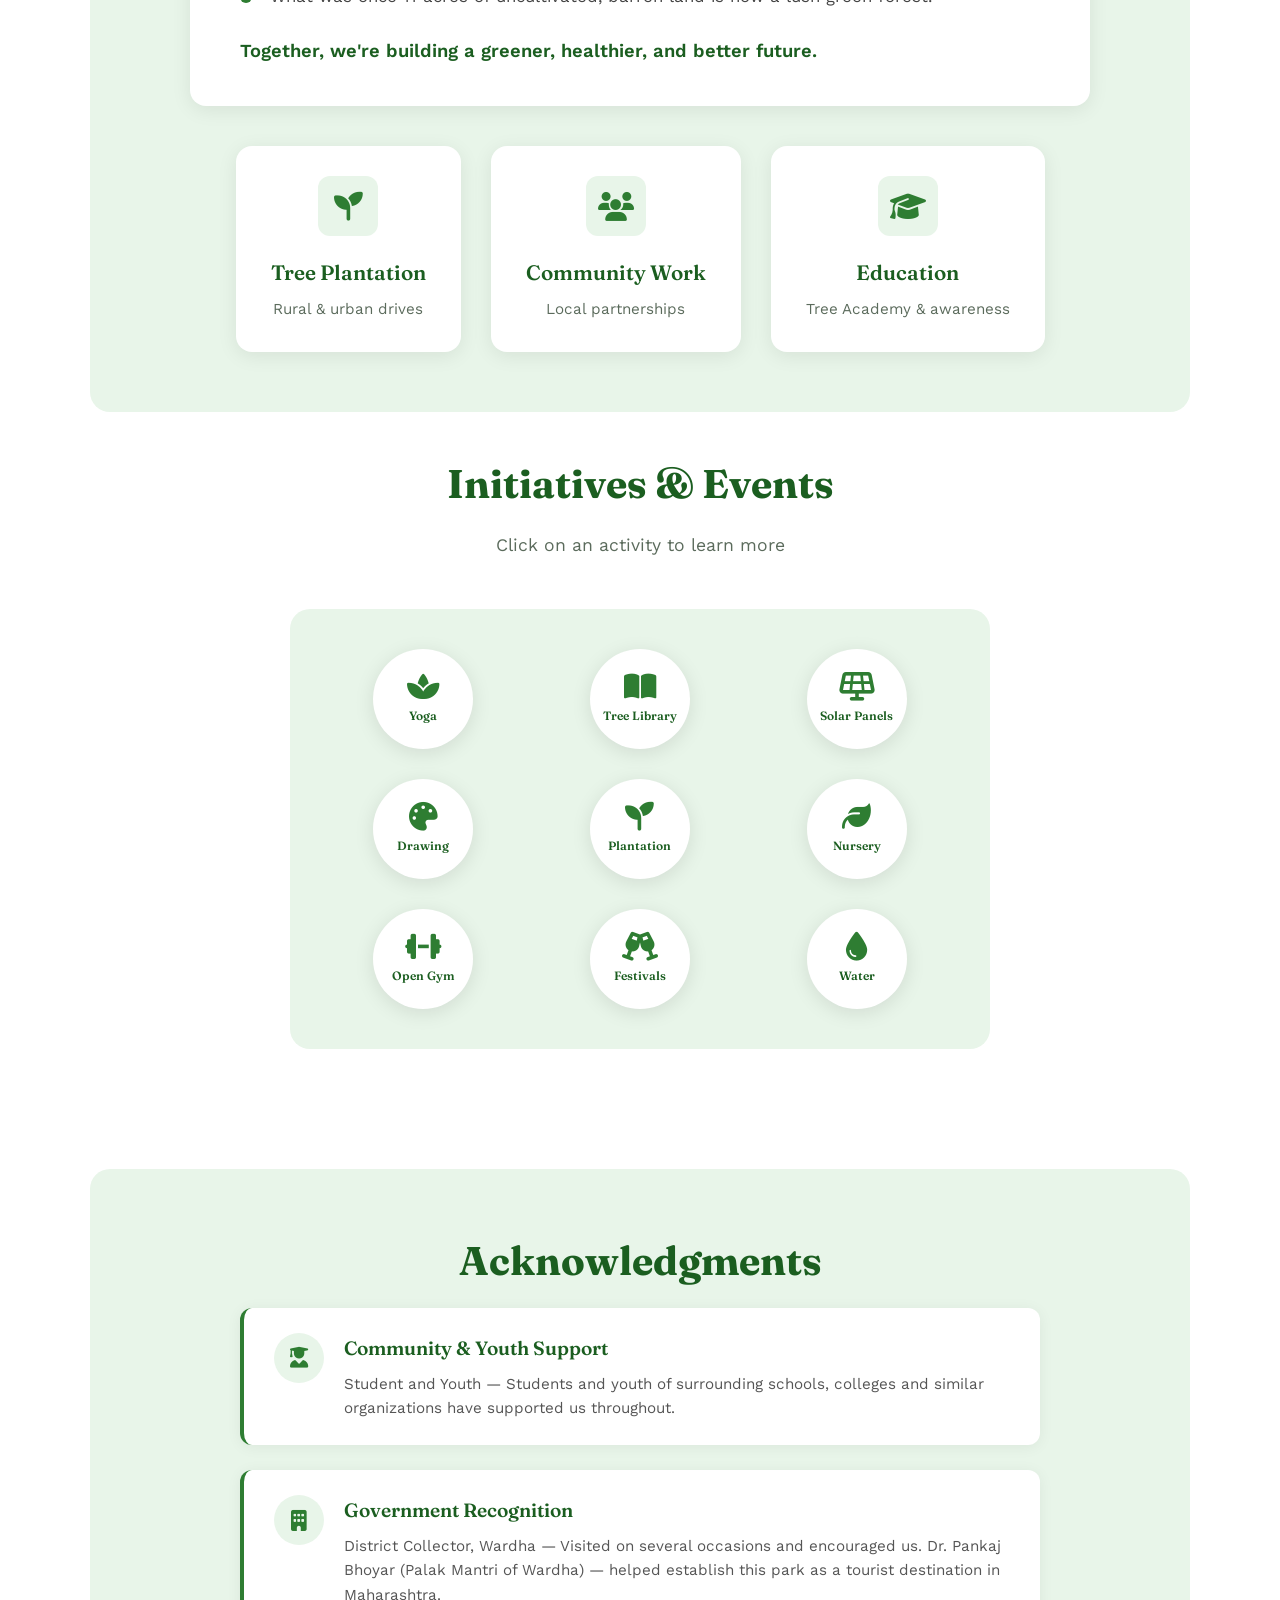
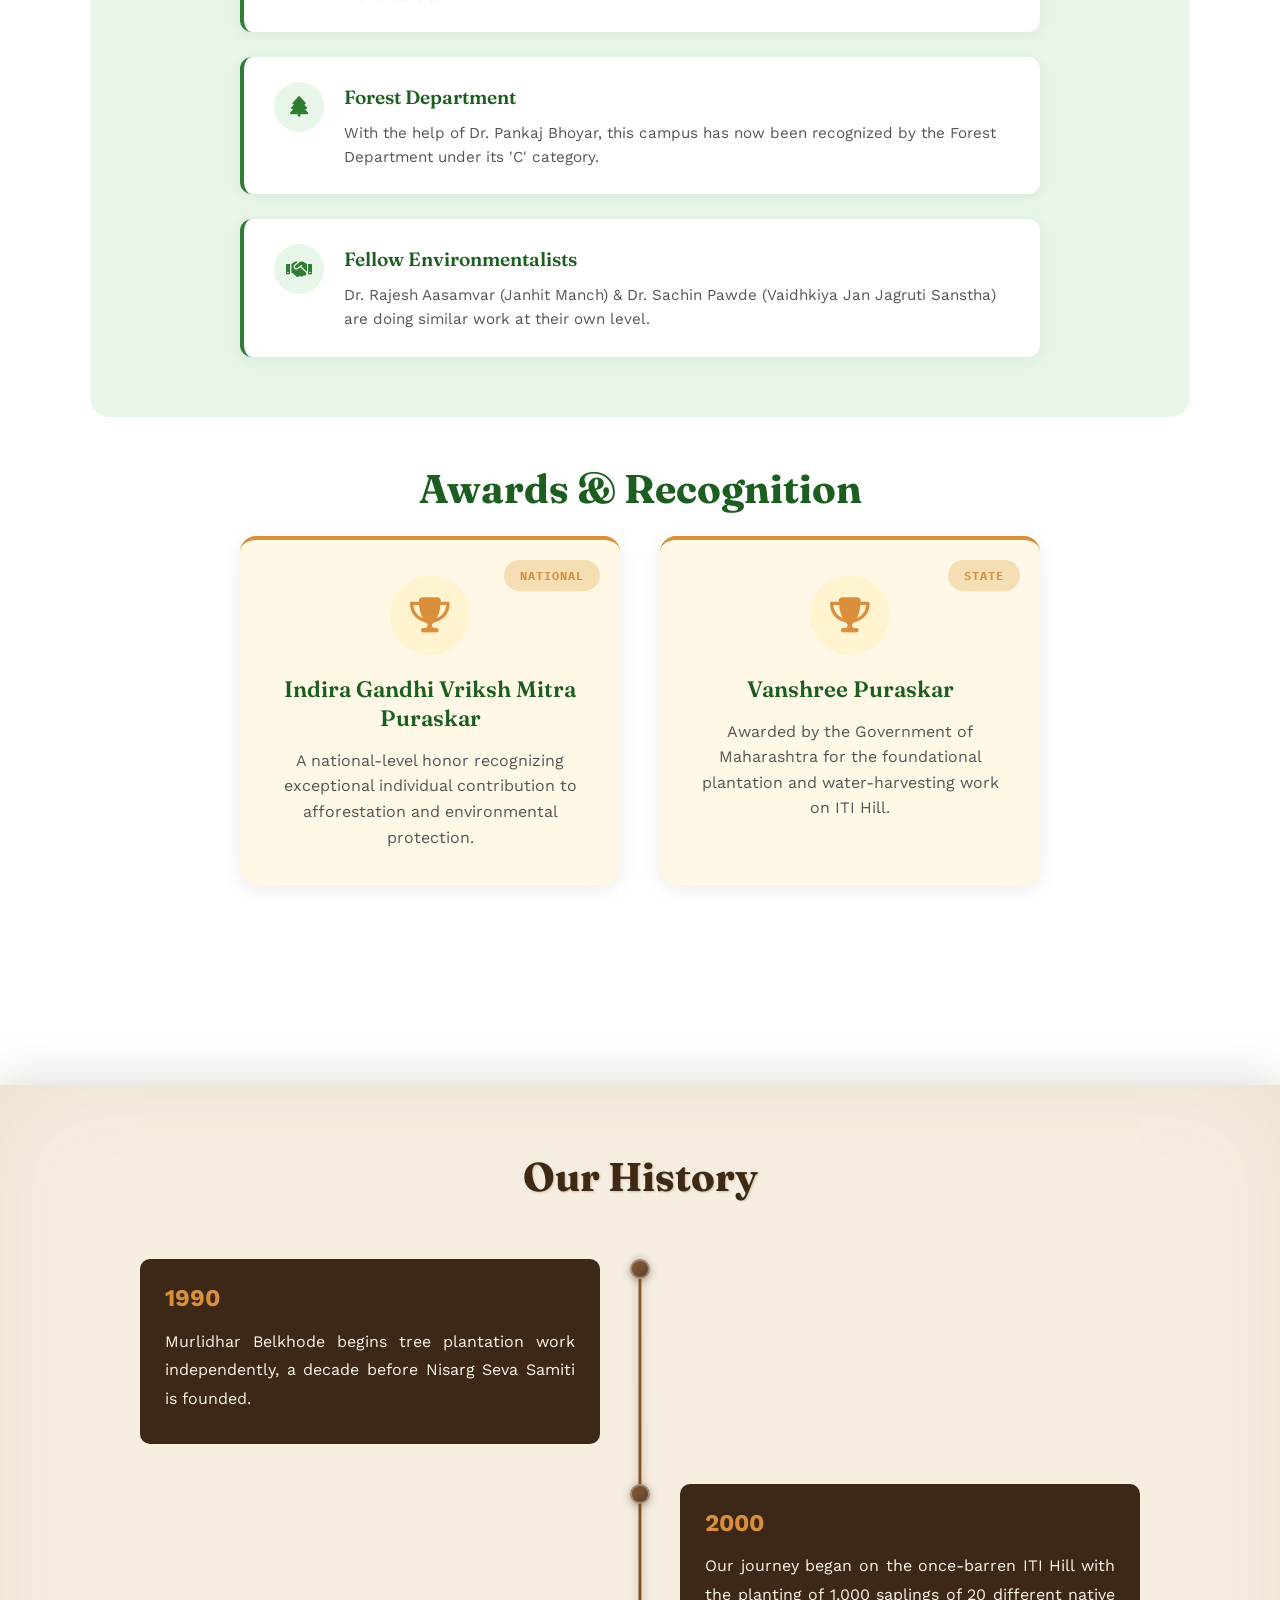
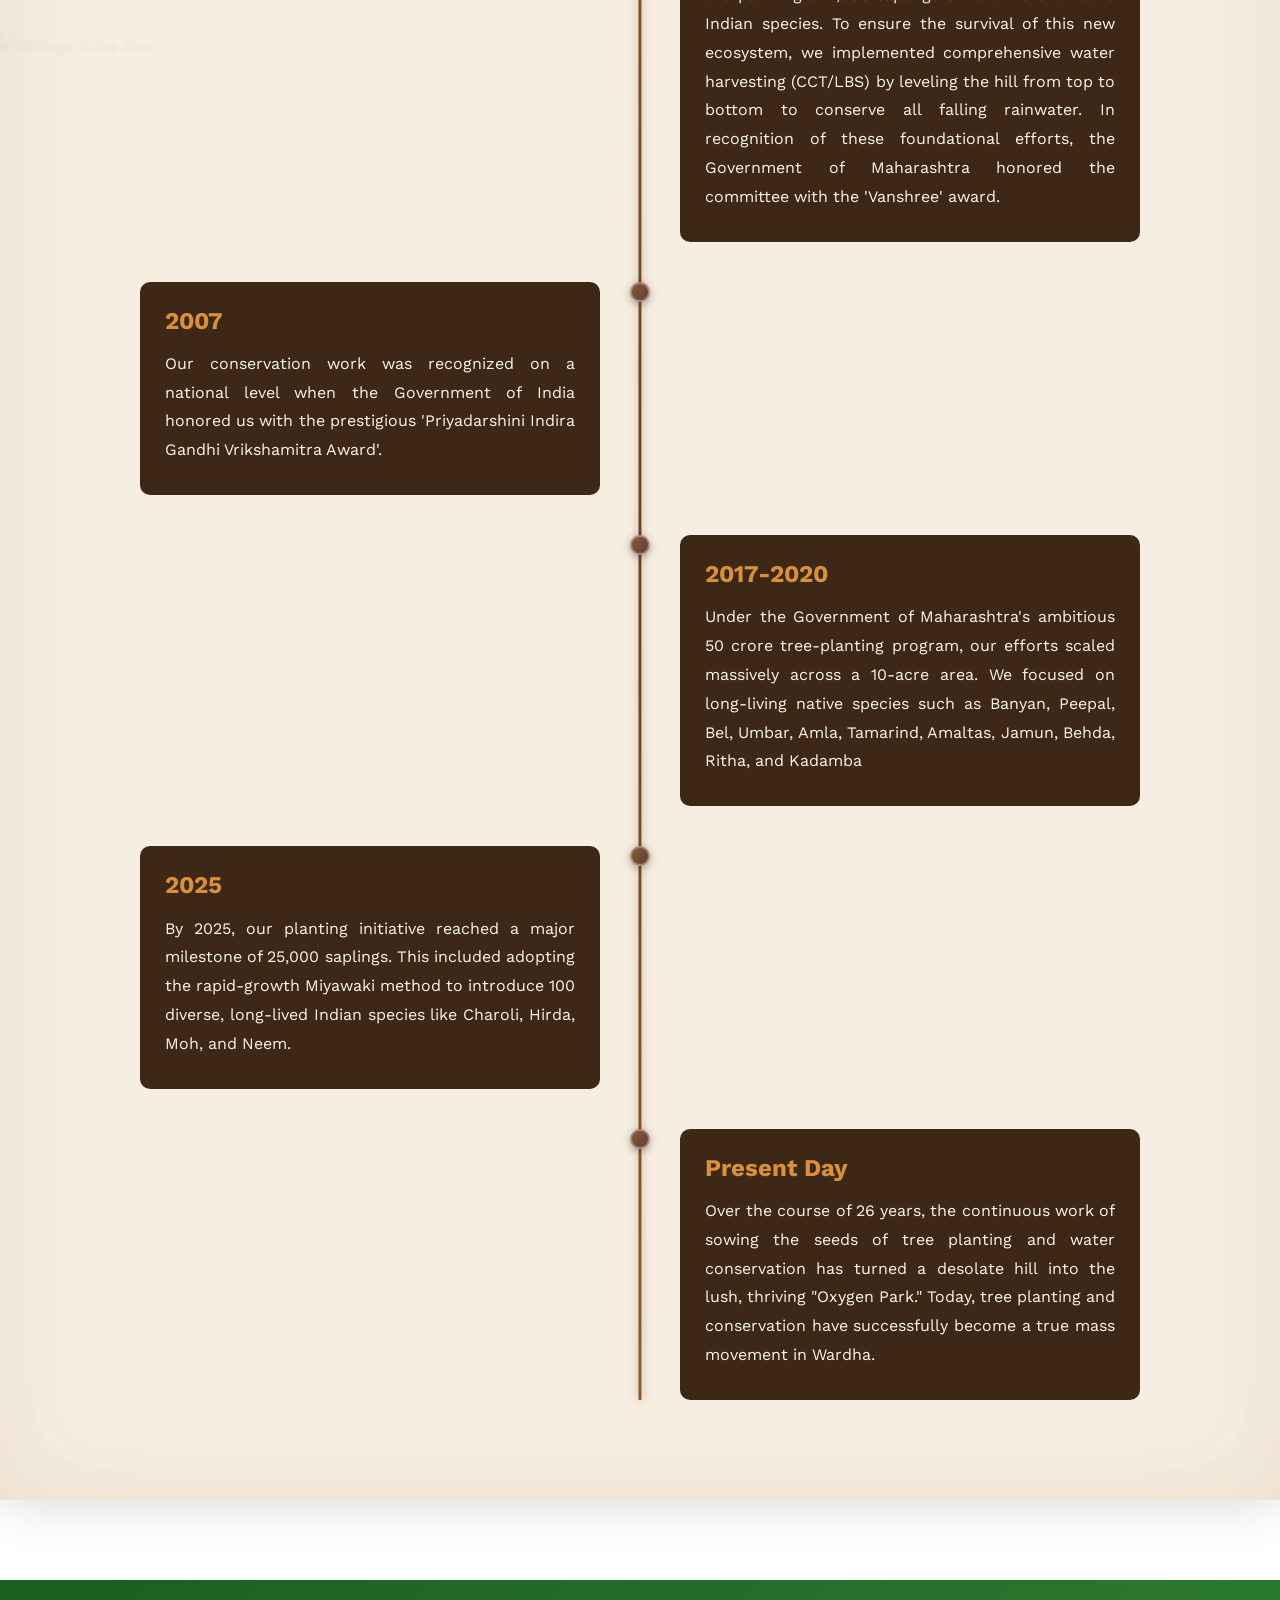
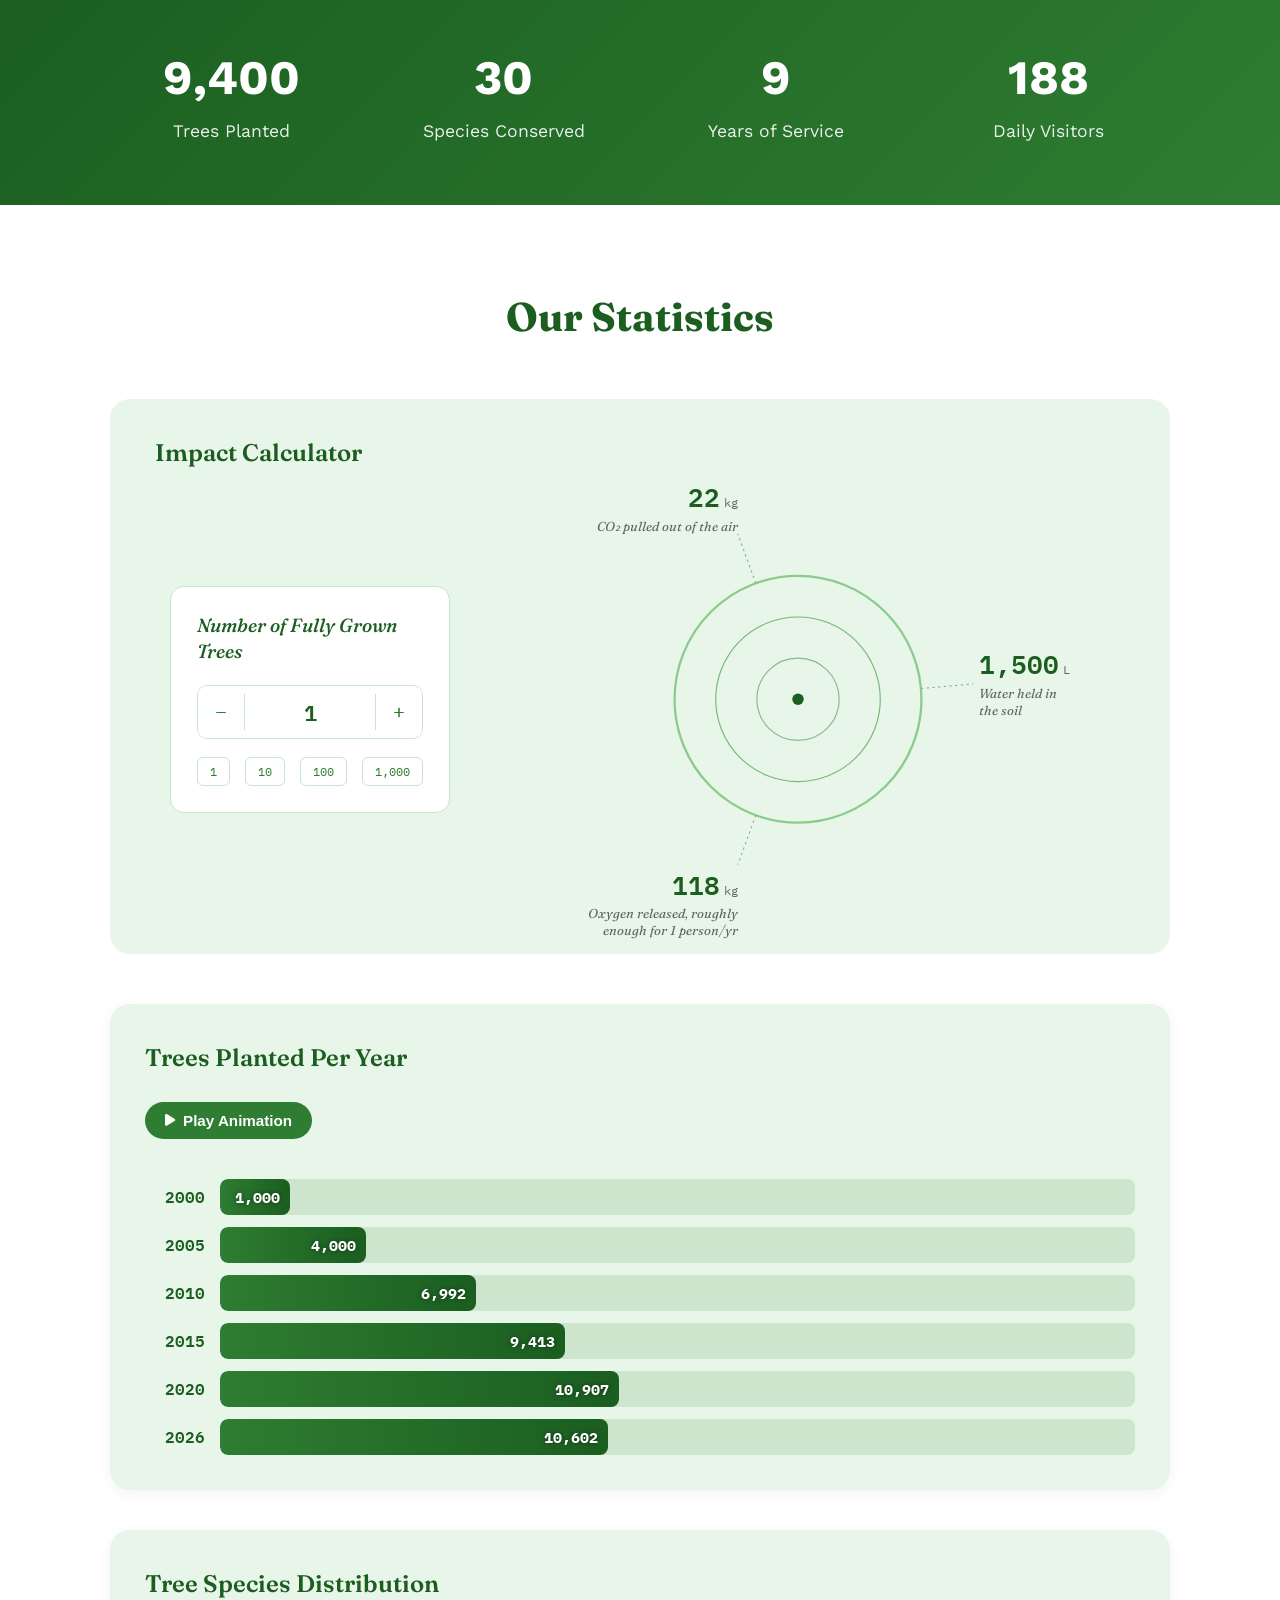
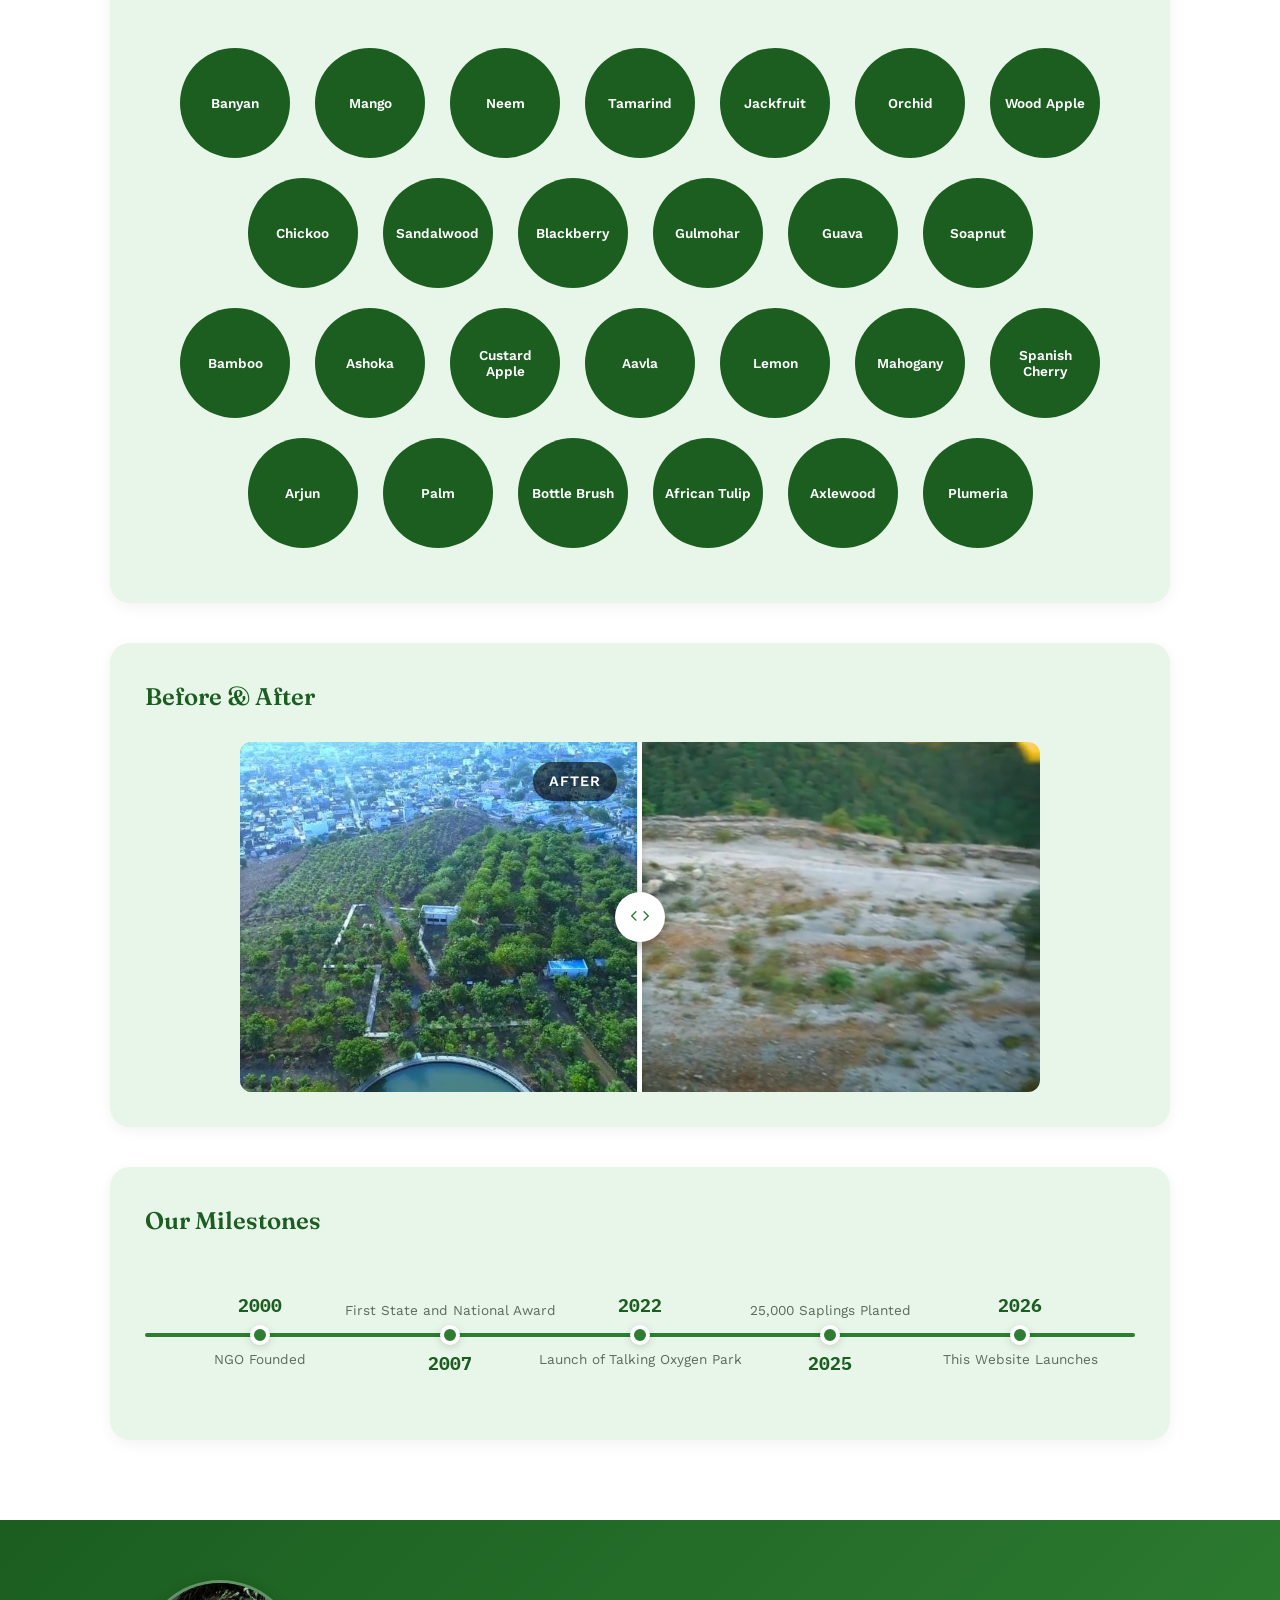
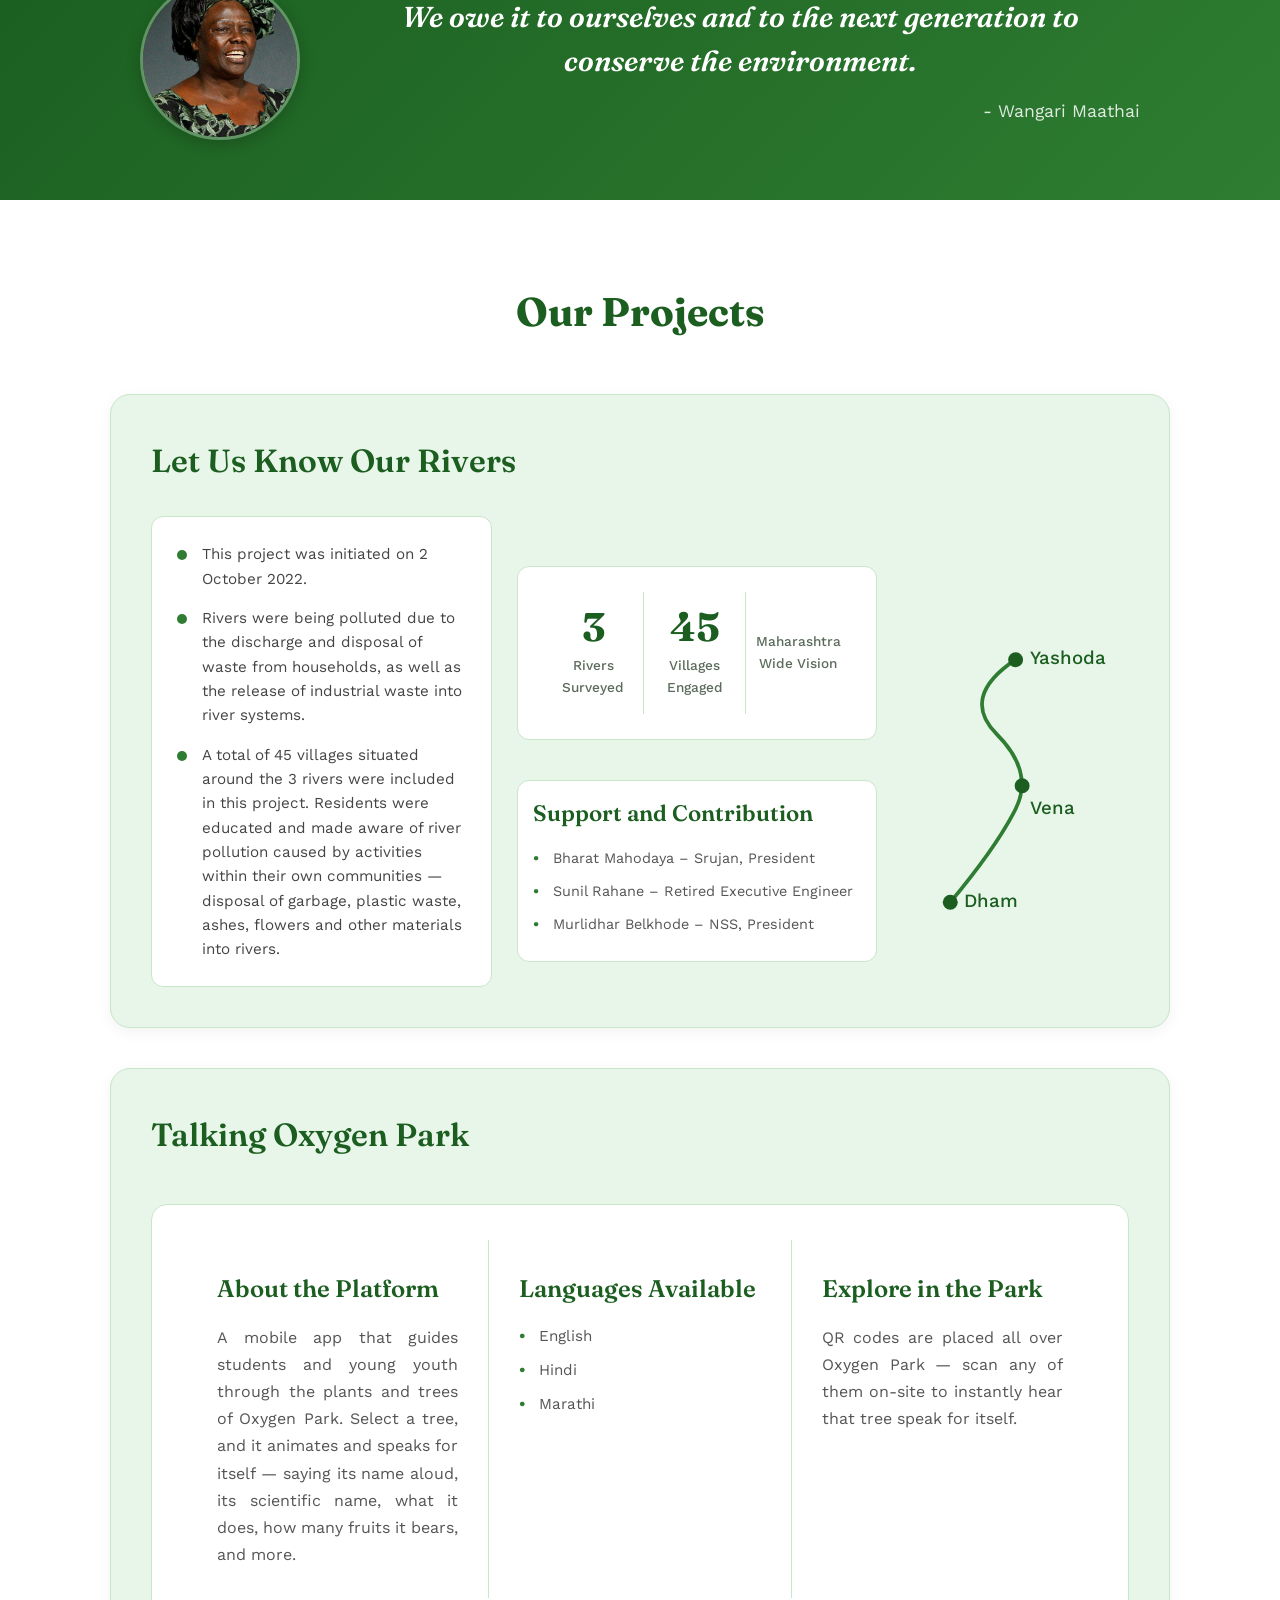
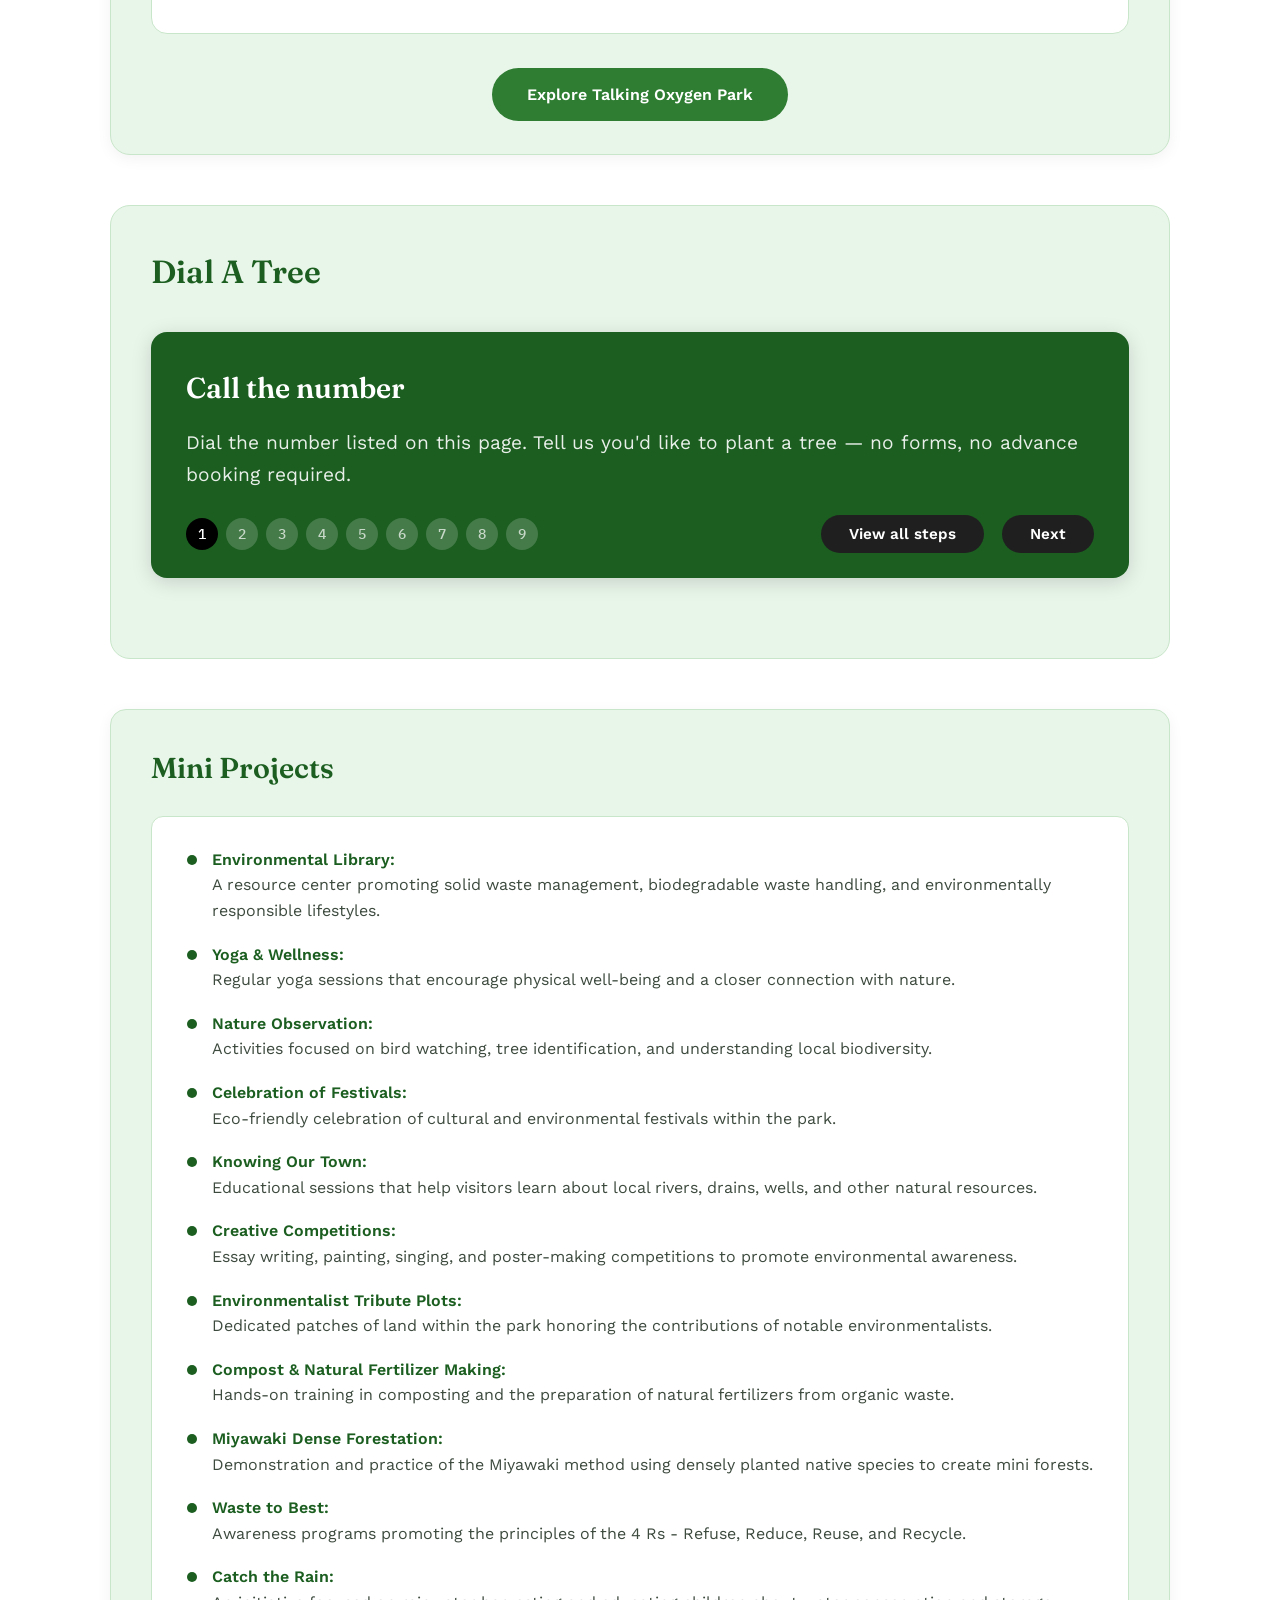
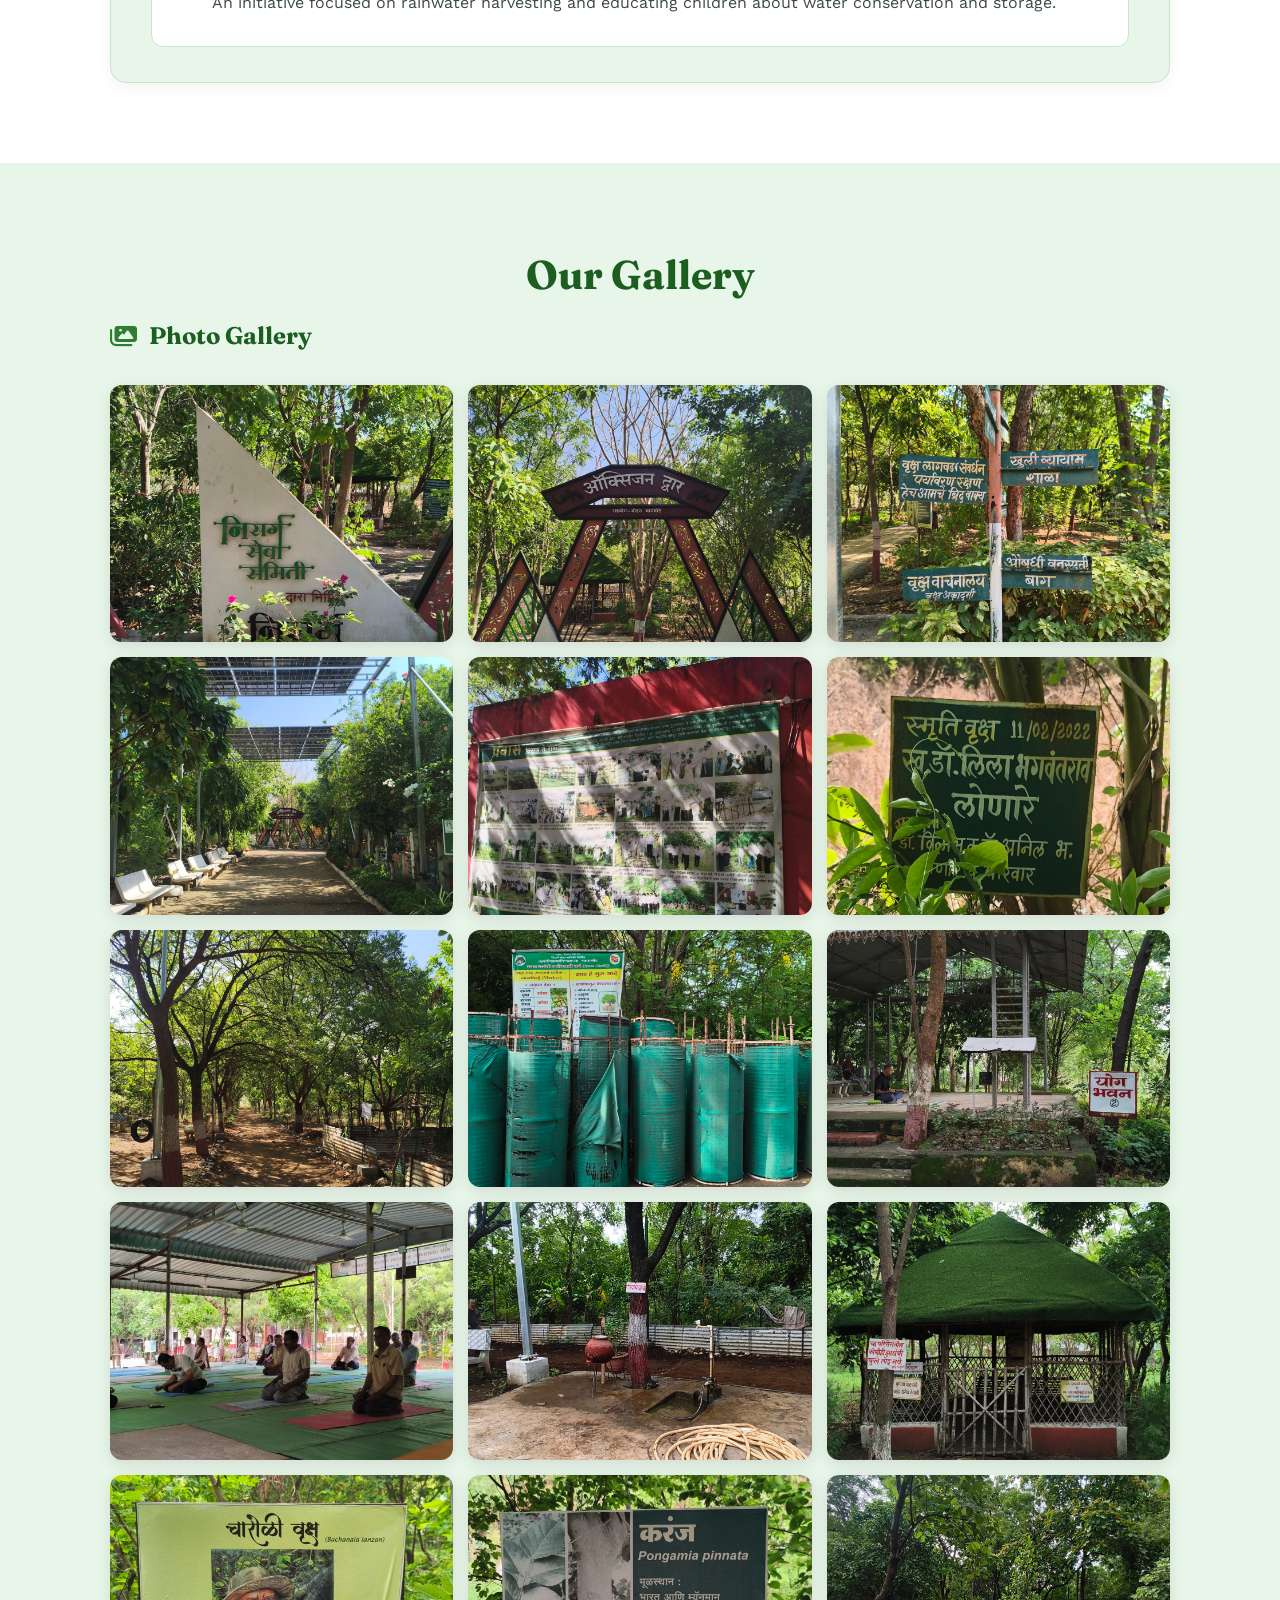
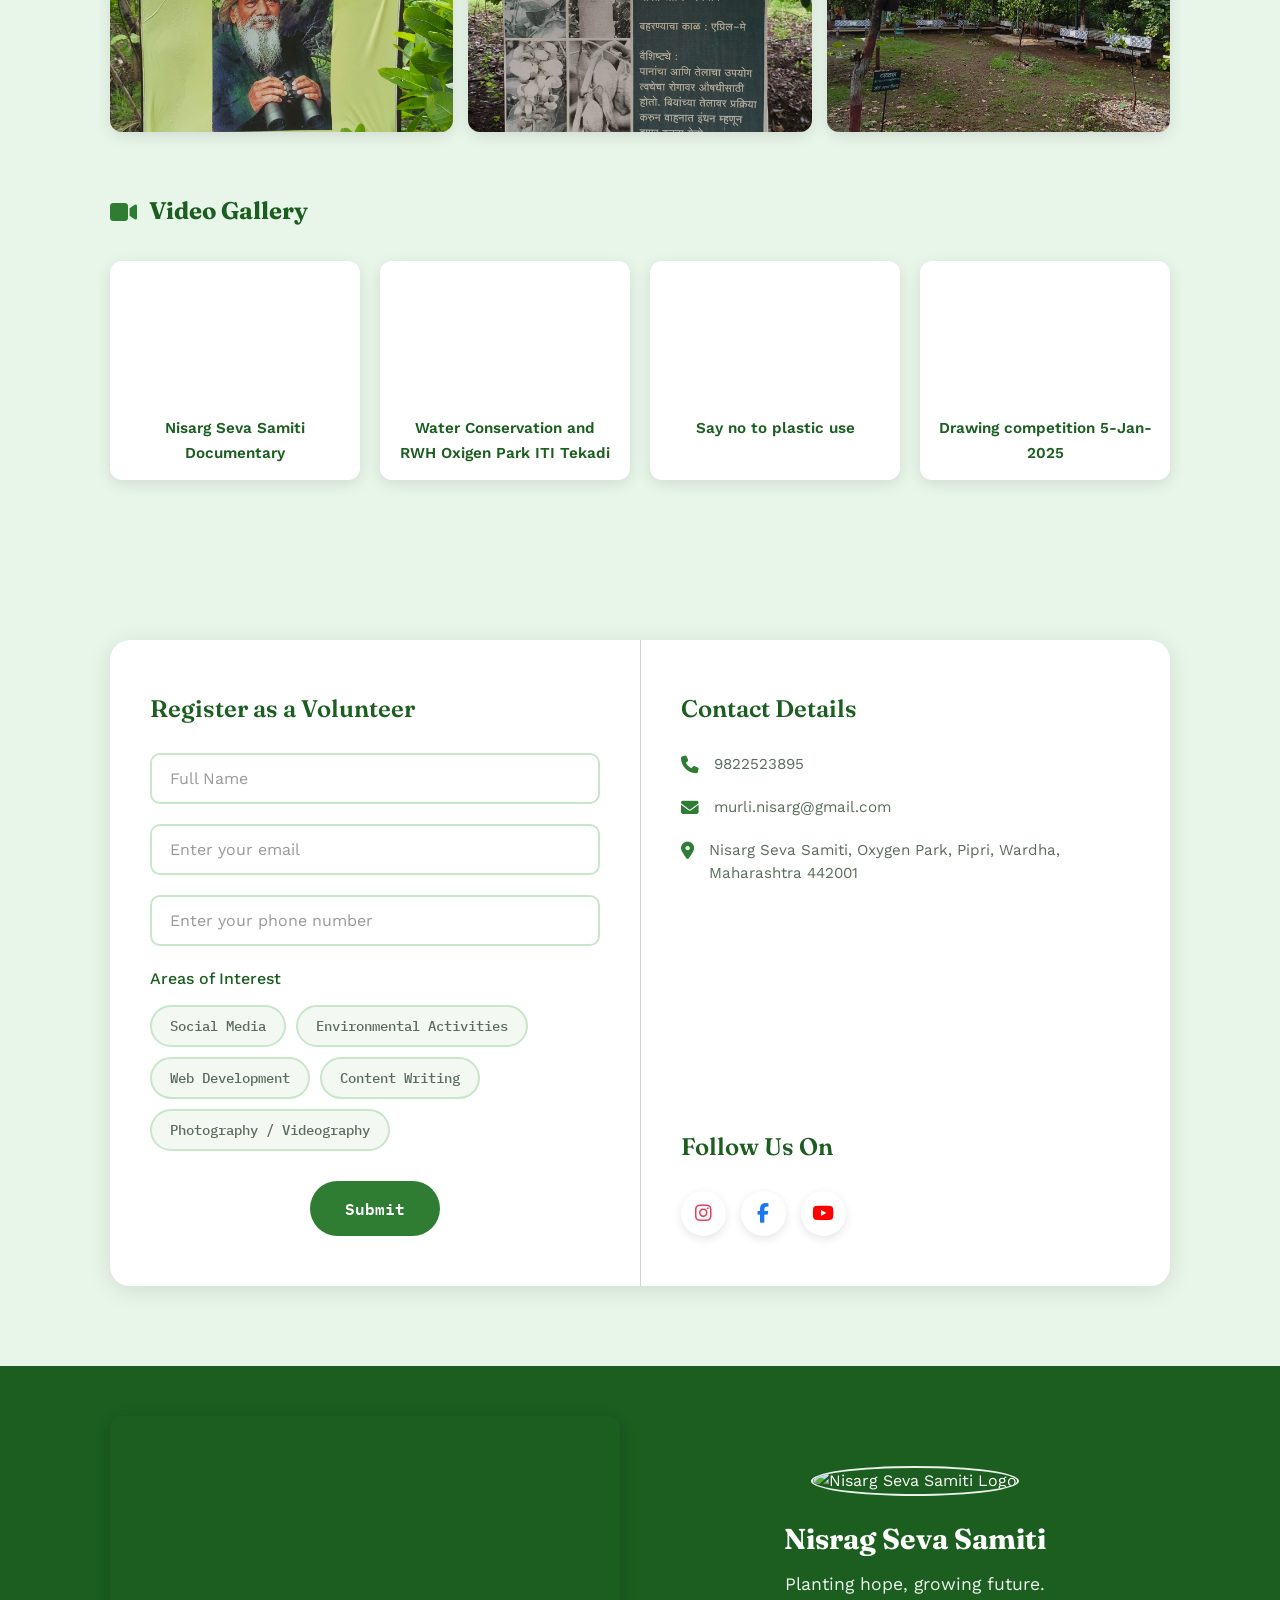
==== commit 0744f4ae: "Dial A Tree 4" ====
--- a/index.html
+++ b/index.html
@@ -635,10 +635,12 @@
                         <button class="step-pill" data-step="8">8</button>
                         <button class="step-pill" data-step="9">9</button>
                     </div>
-                    <button class="view-all-btn" id="view-all-btn">View all steps</button>
-                    <div class="nav-buttons">
-                        <button class="back-btn" id="back-btn" style="display: none;">Back</button>
-                        <button class="next-btn" id="next-btn">Next</button>
+                    <div class = "right-controls">
+                        <button class="view-all-btn" id="view-all-btn">View all steps</button>
+                        <div class="nav-buttons">
+                            <button class="back-btn" id="back-btn" style="display: none;">Back</button>
+                            <button class="next-btn" id="next-btn">Next</button>
+                        </div>
                     </div>
                 </div>
             </div>
--- a/style.css
+++ b/style.css
@@ -3151,7 +3151,7 @@
 .dial-tree-card {
     background: var(--dark-color);
     border-radius: 16px;
-    padding: 35px 40px;
+    padding: 25px 35px;
     max-width: 1057px;
     margin: 0 auto 40px;
     color: var(--white);
@@ -3159,19 +3159,20 @@
 }
 
 .dial-tree-content {
-    min-height: 280px;
-    display: flex;
+    min-height: 120px;
+    display: flex;
+    align-items: flex-start;
     flex-direction: column;
     justify-content: center;
 }
 
 .dial-tree-step {
     text-align: left;
-    padding: 20px 0;
+    padding: 8px 0;
 }
 
 .step-display {
-    max-width: 650px;
+    max-width: 900px;
     margin: 0;
 }
 
@@ -3240,10 +3241,14 @@
 .dial-tree-controls {
     display: flex;
     align-items: center;
-    justify-content: center;
-    gap: 20px;
-    margin-top: 30px;
-    flex-wrap: wrap;
+    justify-content: space-between;
+    margin-top: 15px;
+}
+
+.right-controls {
+    display: flex;
+    align-items: center;
+    gap: 18px;
 }
 
 .step-pills {
@@ -3276,18 +3281,21 @@
 }
 
 .view-all-btn {
+    padding: 10px 28px;
+    border-radius: 25px;
+    border: none;
     background: #1f1f1f;
     color: white;
-    border: none;
-    border-radius: 25px;
-    padding: 10px 22px;
+    font-family: var(--font-body);
+    font-size: 0.95rem;
+    font-weight: 600;
     cursor: pointer;
-    font-size: 0.95 rem;
-    text-decoration: none;
+    transition: all 0.25s ease;    
 }
 
 .view-all-btn:hover {
     background: #333;
+    transform: translateY(-1px);
 }
 
 .nav-buttons {
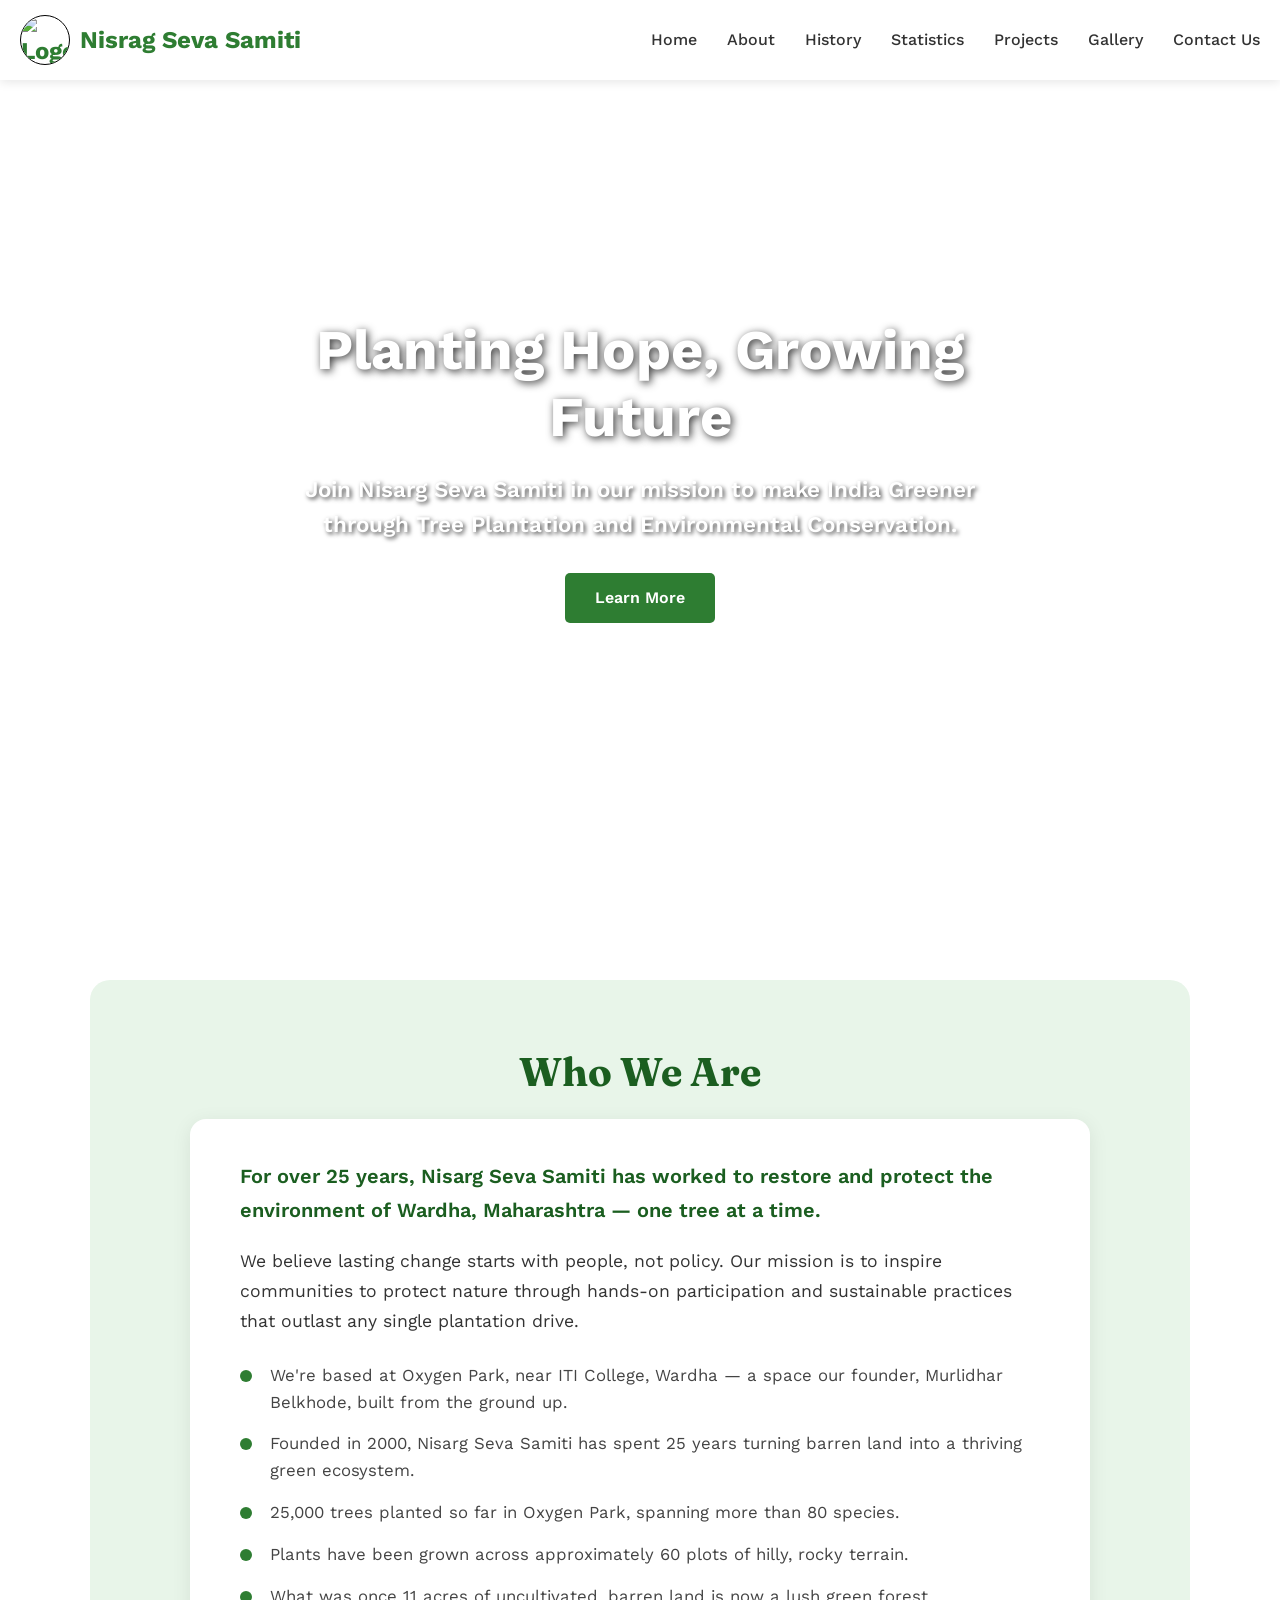
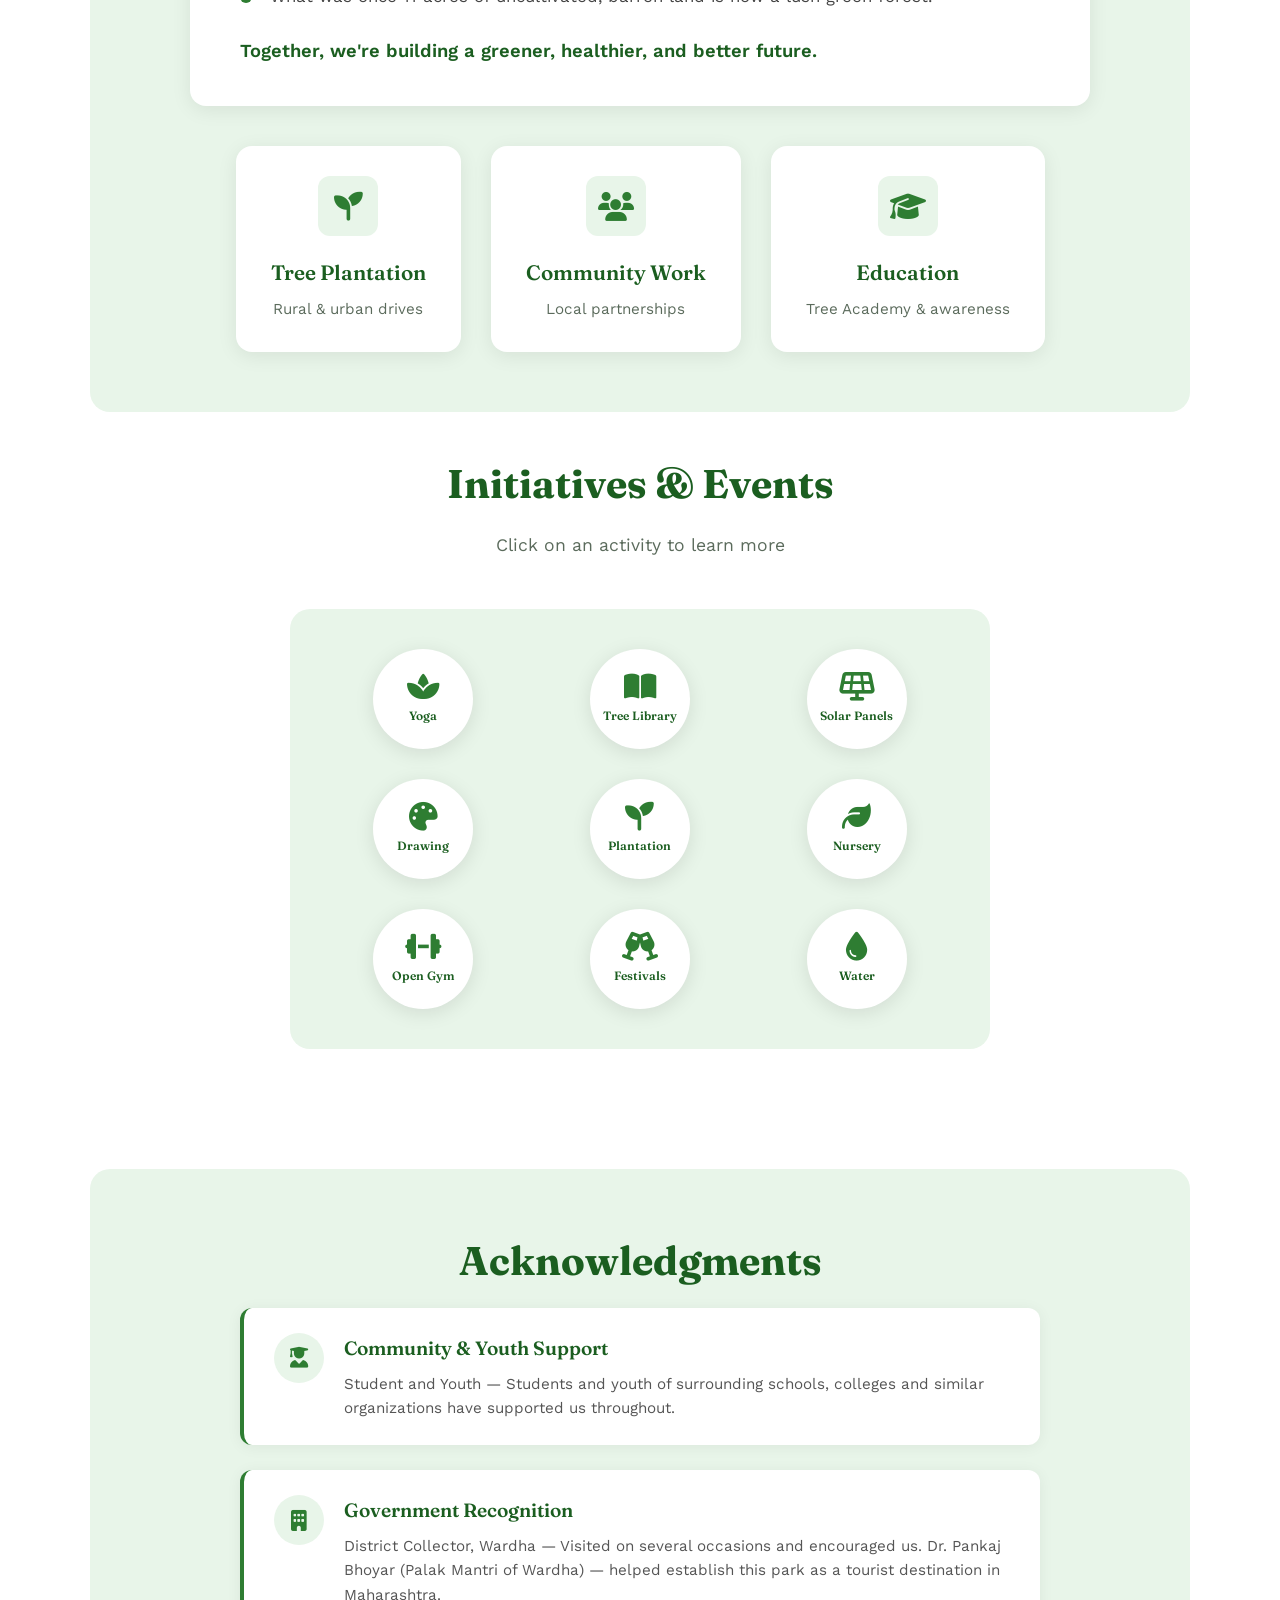
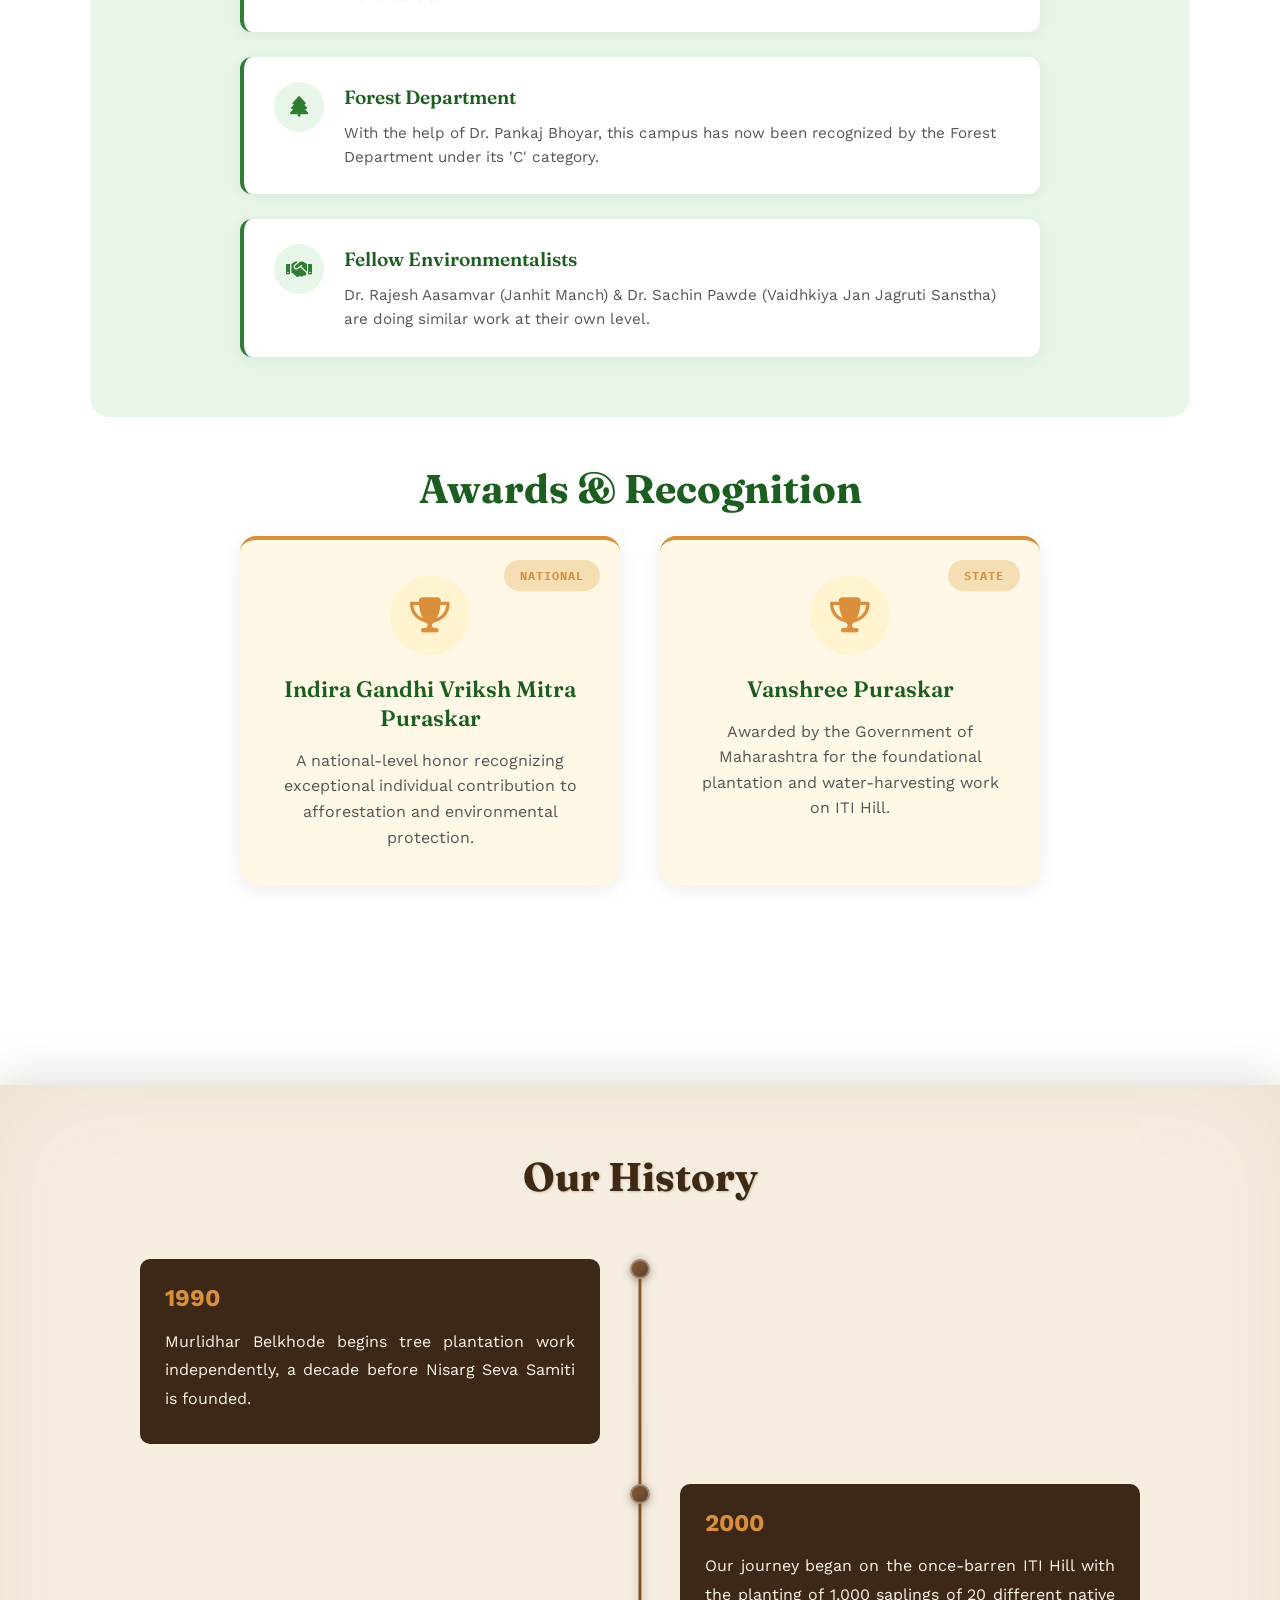
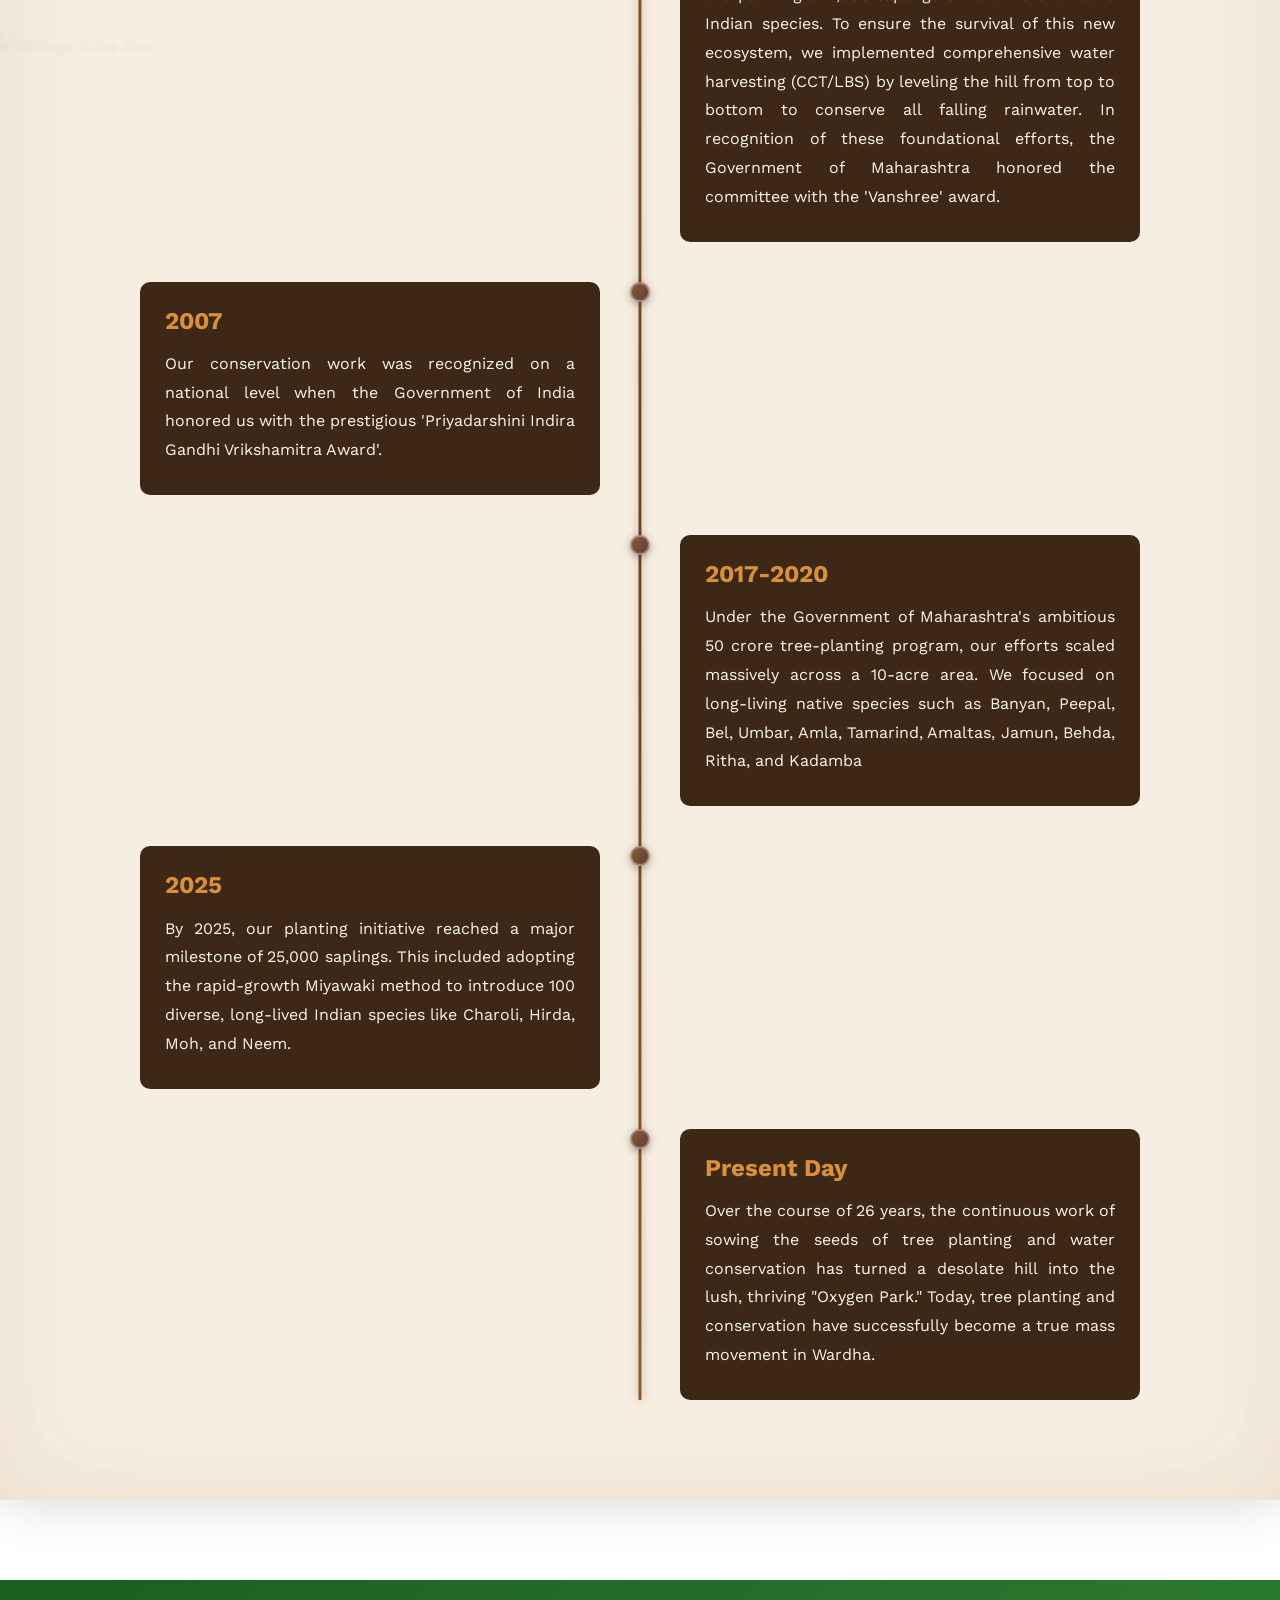
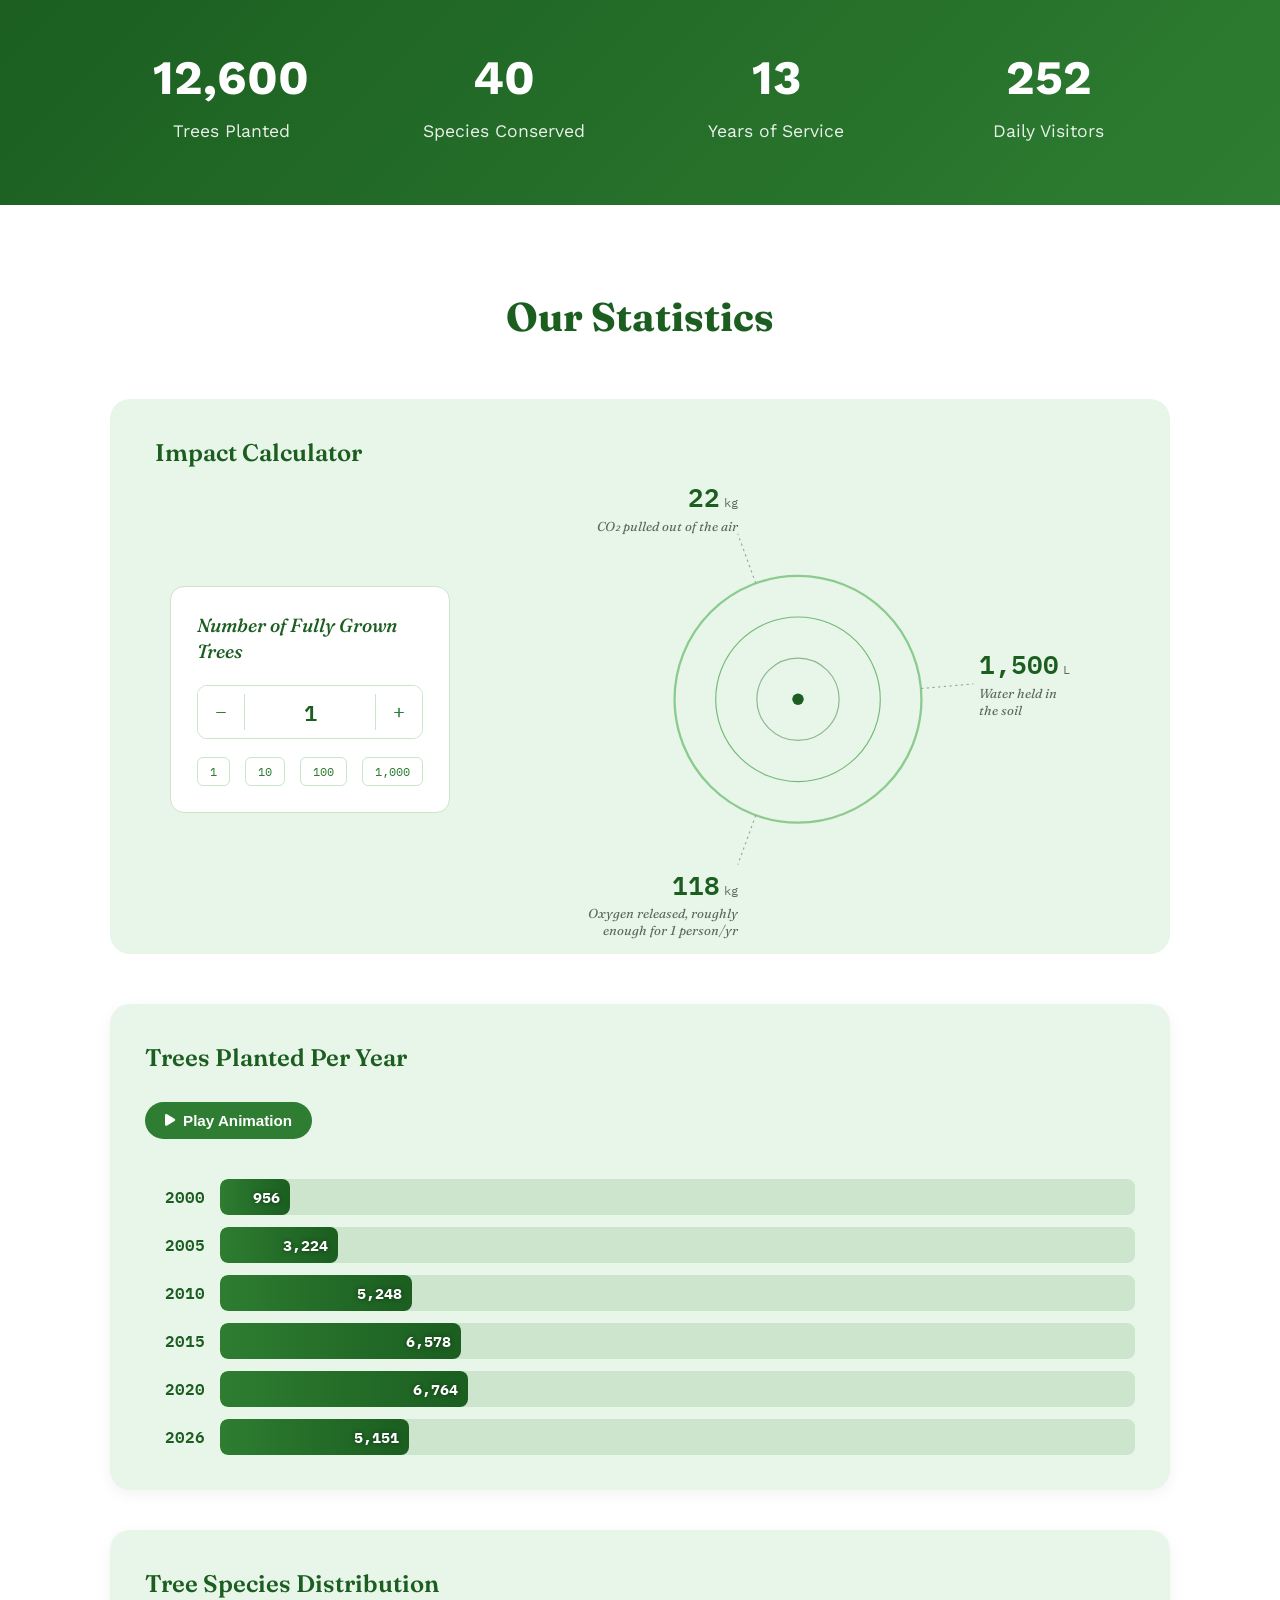
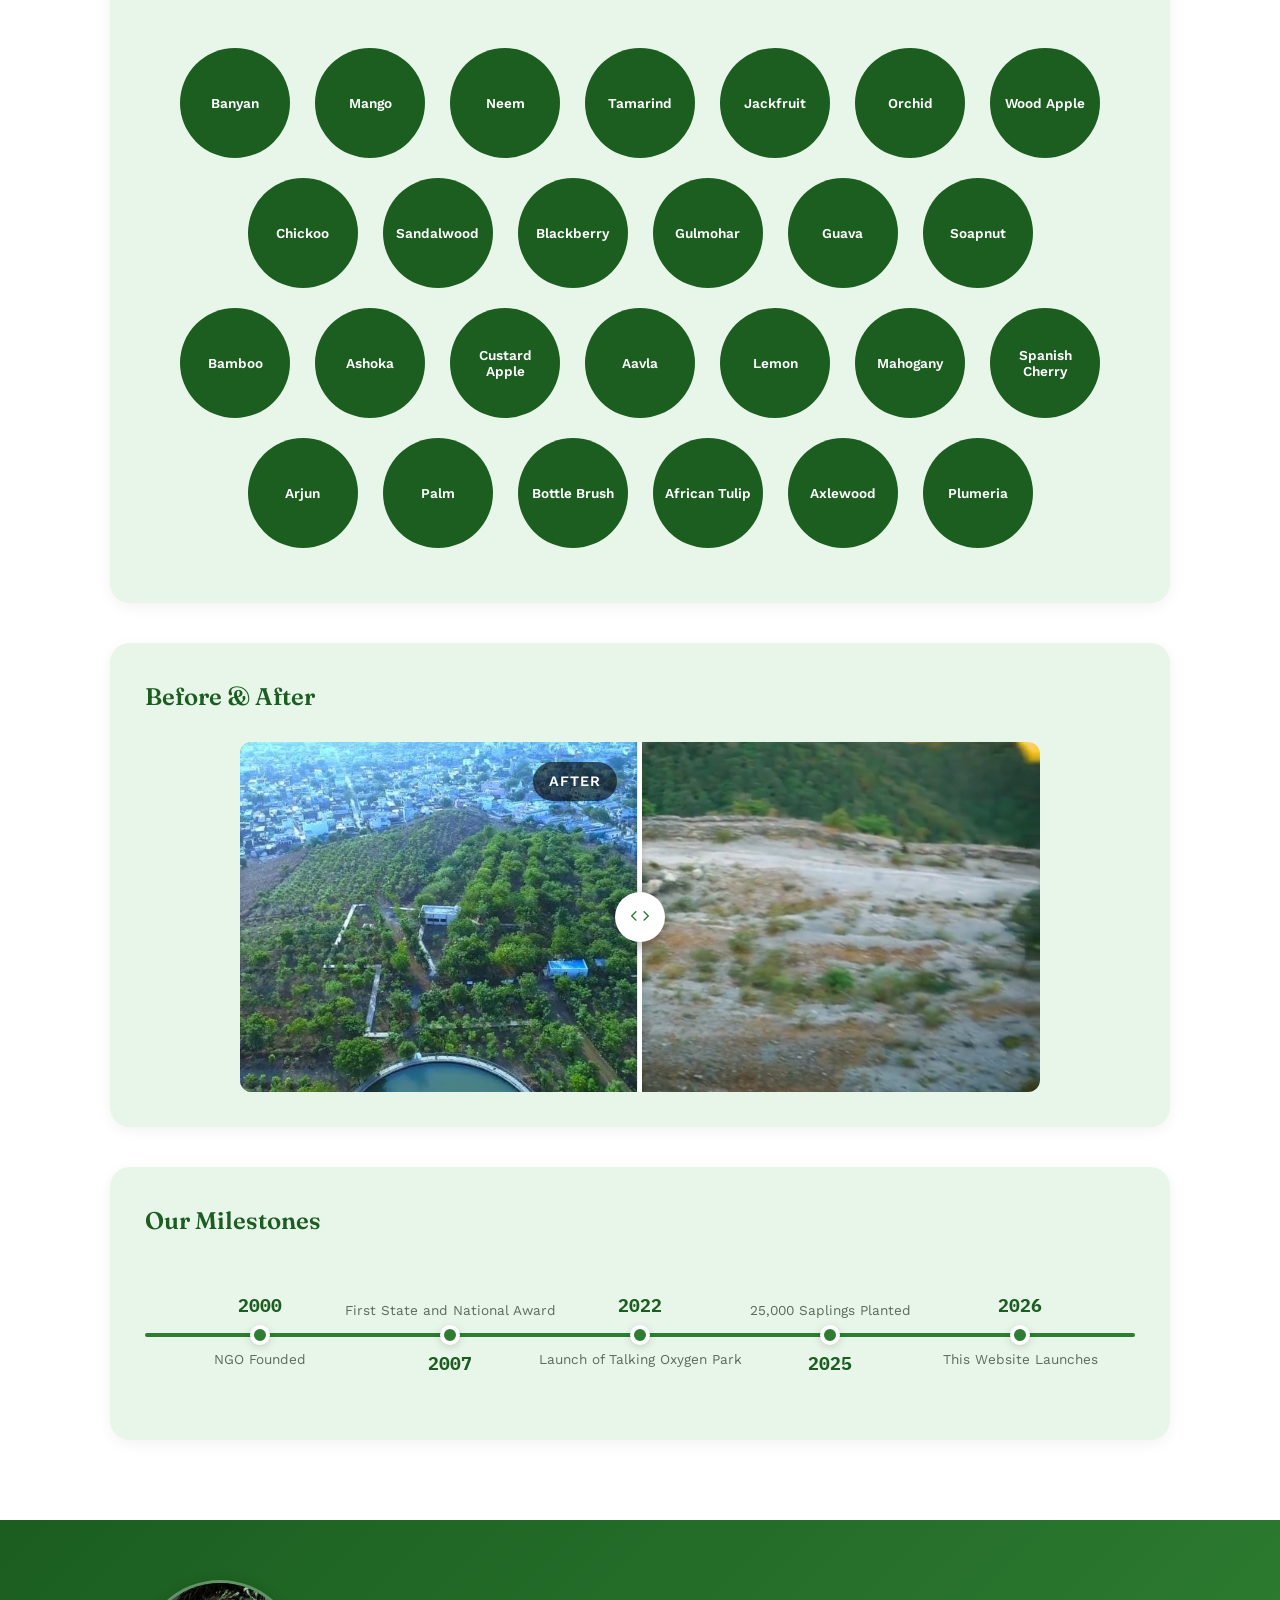
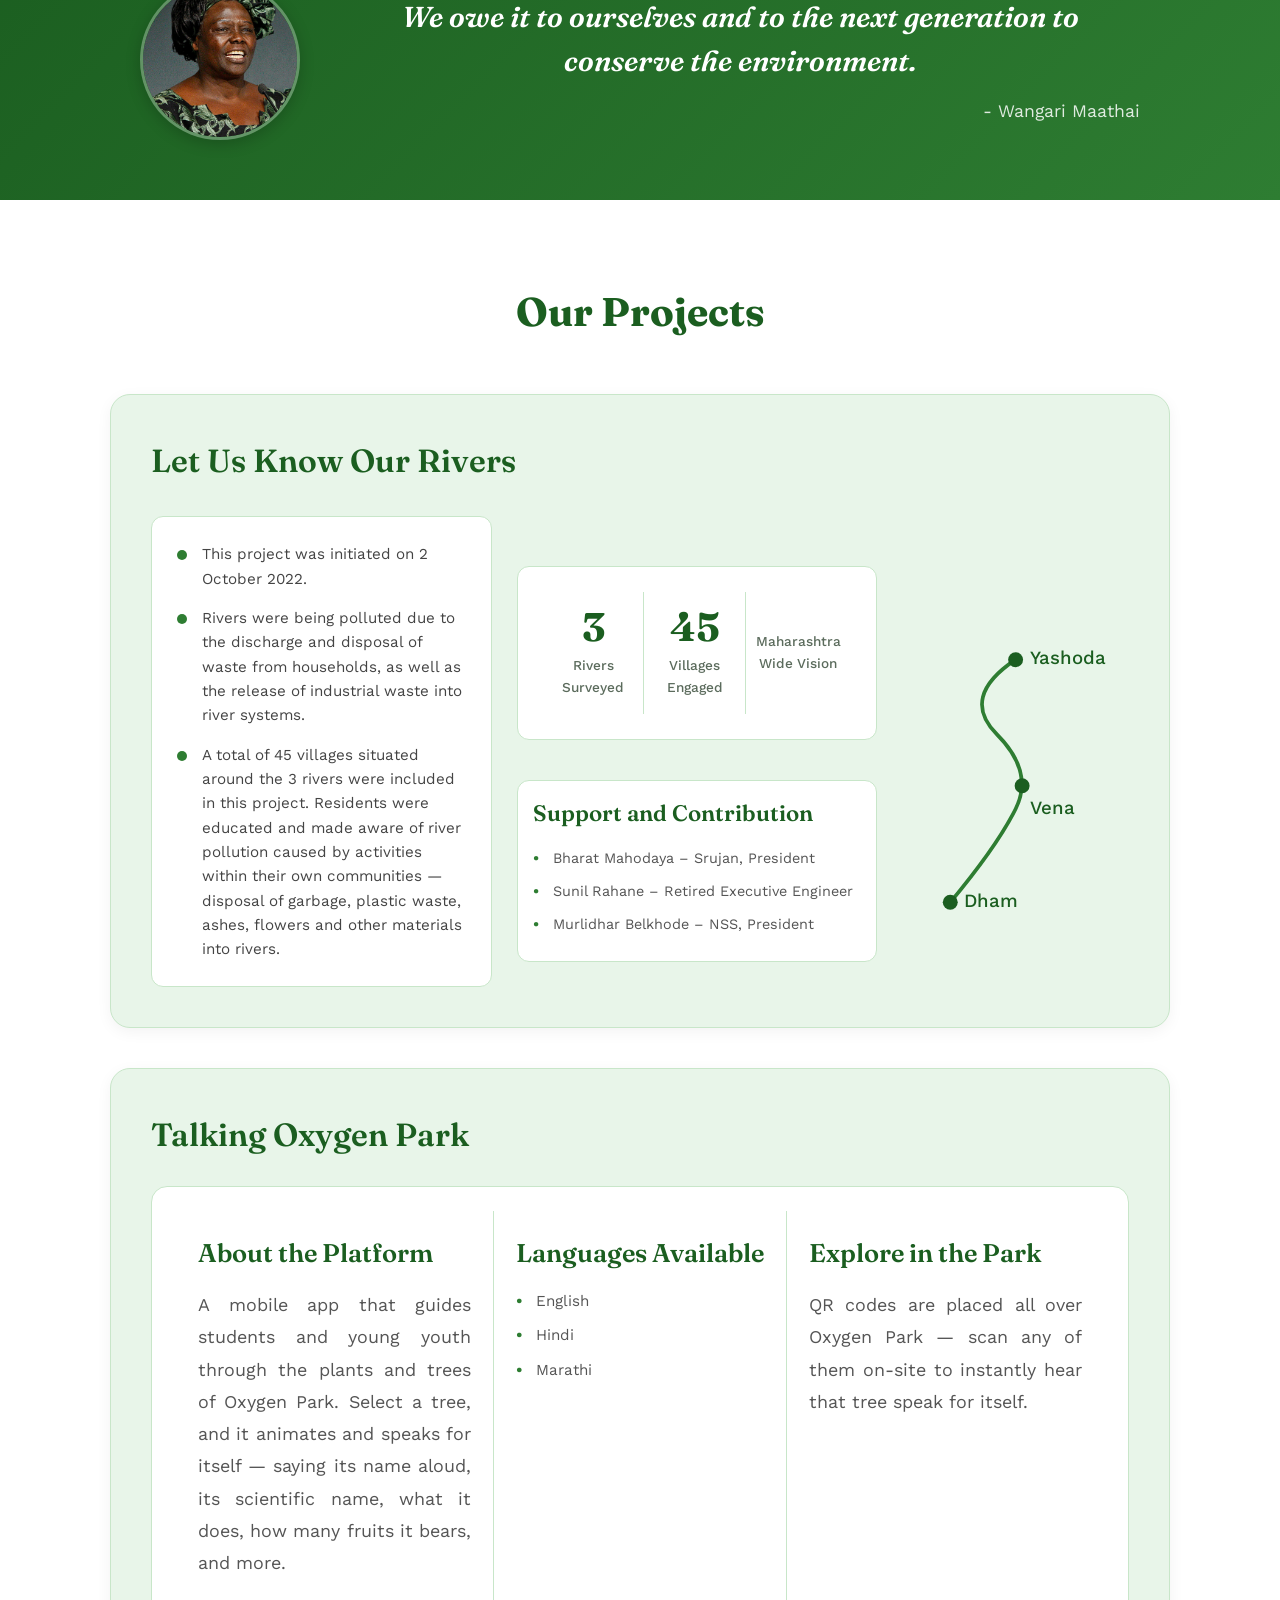
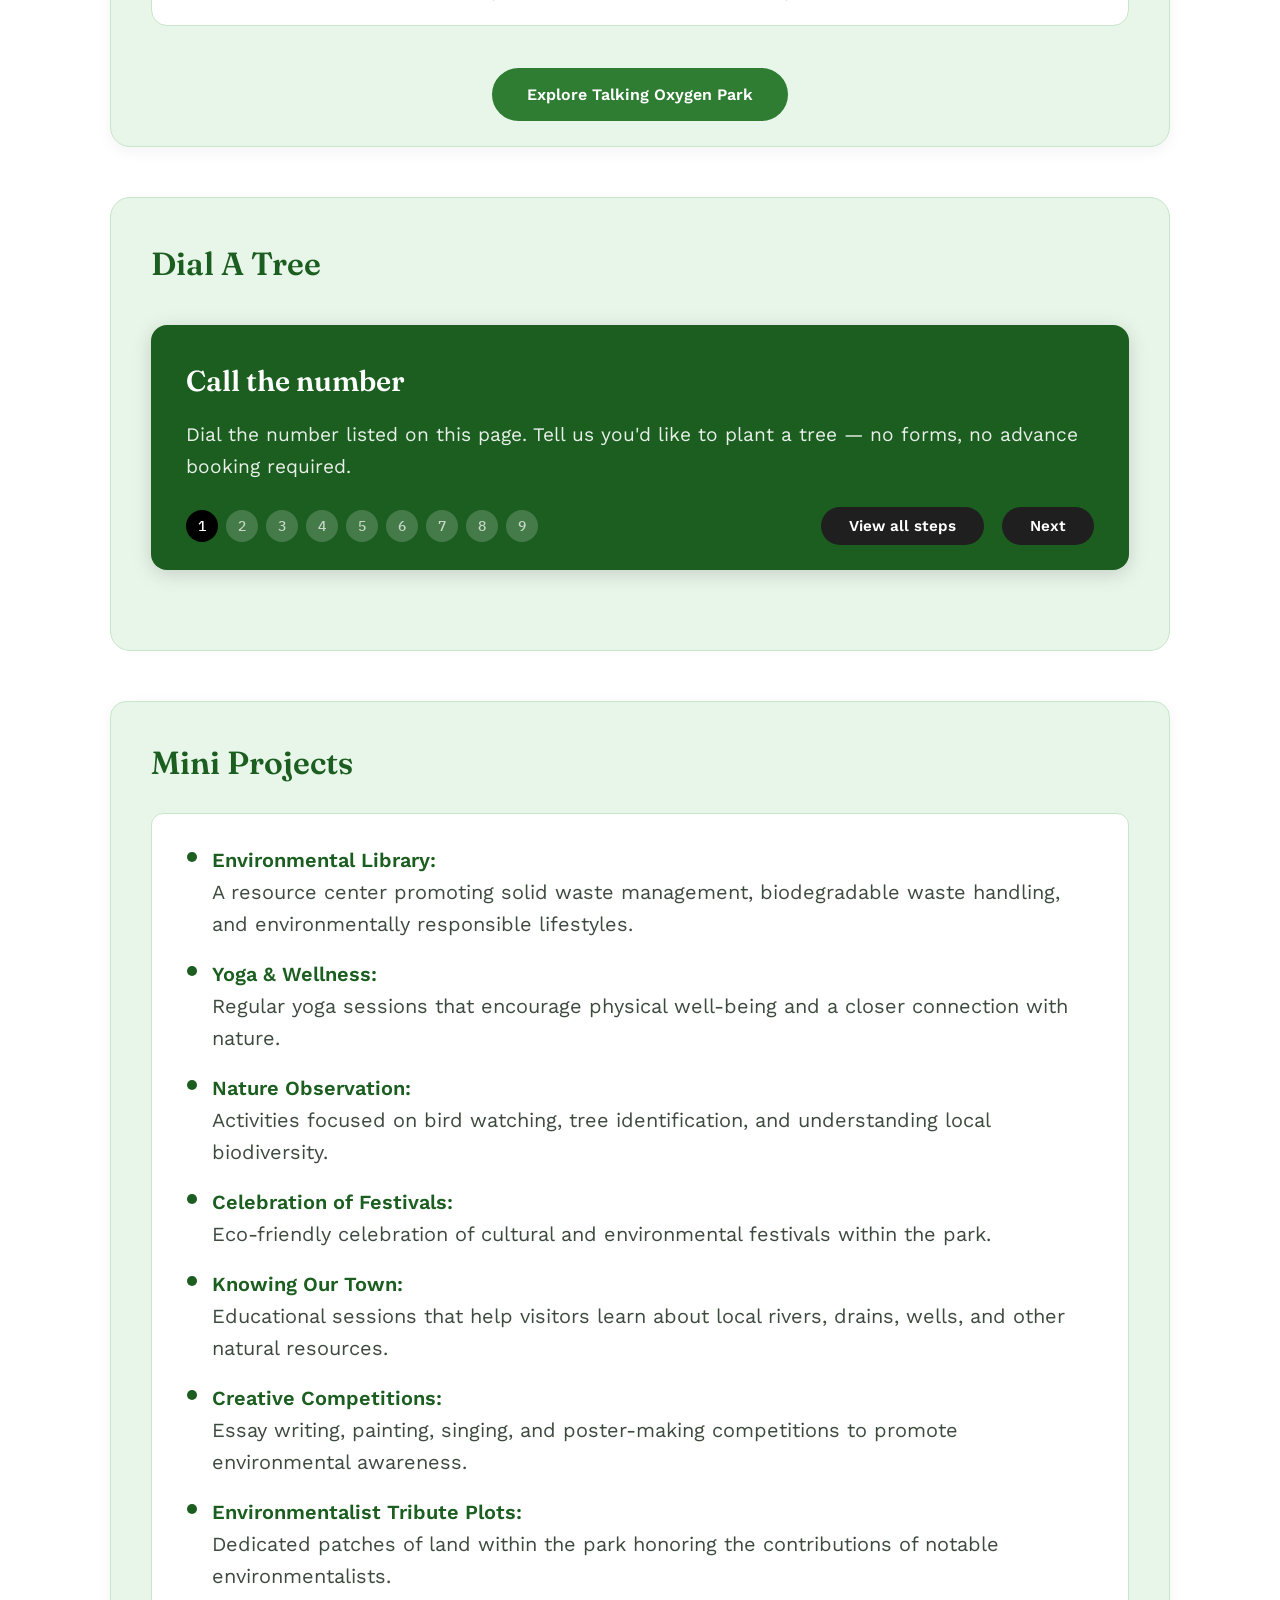
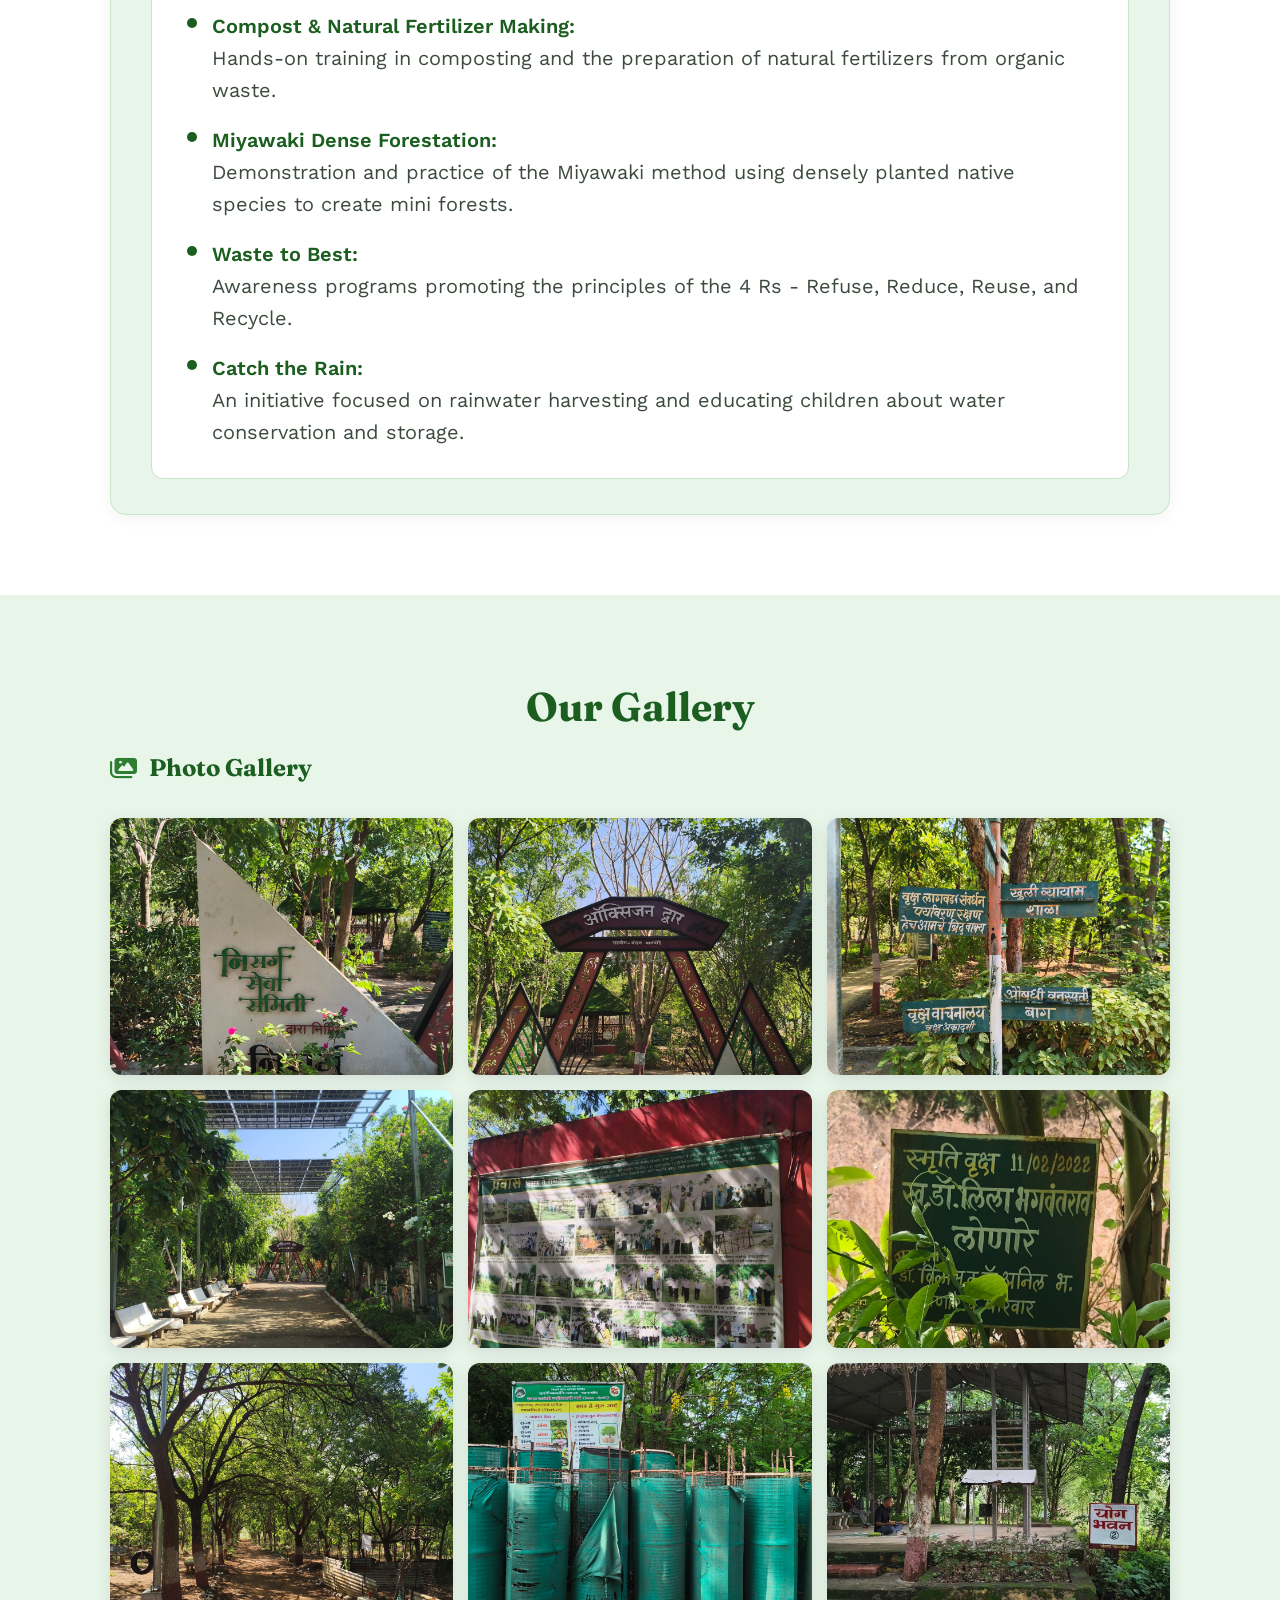
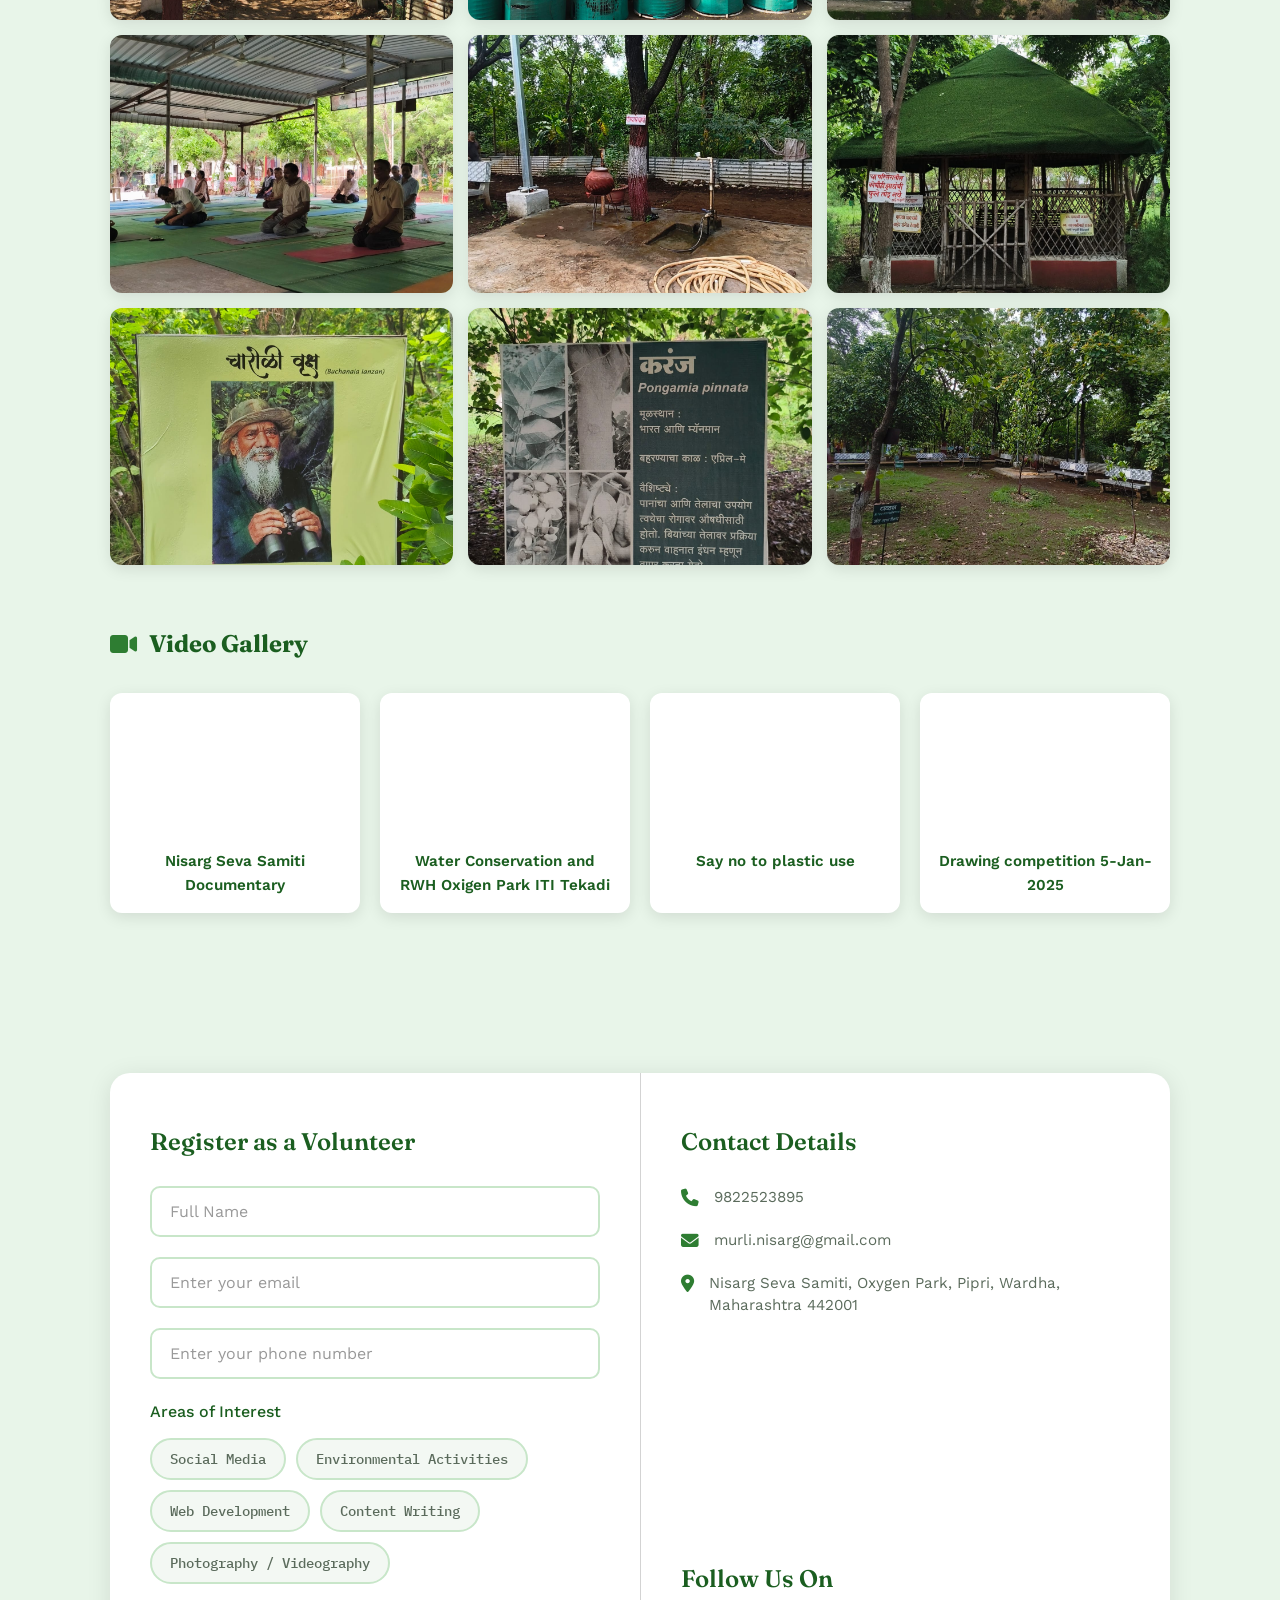
==== commit 12dfa98b: "oxy park" ====
--- a/index.html
+++ b/index.html
@@ -590,7 +590,7 @@
                             <p class="partition-text">A mobile app that guides students and young youth through the plants and trees of Oxygen Park. Select a tree, and it animates and speaks for itself — saying its name aloud, its scientific name, what it does, how many fruits it bears, and more.</p>
                         </div>
                         <div class="oxygen-partition">
-                            <h5 class="partition-title">Languages Available</h5>
+                            <h5 class="partition-title">Languages&nbsp;Available</h5>
                             <ul class="language-list">
                                 <li>English</li>
                                 <li>Hindi</li>
--- a/style.css
+++ b/style.css
@@ -3039,8 +3039,8 @@
 .project-content-panel {
     background: var(--white);
     border-radius: 16px;
-    padding: 35px;
-    margin-top: 30px;
+    padding: 24px;
+    margin-top: 12px;
     border: 1px solid var(--border-color);
     position: relative;
     top: -80px;
@@ -3052,8 +3052,7 @@
 }
 
 .oxygen-partition {
-    flex: 1;
-    padding: 30px 30px;
+    padding: 22px;
     border-right: 1px solid var(--border-color);
 }
 
@@ -3061,21 +3060,31 @@
     border-right: none;
 }
 
+.oxygen-partition:first-child {
+    flex: 1.5;
+}
+
+.oxygen-partition:nth-child(2) {
+    flex: 0.8;
+}
+
+.oxygen-partition:last-child {
+    flex: 1.5;
+}
+
 .partition-title {
     font-family: var(--font-heading);
-    font-size: 1.5rem;
+    font-size: 1.6rem;
     color: var(--dark-color);
     margin-bottom: 15px;
     font-weight: 600;
 }
 
 .partition-text {
-    font-size: 0.2rem;
     color: #555;
-    line-height: 1.6;
+    font-size: 1.12rem;
+    line-height: 1.8;
     margin: 0;
-    font-size: 16px;
-    line-height: 1.7;
     text-align: justify;
     hyphens: auto;
      
@@ -3371,7 +3380,7 @@
 
 .mini-projects-card .project-title {
     font-family: var(--font-heading);
-    font-size: 1.8rem;
+    font-size: 2rem;
     color: var(--dark-color);
     margin-bottom: 25px;
     font-weight: 600;
@@ -3394,7 +3403,7 @@
     position: relative;
     padding-left: 25px;
     margin-bottom: 18px;
-    font-size: 1rem;
+    font-size: 1.25rem;
     color: #3d4a3e;
     line-height: 1.6;
 }
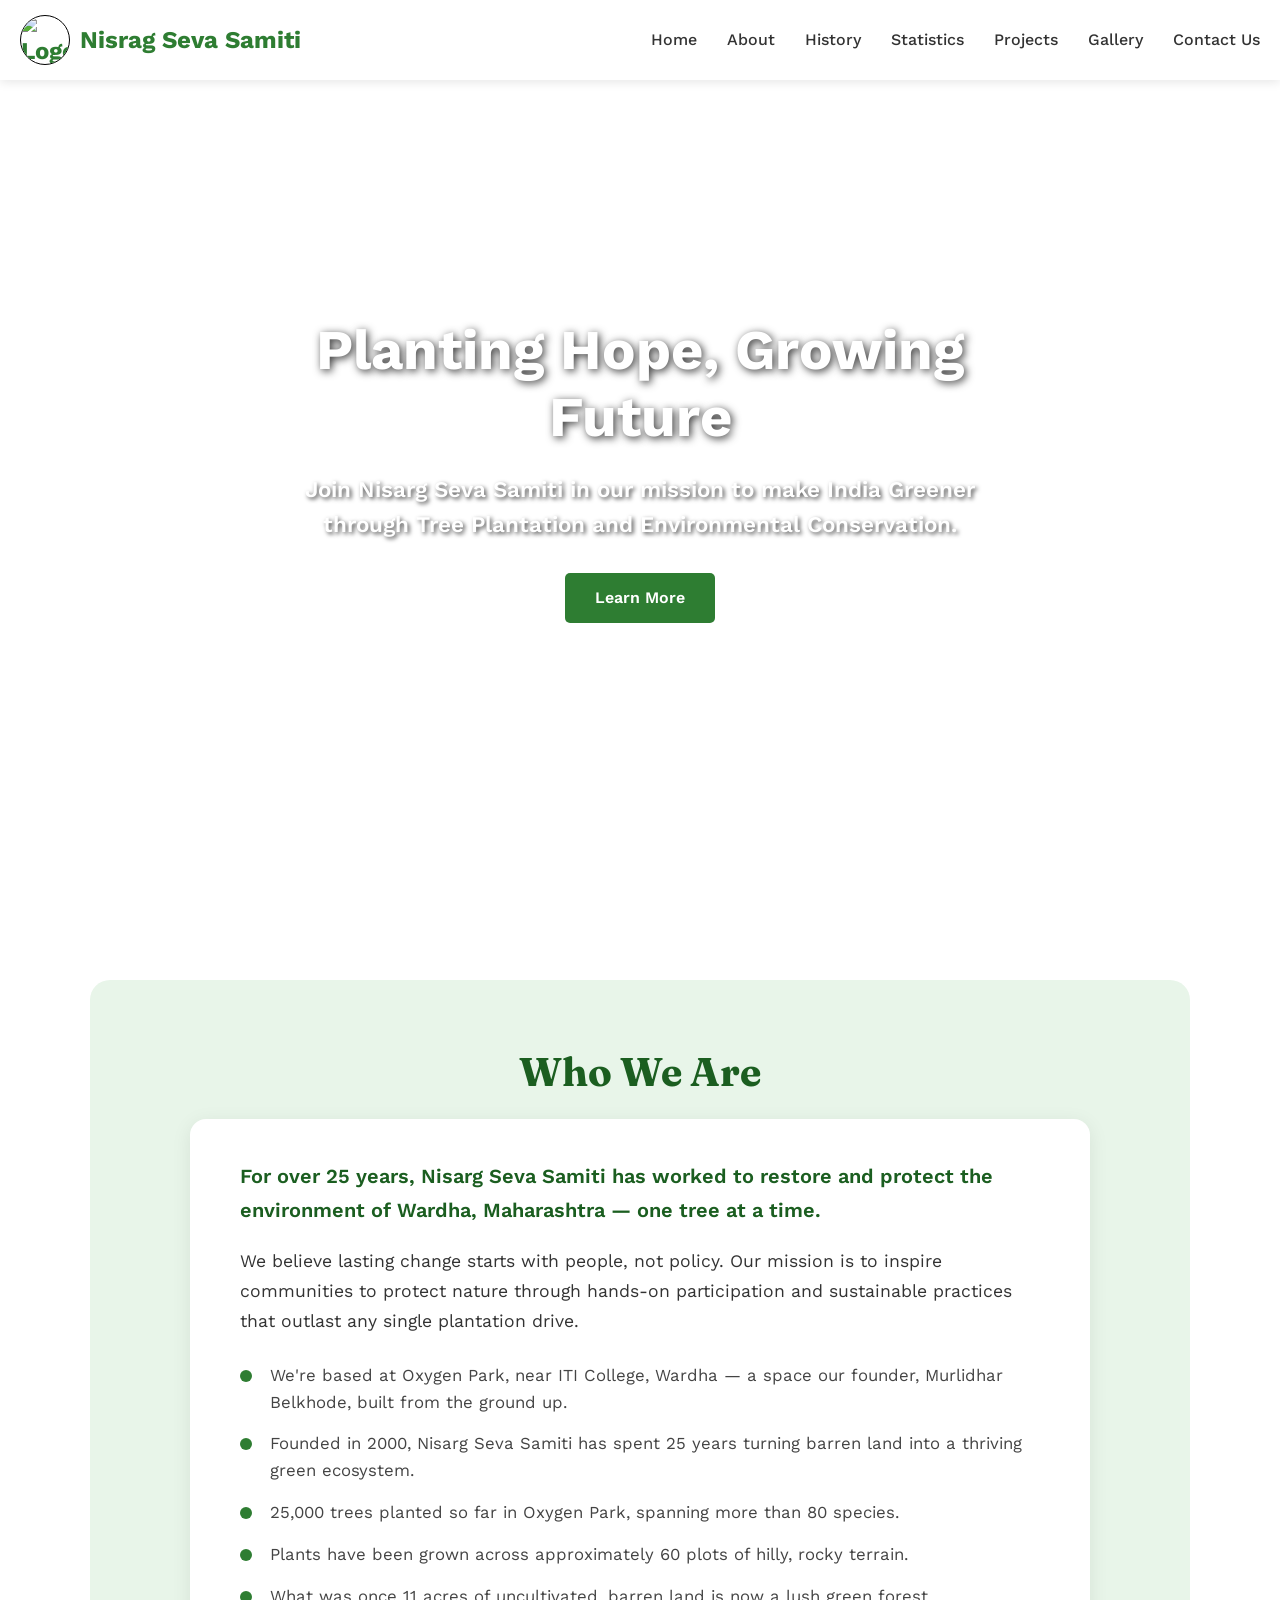
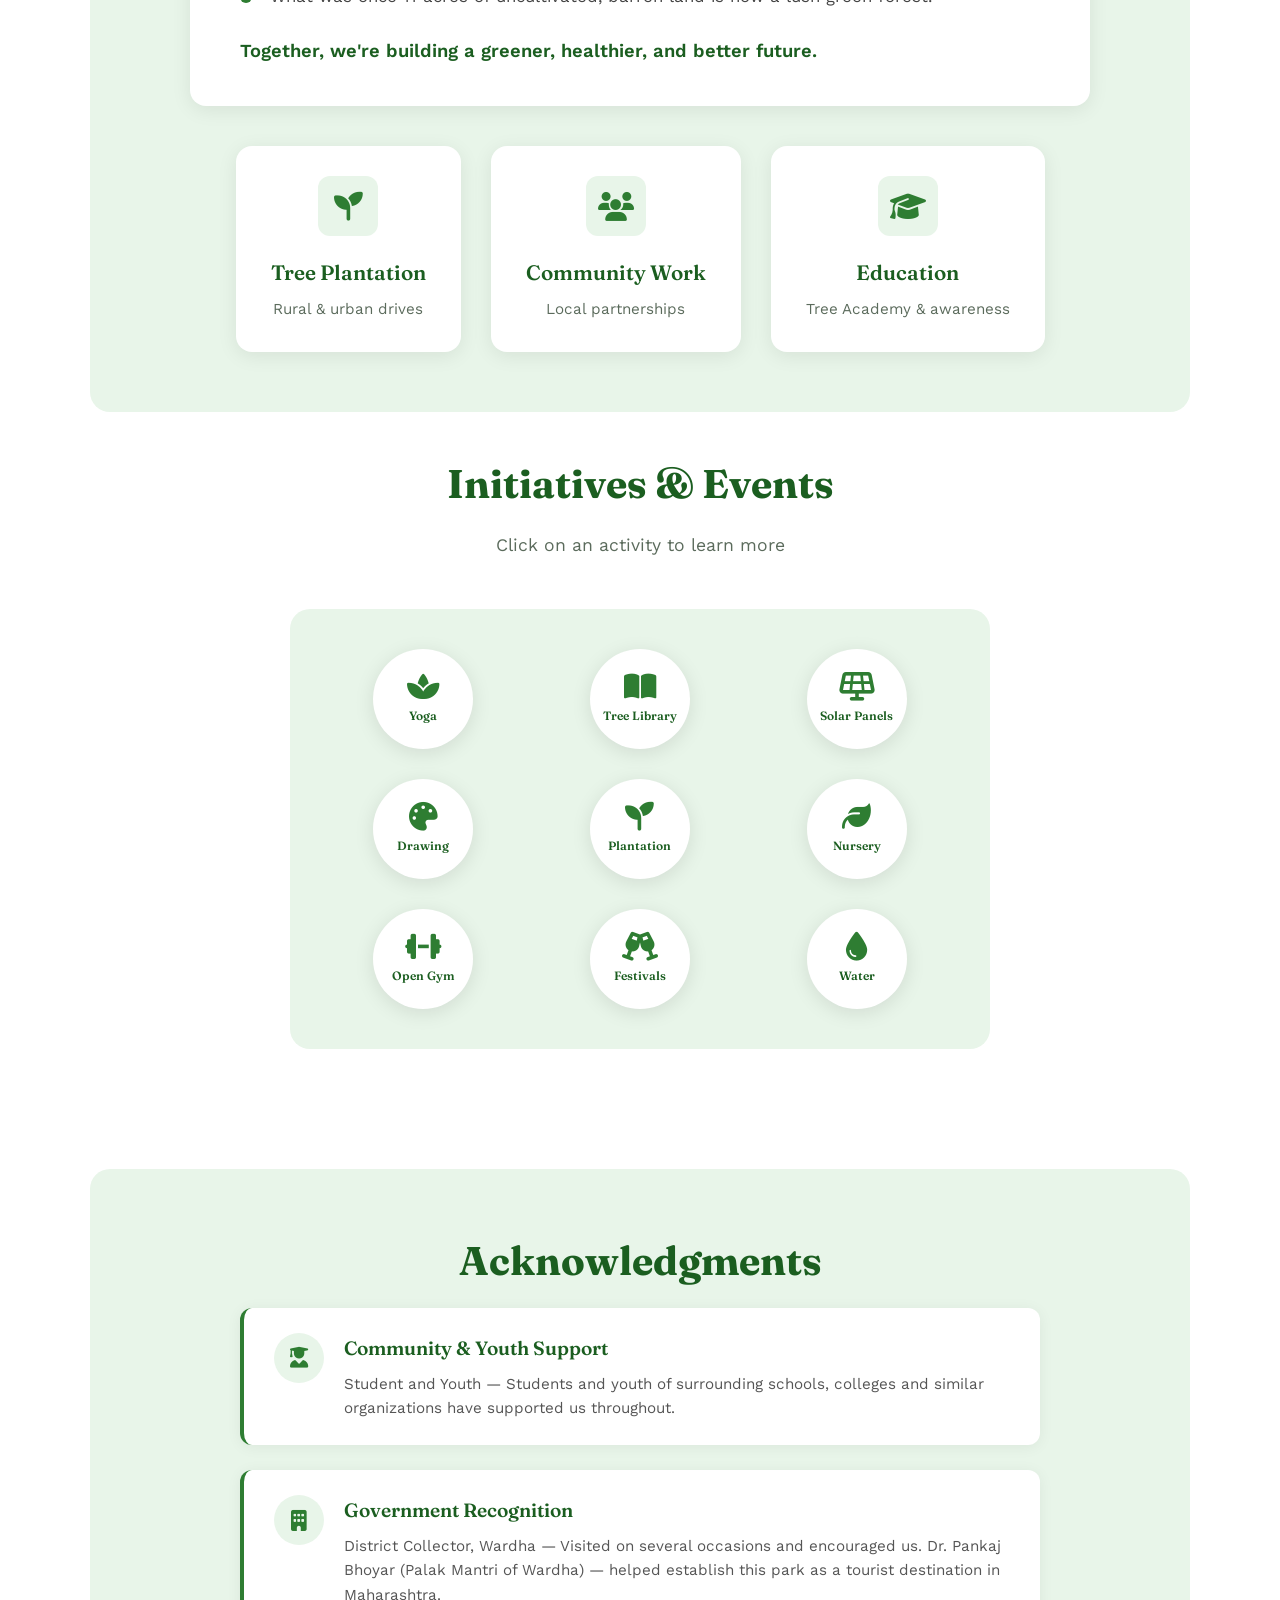
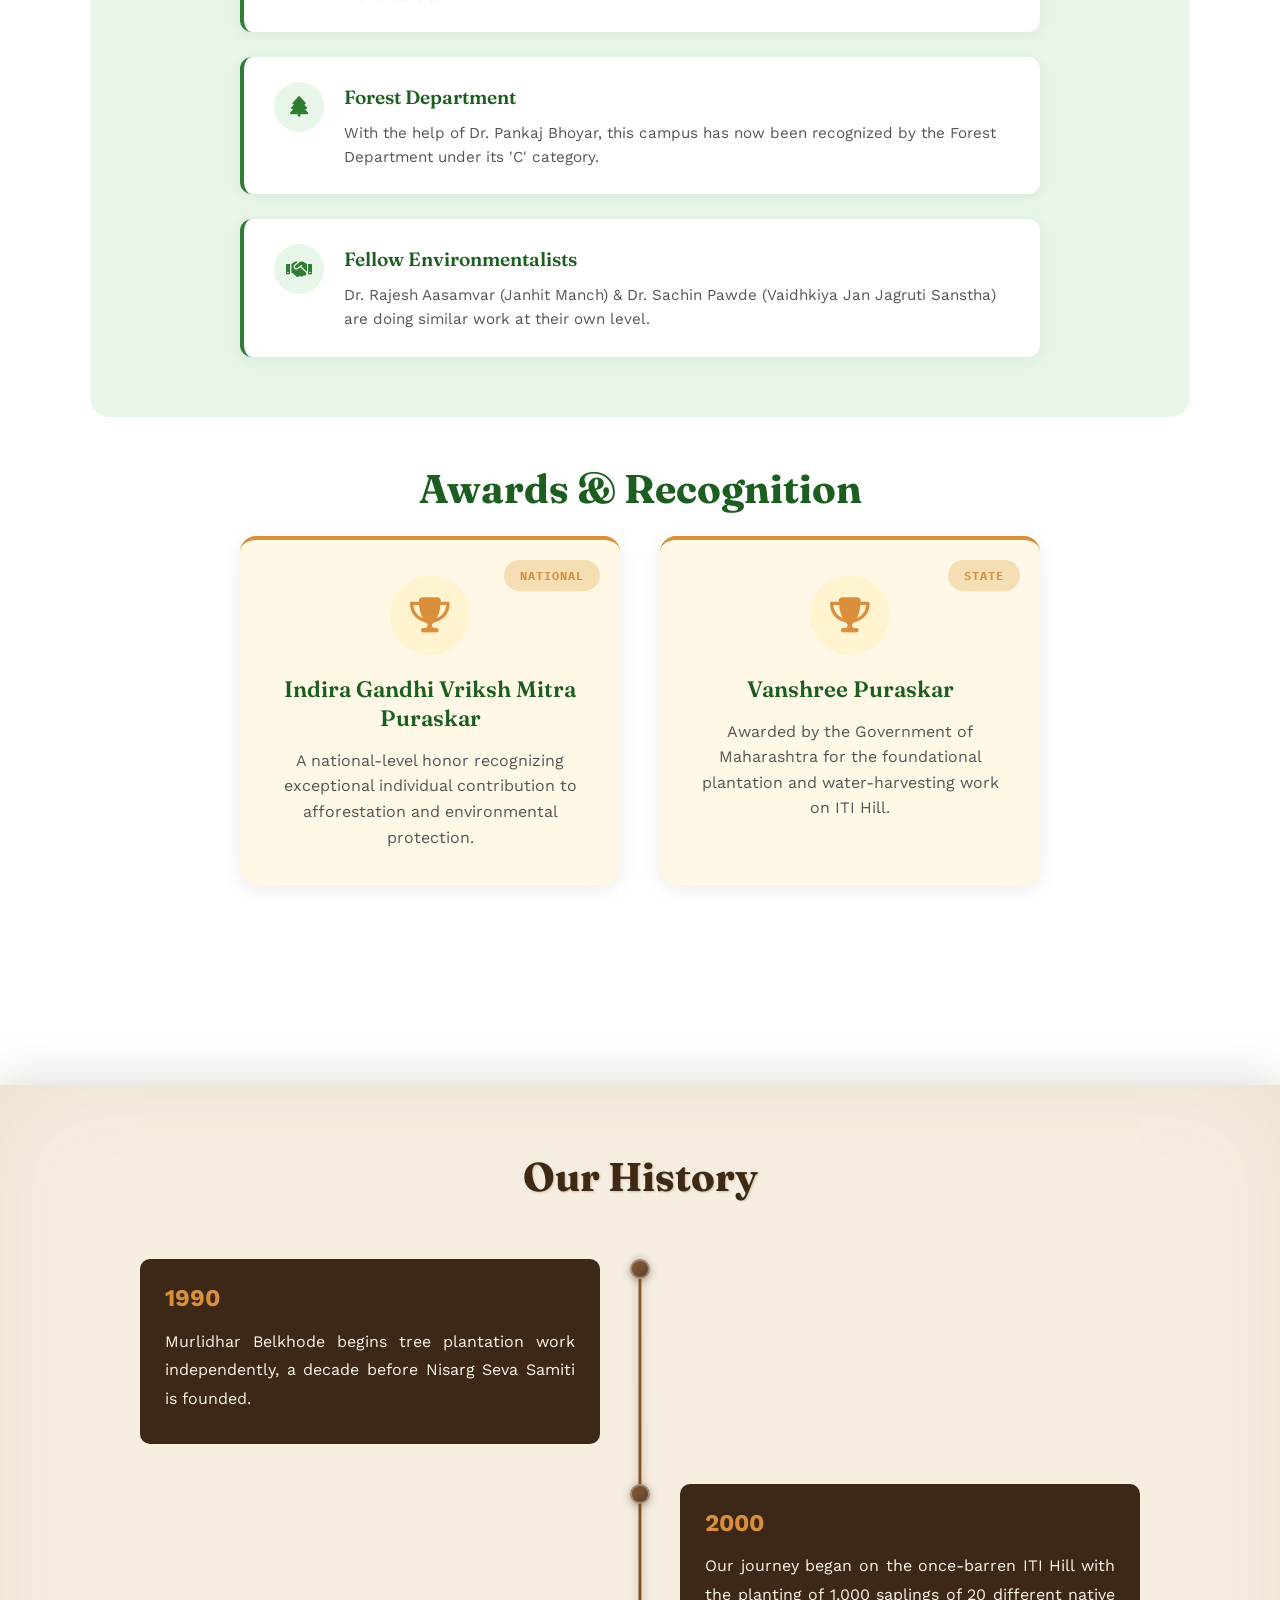
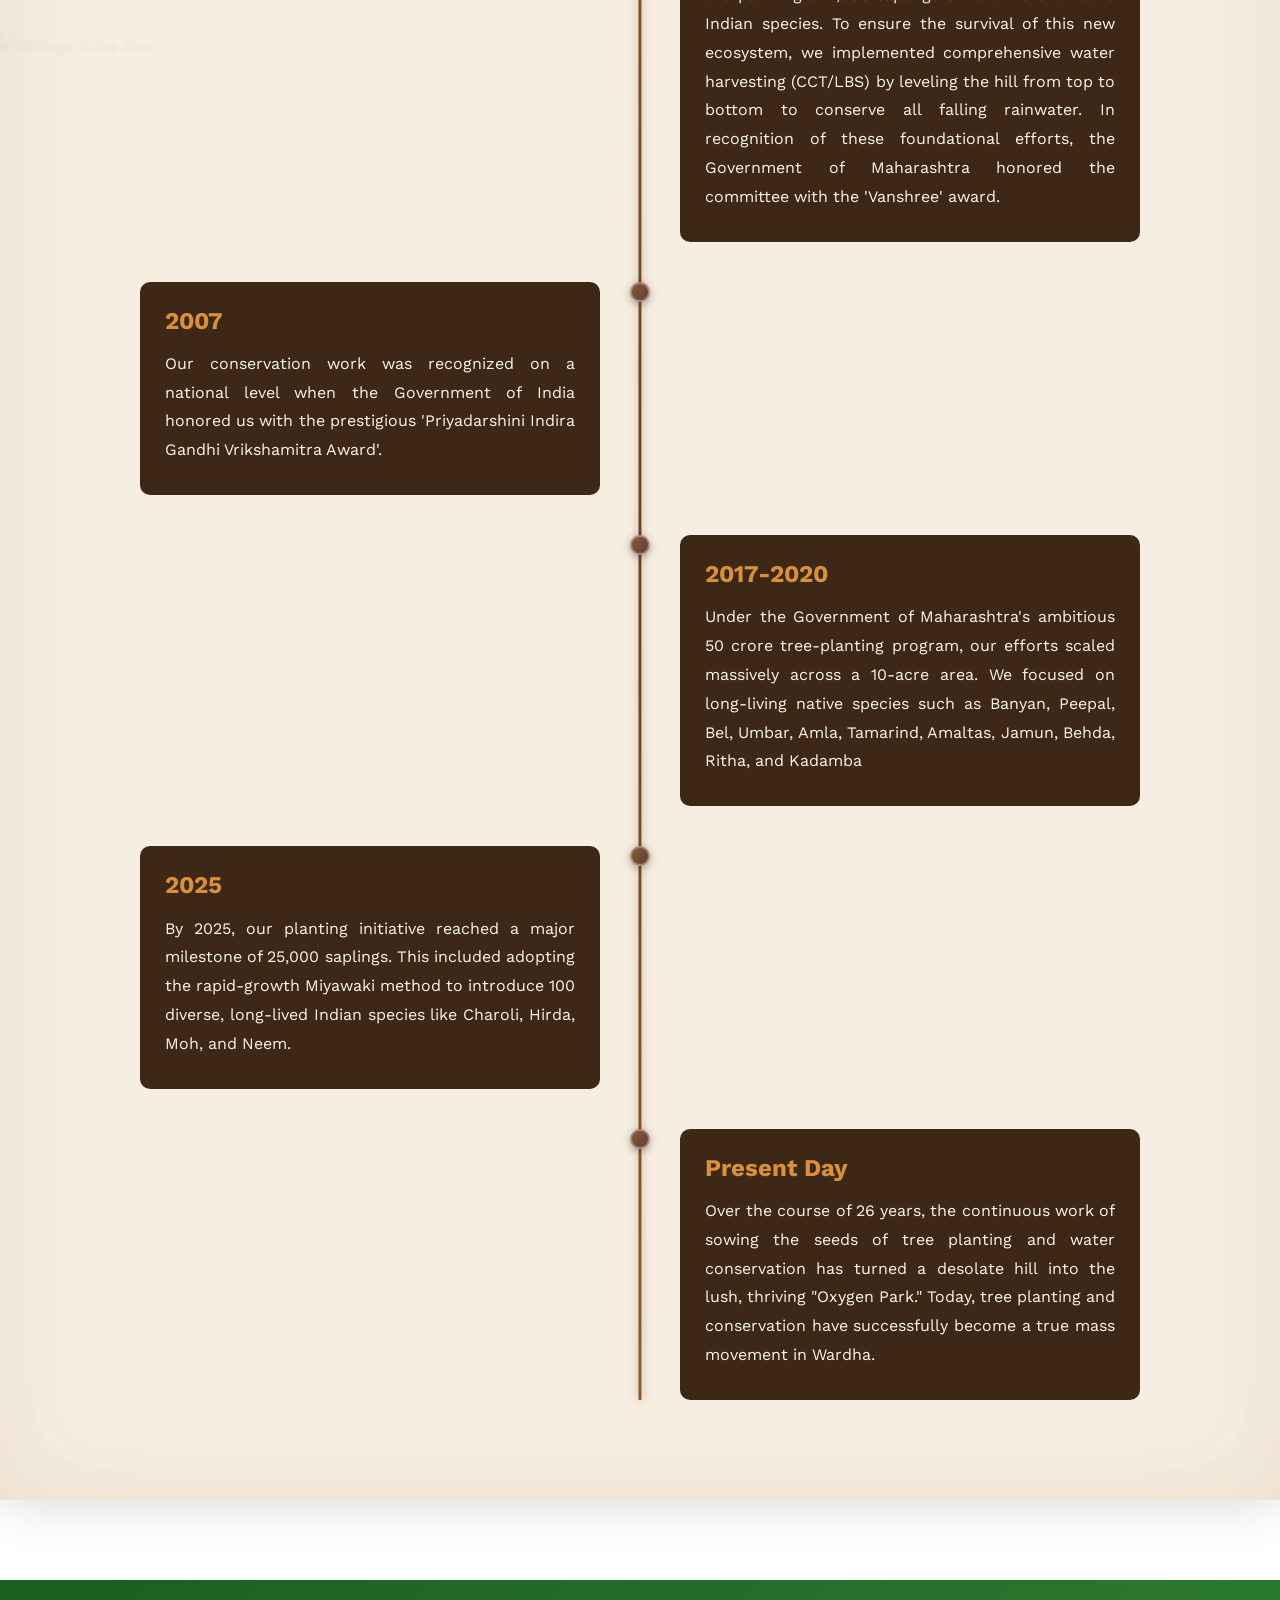
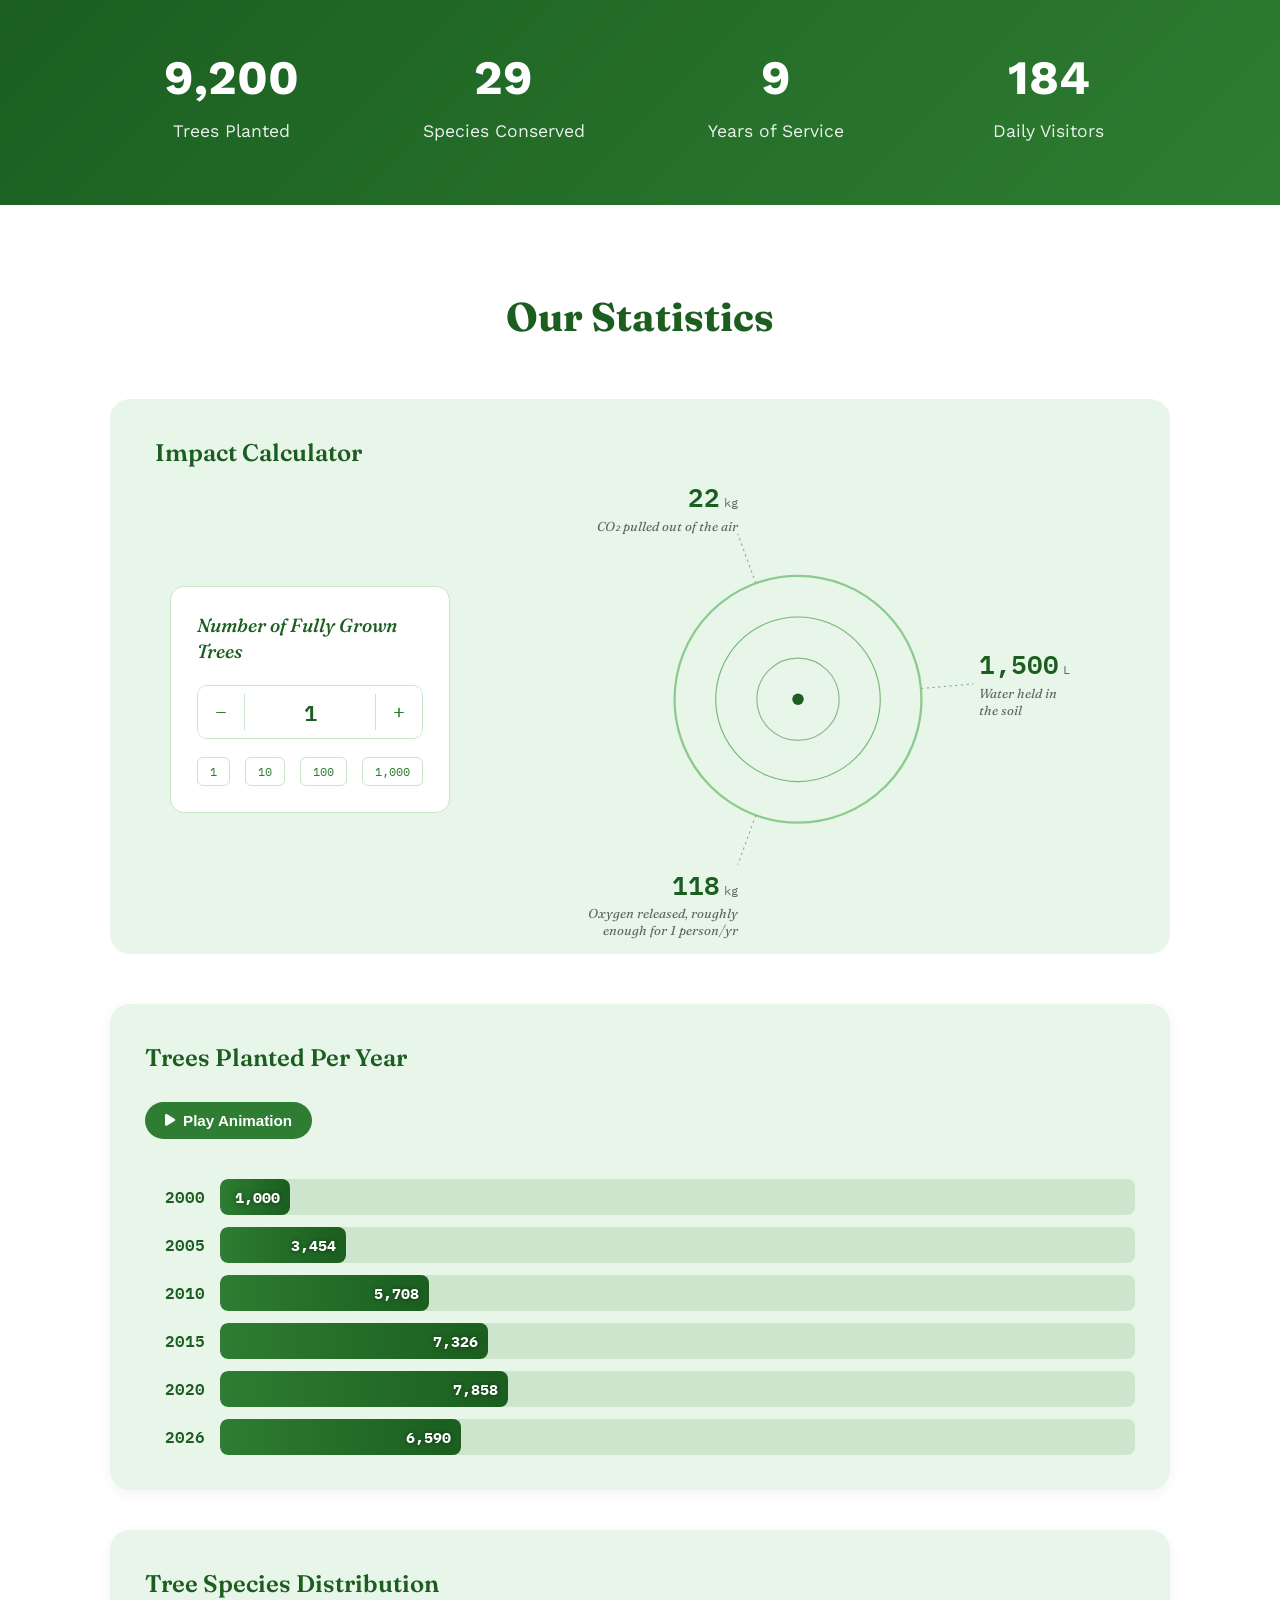
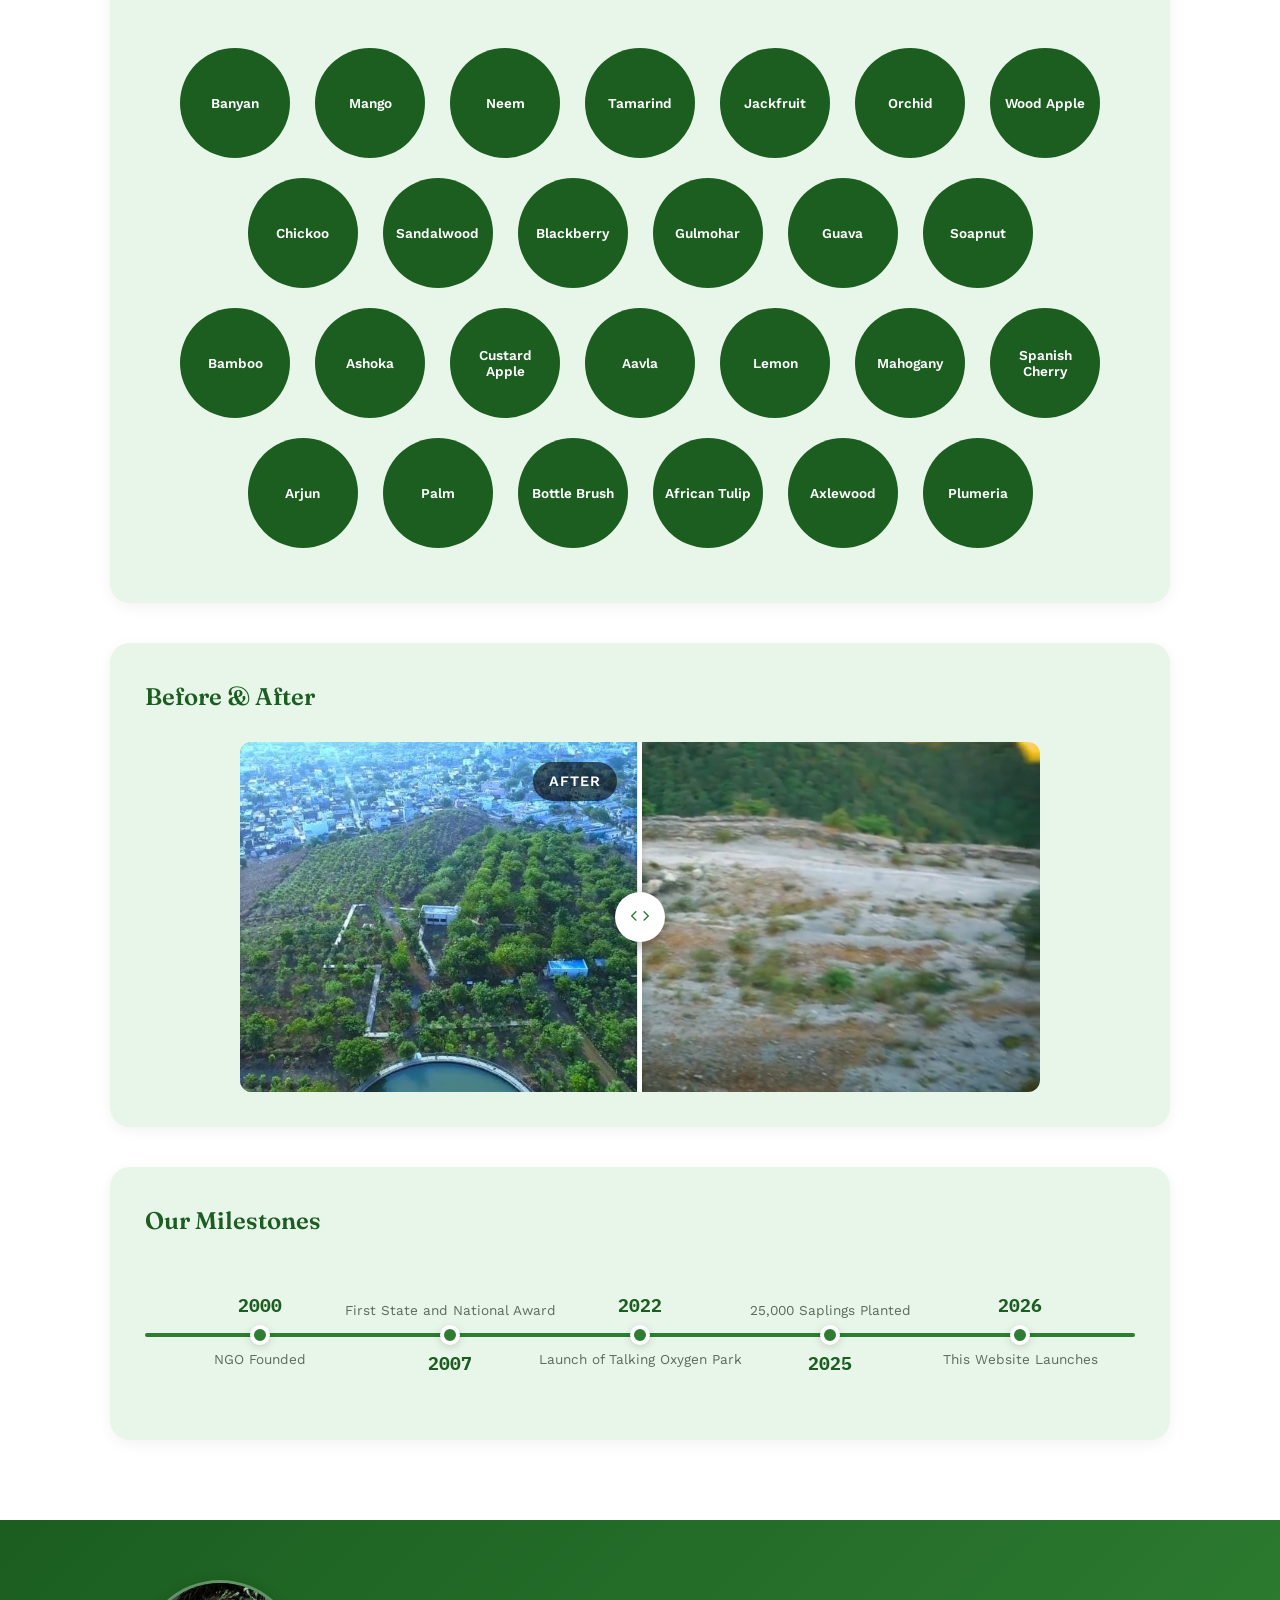
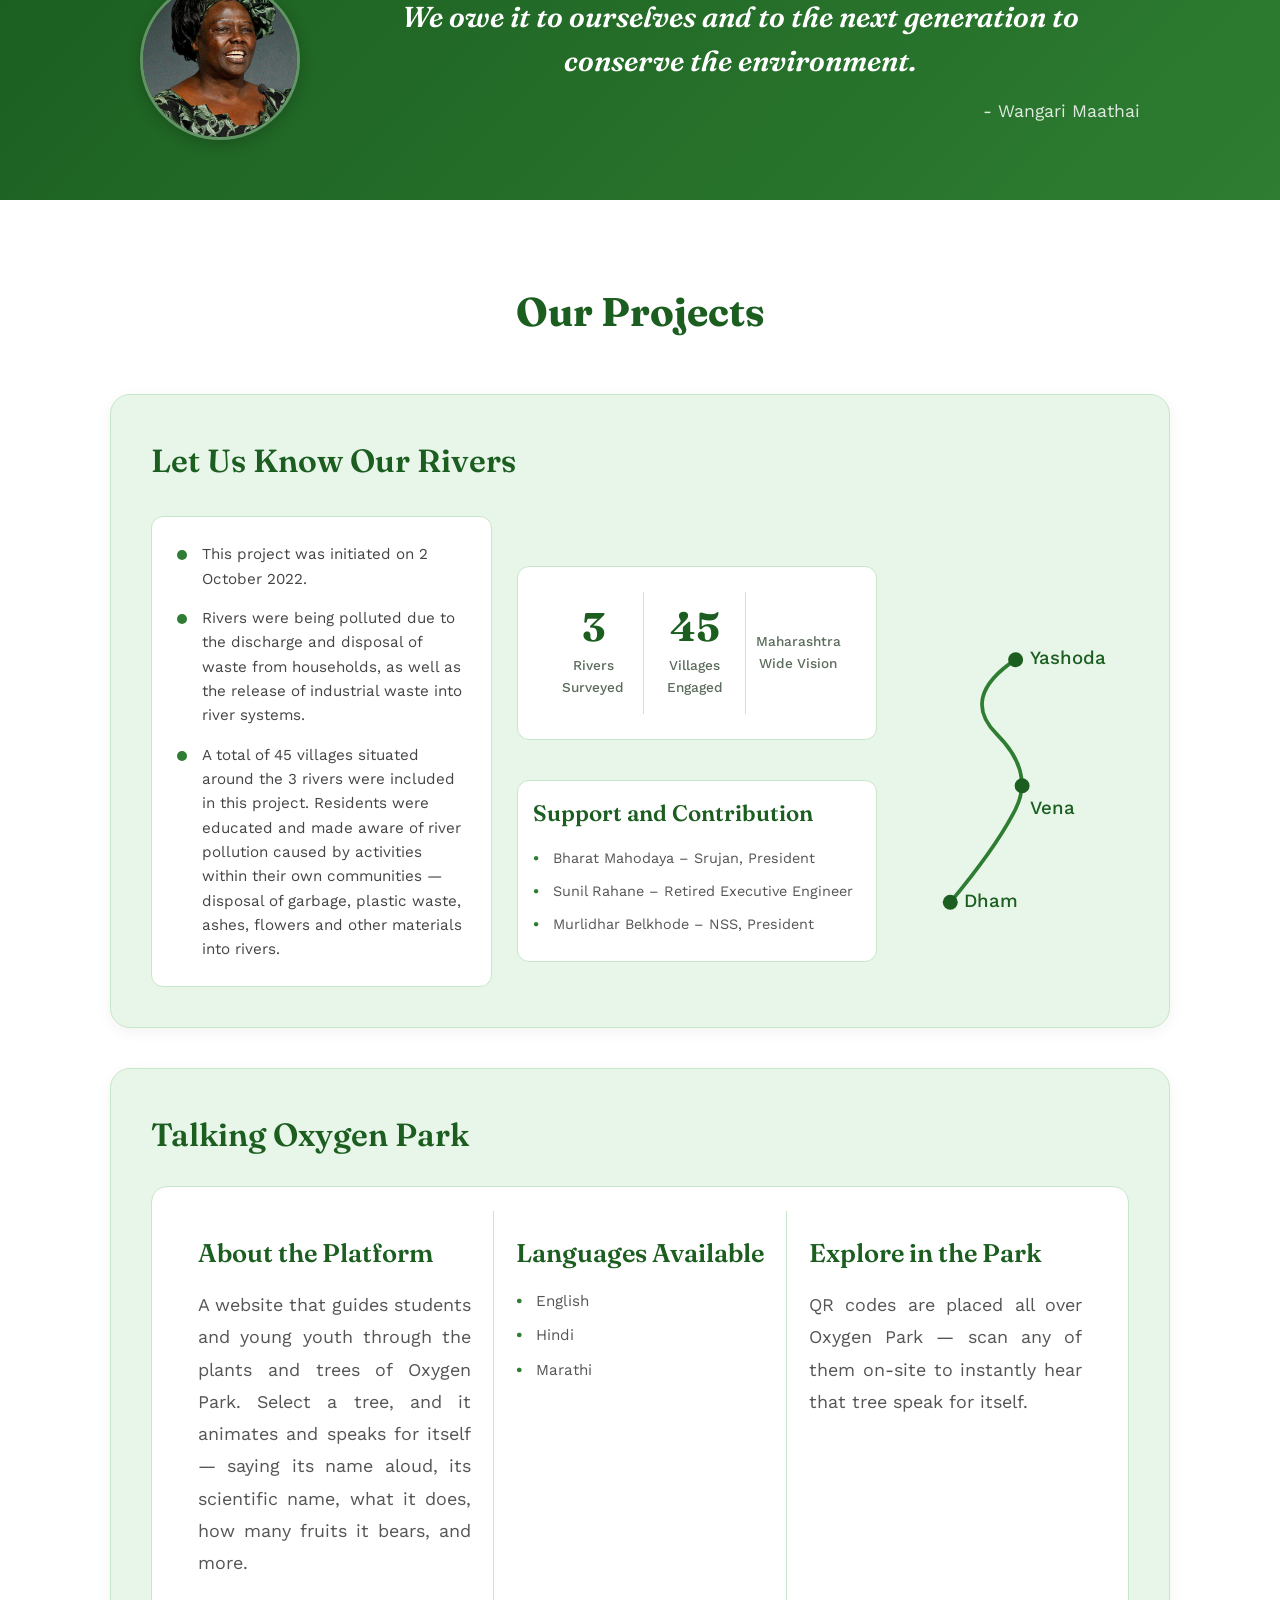
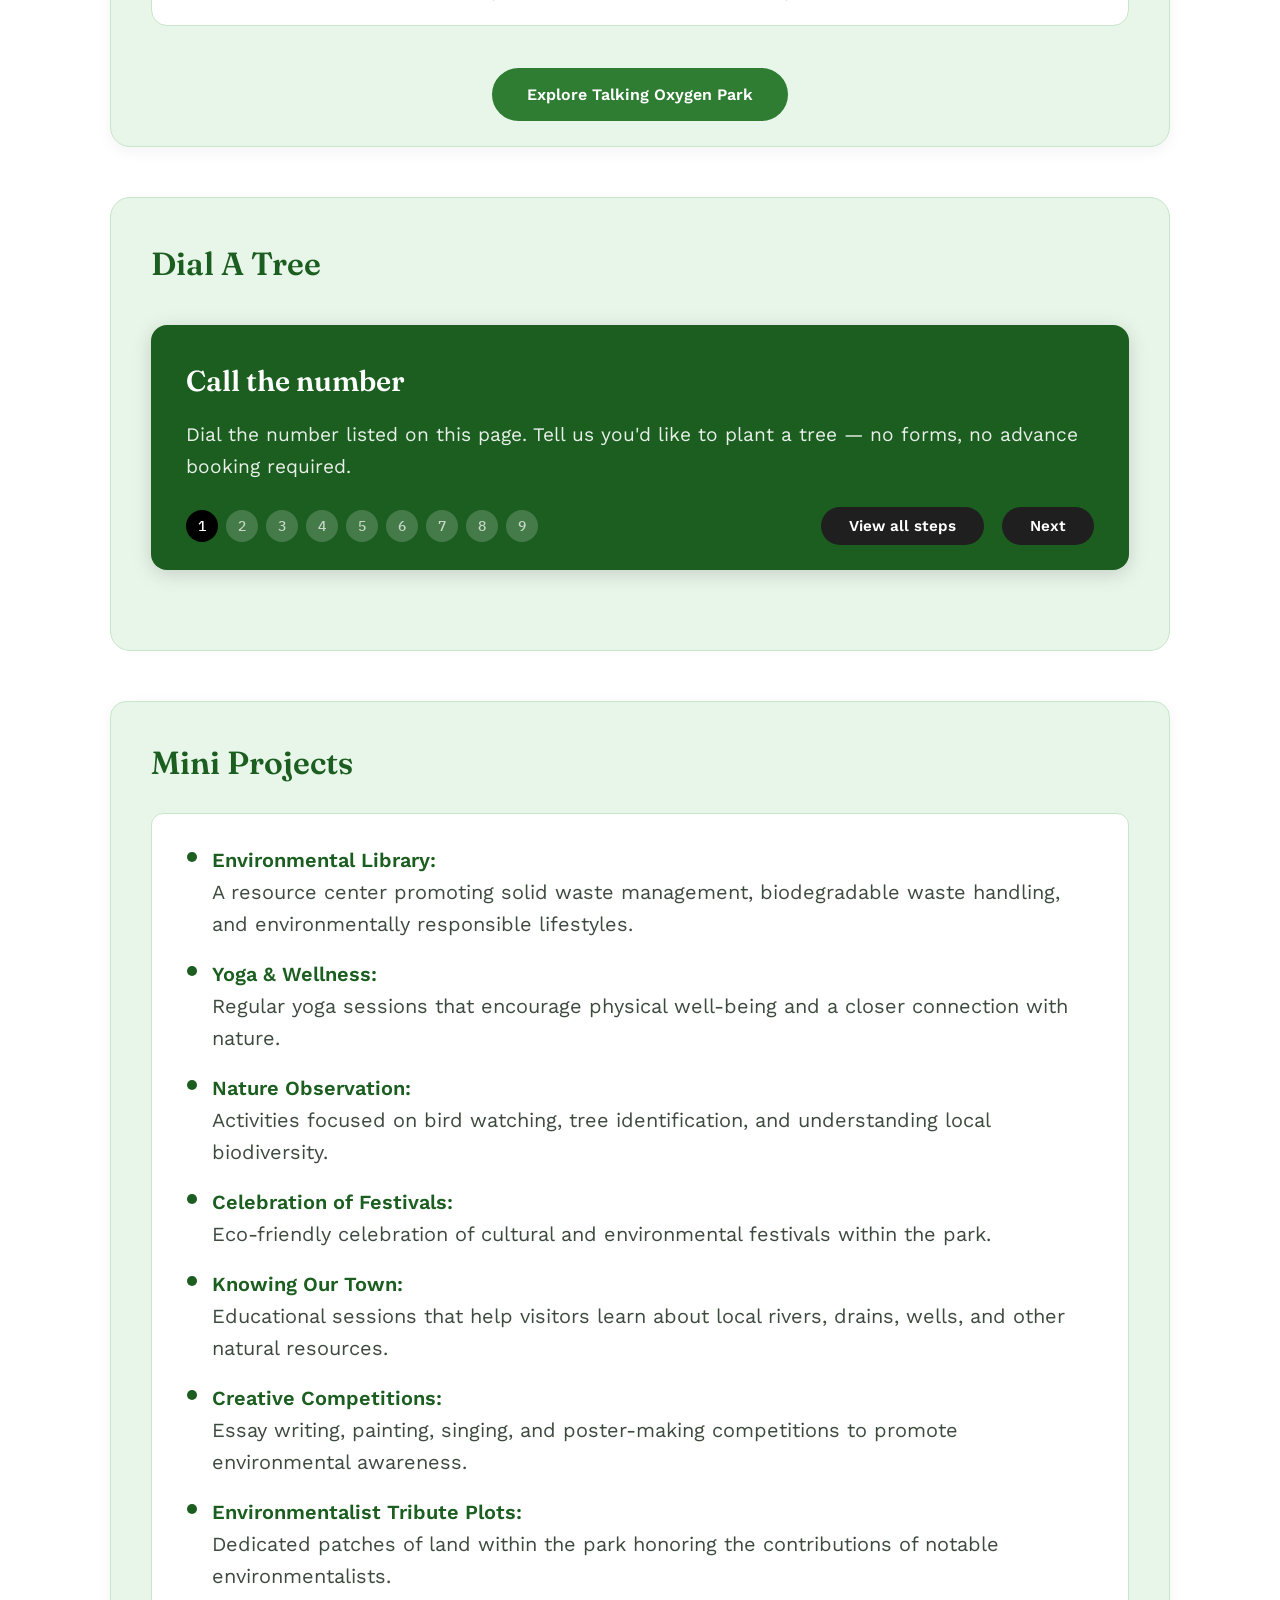
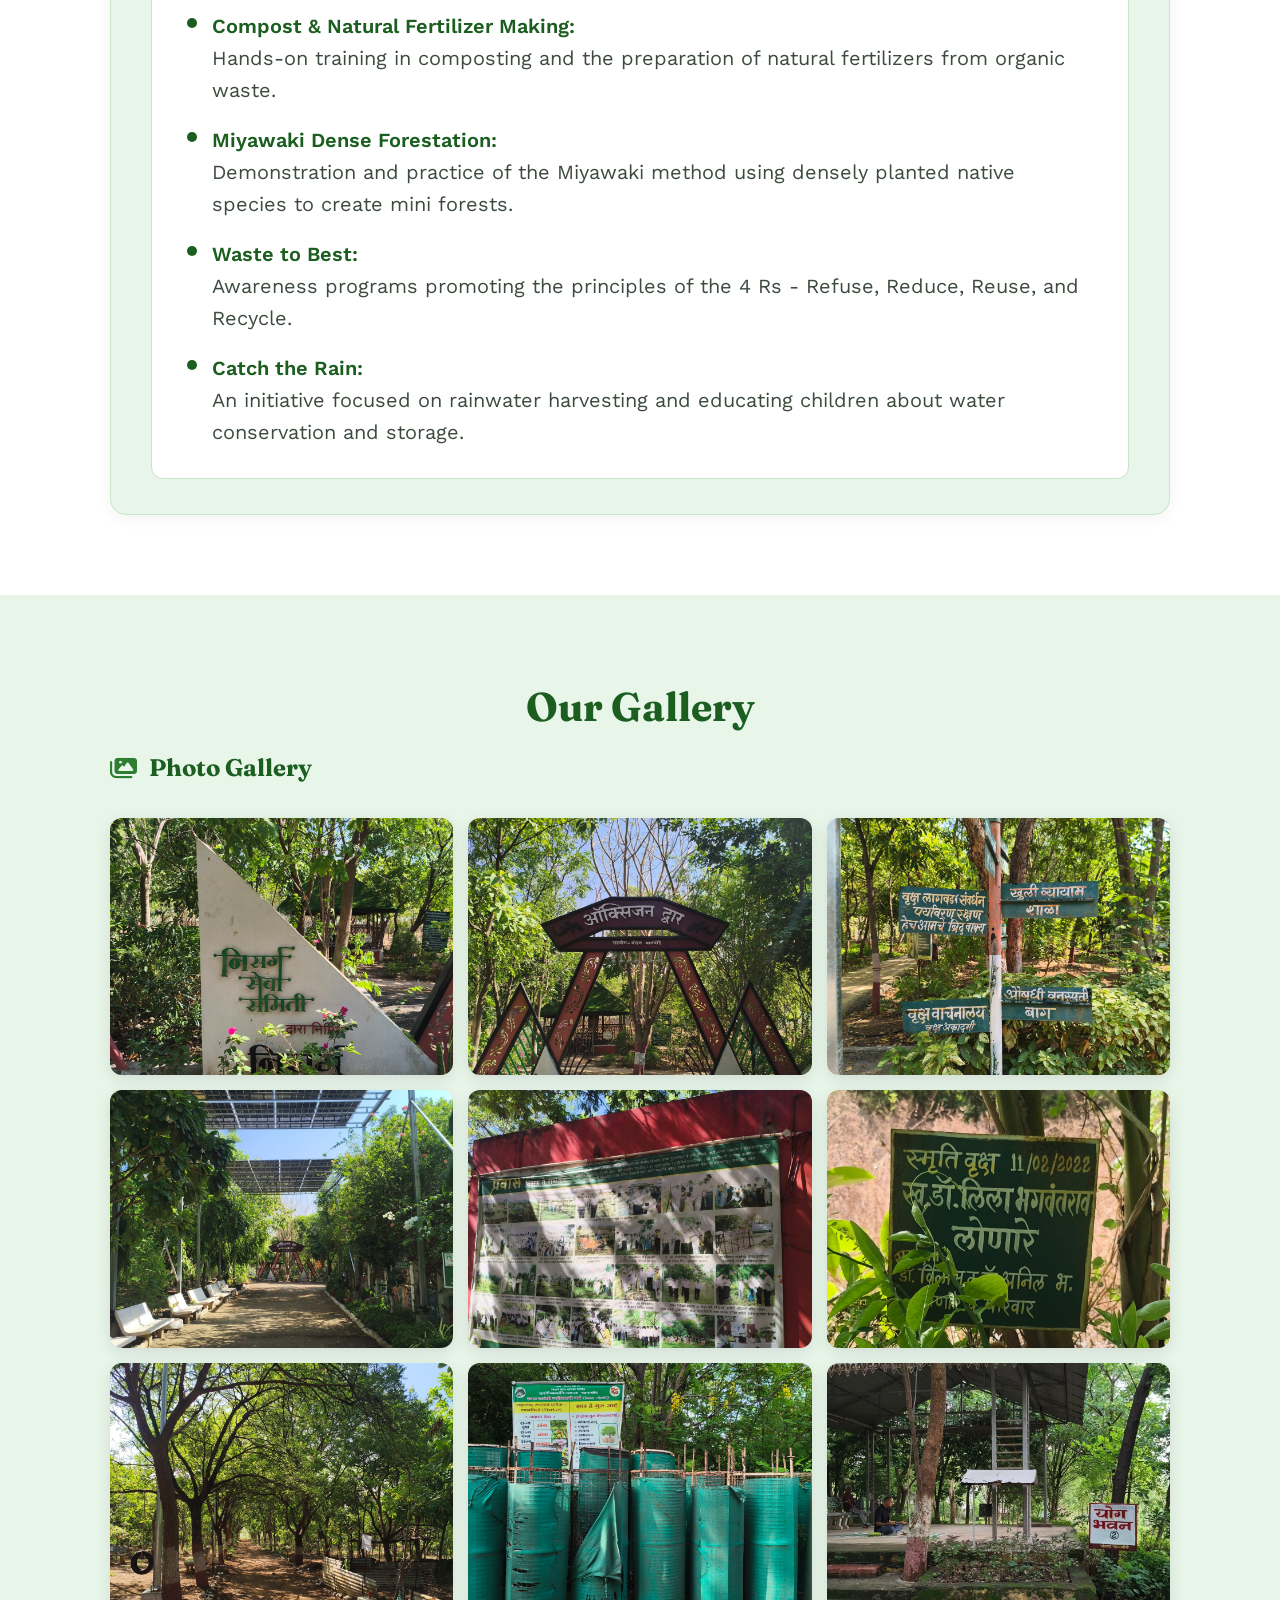
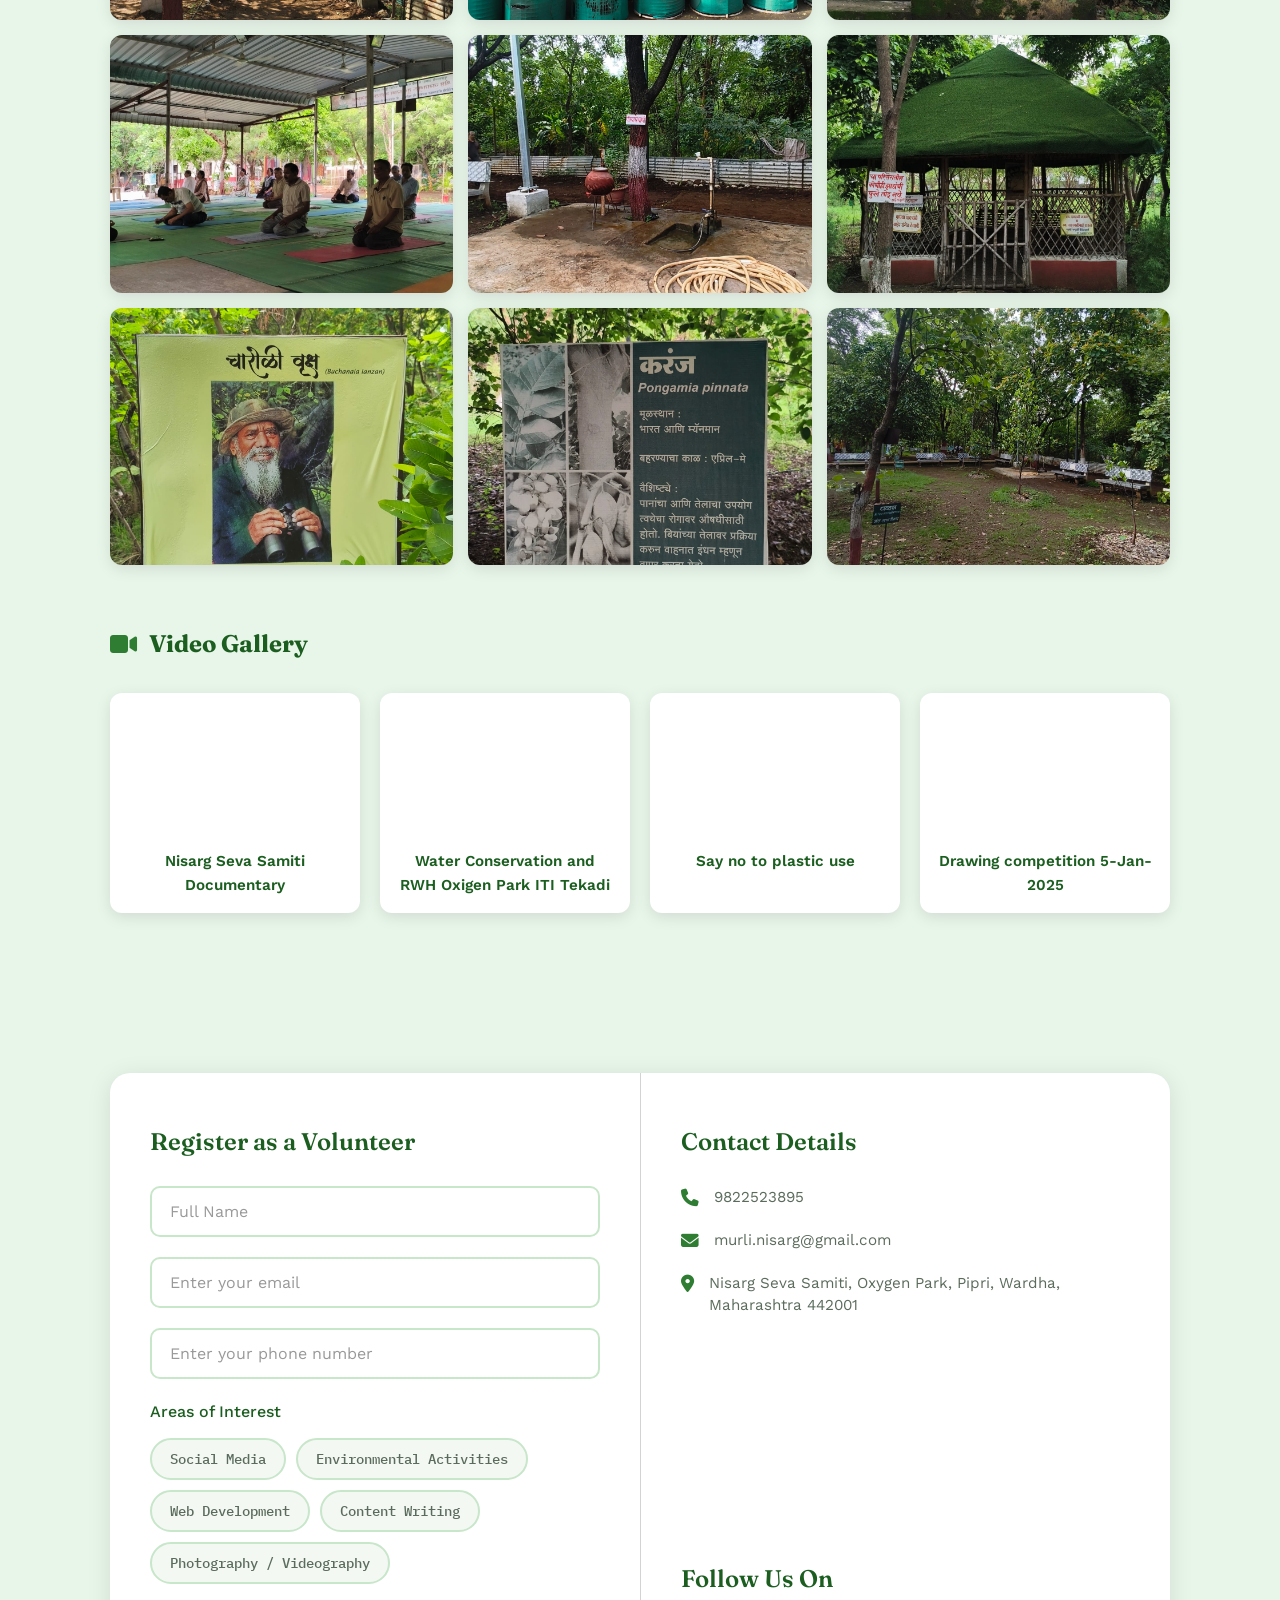
==== commit 519b7d90: "About website" ====
--- a/index.html
+++ b/index.html
@@ -587,7 +587,7 @@
                     <div class="oxygen-partitions">
                         <div class="oxygen-partition">
                             <h5 class="partition-title">About the Platform</h5>
-                            <p class="partition-text">A mobile app that guides students and young youth through the plants and trees of Oxygen Park. Select a tree, and it animates and speaks for itself — saying its name aloud, its scientific name, what it does, how many fruits it bears, and more.</p>
+                            <p class="partition-text">A website that guides students and young youth through the plants and trees of Oxygen Park. Select a tree, and it animates and speaks for itself — saying its name aloud, its scientific name, what it does, how many fruits it bears, and more.</p>
                         </div>
                         <div class="oxygen-partition">
                             <h5 class="partition-title">Languages&nbsp;Available</h5>
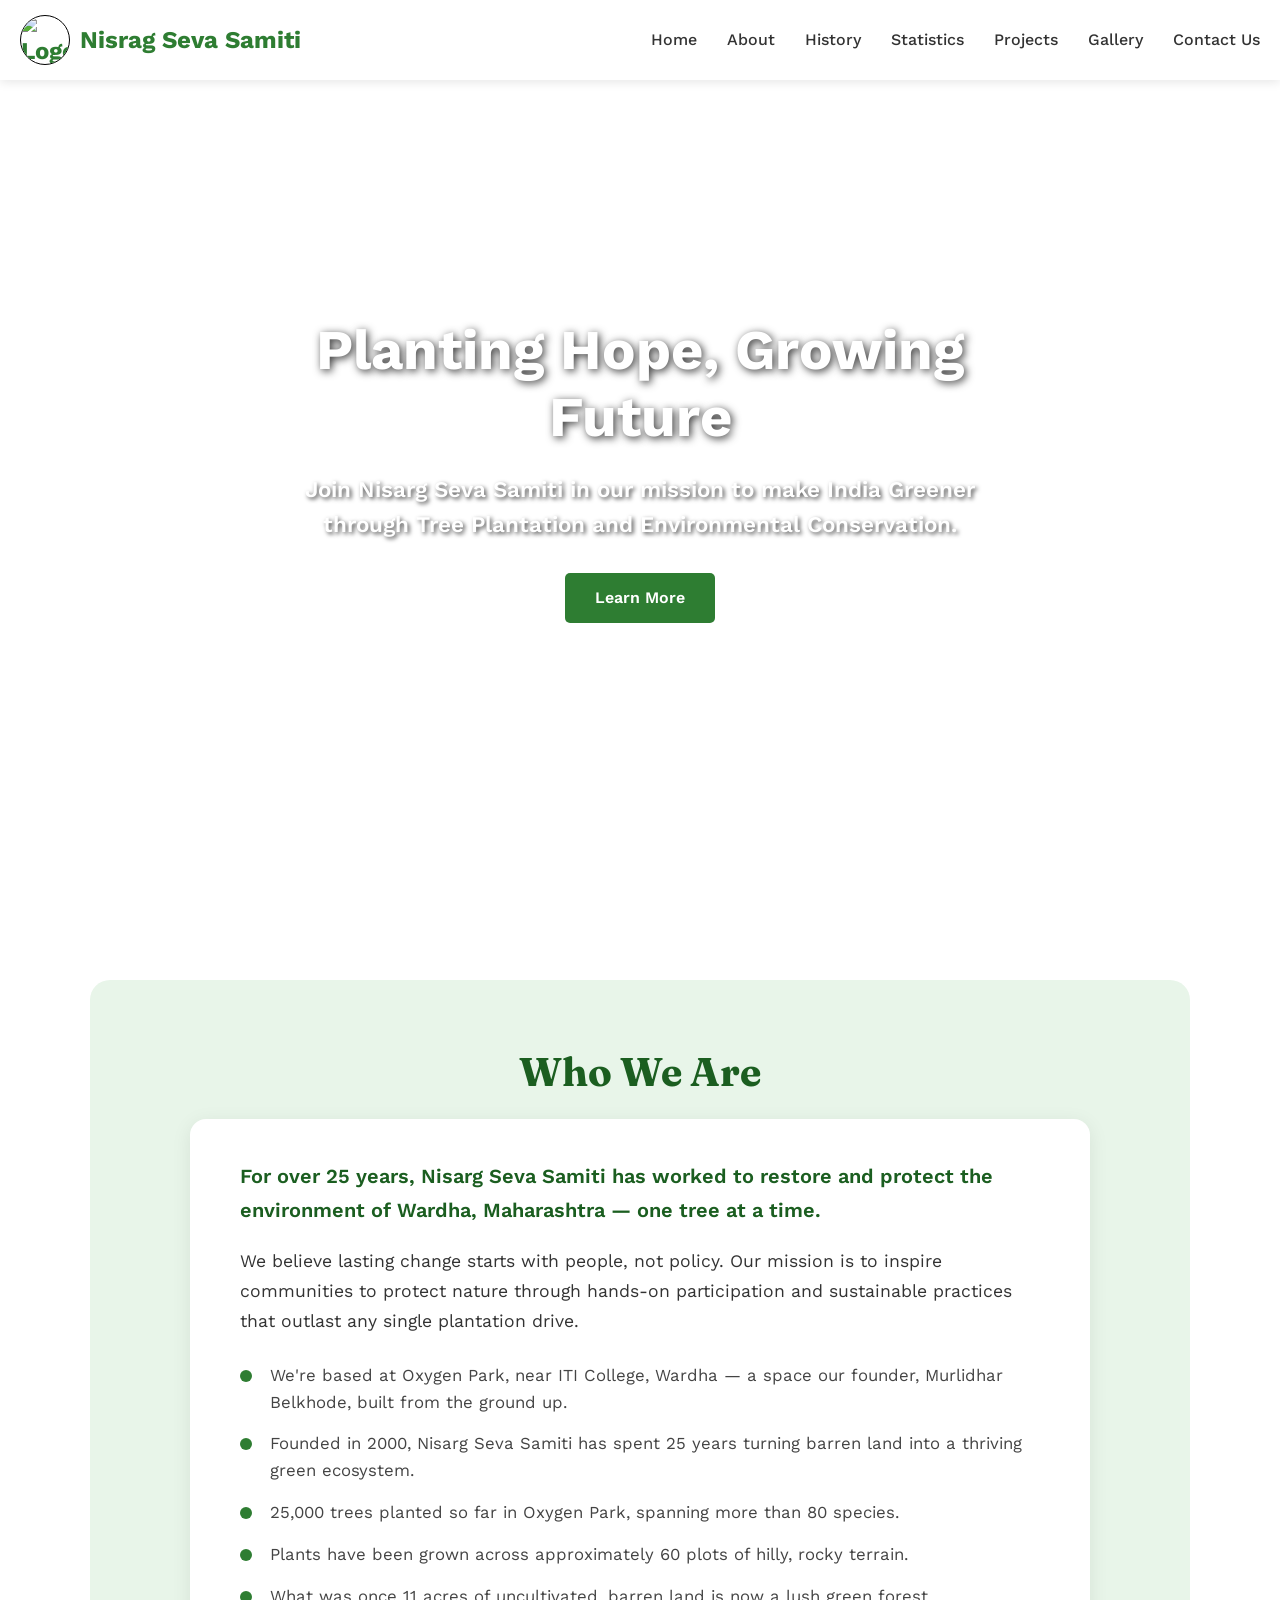
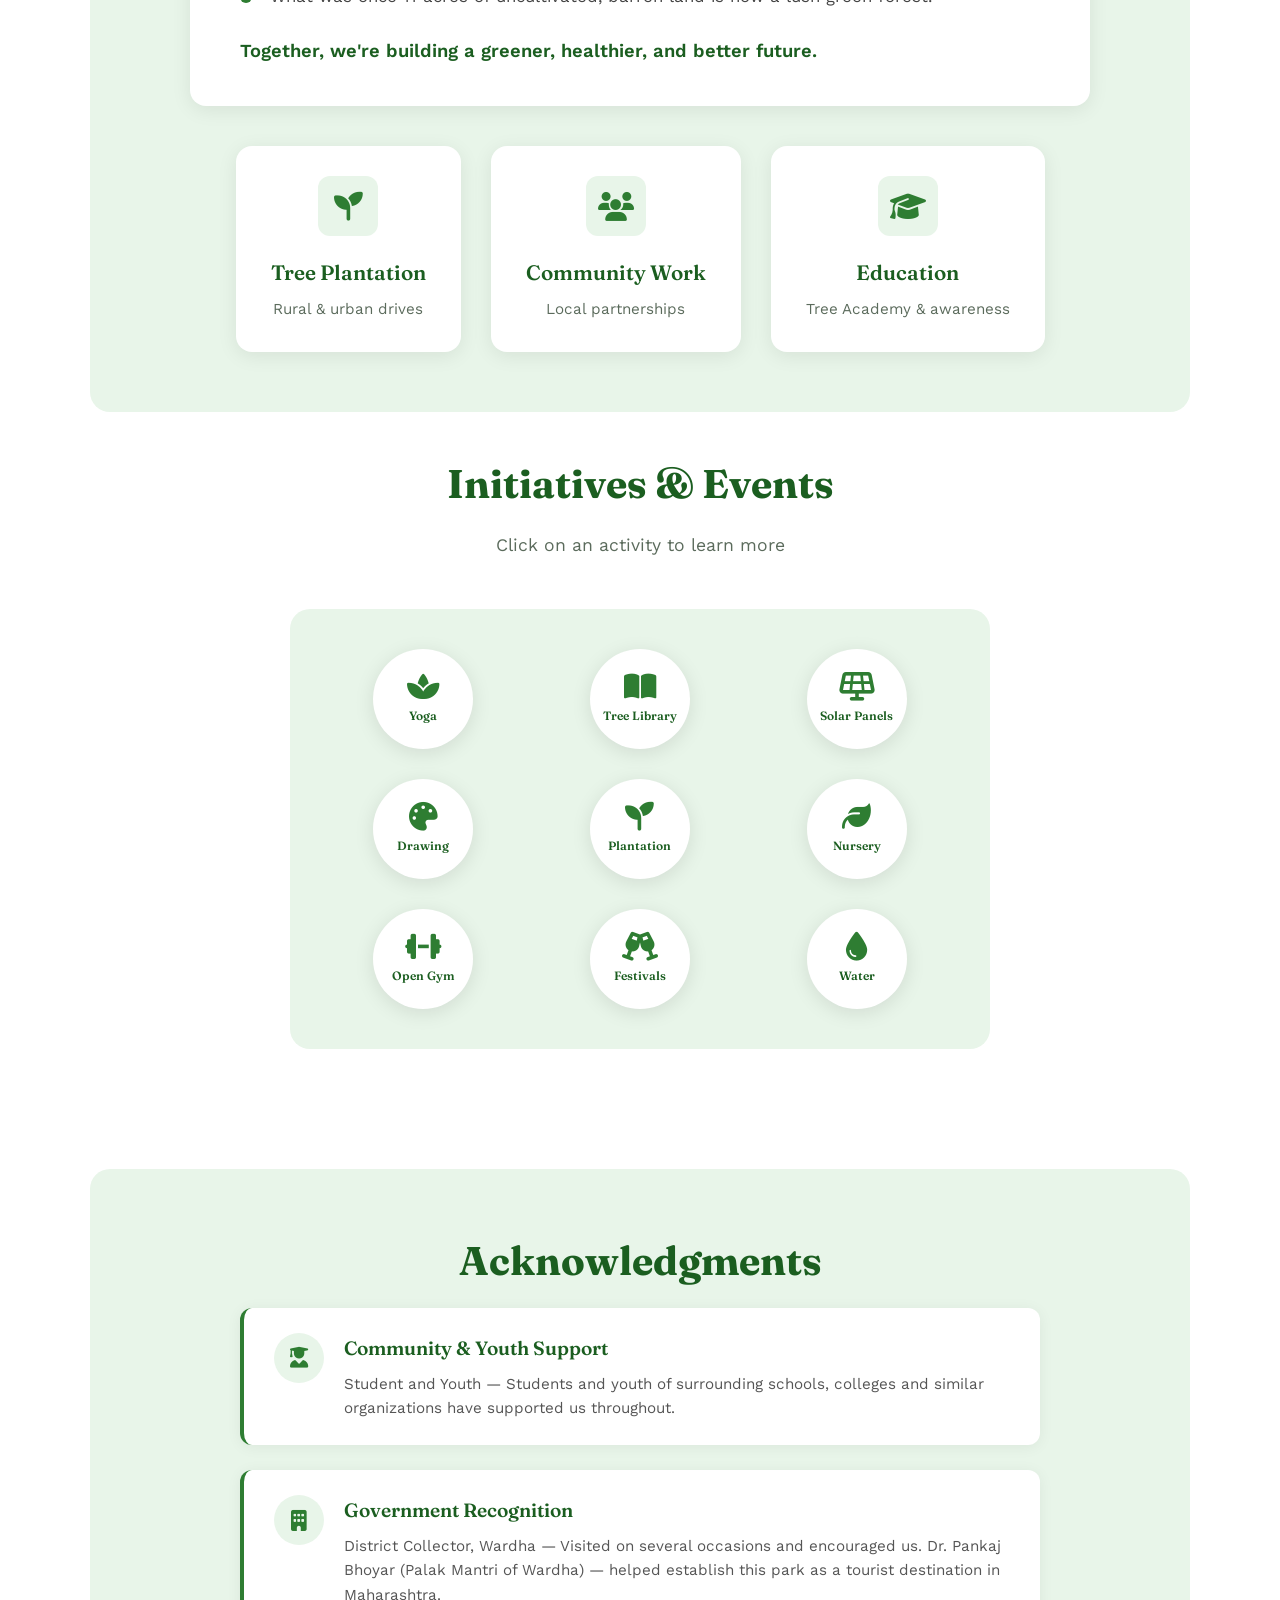
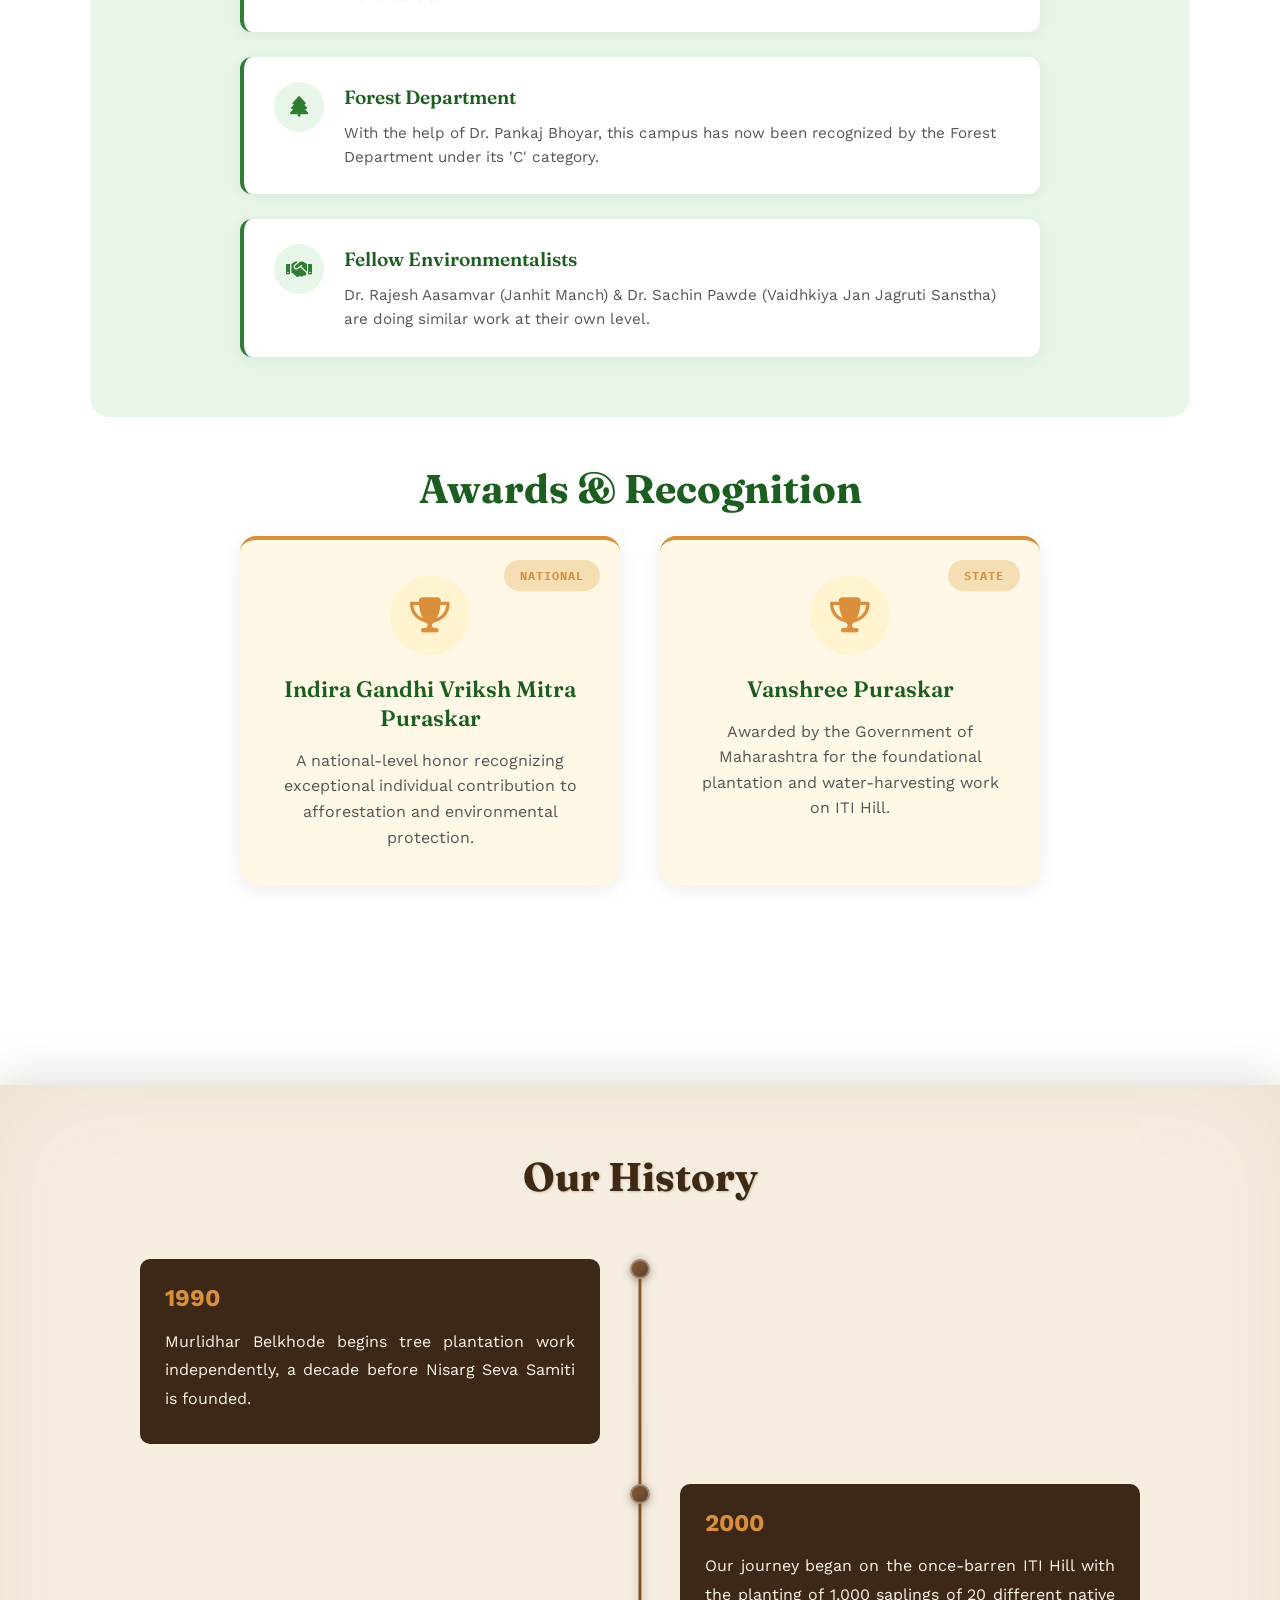
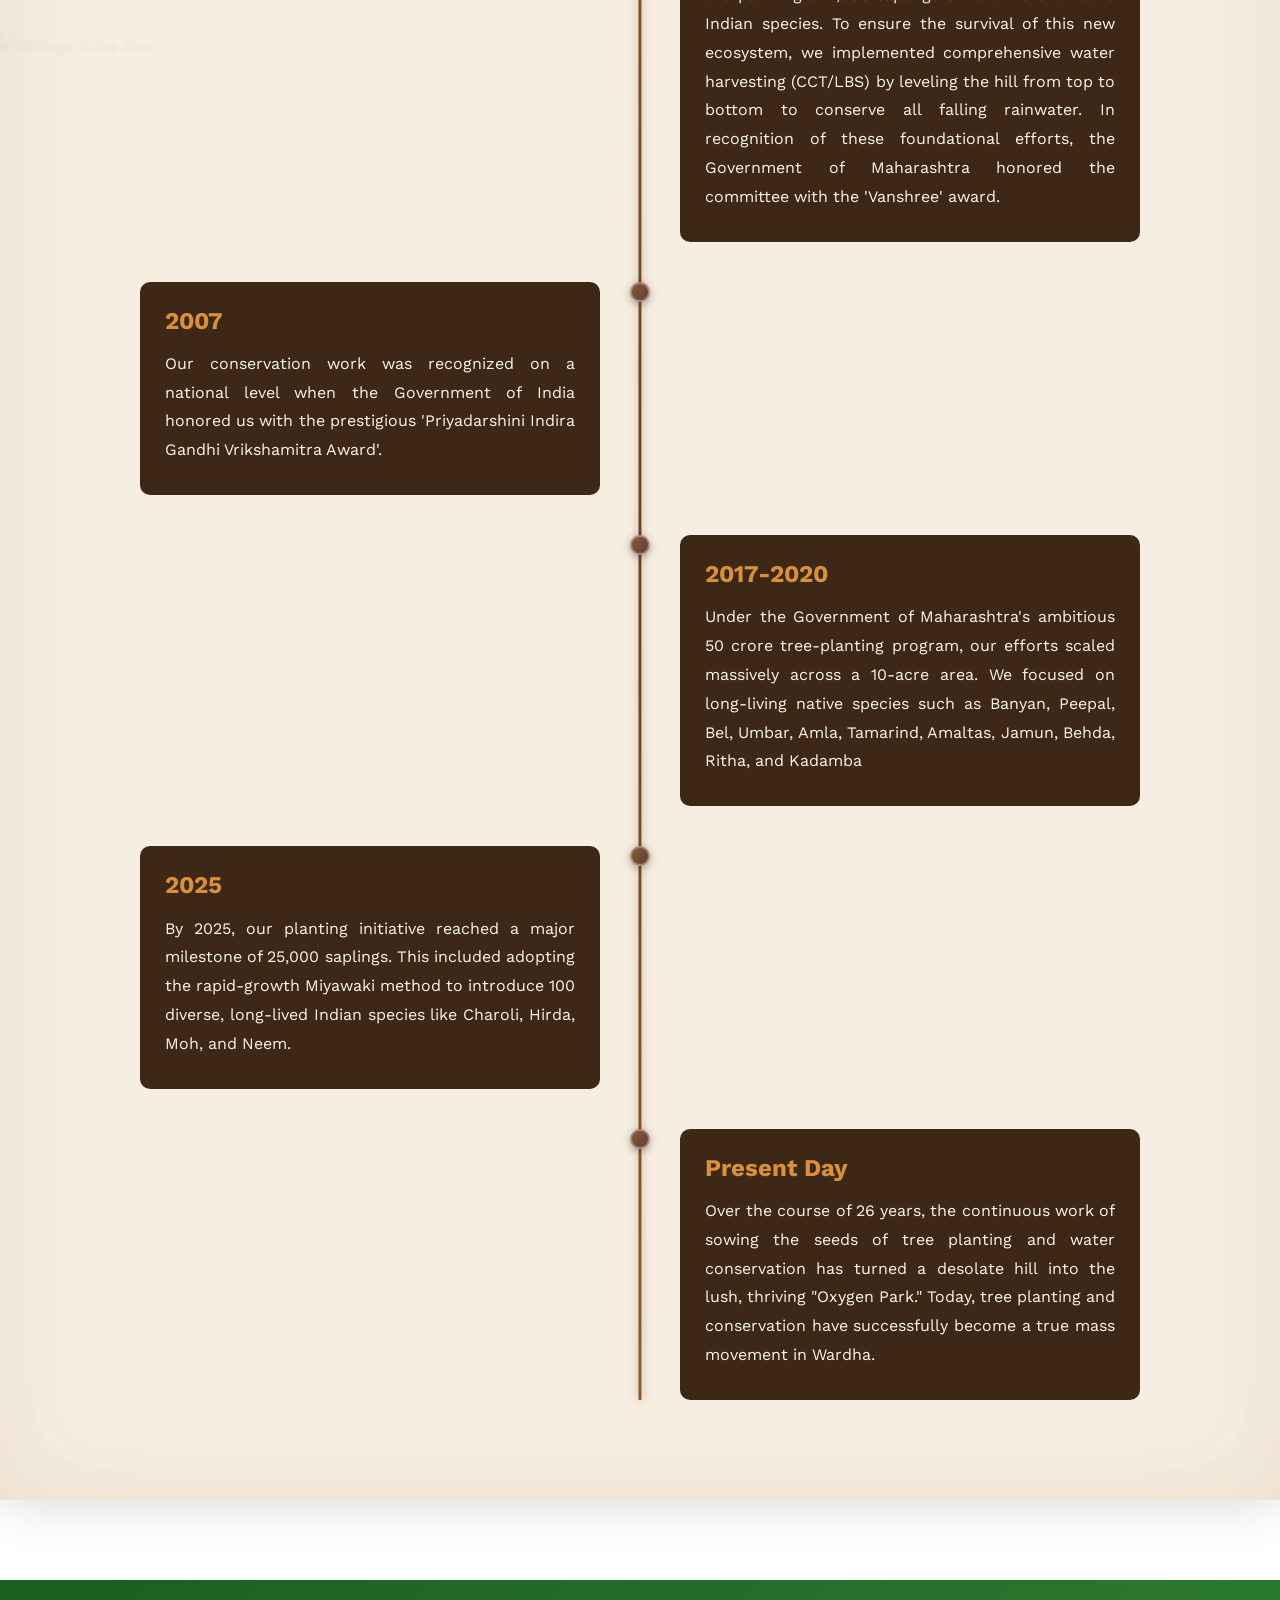
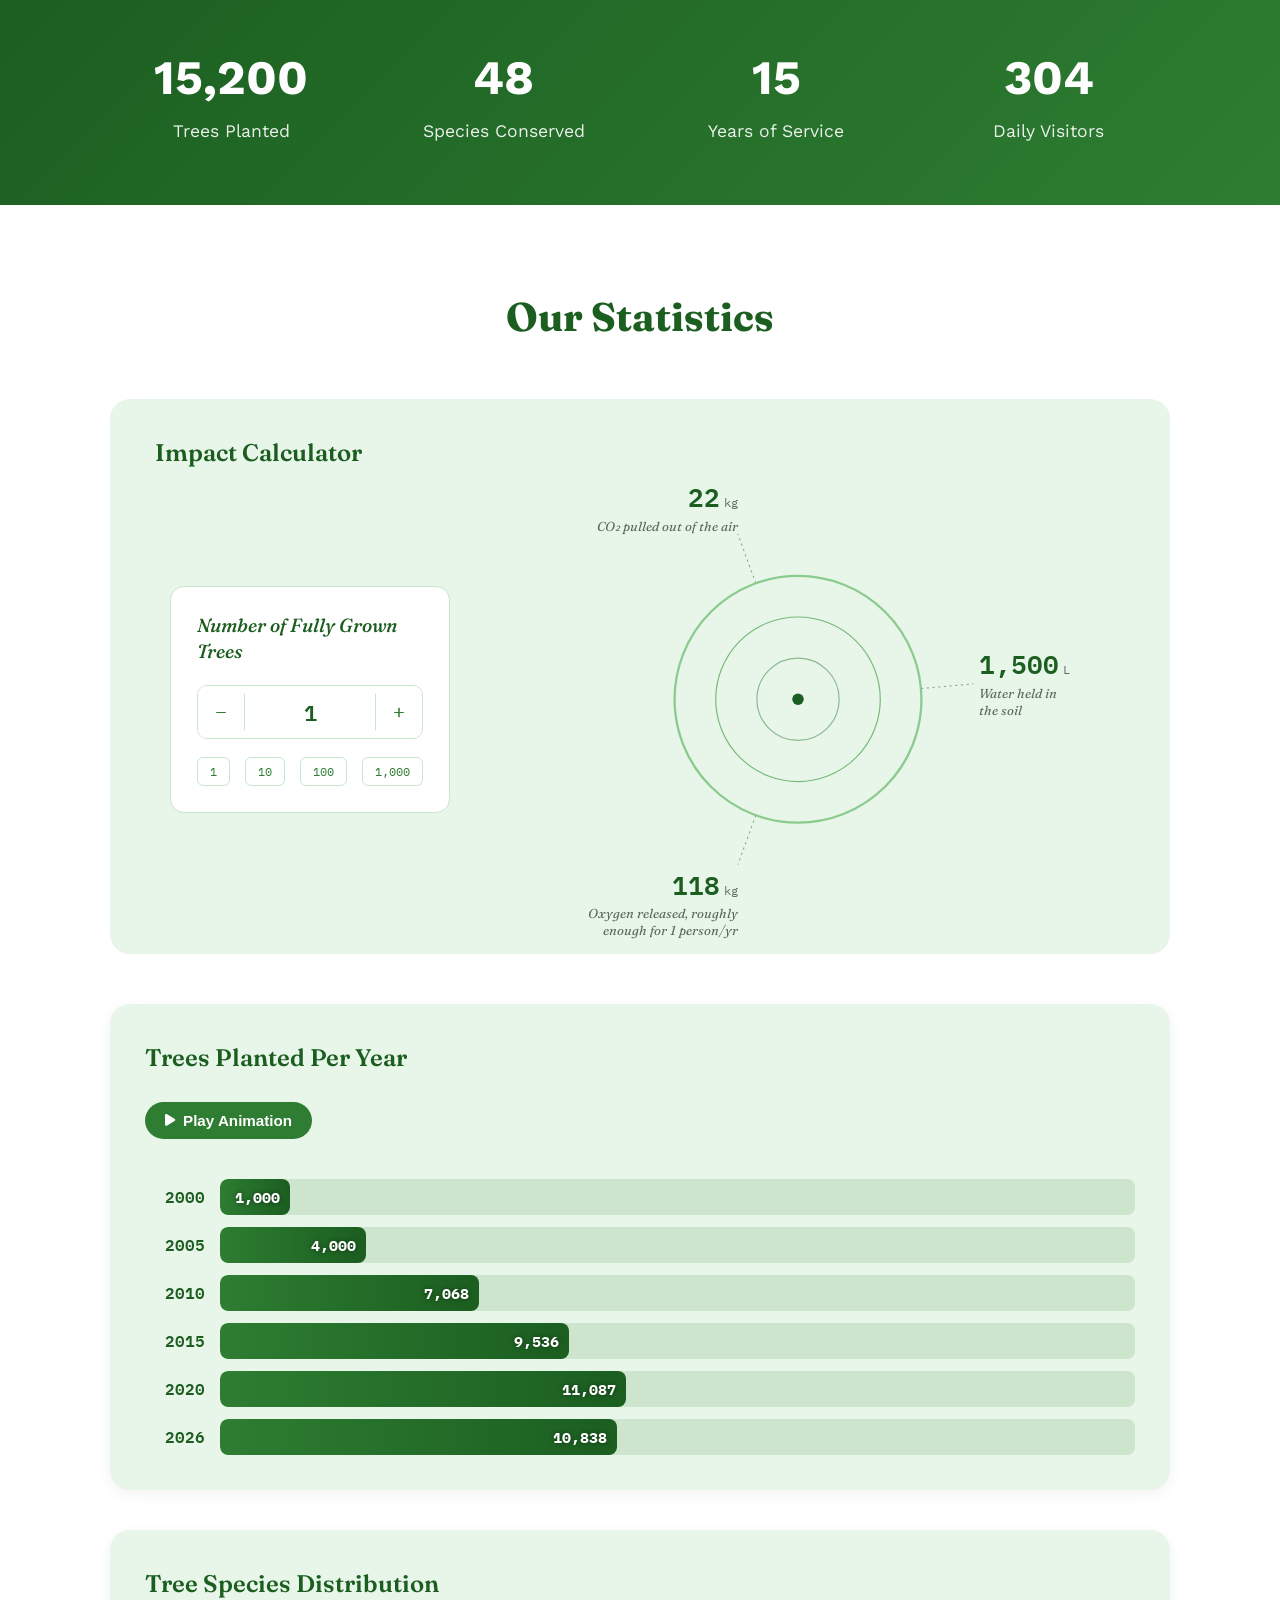
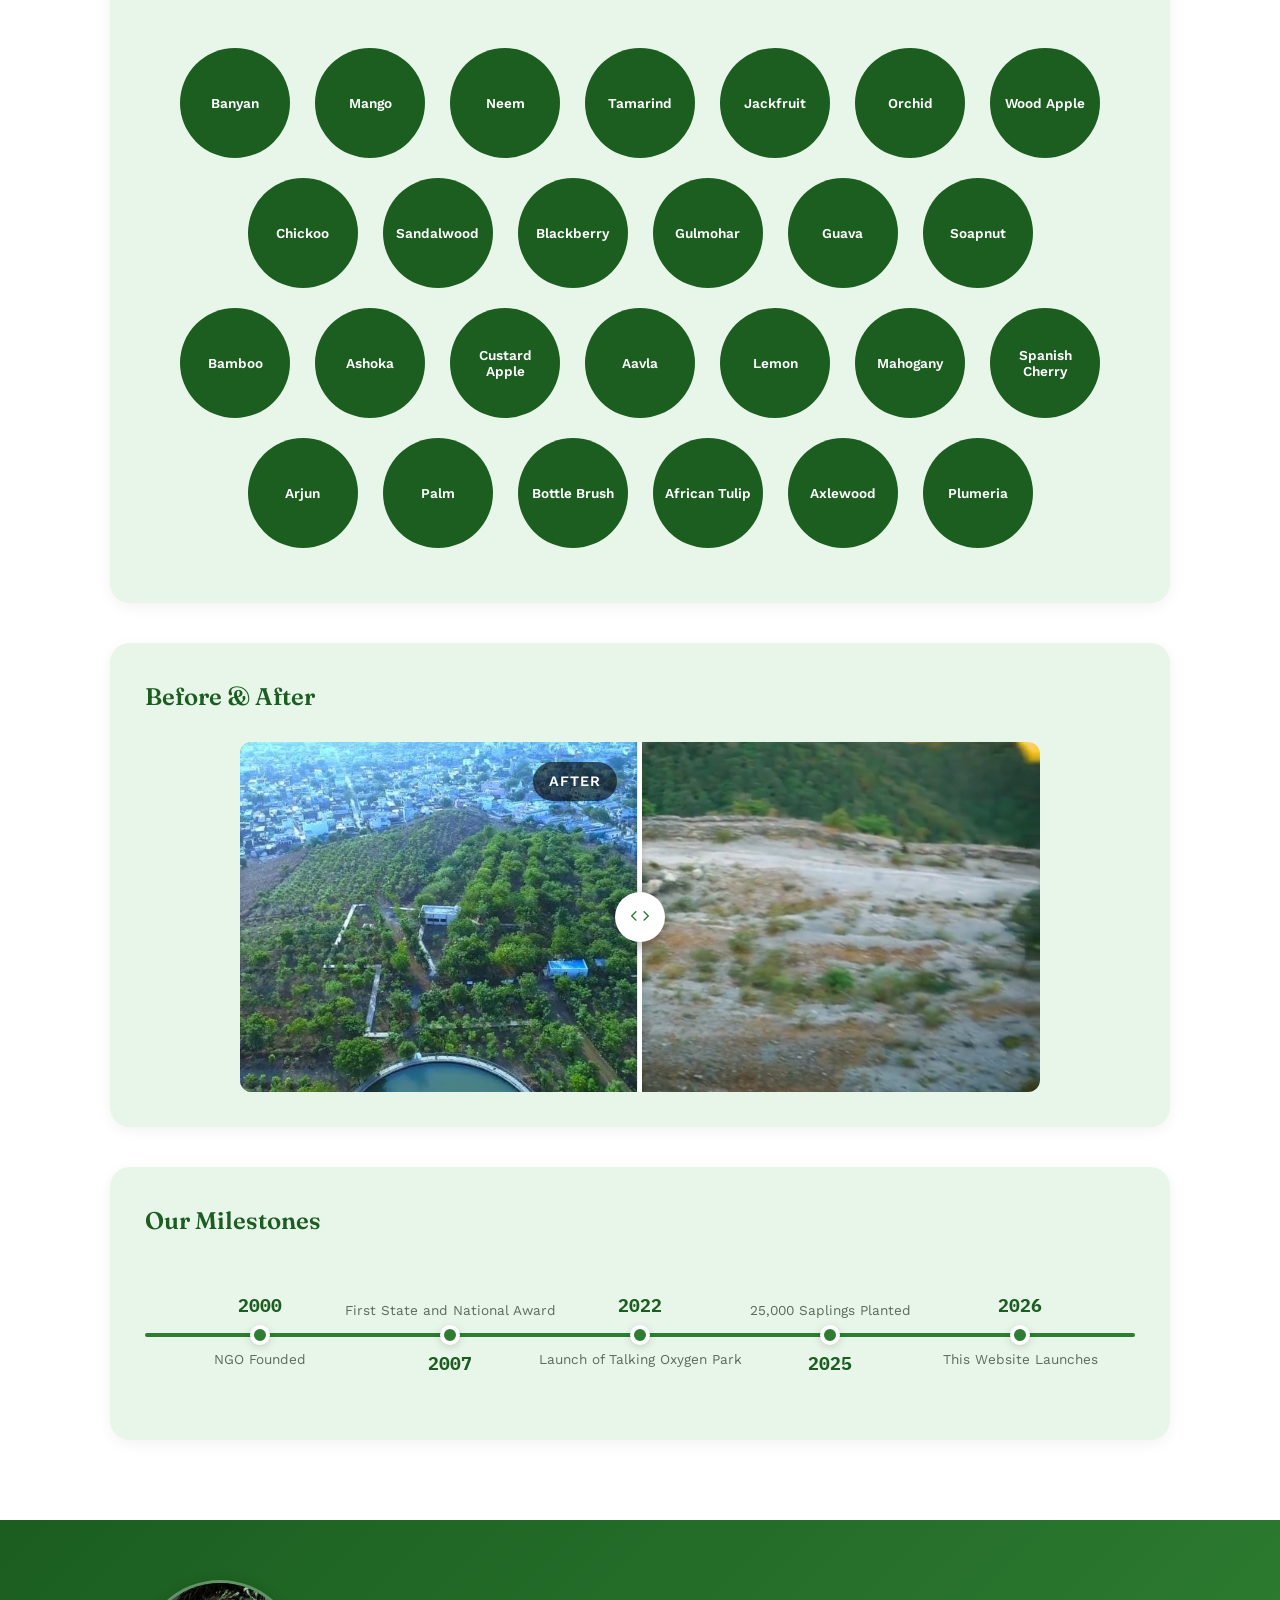
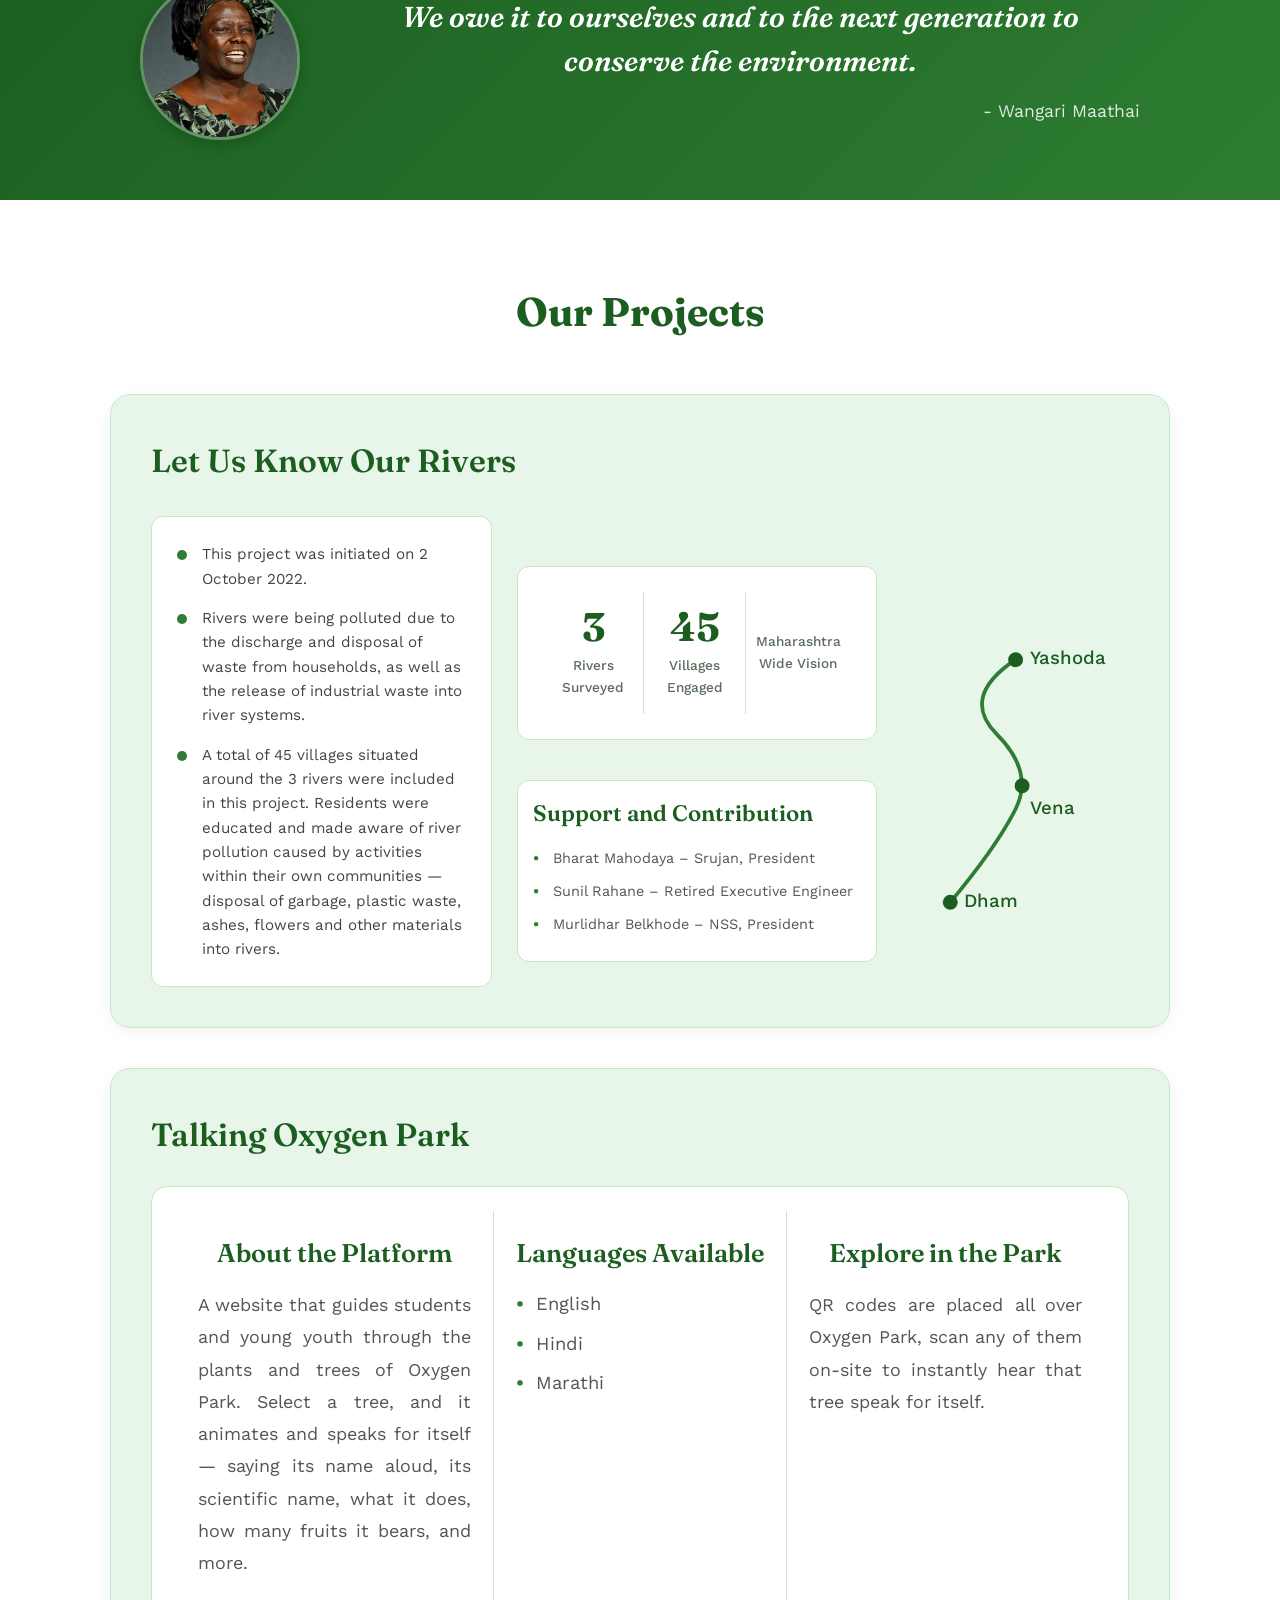
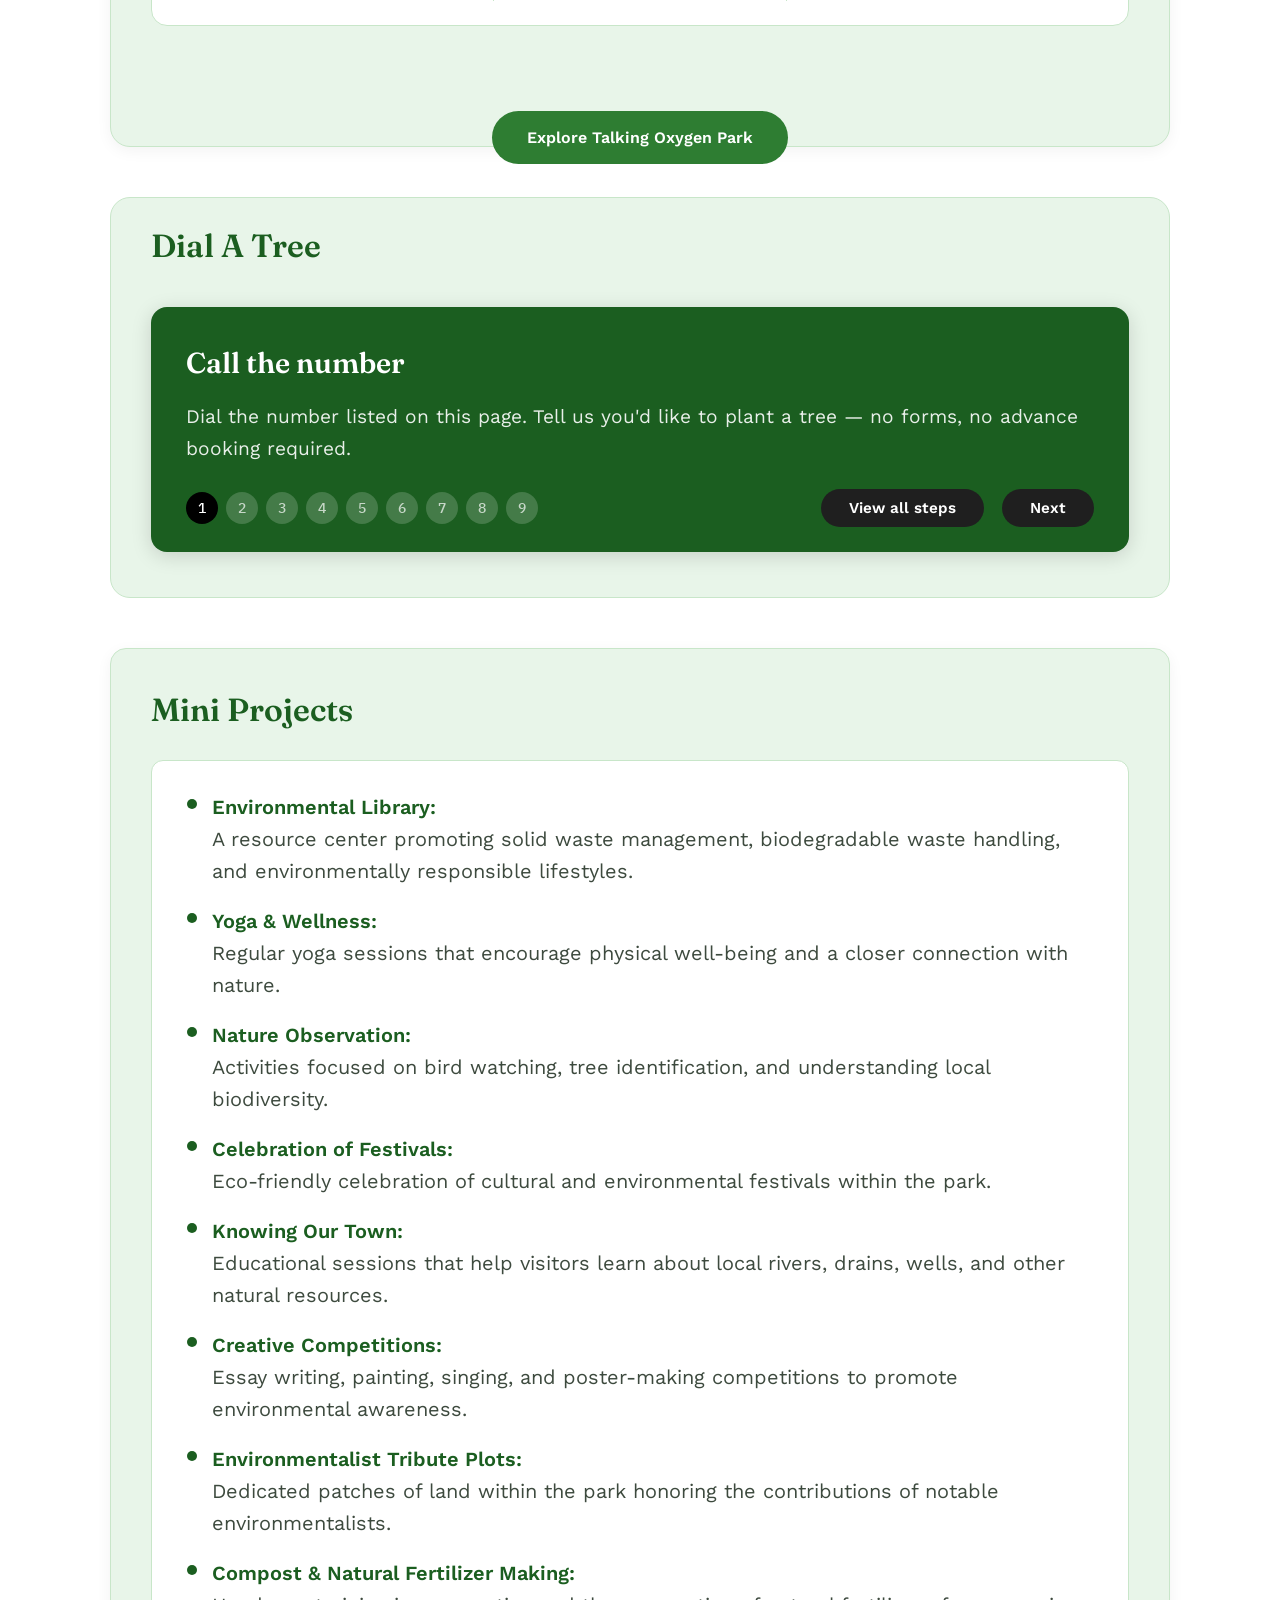
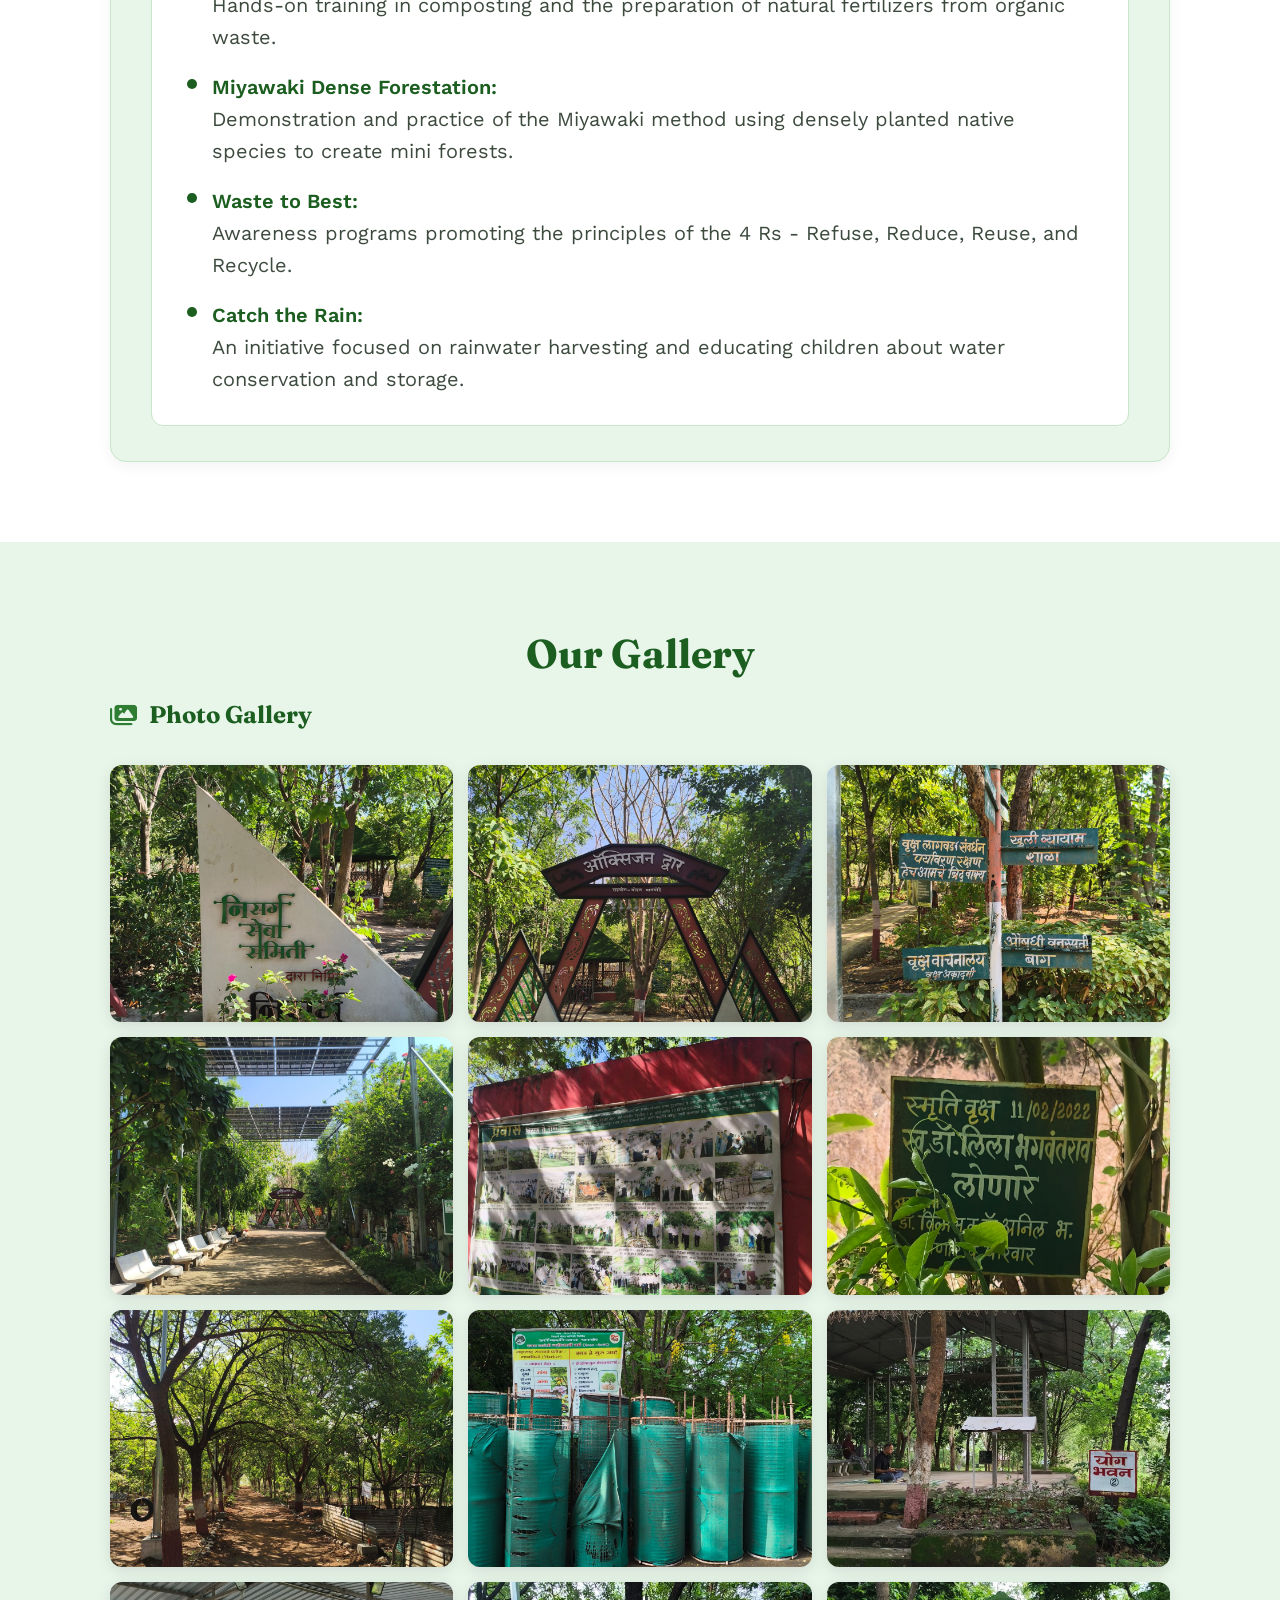
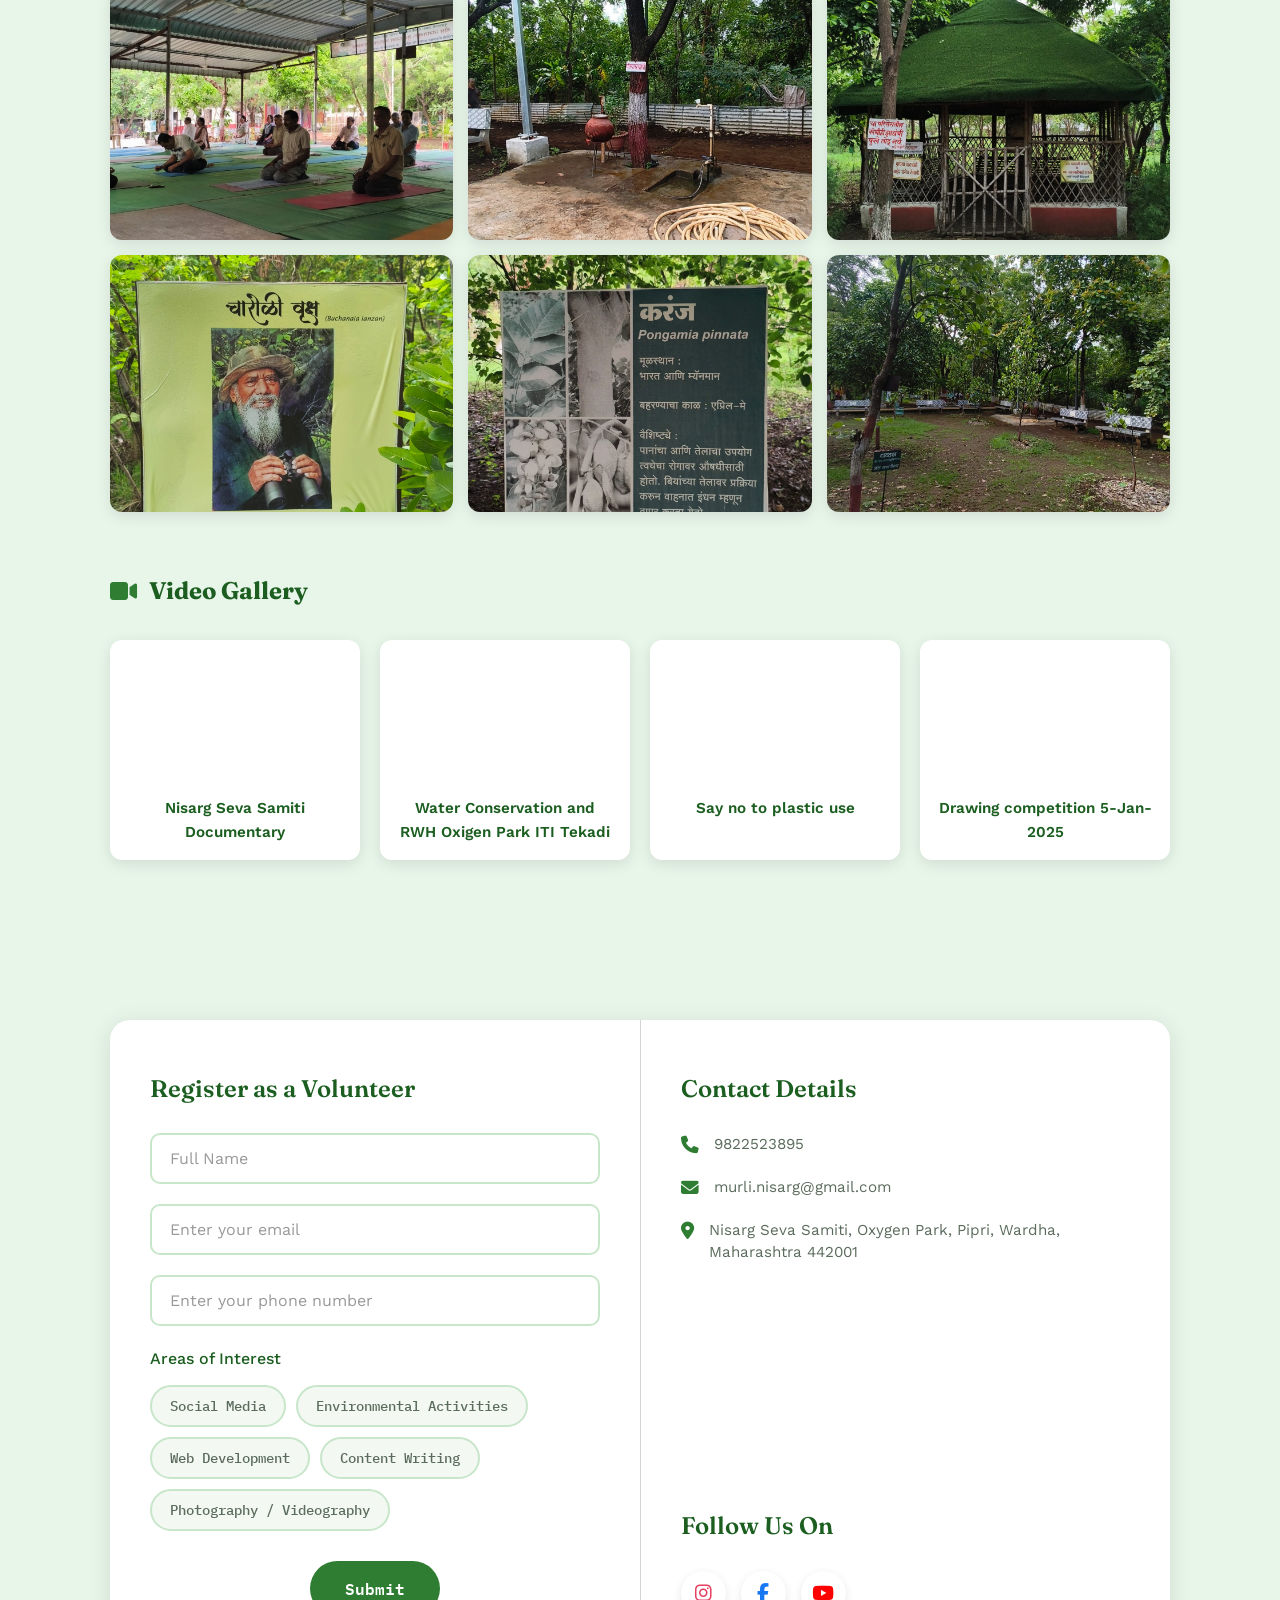
==== commit ffcf30fe: "Dial tree and oxy park" ====
--- a/index.html
+++ b/index.html
@@ -599,7 +599,7 @@
                         </div>
                         <div class="oxygen-partition">
                             <h5 class="partition-title">Explore in the Park</h5>
-                            <p class="partition-text">QR codes are placed all over Oxygen Park — scan any of them on-site to instantly hear that tree speak for itself.</p>
+                            <p class="partition-text">QR codes are placed all over Oxygen Park, scan any of them on-site to instantly hear that tree speak for itself.</p>
                         </div>
                     </div>
                 </div>
--- a/style.css
+++ b/style.css
@@ -3078,6 +3078,7 @@
     color: var(--dark-color);
     margin-bottom: 15px;
     font-weight: 600;
+    text-align:center;
 }
 
 .partition-text {
@@ -3098,7 +3099,7 @@
 }
 
 .language-list li {
-    font-size: 0.95rem;
+    font-size: 1.15rem;
     color: #555;
     margin-bottom: 10px;
     padding-left: 20px;
@@ -3117,7 +3118,7 @@
     text-align: center;
     padding: 30px 0 10px;
     position: relative;
-    top: 477px;
+    top: 520px;
 }
 
 .oxygen-explore-btn {
@@ -3144,7 +3145,7 @@
     background: var(--light-color);
     border: 1px solid var(--border-color);
     border-radius: 20px;
-    padding: 40px;
+    padding: 22px 40px 5px;
     margin: 50px 0;
 }
 
